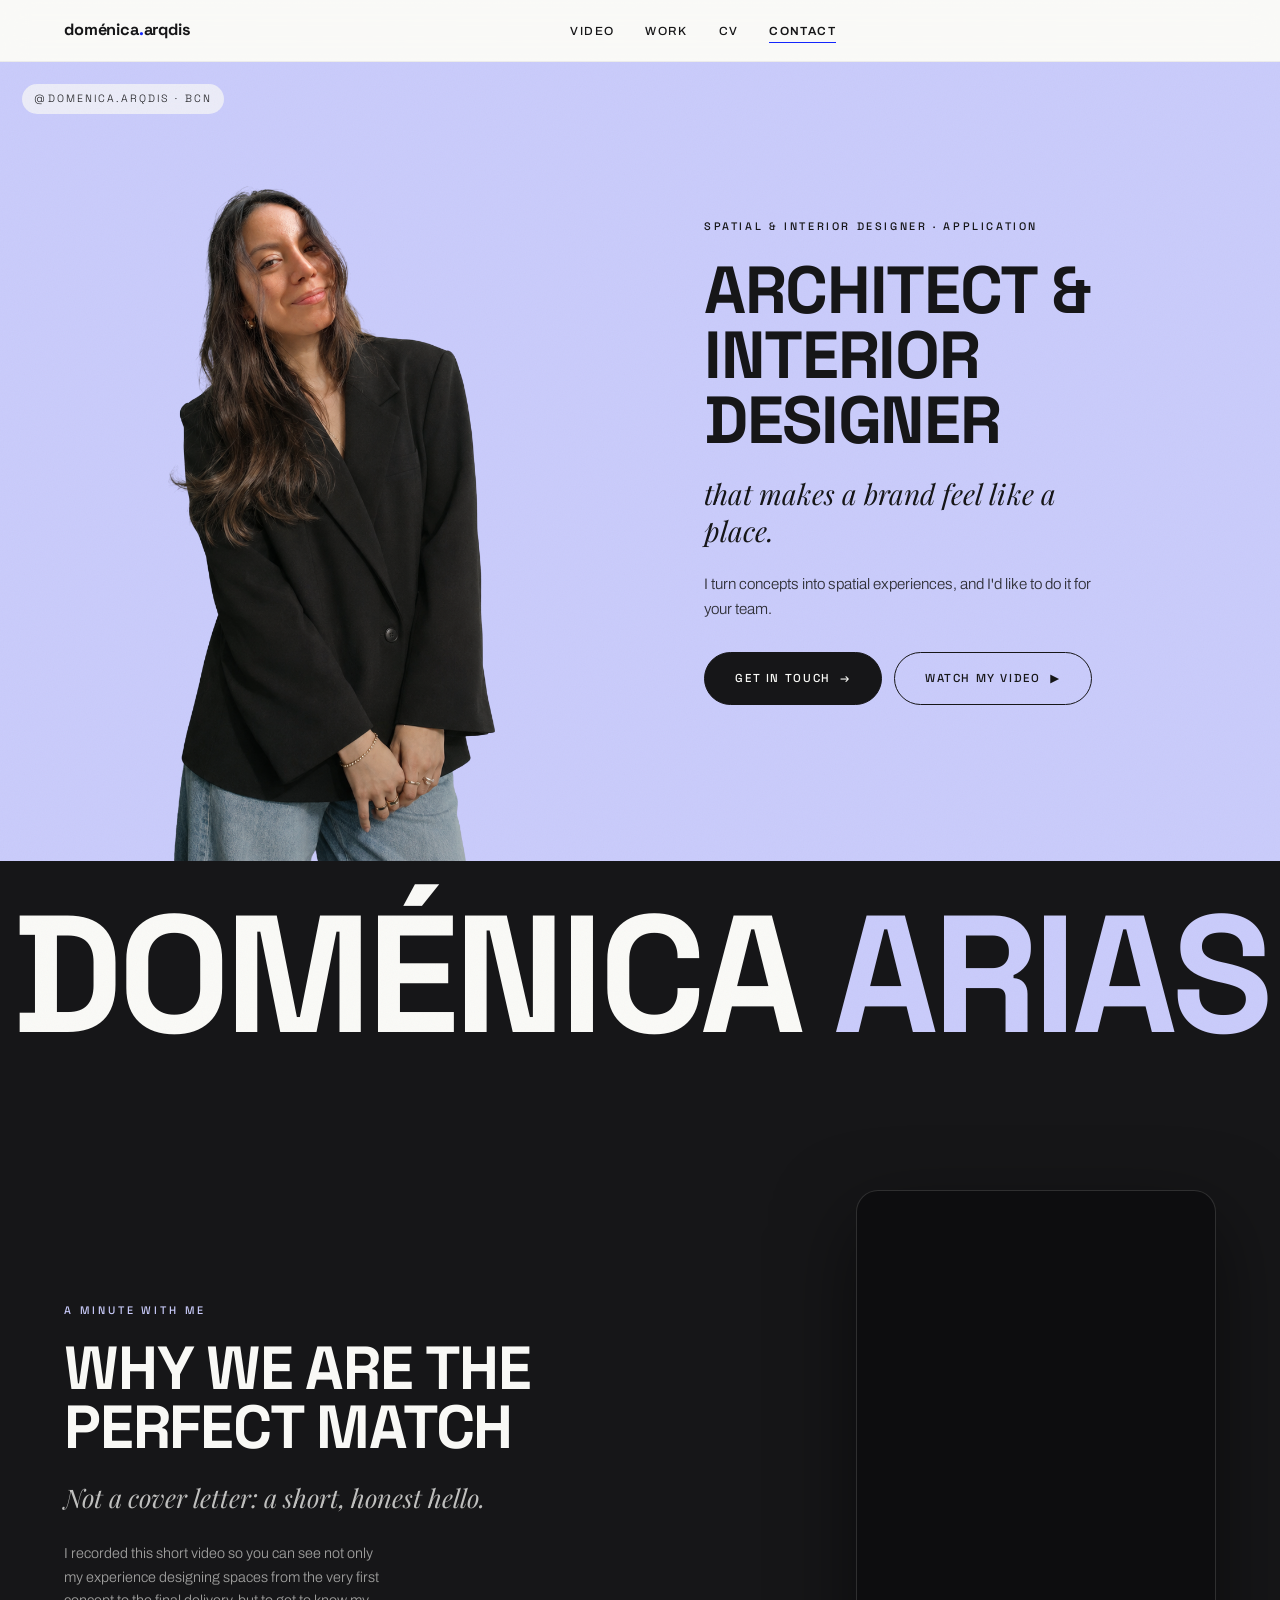
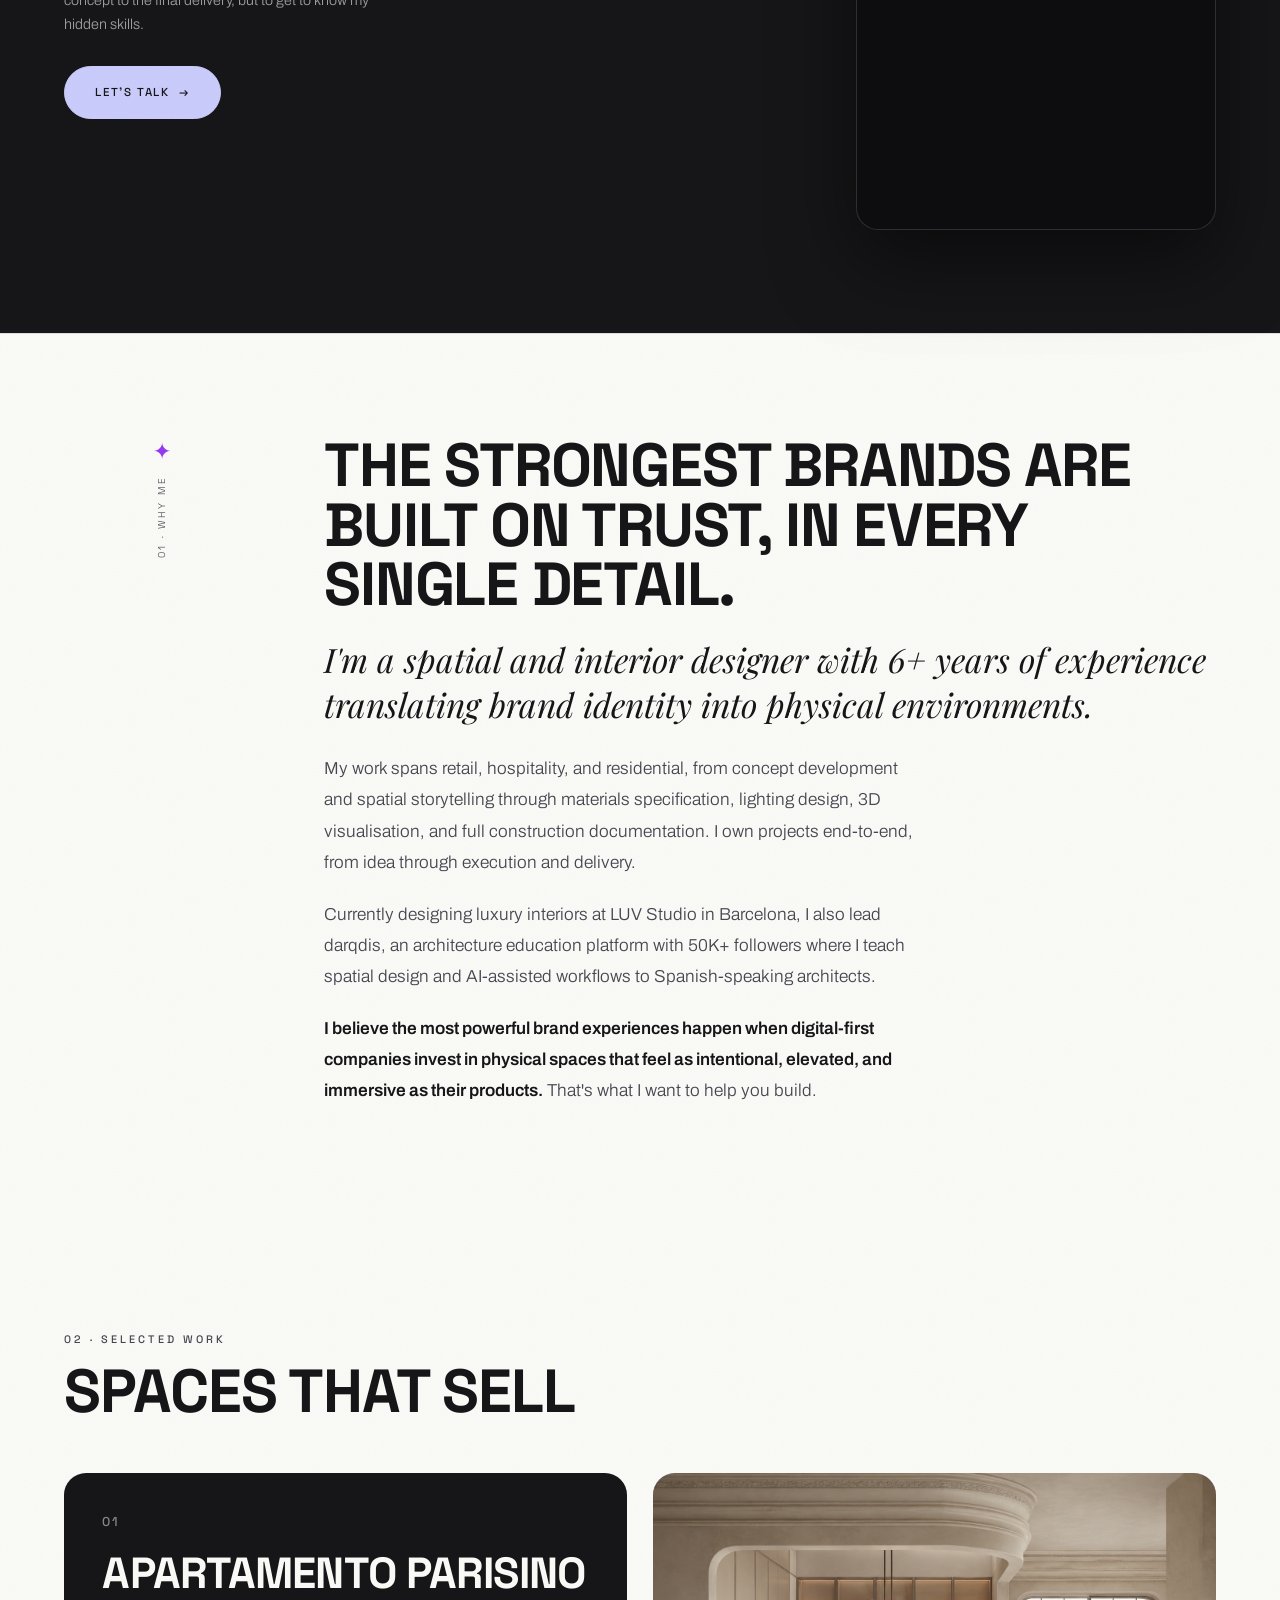
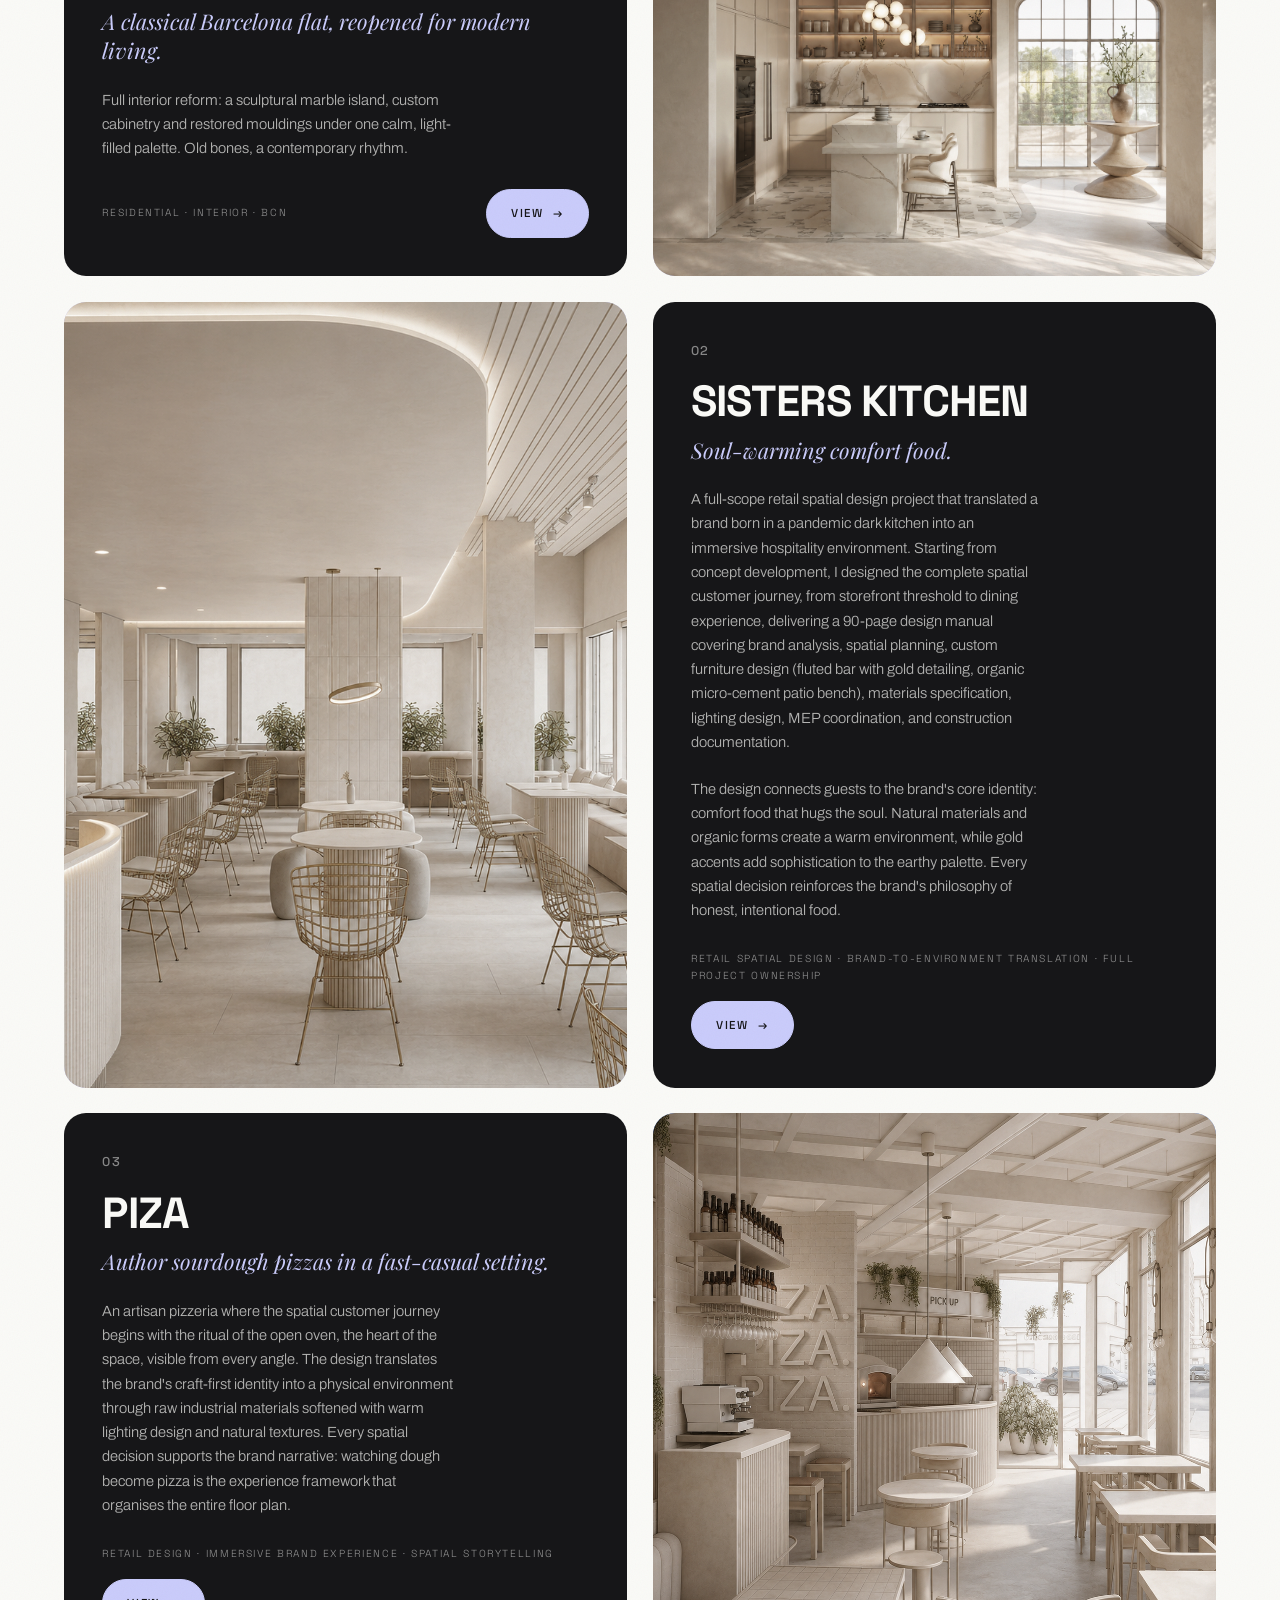
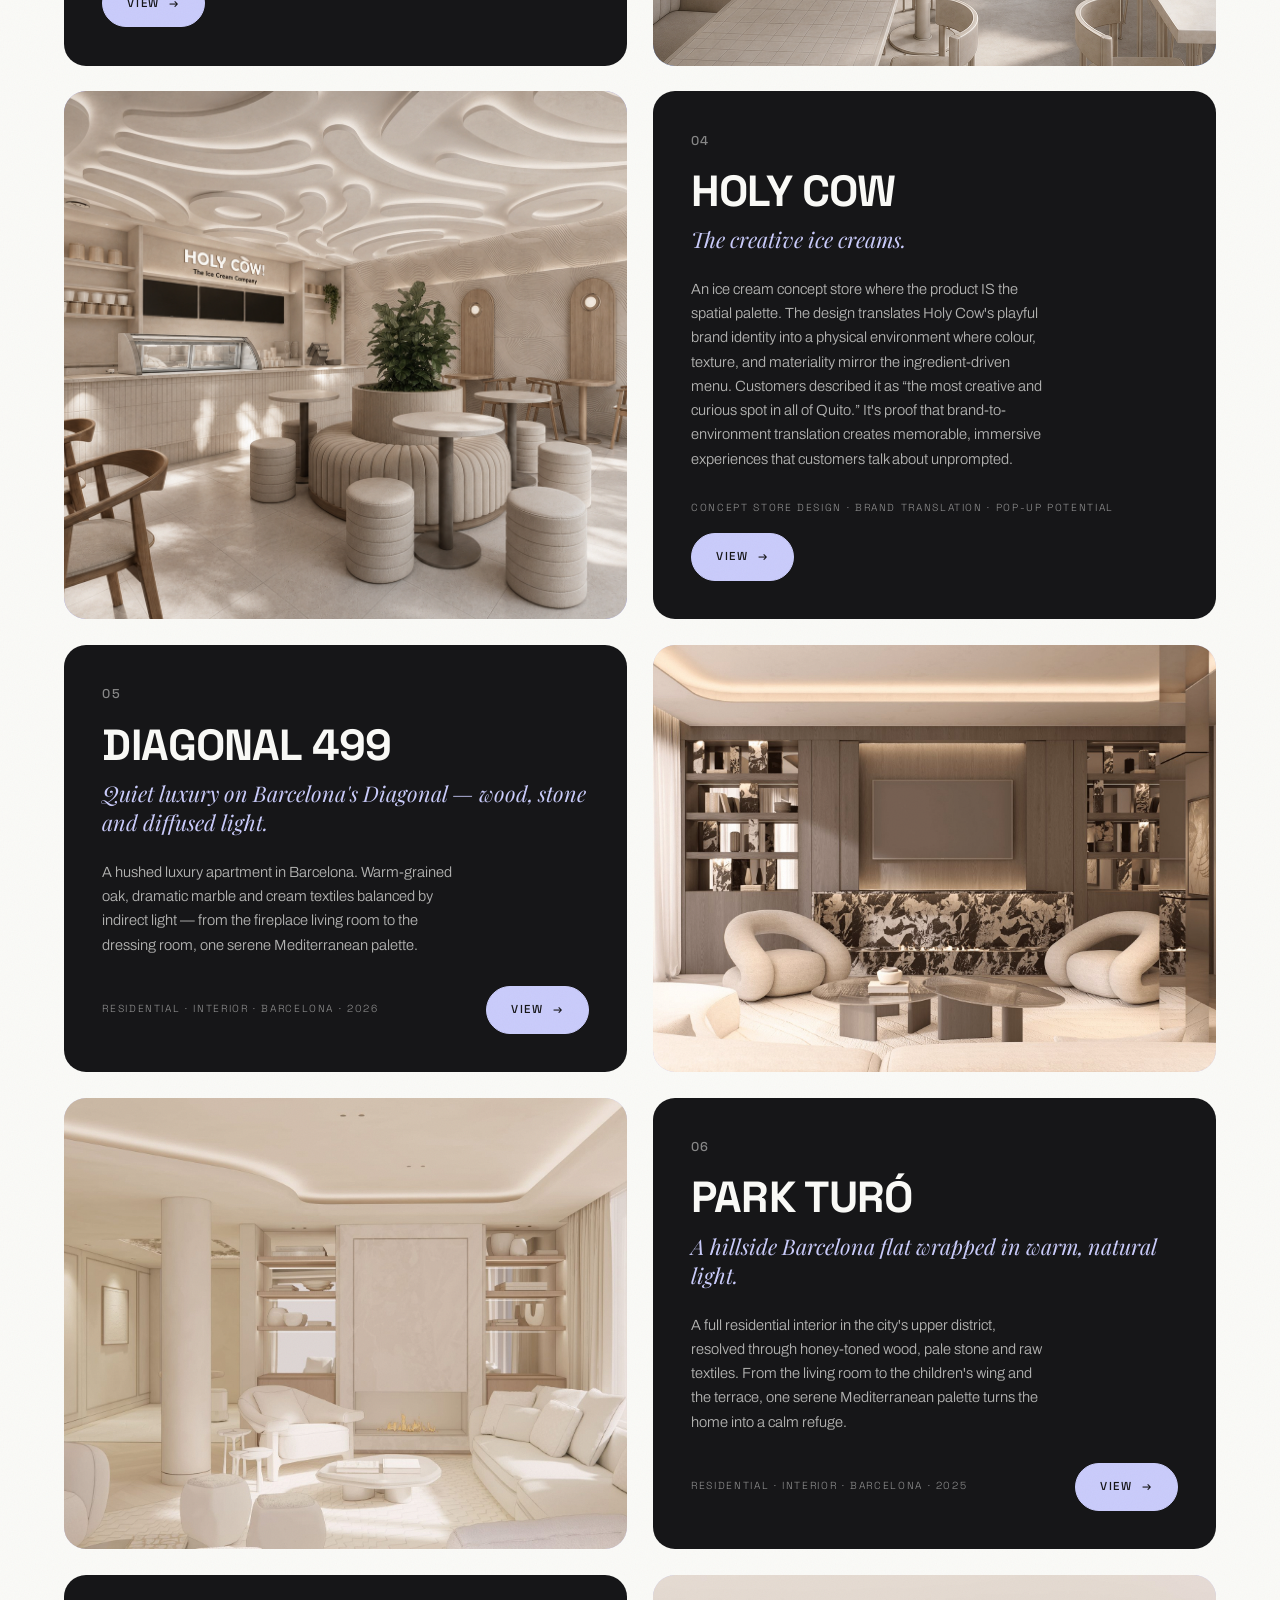
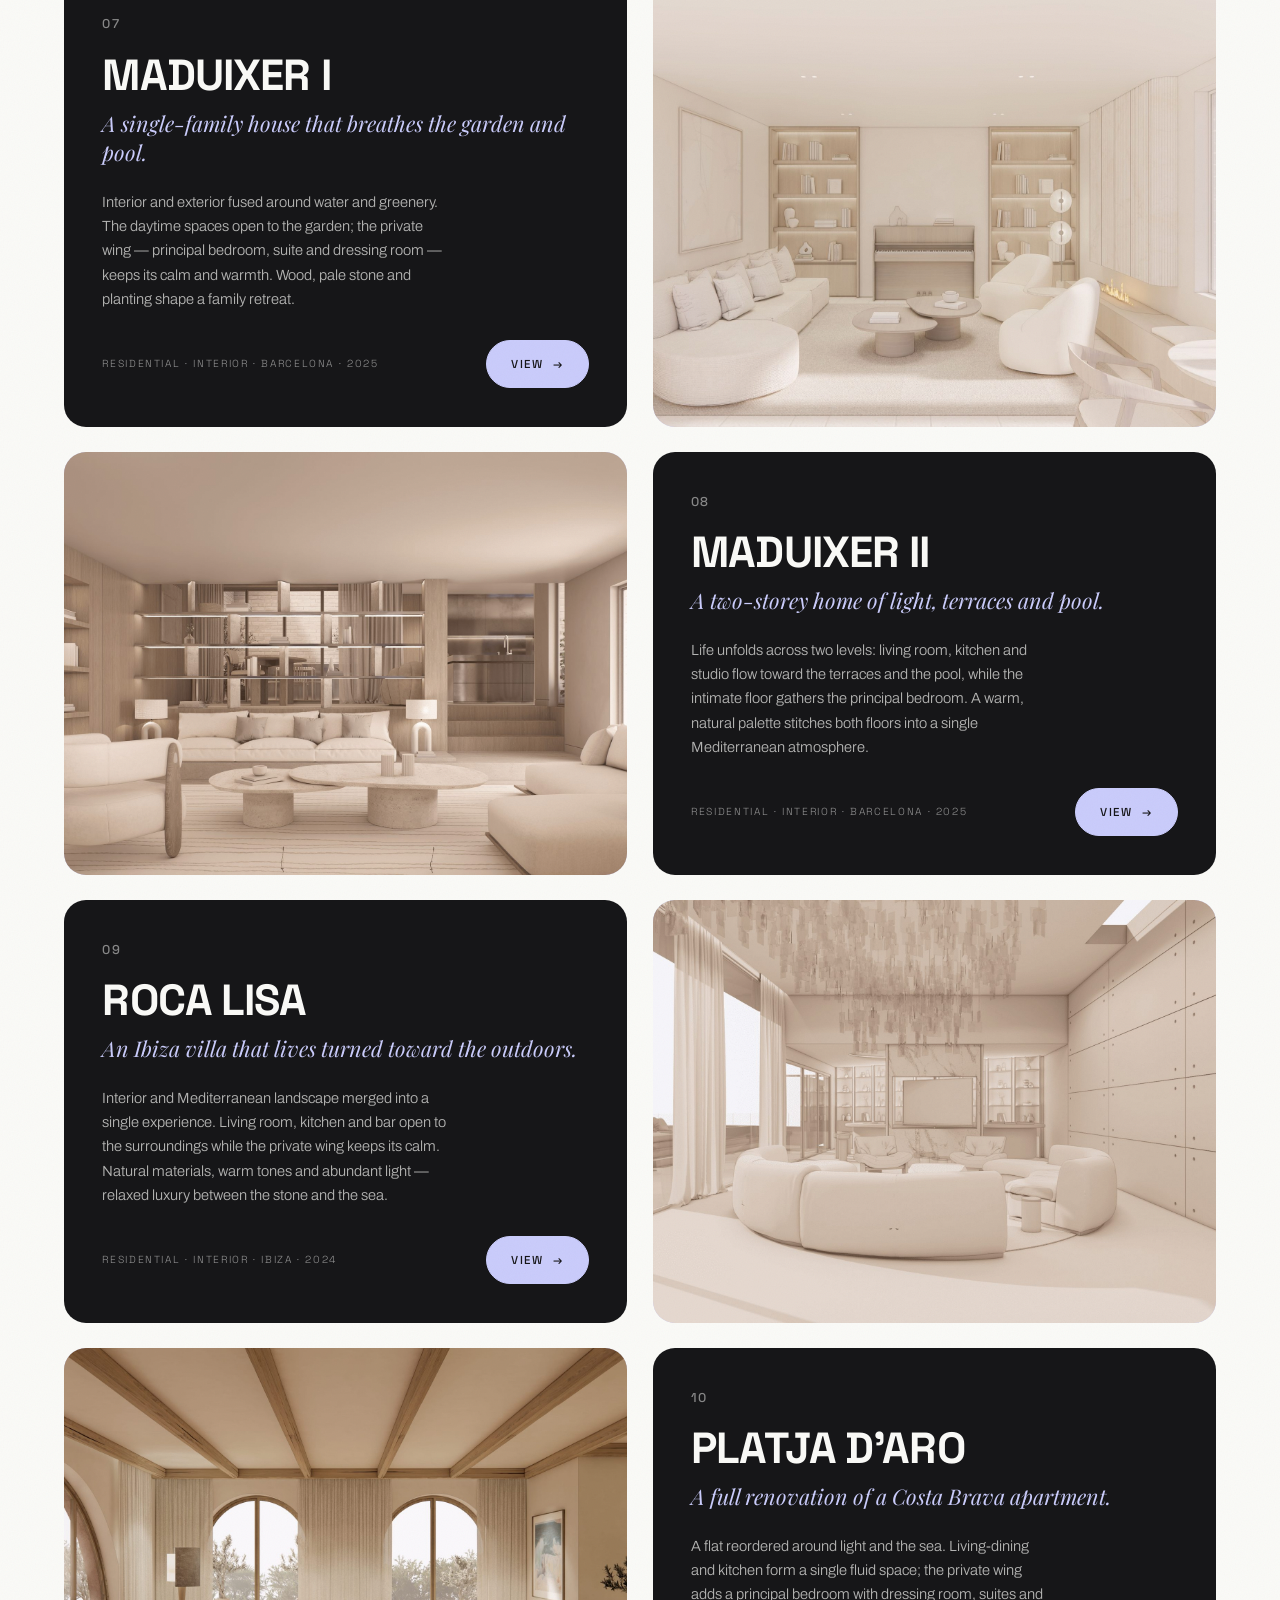
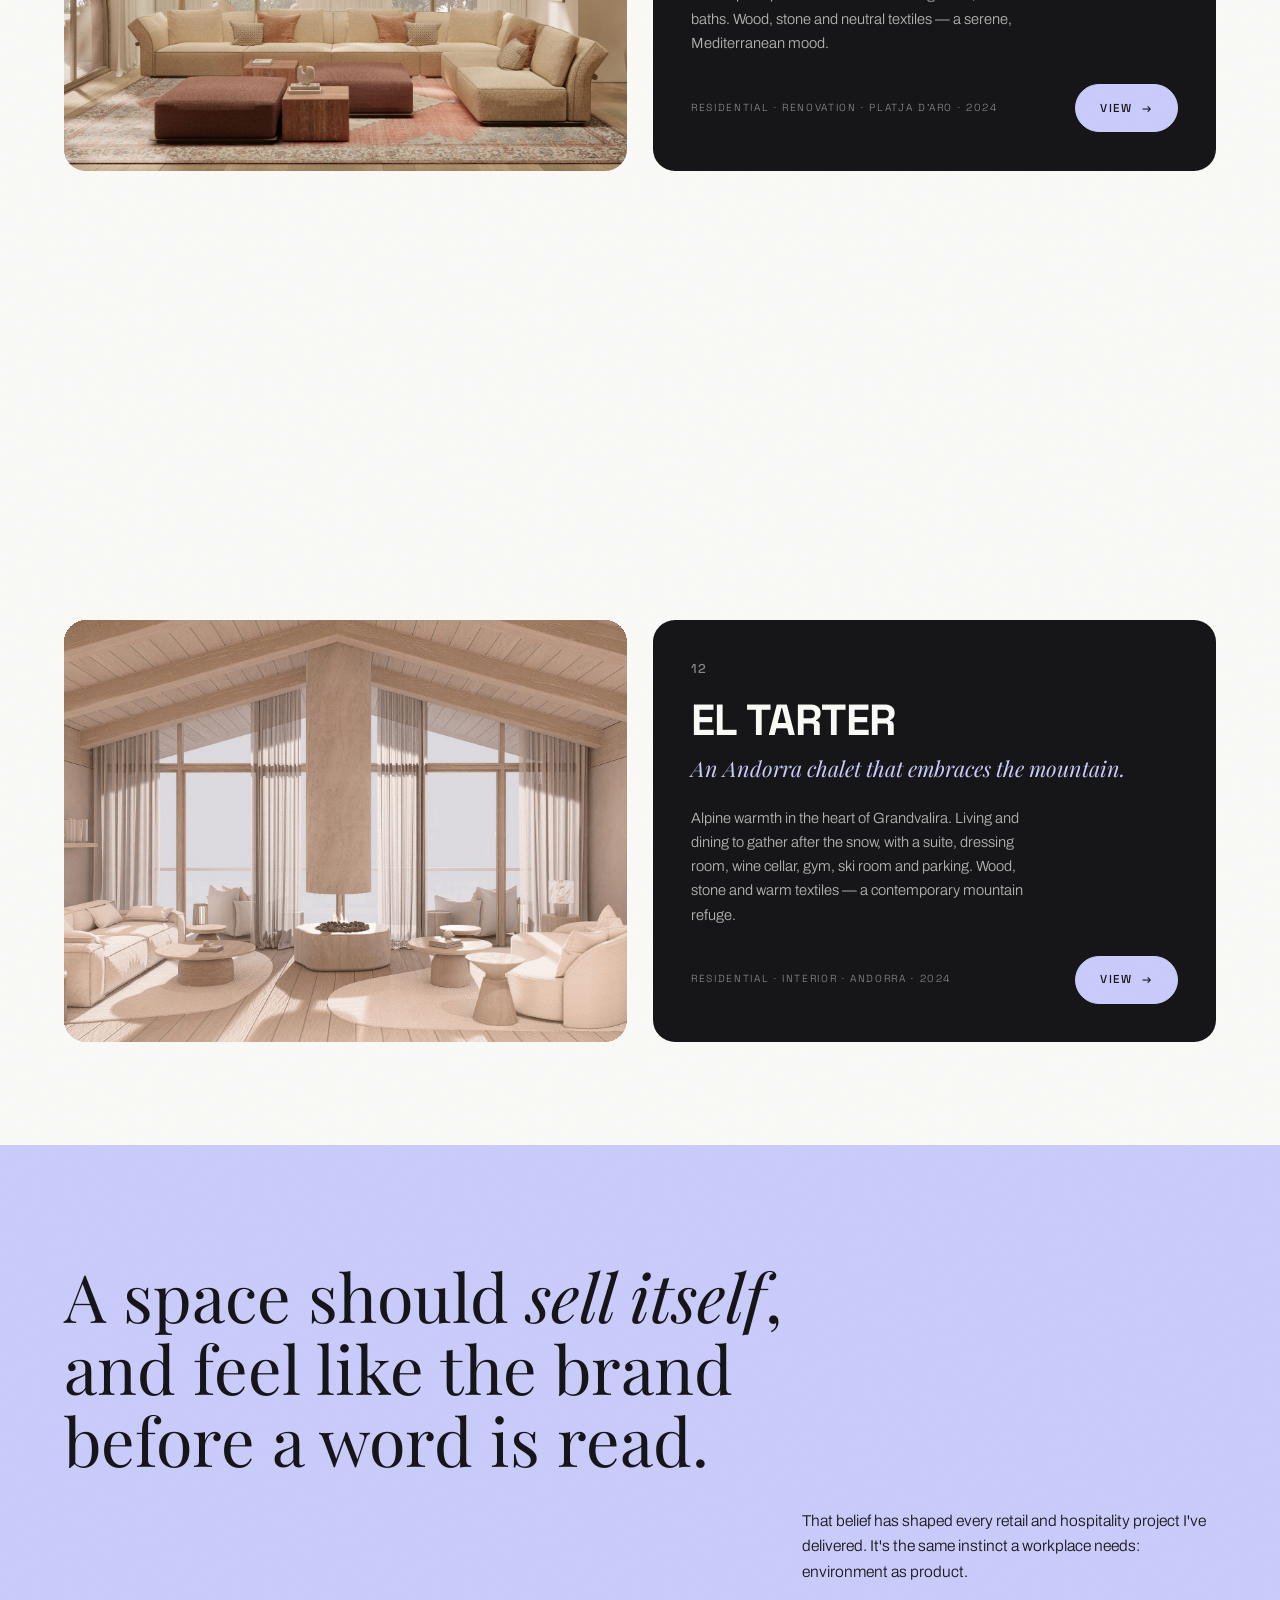
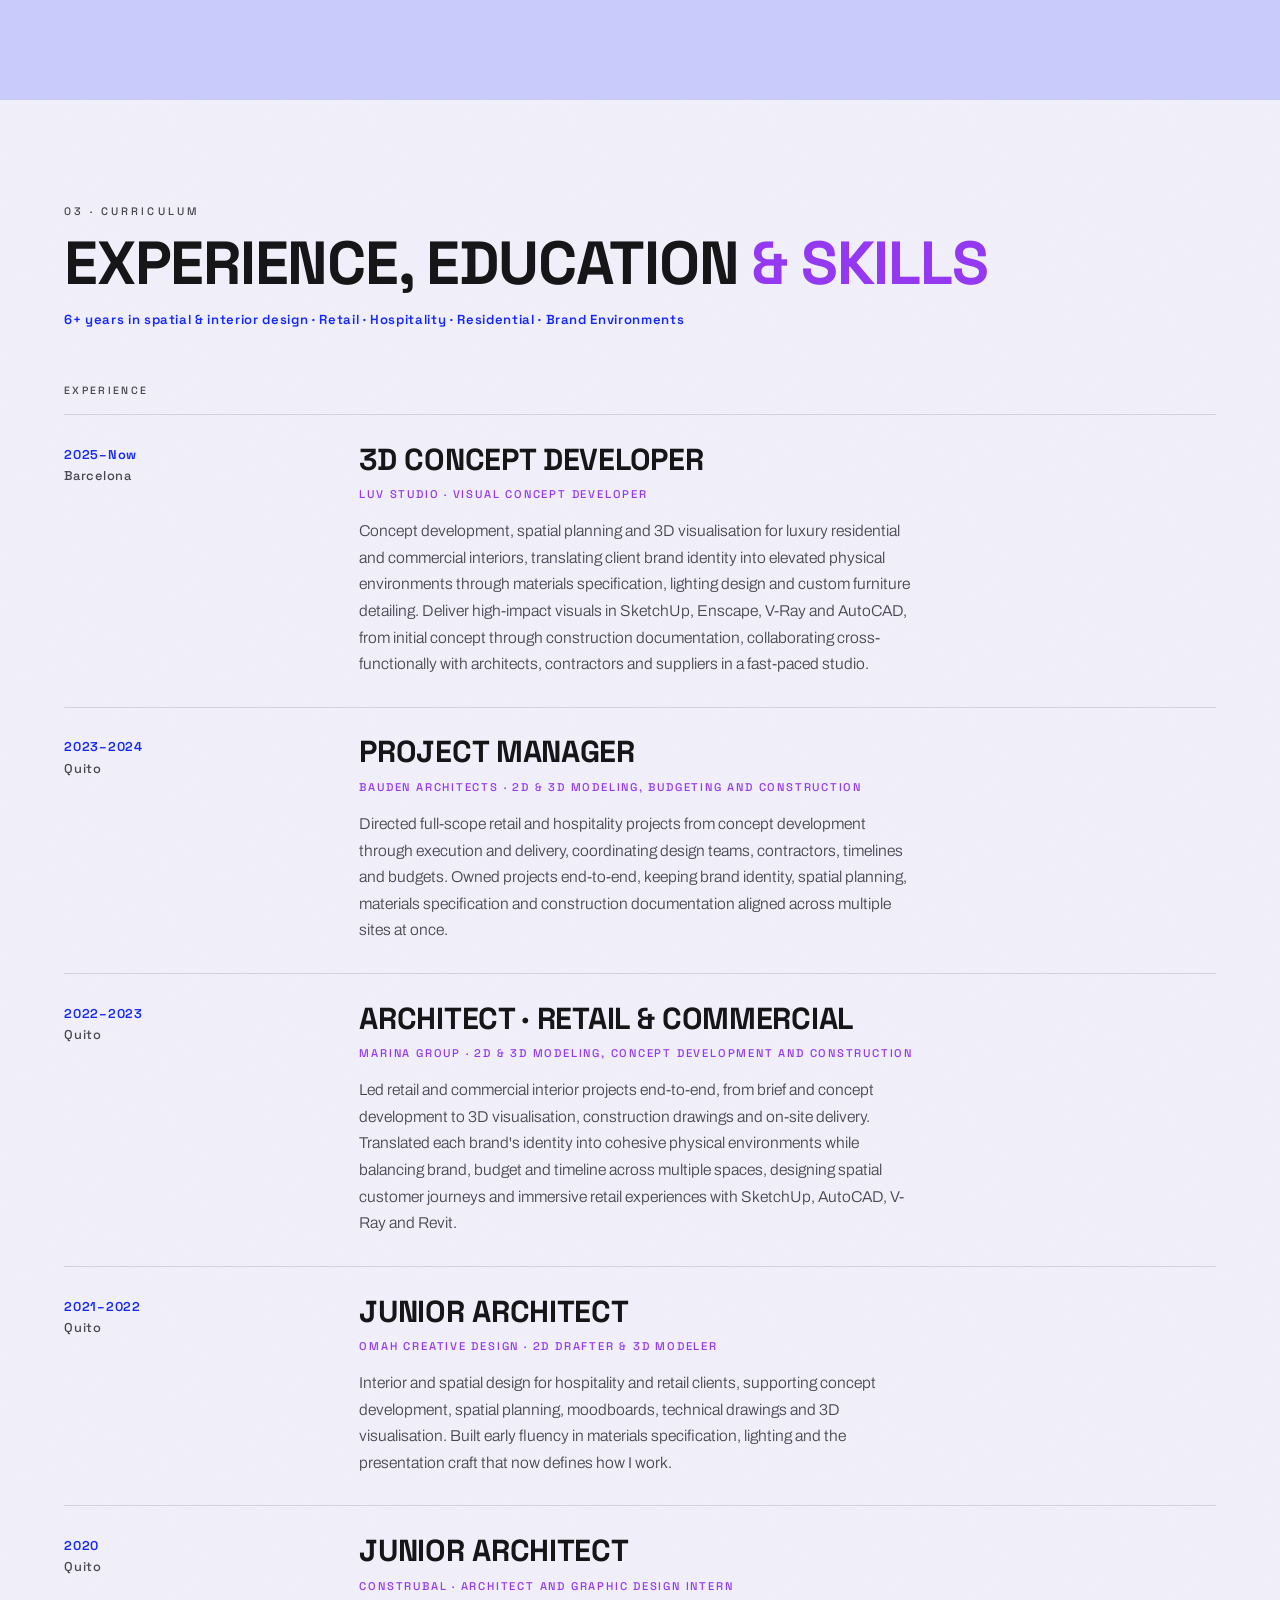
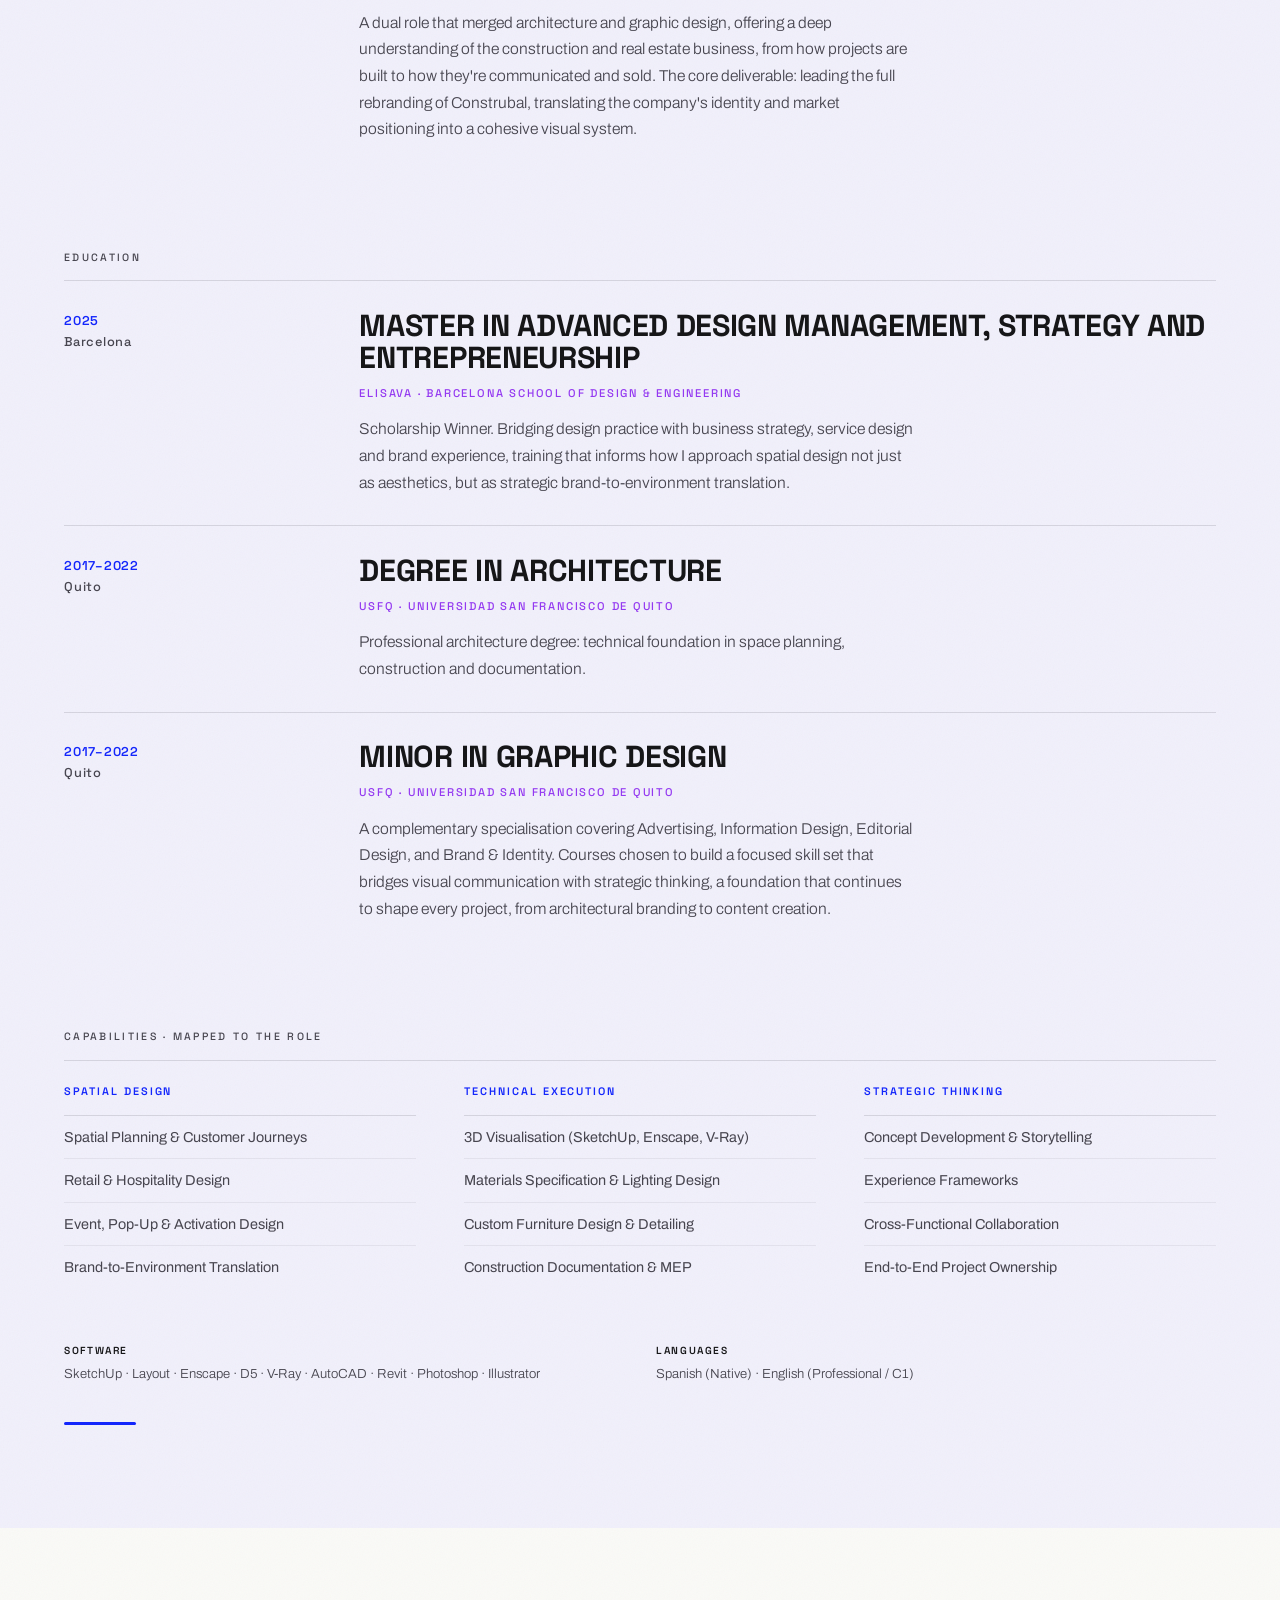
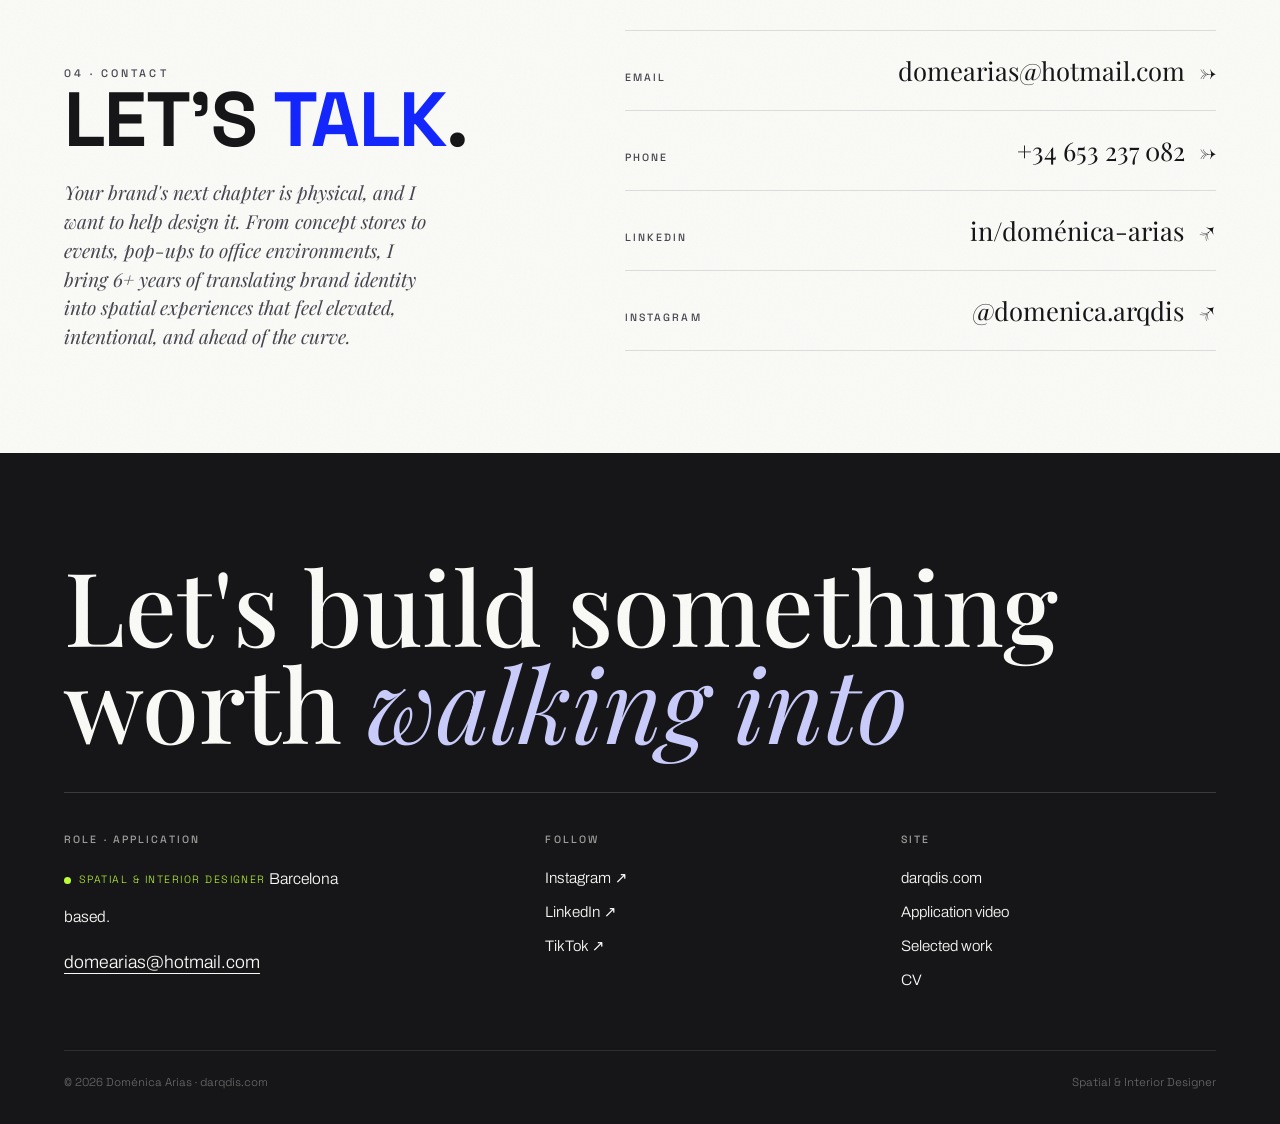
==== application/index.html @ 5d63f856 "application: añade Diagonal 499 al Selected Work Diagonal 499 es un proyecto distinto de Apartamento" ====
<!DOCTYPE html>
<html lang="en">
<head>
<!-- Google tag (gtag.js) -->
<script async src="https://www.googletagmanager.com/gtag/js?id=G-GLL4M44JNR"></script>
<script>
  window.dataLayer = window.dataLayer || [];
  function gtag(){dataLayer.push(arguments);}
  gtag('js', new Date());

  gtag('config', 'G-GLL4M44JNR');
</script>
<meta charset="UTF-8">
<meta name="viewport" content="width=device-width, initial-scale=1.0">
<title>Doménica Arias · Spatial &amp; Interior Designer | Portfolio</title>
<meta name="description" content="Spatial and interior designer with 6+ years translating brand identity into physical environments. Retail, hospitality, event, and immersive experience design.">
<meta property="og:title" content="Doménica Arias · Spatial & Interior Designer | Portfolio">
<meta property="og:description" content="Spatial and interior designer with 6+ years translating brand identity into physical environments. Retail, hospitality, event and immersive experience design.">
<meta property="og:type" content="website">
<meta name="robots" content="noindex">
<link rel="preconnect" href="https://fonts.googleapis.com">
<link rel="preconnect" href="https://fonts.gstatic.com" crossorigin>
<style>
/* ============================================================
   DOMÉNICA ARIAS · APPLICATION EDITION
   darqdis essence  ×  bold brand system
   ------------------------------------------------------------
   · Cream editorial base + Playfair Display  → darqdis
   · Lilac / deep blue / black palette + Space Grotesk
     display type → modern brand-forward layout
   · Pill buttons, rounded black cards, oversized wordmarks
     → inspired by the reference layouts
   A generic application page: swap the copy per company.
   Built on the same tokens & mechanics as index.html
   (grain, reveal, sticky nav, mobile menu).
   ============================================================ */

@import url('https://fonts.googleapis.com/css2?family=Archivo:ital,wght@0,300;0,400;0,500;0,600;0,700;1,400;1,500&family=Playfair+Display:ital,wght@0,400;0,500;0,600;0,700;0,800;0,900;1,400;1,500;1,600;1,700&family=Space+Grotesk:wght@400;500;600;700&display=swap');

:root {
  /* darqdis neutral base (kept) */
  --cream:     #FAFAF7;
  --cream-2:   #F1F0FB;   /* faint lilac-tinted alt band */
  --paper:     #FFFFFF;   /* White */
  --ink:       #161618;   /* Background Black */
  --ink-2:     #000000;   /* Black */
  --ink-soft:  #47454F;   /* cool grey for secondary text */

  /* brand palette */
  --lilac:      #CACCFB;  /* Light Purple: signature block */
  --lilac-soft: #E7E8FD;  /* lighter tint */
  --purple:     #A7AAF8;  /* Mid Purple */
  --purple-deep:#9539F2;  /* Accent Purple */
  --blue:       #1326FD;  /* Deep Blue: primary accent */
  --blue-mid:   #6FA0FF;  /* Mid Blue */
  --lime:       #BFFF37;  /* Lime: tiny pop */

  --line:    rgba(22, 22, 24, 0.12);
  --line-2:  rgba(22, 22, 24, 0.06);

  --serif:   'Playfair Display', Georgia, 'Times New Roman', serif;
  --display: 'Space Grotesk', 'Archivo', system-ui, sans-serif;
  --sans:    'Archivo', system-ui, -apple-system, sans-serif;

  --sheet-w: 1340px;
  --inset: clamp(22px, 5vw, 80px);
  --bandY: clamp(4rem, 8vw, 7.5rem);
  --ease: cubic-bezier(0.22, 1, 0.36, 1);
  --radius: 22px;
}

* { margin: 0; padding: 0; box-sizing: border-box; }
html { scroll-behavior: smooth; -webkit-text-size-adjust: 100%; }

body {
  font-family: var(--sans);
  background: var(--cream);
  color: var(--ink);
  font-weight: 300;
  line-height: 1.65;
  -webkit-font-smoothing: antialiased;
}

.sheet { width: 100%; background: var(--cream); position: relative; }

.grain {
  position: absolute; inset: 0; z-index: 60;
  pointer-events: none; opacity: 0.04; mix-blend-mode: multiply;
  background-image: url("data:image/svg+xml,%3Csvg xmlns='http://www.w3.org/2000/svg' width='200' height='200'%3E%3Cfilter id='n'%3E%3CfeTurbulence type='fractalNoise' baseFrequency='0.82' numOctaves='3' stitchTiles='stitch'/%3E%3C/filter%3E%3Crect width='100%25' height='100%25' filter='url(%23n)'/%3E%3C/svg%3E");
}

/* ============================================================
   TYPE PRIMITIVES
   ============================================================ */
.serif { font-family: var(--serif); font-weight: 500; line-height: 1.02; }
.serif-it { font-family: var(--serif); font-style: italic; font-weight: 400; }
.display { font-family: var(--display); font-weight: 700; letter-spacing: -0.02em; line-height: 0.95; }

.kicker {
  font-family: var(--display); font-weight: 500;
  font-size: 0.68rem; letter-spacing: 0.28em; text-transform: uppercase;
  color: var(--ink-soft);
}
.num { font-family: var(--display); font-weight: 500; font-size: 0.72rem; letter-spacing: 0.12em; color: var(--ink-soft); }
.lang-sub {
  display: block; font-family: var(--sans); font-weight: 300; font-style: normal;
  letter-spacing: 0.02em; color: var(--ink-soft); opacity: 0.75;
}

.inner { padding-inline: var(--inset); }
.band-head {
  display: flex; align-items: baseline; justify-content: space-between;
  gap: 1.5rem; margin-bottom: clamp(2rem, 4vw, 3.2rem);
}
.band-head .num { white-space: nowrap; }

/* ============================================================
   NAV
   ============================================================ */
.nav {
  position: sticky; top: 0; z-index: 70;
  display: flex; align-items: center; justify-content: space-between;
  padding: 1.05rem var(--inset);
  background: rgba(250, 250, 247, 0.86);
  backdrop-filter: blur(12px); -webkit-backdrop-filter: blur(12px);
  border-bottom: 1px solid var(--line-2);
}
.nav__brand {
  font-family: var(--display); font-weight: 700; font-size: 1.02rem;
  letter-spacing: -0.01em; text-decoration: none; color: var(--ink);
}
.nav__brand .dot { color: var(--blue); }
.nav__links { display: flex; gap: clamp(1.1rem, 2.4vw, 2.4rem); list-style: none; align-items: center; }
.nav__links a {
  font-family: var(--sans); font-size: 0.74rem; font-weight: 500;
  letter-spacing: 0.12em; text-transform: uppercase; text-decoration: none;
  color: var(--ink); position: relative; padding: 0.3rem 0;
}
.nav__links a::after {
  content: ''; position: absolute; left: 0; bottom: -1px;
  width: 0; height: 1px; background: var(--blue); transition: width 0.4s var(--ease);
}
.nav__links a:hover::after, .nav__links a.active::after { width: 100%; }
.nav__links a.active { font-weight: 600; }

.nav__toggle { display: none; background: none; border: none; cursor: pointer; padding: 0.5rem; flex-direction: column; gap: 5px; }
.nav__toggle span { display: block; width: 25px; height: 1.5px; background: var(--ink); transition: transform 0.4s var(--ease), opacity 0.3s; }
.nav.open .nav__toggle span:nth-child(1) { transform: translateY(6.5px) rotate(45deg); }
.nav.open .nav__toggle span:nth-child(2) { opacity: 0; }
.nav.open .nav__toggle span:nth-child(3) { transform: translateY(-6.5px) rotate(-45deg); }

.nav__right { display: flex; align-items: center; gap: 0.9rem; }
/* accent chip: deep blue, discreet */
.nav__note {
  font-family: var(--display); font-weight: 500; font-size: 0.58rem;
  letter-spacing: 0.2em; text-transform: uppercase;
  color: var(--blue); border: 1px solid rgba(19,38,253,0.4);
  border-radius: 100px; padding: 0.5rem 0.9rem; white-space: nowrap;
}
@media (max-width: 520px) { .nav__note { display: none; } }

/* ============================================================
   BUTTONS · pills
   ============================================================ */
.btn {
  display: inline-flex; align-items: center; gap: 0.6rem;
  font-family: var(--display); font-weight: 500; font-size: 0.72rem;
  letter-spacing: 0.14em; text-transform: uppercase; text-decoration: none;
  color: var(--ink); background: transparent;
  padding: 1rem 1.9rem; border: 1.5px solid var(--ink); border-radius: 100px;
  cursor: pointer; transition: background 0.4s var(--ease), color 0.4s var(--ease), border-color 0.4s var(--ease);
}
.btn .arrow { transition: transform 0.4s var(--ease); }
.btn:hover .arrow { transform: translateX(4px); }
.btn--solid { background: var(--ink); color: var(--cream); border-color: var(--ink); }
.btn--solid:hover { background: transparent; color: var(--ink); }
.btn--outline:hover { background: var(--ink); color: var(--cream); }
.btn--lilac { background: var(--lilac); color: var(--ink); border-color: var(--lilac); }
.btn--lilac:hover { background: transparent; color: var(--ink); border-color: var(--ink); }
/* on dark backgrounds */
.btn--light { color: var(--cream); border-color: rgba(250,250,247,0.55); }
.btn--light:hover { background: var(--cream); color: var(--ink); border-color: var(--cream); }
.btn--lilac-solid { background: var(--lilac); color: var(--ink); border-color: var(--lilac); }
.btn--lilac-solid:hover { background: transparent; color: var(--cream); border-color: rgba(250,250,247,0.55); }

/* ============================================================
   HERO · split (image left · lilac panel right)
   ============================================================ */
.hero { position: relative; }
.heroGrid { display: grid; grid-template-columns: 1fr 1fr; min-height: clamp(560px, 82vh, 860px); }
.heroGrid__media { position: relative; background: var(--lilac); overflow: hidden; }
.heroGrid__media img { width: 100%; height: 100%; object-fit: cover; object-position: top center; display: block; }
.heroGrid__media .heroGrid__handle {
  position: absolute; top: 1.4rem; left: 1.4rem; z-index: 3;
  font-family: var(--display); font-size: 0.66rem; letter-spacing: 0.2em;
  text-transform: uppercase; color: var(--ink); background: rgba(250,250,247,0.7);
  padding: 0.4rem 0.75rem; border-radius: 100px; backdrop-filter: blur(6px);
}
.heroGrid__panel {
  background: var(--lilac); padding: clamp(2rem, 4vw, 3.6rem) var(--inset);
  display: flex; flex-direction: column; justify-content: center; gap: 1.4rem;
}
.heroGrid__eyebrow { font-family: var(--display); font-weight: 500; font-size: 0.68rem; letter-spacing: 0.24em; text-transform: uppercase; color: var(--ink); }
.heroGrid__title {
  font-family: var(--display); font-weight: 700;
  font-size: clamp(2.4rem, 5.2vw, 4.6rem); line-height: 0.98;
  letter-spacing: -0.02em; text-transform: uppercase; color: var(--ink);
}
.heroGrid__lead {
  font-family: var(--serif); font-style: italic; font-weight: 400;
  font-size: clamp(1.3rem, 2.2vw, 1.9rem); line-height: 1.3; color: var(--ink);
  max-width: 24ch;
}
.heroGrid__body { font-size: 0.95rem; color: var(--ink); max-width: 46ch; line-height: 1.7; opacity: 0.86; }
.heroGrid__cta { display: flex; gap: 0.7rem; flex-wrap: wrap; margin-top: 0.4rem; }

/* ============================================================
   OVERSIZED WORDMARK BAND
   ============================================================ */
.wordband { background: var(--ink); overflow: hidden; padding: clamp(1.4rem, 3vw, 2.4rem) 0; }
.wordband span {
  display: block; font-family: var(--display); font-weight: 700;
  font-size: clamp(3rem, 13vw, 11rem); line-height: 0.9; letter-spacing: -0.03em;
  text-transform: uppercase; color: var(--cream); white-space: nowrap;
  text-align: center;
}
.wordband span em { font-style: normal; color: var(--lilac); }

/* ============================================================
   VIDEO · vertical (9:16) feature
   ============================================================ */
.video { background: var(--ink); color: var(--cream); padding: var(--bandY) var(--inset); }
.video__grid { display: grid; grid-template-columns: 1fr 0.75fr; gap: clamp(2rem, 5vw, 5rem); align-items: center; }
.video__eyebrow { font-family: var(--display); font-weight: 500; font-size: 0.68rem; letter-spacing: 0.26em; text-transform: uppercase; color: var(--lilac); margin-bottom: 1.2rem; }
.video__title { font-family: var(--display); font-weight: 700; font-size: clamp(2.2rem, 5vw, 3.8rem); line-height: 0.98; letter-spacing: -0.02em; text-transform: uppercase; }
.video__lead { font-family: var(--serif); font-style: italic; font-size: clamp(1.15rem, 2vw, 1.6rem); color: rgba(250,250,247,0.75); margin: 1.4rem 0 1.6rem; max-width: 34ch; line-height: 1.4; }
.video__note { font-size: 0.9rem; color: rgba(250,250,247,0.6); max-width: 40ch; margin-bottom: 1.8rem; }
.video__frame {
  position: relative; width: 100%; max-width: 360px; aspect-ratio: 9 / 16;
  margin-left: auto; border-radius: var(--radius); overflow: hidden;
  background: #0d0d0f; border: 1px solid rgba(250,250,247,0.14);
  box-shadow: 0 30px 80px rgba(0,0,0,0.5);
}
.video__frame video, .video__frame iframe { width: 100%; height: 100%; object-fit: cover; display: block; border: 0; }
.video__frame .video__ph {
  position: absolute; inset: 0; display: flex; flex-direction: column;
  align-items: center; justify-content: center; gap: 0.8rem; text-align: center;
  color: rgba(250,250,247,0.5); font-family: var(--display); font-size: 0.7rem;
  letter-spacing: 0.18em; text-transform: uppercase; padding: 1.5rem;
}
.video__frame .video__ph b { color: var(--lilac); font-size: 1rem; }

/* ============================================================
   PITCH · statement band
   ============================================================ */
.pitch { padding: var(--bandY) var(--inset); border-top: 1px solid var(--line); }
.pitch__grid { display: grid; grid-template-columns: 0.22fr 1fr; gap: clamp(2rem, 5vw, 5rem); align-items: start; }
.pitch__note { display: flex; flex-direction: column; gap: 0.8rem; align-items: center; padding-top: 0.3rem; position: sticky; top: 6rem; }
.pitch__marker { font-size: 1.4rem; color: var(--purple-deep); line-height: 1; }
.pitch__label { font-family: var(--display); font-size: 0.62rem; letter-spacing: 0.22em; text-transform: uppercase; color: var(--ink-soft); writing-mode: vertical-rl; transform: rotate(180deg); }
.pitch__headline { font-family: var(--display); font-weight: 700; font-size: clamp(2.2rem, 5vw, 3.8rem); line-height: 0.98; letter-spacing: -0.02em; text-transform: uppercase; color: var(--ink); margin-bottom: 1.4rem; }
.pitch__body .lead { font-family: var(--serif); font-style: italic; font-size: clamp(1.5rem, 3vw, 2.1rem); color: var(--ink); line-height: 1.35; margin-bottom: 1.6rem; }
.pitch__body p { font-size: 1.08rem; max-width: 60ch; margin-bottom: 1.3rem; line-height: 1.8; color: var(--ink-soft); }
.pitch__body p b { color: var(--ink); font-weight: 600; }

/* ============================================================
   SELECTED WORK · alternating cards
   ============================================================ */
.work { padding: 0 var(--inset) var(--bandY); }
.work .band-head { padding-top: var(--bandY); }
.work__intro { color: var(--ink-soft); font-size: 0.9rem; max-width: 30ch; }
.work__list { display: flex; flex-direction: column; gap: clamp(1rem, 2vw, 1.6rem); }
.work-row { display: grid; grid-template-columns: 1fr 1fr; gap: clamp(1rem, 2vw, 1.6rem); }
.work-row:nth-child(even) .work-card { order: 2; }
.work-card {
  background: var(--ink); color: var(--cream); border-radius: var(--radius);
  padding: clamp(1.8rem, 3vw, 2.8rem); display: flex; flex-direction: column;
  min-height: clamp(280px, 28vw, 380px);
}
.work-card__num { font-family: var(--display); font-weight: 500; font-size: 0.8rem; letter-spacing: 0.1em; color: rgba(250,250,247,0.5); }
.work-card__name { font-family: var(--display); font-weight: 700; font-size: clamp(1.7rem, 3.4vw, 2.8rem); line-height: 0.98; letter-spacing: -0.02em; text-transform: uppercase; margin-top: 1.2rem; }
.work-card__lead { font-family: var(--serif); font-style: italic; font-size: clamp(1.05rem, 1.8vw, 1.35rem); color: var(--lilac); margin-top: 0.8rem; line-height: 1.35; }
.work-card__desc { font-size: 0.92rem; color: rgba(250,250,247,0.7); line-height: 1.65; margin-top: 1.4rem; max-width: 44ch; }
.work-card__foot { margin-top: auto; padding-top: 1.8rem; display: flex; align-items: center; justify-content: space-between; gap: 1rem; flex-wrap: wrap; }
.work-card__tags { font-family: var(--display); font-size: 0.64rem; letter-spacing: 0.16em; text-transform: uppercase; color: rgba(250,250,247,0.55); }
.work-card .btn { padding: 0.85rem 1.5rem; }
.work-media { position: relative; border-radius: var(--radius); overflow: hidden; min-height: clamp(280px, 28vw, 380px); }
.work-media .ph { transition: transform 1.1s var(--ease); height: 100%; }
.work-media img { position: absolute; inset: 0; width: 100%; height: 100%; object-fit: cover; z-index: 2; transition: transform 1.1s var(--ease); }
.work-row:hover .work-media .ph,
.work-row:hover .work-media img { transform: scale(1.04); }

/* image placeholders */
.ph {
  position: relative; width: 100%; height: 100%; min-height: 100%;
  background-color: var(--lilac);
  background-image: repeating-linear-gradient(135deg, rgba(22,22,24,0.05) 0, rgba(22,22,24,0.05) 1px, transparent 1px, transparent 12px);
  display: flex; align-items: center; justify-content: center; overflow: hidden;
}
.ph--purple { background-color: var(--purple); }
.ph--blue   { background-color: var(--blue-mid); }
.ph--dark   { background-color: var(--ink); }
.ph--dark .ph__tag { color: rgba(250,250,247,0.7); border-color: rgba(250,250,247,0.28); background: rgba(250,250,247,0.06); }
.ph__tag {
  font-family: ui-monospace, 'SFMono-Regular', 'Menlo', monospace;
  font-size: 0.6rem; letter-spacing: 0.04em; text-transform: uppercase; color: var(--ink);
  border: 1px dashed rgba(22,22,24,0.3); background: rgba(250,250,247,0.4); padding: 0.35rem 0.65rem;
}

/* ============================================================
   MANIFESTO · lilac block
   ============================================================ */
.manifesto { background: var(--lilac); color: var(--ink); padding: clamp(4rem, 9vw, 8rem) var(--inset); }
.manifesto__inner { display: grid; grid-template-columns: 1fr; gap: 2rem; }
.manifesto__quote { font-family: var(--serif); font-weight: 400; font-size: clamp(2rem, 5.2vw, 4.2rem); line-height: 1.08; max-width: 20ch; text-wrap: balance; }
.manifesto__quote em { font-style: italic; }
.manifesto__sub { font-family: var(--sans); font-weight: 300; font-size: 0.98rem; max-width: 46ch; color: var(--ink); opacity: 0.8; justify-self: end; }

/* ============================================================
   CV
   ============================================================ */
.cv { padding: var(--bandY) var(--inset); background: var(--cream-2); }
.cv__title { font-family: var(--display); font-weight: 700; font-size: clamp(2.2rem, 5vw, 3.8rem); line-height: 0.98; letter-spacing: -0.02em; text-transform: uppercase; margin: 0.8rem 0 0; }
.cv__title em { font-style: normal; color: var(--purple-deep); }
.cv__block { margin-bottom: clamp(3rem, 6vw, 5rem); }
.cv__block:last-child { margin-bottom: 0; }
.cv__label { font-family: var(--display); font-weight: 500; font-size: 0.66rem; letter-spacing: 0.22em; text-transform: uppercase; color: var(--ink-soft); margin-bottom: 1.4rem; padding-bottom: 0.9rem; border-bottom: 1px solid var(--line); }
.cv-entry { display: grid; grid-template-columns: 0.3fr 1fr; gap: clamp(1rem, 3vw, 3rem); padding: 1.8rem 0; border-top: 1px solid var(--line); }
.cv-entry:first-of-type { border-top: none; padding-top: 0.4rem; }
.cv-entry__years { font-family: var(--display); font-size: 0.8rem; font-weight: 500; letter-spacing: 0.06em; color: var(--ink-soft); }
.cv-entry__years b { display: block; color: var(--blue); font-weight: 600; }
.cv-entry__role { font-family: var(--display); font-weight: 700; font-size: clamp(1.3rem, 2.6vw, 1.9rem); line-height: 1.05; letter-spacing: -0.01em; text-transform: uppercase; }
.cv-entry__org { font-family: var(--display); font-size: 0.7rem; font-weight: 500; letter-spacing: 0.16em; text-transform: uppercase; color: var(--purple-deep); margin: 0.6rem 0 0.9rem; }
.cv-entry__desc { font-size: 0.98rem; color: var(--ink-soft); max-width: 62ch; line-height: 1.7; }
.cv-skills { display: grid; grid-template-columns: repeat(3, 1fr); gap: clamp(1.6rem, 4vw, 3rem); align-items: start; }
.cv-col__head { font-family: var(--display); font-weight: 600; font-size: 0.68rem; letter-spacing: 0.18em; text-transform: uppercase; color: var(--blue); padding-bottom: 0.85rem; border-bottom: 1px solid var(--line); }
.cv-col ul { list-style: none; }
.cv-col li { font-family: var(--sans); font-weight: 400; font-size: 0.9rem; line-height: 1.4; color: var(--ink-soft); padding: 0.7rem 0; border-top: 1px solid var(--line-2); }
.cv-col li:first-child { border-top: none; }
.cv-meta { grid-column: 1 / -1; margin-top: 0.4rem; display: grid; grid-template-columns: 1fr 1fr; gap: 0.6rem 2rem; }
.cv-meta p { font-family: var(--sans); font-size: 0.82rem; color: var(--ink-soft); line-height: 1.5; }
.cv-meta b { font-family: var(--display); font-weight: 600; font-size: 0.64rem; letter-spacing: 0.16em; text-transform: uppercase; color: var(--ink); display: block; margin-bottom: 0.35rem; }
.cv-years-callout { font-family: var(--display); font-weight: 600; font-size: 0.82rem; letter-spacing: 0.05em; color: var(--blue); margin-top: 1rem; }
.cv__rule { height: 3px; width: 72px; background: var(--blue); margin-top: 2.4rem; border-radius: 100px; }

/* ============================================================
   CONTACT
   ============================================================ */
.contact { padding: var(--bandY) var(--inset); }
.contact__grid { display: grid; grid-template-columns: 0.9fr 1.1fr; gap: clamp(2.5rem, 6vw, 6rem); align-items: end; }
.contact__title { font-family: var(--display); font-weight: 700; font-size: clamp(2.6rem, 6vw, 4.8rem); line-height: 0.95; letter-spacing: -0.02em; text-transform: uppercase; }
.contact__title em { font-style: normal; color: var(--blue); }
.contact__lead { font-family: var(--serif); font-style: italic; font-size: 1.2rem; color: var(--ink-soft); margin-top: 1.4rem; max-width: 34ch; line-height: 1.5; }
.contact__list { display: flex; flex-direction: column; }
.contact__row { display: flex; align-items: baseline; justify-content: space-between; gap: 1.5rem; padding: 1.15rem 0; border-top: 1px solid var(--line); text-decoration: none; color: var(--ink); transition: color 0.35s var(--ease), padding-left 0.35s var(--ease); }
.contact__row:last-child { border-bottom: 1px solid var(--line); }
.contact__row .k { font-family: var(--display); font-size: 0.66rem; font-weight: 500; letter-spacing: 0.2em; text-transform: uppercase; color: var(--ink-soft); }
.contact__row .v { font-family: var(--serif); font-size: clamp(1.15rem, 2.2vw, 1.6rem); text-align: right; }
.contact__row .v .arrow { display: inline-block; margin-left: 0.5rem; transition: transform 0.35s var(--ease); }
a.contact__row:hover { color: var(--blue); padding-left: 0.5rem; }
a.contact__row:hover .v .arrow { transform: translateX(5px); }

/* ============================================================
   FOOTER
   ============================================================ */
.footer { background: var(--ink); color: var(--cream); padding: var(--bandY) var(--inset) 2rem; }
.footer__cta { font-family: var(--serif); font-weight: 500; font-size: clamp(2.6rem, 8vw, 6.5rem); line-height: 0.95; margin-bottom: 2.6rem; }
.footer__cta em { font-style: italic; font-weight: 400; color: var(--lilac); }
.footer__grid { display: grid; grid-template-columns: 1.4fr 1fr 1fr; gap: 2.5rem; padding-top: 2.4rem; border-top: 1px solid rgba(250,250,247,0.16); }
.footer__col h4 { font-family: var(--display); font-weight: 500; font-size: 0.66rem; letter-spacing: 0.2em; text-transform: uppercase; color: rgba(250,250,247,0.6); margin-bottom: 1.1rem; }
.footer__col a { display: block; color: var(--cream); text-decoration: none; font-size: 0.95rem; margin-bottom: 0.55rem; width: fit-content; transition: color 0.3s var(--ease); }
.footer__col a:hover { color: var(--blue-mid); }
.footer__avail { font-size: 0.98rem; line-height: 1.6; max-width: 32ch; }
.footer__avail .en { display: block; font-family: var(--serif); font-style: italic; font-size: 0.9rem; color: rgba(250,250,247,0.55); margin-top: 0.4rem; }
.footer__avail .pulse { display: inline-flex; align-items: center; gap: 0.5rem; margin-bottom: 0.9rem; font-family: var(--display); font-size: 0.66rem; letter-spacing: 0.14em; text-transform: uppercase; color: var(--lime); }
.footer__avail .pulse i { width: 7px; height: 7px; border-radius: 50%; background: var(--lime); box-shadow: 0 0 0 0 rgba(191,255,55,0.6); animation: pulse 2.4s infinite; }
@keyframes pulse { 0% { box-shadow: 0 0 0 0 rgba(191,255,55,0.5); } 70% { box-shadow: 0 0 0 8px rgba(191,255,55,0); } 100% { box-shadow: 0 0 0 0 rgba(191,255,55,0); } }
.footer__base { display: flex; justify-content: space-between; align-items: center; gap: 1rem; flex-wrap: wrap; margin-top: 3rem; padding-top: 1.4rem; border-top: 1px solid rgba(250,250,247,0.1); font-family: var(--display); font-size: 0.72rem; color: rgba(250,250,247,0.4); }

/* ============================================================
   SCROLL REVEAL
   ============================================================ */
.reveal { opacity: 0; transform: translateY(28px); transition: opacity 0.9s var(--ease), transform 0.9s var(--ease); }
.reveal.in { opacity: 1; transform: translateY(0); }
.reveal[data-d="1"] { transition-delay: 0.08s; }
.reveal[data-d="2"] { transition-delay: 0.16s; }
.reveal[data-d="3"] { transition-delay: 0.24s; }
@media (prefers-reduced-motion: reduce) { * { animation: none !important; scroll-behavior: auto !important; } .reveal { opacity: 1; transform: none; } }

/* ============================================================
   RESPONSIVE
   ============================================================ */
@media (max-width: 1024px) {
  /* Hero becomes a single layered block: the cut-out portrait stands at the
     bottom of the lilac section, with the text and buttons floating over it. */
  .heroGrid { grid-template-columns: 1fr; position: relative; }
  .heroGrid__media { position: absolute; inset: 0; min-height: 0; z-index: 0; }
  .heroGrid__media img { object-fit: contain; object-position: bottom center; }
  .heroGrid__media .heroGrid__handle { display: none; }
  /* soft lilac scrims keep the text legible where it overlaps the figure */
  .heroGrid::before, .heroGrid::after {
    content: ''; position: absolute; left: 0; right: 0; z-index: 1; pointer-events: none;
  }
  .heroGrid::before { top: 0; height: 46%; background: linear-gradient(to bottom, var(--lilac) 34%, rgba(202,204,251,0)); }
  .heroGrid::after  { bottom: 0; height: 26%; background: linear-gradient(to top, var(--lilac) 16%, rgba(202,204,251,0)); }
  .heroGrid__panel {
    position: relative; z-index: 2; background: transparent;
    min-height: 92vh; justify-content: flex-start;
    padding-top: clamp(1.6rem, 6vw, 3rem); padding-bottom: clamp(1.6rem, 6vw, 2.6rem);
  }
  .heroGrid__cta { margin-top: auto; }
  .video__grid { grid-template-columns: 1fr; gap: 2.5rem; }
  .video__frame { margin: 0 auto; }
  .pitch__grid { grid-template-columns: 1fr; gap: 1.5rem; }
  .pitch__note { flex-direction: row; position: static; }
  .pitch__label { writing-mode: horizontal-tb; transform: none; }
  .work-row { grid-template-columns: 1fr; }
  .work-row:nth-child(even) .work-card { order: 0; }
  .footer__grid { grid-template-columns: 1fr 1fr; }
  .contact__grid { grid-template-columns: 1fr; gap: 2.5rem; align-items: start; }
}
@media (max-width: 720px) {
  .nav__links {
    position: fixed; top: 0; right: 0; bottom: 0; width: min(80vw, 320px);
    background: var(--cream); flex-direction: column; align-items: flex-start; justify-content: center;
    gap: 1.6rem; padding: 2rem 2.2rem; transform: translateX(100%); transition: transform 0.55s var(--ease);
    box-shadow: -20px 0 60px rgba(0,0,0,0.18); z-index: 75;
  }
  .nav.open .nav__links { transform: translateX(0); }
  .nav__links a { font-size: 1rem; }
  .nav__toggle { display: flex; z-index: 76; }
  .footer__grid { grid-template-columns: 1fr; }
  .cv-entry { grid-template-columns: 1fr; gap: 0.5rem; }
  .cv-skills { grid-template-columns: 1fr; }
  .cv-meta { grid-template-columns: 1fr; }
  .manifesto__sub { justify-self: start; }
}
</style>
</head>
<body>
<div class="sheet">
<div class="grain"></div>

<!-- ============ NAV ============ -->
<nav class="nav" id="nav">
  <a href="#hero" class="nav__brand" aria-label="Doménica Arias, home">doménica<span class="dot">.</span>arqdis</a>
  <ul class="nav__links" id="navLinks">
    <li><a href="#video">Video</a></li>
    <li><a href="#work">Work</a></li>
    <li><a href="#cv">CV</a></li>
    <li><a href="#contact">Contact</a></li>
  </ul>
  <div class="nav__right">
    <button class="nav__toggle" id="navToggle" aria-label="Open menu" aria-expanded="false">
      <span></span><span></span><span></span>
    </button>
  </div>
</nav>

<!-- ============ HERO ============ -->
<header class="hero" id="hero" data-screen-label="Hero">
  <div class="heroGrid">
    <div class="heroGrid__media">
      <span class="heroGrid__handle">@domenica.arqdis · BCN</span>
      <!-- Hero photo for the application page (home keeps portrait.png). -->
      <img src="portrait-2.png" alt="Doménica Arias · Spatial &amp; Interior Designer" onerror="this.onerror=null;this.src='portrait.png'">
    </div>
    <div class="heroGrid__panel">
      <p class="heroGrid__eyebrow">Spatial &amp; Interior Designer · Application</p>
      <h1 class="heroGrid__title">Architect &amp;<br>Interior Designer</h1>
      <p class="heroGrid__lead">that makes a brand feel like a place.</p>
      <p class="heroGrid__body">I turn concepts into spatial experiences, and I'd like to do it for your team.</p>
      <div class="heroGrid__cta">
        <a href="#contact" class="btn btn--solid">Get in touch <span class="arrow">→</span></a>
        <a href="#video" class="btn btn--outline">Watch my video <span class="arrow">▶</span></a>
      </div>
    </div>
  </div>
</header>

<!-- ============ WORDMARK BAND ============ -->
<div class="wordband" aria-hidden="true">
  <span>doménica <em>arias</em></span>
</div>

<!-- ============ VIDEO (vertical) ============ -->
<section class="video" id="video" data-screen-label="Video">
  <div class="video__grid">
    <div class="reveal">
      <p class="video__eyebrow">A minute with me</p>
      <h2 class="video__title">Why we are the<br>perfect match</h2>
      <p class="video__lead">Not a cover letter: a short, honest hello.</p>
      <p class="video__note">I recorded this short video so you can see not only my experience designing spaces from the very first concept to the final delivery, but to get to know my hidden skills.</p>
      <a href="#contact" class="btn btn--lilac-solid">Let's talk <span class="arrow">→</span></a>
    </div>
    <div class="video__frame reveal" data-d="1">
      <iframe src="https://www.youtube.com/embed/Sla5UYZE_q4" title="Doménica Arias · application video" allow="accelerometer; autoplay; clipboard-write; encrypted-media; gyroscope; picture-in-picture; web-share" allowfullscreen loading="lazy"></iframe>
    </div>
  </div>
</section>

<!-- ============ PITCH ============ -->
<section class="pitch" id="pitch" data-screen-label="Pitch">
  <div class="pitch__grid">
    <div class="pitch__note reveal">
      <span class="pitch__marker">✦</span>
      <p class="pitch__label">01 · Why me</p>
    </div>
    <div class="pitch__body reveal" data-d="1">
      <h2 class="pitch__headline">The strongest brands are built on trust, in every single detail.</h2>
      <p class="lead">I'm a spatial and interior designer with 6+ years of experience translating brand identity into physical environments.</p>
      <p>My work spans retail, hospitality, and residential, from concept development and spatial storytelling through materials specification, lighting design, 3D visualisation, and full construction documentation. I own projects end-to-end, from idea through execution and delivery.</p>
      <p>Currently designing luxury interiors at LUV Studio in Barcelona, I also lead darqdis, an architecture education platform with 50K+ followers where I teach spatial design and AI-assisted workflows to Spanish-speaking architects.</p>
      <p><b>I believe the most powerful brand experiences happen when digital-first companies invest in physical spaces that feel as intentional, elevated, and immersive as their products.</b> That's what I want to help you build.</p>
    </div>
  </div>
</section>

<!-- ============ SELECTED WORK ============ -->
<section class="work" id="work" data-screen-label="Work">
  <div class="band-head reveal">
    <div>
      <p class="kicker">02 · Selected Work</p>
      <h2 class="cv__title" style="color:var(--ink);">Spaces that sell</h2>
    </div>
  </div>

  <div class="work__list">

    <!-- 01 -->
    <div class="work-row reveal">
      <div class="work-card">
        <span class="work-card__num">01</span>
        <h3 class="work-card__name">Apartamento Parisino</h3>
        <p class="work-card__lead">A classical Barcelona flat, reopened for modern living.</p>
        <p class="work-card__desc">Full interior reform: a sculptural marble island, custom cabinetry and restored mouldings under one calm, light-filled palette. Old bones, a contemporary rhythm.</p>
        <div class="work-card__foot">
          <span class="work-card__tags">Residential · Interior · BCN</span>
          <a href="https://drive.google.com/file/d/1IRlLsUX2tZT8yBpyywgMrbjCpD4znuz_/view" target="_blank" rel="noopener" class="btn btn--lilac">View <span class="arrow">→</span></a>
        </div>
      </div>
      <a class="work-media" href="https://drive.google.com/file/d/1IRlLsUX2tZT8yBpyywgMrbjCpD4znuz_/view" target="_blank" rel="noopener" aria-label="Apartamento Parisino">
        <img src="reforma-bcn.jpg" alt="Apartamento Parisino, marble kitchen interior" onerror="this.remove()">
        <div class="ph"><span class="ph__tag">reforma bcn · drop image here</span></div>
      </a>
    </div>

    <!-- 02 -->
    <div class="work-row reveal">
      <div class="work-card">
        <span class="work-card__num">02</span>
        <h3 class="work-card__name">Sisters Kitchen</h3>
        <p class="work-card__lead">Soul-warming comfort food.</p>
        <p class="work-card__desc">A full-scope retail spatial design project that translated a brand born in a pandemic dark kitchen into an immersive hospitality environment. Starting from concept development, I designed the complete spatial customer journey, from storefront threshold to dining experience, delivering a 90-page design manual covering brand analysis, spatial planning, custom furniture design (fluted bar with gold detailing, organic micro-cement patio bench), materials specification, lighting design, MEP coordination, and construction documentation.</p>
        <p class="work-card__desc">The design connects guests to the brand's core identity: comfort food that hugs the soul. Natural materials and organic forms create a warm environment, while gold accents add sophistication to the earthy palette. Every spatial decision reinforces the brand's philosophy of honest, intentional food.</p>
        <div class="work-card__foot">
          <span class="work-card__tags">Retail Spatial Design · Brand-to-Environment Translation · Full Project Ownership</span>
          <a href="https://drive.google.com/file/d/1WhFubVh9VZnrOrJvLfrrOtbQeZ3VNBZr/view" target="_blank" rel="noopener" class="btn btn--lilac">View <span class="arrow">→</span></a>
        </div>
      </div>
      <a class="work-media" href="/proyecto?p=sisters-kitchen" aria-label="Sisters Kitchen">
        <img src="sisters-kitchen.jpg" alt="Sisters Kitchen, café interior" onerror="this.remove()">
        <div class="ph"><span class="ph__tag">sisters kitchen · drop image here</span></div>
      </a>
    </div>

    <!-- 03 -->
    <div class="work-row reveal">
      <div class="work-card">
        <span class="work-card__num">03</span>
        <h3 class="work-card__name">Piza</h3>
        <p class="work-card__lead">Author sourdough pizzas in a fast-casual setting.</p>
        <p class="work-card__desc">An artisan pizzeria where the spatial customer journey begins with the ritual of the open oven, the heart of the space, visible from every angle. The design translates the brand's craft-first identity into a physical environment through raw industrial materials softened with warm lighting design and natural textures. Every spatial decision supports the brand narrative: watching dough become pizza is the experience framework that organises the entire floor plan.</p>
        <div class="work-card__foot">
          <span class="work-card__tags">Retail Design · Immersive Brand Experience · Spatial Storytelling</span>
          <a href="https://drive.google.com/file/d/1Z9fVx98A47BAC89VtuxJyFawfIhatEde/view" target="_blank" rel="noopener" class="btn btn--lilac">View <span class="arrow">→</span></a>
        </div>
      </div>
      <a class="work-media" href="/proyecto?p=piza" aria-label="Piza">
        <img src="piza.jpg" alt="Piza, pizzeria interior" onerror="this.remove()">
        <div class="ph ph--blue"><span class="ph__tag">piza · drop image here</span></div>
      </a>
    </div>

    <!-- 04 -->
    <div class="work-row reveal">
      <div class="work-card">
        <span class="work-card__num">04</span>
        <h3 class="work-card__name">Holy Cow</h3>
        <p class="work-card__lead">The creative ice creams.</p>
        <p class="work-card__desc">An ice cream concept store where the product IS the spatial palette. The design translates Holy Cow's playful brand identity into a physical environment where colour, texture, and materiality mirror the ingredient-driven menu. Customers described it as “the most creative and curious spot in all of Quito.” It's proof that brand-to-environment translation creates memorable, immersive experiences that customers talk about unprompted.</p>
        <div class="work-card__foot">
          <span class="work-card__tags">Concept Store Design · Brand Translation · Pop-Up Potential</span>
          <a href="https://drive.google.com/file/d/1Wb9NFElfDPxZhrnMua08ZR2Hry1WjIg6/view" target="_blank" rel="noopener" class="btn btn--lilac">View <span class="arrow">→</span></a>
        </div>
      </div>
      <a class="work-media" href="/proyecto?p=holy-cow" aria-label="Holy Cow">
        <img src="holy-cow.jpg" alt="Holy Cow, retail interior" onerror="this.remove()">
        <div class="ph ph--purple"><span class="ph__tag">holy cow · drop image here</span></div>
      </a>
    </div>

    <!-- 05 -->
    <div class="work-row reveal">
      <div class="work-card">
        <span class="work-card__num">05</span>
        <h3 class="work-card__name">Diagonal 499</h3>
        <p class="work-card__lead">Quiet luxury on Barcelona's Diagonal — wood, stone and diffused light.</p>
        <p class="work-card__desc">A hushed luxury apartment in Barcelona. Warm-grained oak, dramatic marble and cream textiles balanced by indirect light — from the fireplace living room to the dressing room, one serene Mediterranean palette.</p>
        <div class="work-card__foot">
          <span class="work-card__tags">Residential · Interior · Barcelona · 2026</span>
          <a href="/proyecto?p=diagonal-499" class="btn btn--lilac">View <span class="arrow">→</span></a>
        </div>
      </div>
      <a class="work-media" href="/proyecto?p=diagonal-499" aria-label="Diagonal 499">
        <img src="/img/proyectos/diagonal-499/salon.jpg" alt="Diagonal 499, quiet luxury apartment interior, Barcelona" onerror="this.remove()">
        <div class="ph"><span class="ph__tag">diagonal 499</span></div>
      </a>
    </div>

    <!-- 06 -->
    <div class="work-row reveal">
      <div class="work-card">
        <span class="work-card__num">06</span>
        <h3 class="work-card__name">Park Turó</h3>
        <p class="work-card__lead">A hillside Barcelona flat wrapped in warm, natural light.</p>
        <p class="work-card__desc">A full residential interior in the city's upper district, resolved through honey-toned wood, pale stone and raw textiles. From the living room to the children's wing and the terrace, one serene Mediterranean palette turns the home into a calm refuge.</p>
        <div class="work-card__foot">
          <span class="work-card__tags">Residential · Interior · Barcelona · 2025</span>
          <a href="/proyecto?p=park-turo" class="btn btn--lilac">View <span class="arrow">→</span></a>
        </div>
      </div>
      <a class="work-media" href="/proyecto?p=park-turo" aria-label="Park Turó">
        <img src="/img/proyectos/park-turo/salon.jpg" alt="Park Turó, Mediterranean residential interior, Barcelona" onerror="this.remove()">
        <div class="ph"><span class="ph__tag">park turó</span></div>
      </a>
    </div>

    <!-- 07 -->
    <div class="work-row reveal">
      <div class="work-card">
        <span class="work-card__num">07</span>
        <h3 class="work-card__name">Maduixer I</h3>
        <p class="work-card__lead">A single-family house that breathes the garden and pool.</p>
        <p class="work-card__desc">Interior and exterior fused around water and greenery. The daytime spaces open to the garden; the private wing — principal bedroom, suite and dressing room — keeps its calm and warmth. Wood, pale stone and planting shape a family retreat.</p>
        <div class="work-card__foot">
          <span class="work-card__tags">Residential · Interior · Barcelona · 2025</span>
          <a href="/proyecto?p=maduixer-1" class="btn btn--lilac">View <span class="arrow">→</span></a>
        </div>
      </div>
      <a class="work-media" href="/proyecto?p=maduixer-1" aria-label="Maduixer I">
        <img src="/img/proyectos/maduixer-1/salon.jpg" alt="Maduixer I, single-family house with garden and pool, Barcelona" onerror="this.remove()">
        <div class="ph"><span class="ph__tag">maduixer i</span></div>
      </a>
    </div>

    <!-- 08 -->
    <div class="work-row reveal">
      <div class="work-card">
        <span class="work-card__num">08</span>
        <h3 class="work-card__name">Maduixer II</h3>
        <p class="work-card__lead">A two-storey home of light, terraces and pool.</p>
        <p class="work-card__desc">Life unfolds across two levels: living room, kitchen and studio flow toward the terraces and the pool, while the intimate floor gathers the principal bedroom. A warm, natural palette stitches both floors into a single Mediterranean atmosphere.</p>
        <div class="work-card__foot">
          <span class="work-card__tags">Residential · Interior · Barcelona · 2025</span>
          <a href="/proyecto?p=maduixer-2" class="btn btn--lilac">View <span class="arrow">→</span></a>
        </div>
      </div>
      <a class="work-media" href="/proyecto?p=maduixer-2" aria-label="Maduixer II">
        <img src="/img/proyectos/maduixer-2/salon.jpg" alt="Maduixer II, two-storey home with terraces and pool, Barcelona" onerror="this.remove()">
        <div class="ph"><span class="ph__tag">maduixer ii</span></div>
      </a>
    </div>

    <!-- 09 -->
    <div class="work-row reveal">
      <div class="work-card">
        <span class="work-card__num">09</span>
        <h3 class="work-card__name">Roca Lisa</h3>
        <p class="work-card__lead">An Ibiza villa that lives turned toward the outdoors.</p>
        <p class="work-card__desc">Interior and Mediterranean landscape merged into a single experience. Living room, kitchen and bar open to the surroundings while the private wing keeps its calm. Natural materials, warm tones and abundant light — relaxed luxury between the stone and the sea.</p>
        <div class="work-card__foot">
          <span class="work-card__tags">Residential · Interior · Ibiza · 2024</span>
          <a href="/proyecto?p=roca-lisa" class="btn btn--lilac">View <span class="arrow">→</span></a>
        </div>
      </div>
      <a class="work-media" href="/proyecto?p=roca-lisa" aria-label="Roca Lisa">
        <img src="/img/proyectos/roca-lisa/salon.jpg" alt="Roca Lisa, Ibiza villa open to the landscape" onerror="this.remove()">
        <div class="ph"><span class="ph__tag">roca lisa</span></div>
      </a>
    </div>

    <!-- 10 -->
    <div class="work-row reveal">
      <div class="work-card">
        <span class="work-card__num">10</span>
        <h3 class="work-card__name">Platja d'Aro</h3>
        <p class="work-card__lead">A full renovation of a Costa Brava apartment.</p>
        <p class="work-card__desc">A flat reordered around light and the sea. Living-dining and kitchen form a single fluid space; the private wing adds a principal bedroom with dressing room, suites and baths. Wood, stone and neutral textiles — a serene, Mediterranean mood.</p>
        <div class="work-card__foot">
          <span class="work-card__tags">Residential · Renovation · Platja d'Aro · 2024</span>
          <a href="/proyecto?p=platja-daro" class="btn btn--lilac">View <span class="arrow">→</span></a>
        </div>
      </div>
      <a class="work-media" href="/proyecto?p=platja-daro" aria-label="Platja d'Aro">
        <img src="/img/proyectos/platja-daro/salon.jpg" alt="Platja d'Aro, full apartment renovation on the Costa Brava" onerror="this.remove()">
        <div class="ph"><span class="ph__tag">platja d'aro</span></div>
      </a>
    </div>

    <!-- 11 -->
    <div class="work-row reveal">
      <div class="work-card">
        <span class="work-card__num">11</span>
        <h3 class="work-card__name">Bisbe</h3>
        <p class="work-card__lead">A family home in Barcelona, full of light.</p>
        <p class="work-card__desc">Living room, dining and kitchen linked in one continuous route; the private rooms — principal, children's rooms with study, and guest — set in quiet zones. Natural materials and a soft palette, opening onto the terrace.</p>
        <div class="work-card__foot">
          <span class="work-card__tags">Residential · Interior · Barcelona · 2025</span>
          <a href="/proyecto?p=bisbe" class="btn btn--lilac">View <span class="arrow">→</span></a>
        </div>
      </div>
      <a class="work-media" href="/proyecto?p=bisbe" aria-label="Bisbe">
        <img src="/img/proyectos/bisbe/salon.jpg" alt="Bisbe, light-filled family home, Barcelona" onerror="this.remove()">
        <div class="ph"><span class="ph__tag">bisbe</span></div>
      </a>
    </div>

    <!-- 12 -->
    <div class="work-row reveal">
      <div class="work-card">
        <span class="work-card__num">12</span>
        <h3 class="work-card__name">El Tarter</h3>
        <p class="work-card__lead">An Andorra chalet that embraces the mountain.</p>
        <p class="work-card__desc">Alpine warmth in the heart of Grandvalira. Living and dining to gather after the snow, with a suite, dressing room, wine cellar, gym, ski room and parking. Wood, stone and warm textiles — a contemporary mountain refuge.</p>
        <div class="work-card__foot">
          <span class="work-card__tags">Residential · Interior · Andorra · 2024</span>
          <a href="/proyecto?p=el-tarter" class="btn btn--lilac">View <span class="arrow">→</span></a>
        </div>
      </div>
      <a class="work-media" href="/proyecto?p=el-tarter" aria-label="El Tarter">
        <img src="/img/proyectos/el-tarter/salon.jpg" alt="El Tarter, contemporary mountain chalet, Andorra" onerror="this.remove()">
        <div class="ph"><span class="ph__tag">el tarter</span></div>
      </a>
    </div>

  </div>
</section>

<!-- ============ MANIFESTO ============ -->
<section class="manifesto" id="manifesto">
  <div class="manifesto__inner">
    <p class="manifesto__quote">A space should <em>sell itself</em>, and feel like the brand before a word is read.</p>
    <p class="manifesto__sub reveal">That belief has shaped every retail and hospitality project I've delivered. It's the same instinct a workplace needs: environment as product.</p>
  </div>
</section>

<!-- ============ CV ============ -->
<section class="cv" id="cv" data-screen-label="CV">
  <div class="band-head reveal">
    <div>
      <p class="kicker">03 · Curriculum</p>
      <h2 class="cv__title">Experience, education <em>&amp; skills</em></h2>
      <p class="cv-years-callout">6+ years in spatial &amp; interior design · Retail · Hospitality · Residential · Brand Environments</p>
    </div>
  </div>

  <!-- Experience -->
  <div class="cv__block reveal">
    <p class="cv__label">Experience</p>

    <div class="cv-entry">
      <div class="cv-entry__years"><b>2025–Now</b>Barcelona</div>
      <div>
        <h3 class="cv-entry__role">3D Concept Developer</h3>
        <p class="cv-entry__org">LUV Studio · Visual Concept Developer</p>
        <p class="cv-entry__desc">Concept development, spatial planning and 3D visualisation for luxury residential and commercial interiors, translating client brand identity into elevated physical environments through materials specification, lighting design and custom furniture detailing. Deliver high-impact visuals in SketchUp, Enscape, V-Ray and AutoCAD, from initial concept through construction documentation, collaborating cross-functionally with architects, contractors and suppliers in a fast-paced studio.</p>
      </div>
    </div>

    <div class="cv-entry">
      <div class="cv-entry__years"><b>2023–2024</b>Quito</div>
      <div>
        <h3 class="cv-entry__role">Project Manager</h3>
        <p class="cv-entry__org">Bauden Architects · 2D &amp; 3D modeling, budgeting and construction</p>
        <p class="cv-entry__desc">Directed full-scope retail and hospitality projects from concept development through execution and delivery, coordinating design teams, contractors, timelines and budgets. Owned projects end-to-end, keeping brand identity, spatial planning, materials specification and construction documentation aligned across multiple sites at once.</p>
      </div>
    </div>

    <div class="cv-entry">
      <div class="cv-entry__years"><b>2022–2023</b>Quito</div>
      <div>
        <h3 class="cv-entry__role">Architect · Retail &amp; Commercial</h3>
        <p class="cv-entry__org">Marina Group · 2D &amp; 3D modeling, concept development and construction</p>
        <p class="cv-entry__desc">Led retail and commercial interior projects end-to-end, from brief and concept development to 3D visualisation, construction drawings and on-site delivery. Translated each brand's identity into cohesive physical environments while balancing brand, budget and timeline across multiple spaces, designing spatial customer journeys and immersive retail experiences with SketchUp, AutoCAD, V-Ray and Revit.</p>
      </div>
    </div>

    <div class="cv-entry">
      <div class="cv-entry__years"><b>2021–2022</b>Quito</div>
      <div>
        <h3 class="cv-entry__role">Junior Architect</h3>
        <p class="cv-entry__org">OMAH Creative Design · 2D Drafter &amp; 3D modeler</p>
        <p class="cv-entry__desc">Interior and spatial design for hospitality and retail clients, supporting concept development, spatial planning, moodboards, technical drawings and 3D visualisation. Built early fluency in materials specification, lighting and the presentation craft that now defines how I work.</p>
      </div>
    </div>

    <div class="cv-entry">
      <div class="cv-entry__years"><b>2020</b>Quito</div>
      <div>
        <h3 class="cv-entry__role">Junior Architect</h3>
        <p class="cv-entry__org">Construbal · Architect and Graphic Design Intern</p>
        <p class="cv-entry__desc">A dual role that merged architecture and graphic design, offering a deep understanding of the construction and real estate business, from how projects are built to how they're communicated and sold. The core deliverable: leading the full rebranding of Construbal, translating the company's identity and market positioning into a cohesive visual system.</p>
      </div>
    </div>
  </div>

  <!-- Education -->
  <div class="cv__block reveal">
    <p class="cv__label">Education</p>

    <div class="cv-entry">
      <div class="cv-entry__years"><b>2025</b>Barcelona</div>
      <div>
        <h3 class="cv-entry__role">Master in Advanced Design Management, Strategy and Entrepreneurship</h3>
        <p class="cv-entry__org">ELISAVA · Barcelona School of Design &amp; Engineering</p>
        <p class="cv-entry__desc">Scholarship Winner. Bridging design practice with business strategy, service design and brand experience, training that informs how I approach spatial design not just as aesthetics, but as strategic brand-to-environment translation.</p>
      </div>
    </div>

    <div class="cv-entry">
      <div class="cv-entry__years"><b>2017–2022</b>Quito</div>
      <div>
        <h3 class="cv-entry__role">Degree in Architecture</h3>
        <p class="cv-entry__org">USFQ · Universidad San Francisco de Quito</p>
        <p class="cv-entry__desc">Professional architecture degree: technical foundation in space planning, construction and documentation.</p>
      </div>
    </div>

    <div class="cv-entry">
      <div class="cv-entry__years"><b>2017–2022</b>Quito</div>
      <div>
        <h3 class="cv-entry__role">Minor in Graphic Design</h3>
        <p class="cv-entry__org">USFQ · Universidad San Francisco de Quito</p>
        <p class="cv-entry__desc">A complementary specialisation covering Advertising, Information Design, Editorial Design, and Brand &amp; Identity. Courses chosen to build a focused skill set that bridges visual communication with strategic thinking, a foundation that continues to shape every project, from architectural branding to content creation.</p>
      </div>
    </div>
  </div>

  <!-- Skills -->
  <div class="cv__block reveal">
    <p class="cv__label">Capabilities · mapped to the role</p>
    <div class="cv-skills">
      <div class="cv-col">
        <p class="cv-col__head">Spatial Design</p>
        <ul>
          <li>Spatial Planning &amp; Customer Journeys</li>
          <li>Retail &amp; Hospitality Design</li>
          <li>Event, Pop-Up &amp; Activation Design</li>
          <li>Brand-to-Environment Translation</li>
        </ul>
      </div>
      <div class="cv-col">
        <p class="cv-col__head">Technical Execution</p>
        <ul>
          <li>3D Visualisation (SketchUp, Enscape, V-Ray)</li>
          <li>Materials Specification &amp; Lighting Design</li>
          <li>Custom Furniture Design &amp; Detailing</li>
          <li>Construction Documentation &amp; MEP</li>
        </ul>
      </div>
      <div class="cv-col">
        <p class="cv-col__head">Strategic Thinking</p>
        <ul>
          <li>Concept Development &amp; Storytelling</li>
          <li>Experience Frameworks</li>
          <li>Cross-Functional Collaboration</li>
          <li>End-to-End Project Ownership</li>
        </ul>
      </div>
      <div class="cv-meta">
        <p><b>Software</b>SketchUp · Layout · Enscape · D5 · V-Ray · AutoCAD · Revit · Photoshop · Illustrator</p>
        <p><b>Languages</b>Spanish (Native) · English (Professional / C1)</p>
      </div>
    </div>
    <div class="cv__rule" aria-hidden="true"></div>
  </div>
</section>

<!-- ============ CONTACT ============ -->
<section class="contact" id="contact" data-screen-label="Contact">
  <div class="contact__grid">
    <div class="reveal">
      <p class="kicker">04 · Contact</p>
      <h2 class="contact__title">Let's <em>talk</em>.</h2>
      <p class="contact__lead">Your brand's next chapter is physical, and I want to help design it. From concept stores to events, pop-ups to office environments, I bring 6+ years of translating brand identity into spatial experiences that feel elevated, intentional, and ahead of the curve.</p>
    </div>
    <div class="contact__list reveal" data-d="1">
      <a class="contact__row" href="mailto:domearias@hotmail.com">
        <span class="k">Email</span>
        <span class="v">domearias@hotmail.com <span class="arrow">→</span></span>
      </a>
      <a class="contact__row" href="tel:+34653237082">
        <span class="k">Phone</span>
        <span class="v">+34 653 237 082 <span class="arrow">→</span></span>
      </a>
      <a class="contact__row" href="https://www.linkedin.com/in/dom%C3%A9nica-arias-tutillo-3b9b981ab/" target="_blank" rel="noopener">
        <span class="k">LinkedIn</span>
        <span class="v">in/doménica-arias <span class="arrow">↗</span></span>
      </a>
      <a class="contact__row" href="https://instagram.com/domenica.arqdis" target="_blank" rel="noopener">
        <span class="k">Instagram</span>
        <span class="v">@domenica.arqdis <span class="arrow">↗</span></span>
      </a>
    </div>
  </div>
</section>

<!-- ============ FOOTER ============ -->
<footer class="footer" id="footer" data-screen-label="Footer">
  <h2 class="footer__cta reveal">Let's build something worth <em>walking into</em></h2>
  <div class="footer__grid">
    <div class="footer__col">
      <h4>Role · Application</h4>
      <p class="footer__avail">
        <span class="pulse"><i></i>Spatial &amp; Interior Designer</span>
        Barcelona based.
      </p>
      <a href="mailto:domearias@hotmail.com" style="margin-top:1.2rem;font-size:1.1rem;color:var(--cream);text-decoration:underline;text-underline-offset:5px;">domearias@hotmail.com</a>
    </div>
    <div class="footer__col">
      <h4>Follow</h4>
      <a href="https://instagram.com/domenica.arqdis" target="_blank" rel="noopener">Instagram ↗</a>
      <a href="https://www.linkedin.com/in/dom%C3%A9nica-arias-tutillo-3b9b981ab/" target="_blank" rel="noopener">LinkedIn ↗</a>
      <a href="https://www.tiktok.com/@domenica.arqdis" target="_blank" rel="noopener">TikTok ↗</a>
    </div>
    <div class="footer__col">
      <h4>Site</h4>
      <a href="/">darqdis.com</a>
      <a href="#video">Application video</a>
      <a href="#work">Selected work</a>
      <a href="#cv">CV</a>
    </div>
  </div>
  <div class="footer__base">
    <span>© 2026 Doménica Arias · darqdis.com</span>
    <span>Spatial &amp; Interior Designer</span>
  </div>
</footer>

</div><!-- /.sheet -->
<script>
(function () {
  'use strict';

  var nav = document.getElementById('nav');
  function onScroll() {
    if (window.scrollY > 40) nav.classList.add('scrolled');
    else nav.classList.remove('scrolled');
  }
  window.addEventListener('scroll', onScroll, { passive: true });
  onScroll();

  var toggle = document.getElementById('navToggle');
  var navLinks = document.getElementById('navLinks');
  function closeMenu() { nav.classList.remove('open'); toggle.setAttribute('aria-expanded', 'false'); }
  toggle.addEventListener('click', function () {
    var open = nav.classList.toggle('open');
    toggle.setAttribute('aria-expanded', open ? 'true' : 'false');
  });
  navLinks.addEventListener('click', function (e) { if (e.target.tagName === 'A') closeMenu(); });

  var linkMap = {};
  document.querySelectorAll('.nav__links a').forEach(function (a) {
    var id = a.getAttribute('href').replace('#', '');
    linkMap[id] = a;
  });
  var spy = new IntersectionObserver(function (entries) {
    entries.forEach(function (en) {
      if (en.isIntersecting) {
        Object.keys(linkMap).forEach(function (k) { linkMap[k].classList.remove('active'); });
        var link = linkMap[en.target.id];
        if (link) link.classList.add('active');
      }
    });
  }, { rootMargin: '-45% 0px -50% 0px', threshold: 0 });
  ['video', 'work', 'cv', 'contact'].forEach(function (id) {
    var el = document.getElementById(id);
    if (el) spy.observe(el);
  });

  var revealObs = new IntersectionObserver(function (entries) {
    entries.forEach(function (en) {
      if (en.isIntersecting) { en.target.classList.add('in'); revealObs.unobserve(en.target); }
    });
  }, { rootMargin: '0px 0px -8% 0px', threshold: 0.08 });
  document.querySelectorAll('.reveal').forEach(function (el) { revealObs.observe(el); });

})();
</script>
</body>
</html>
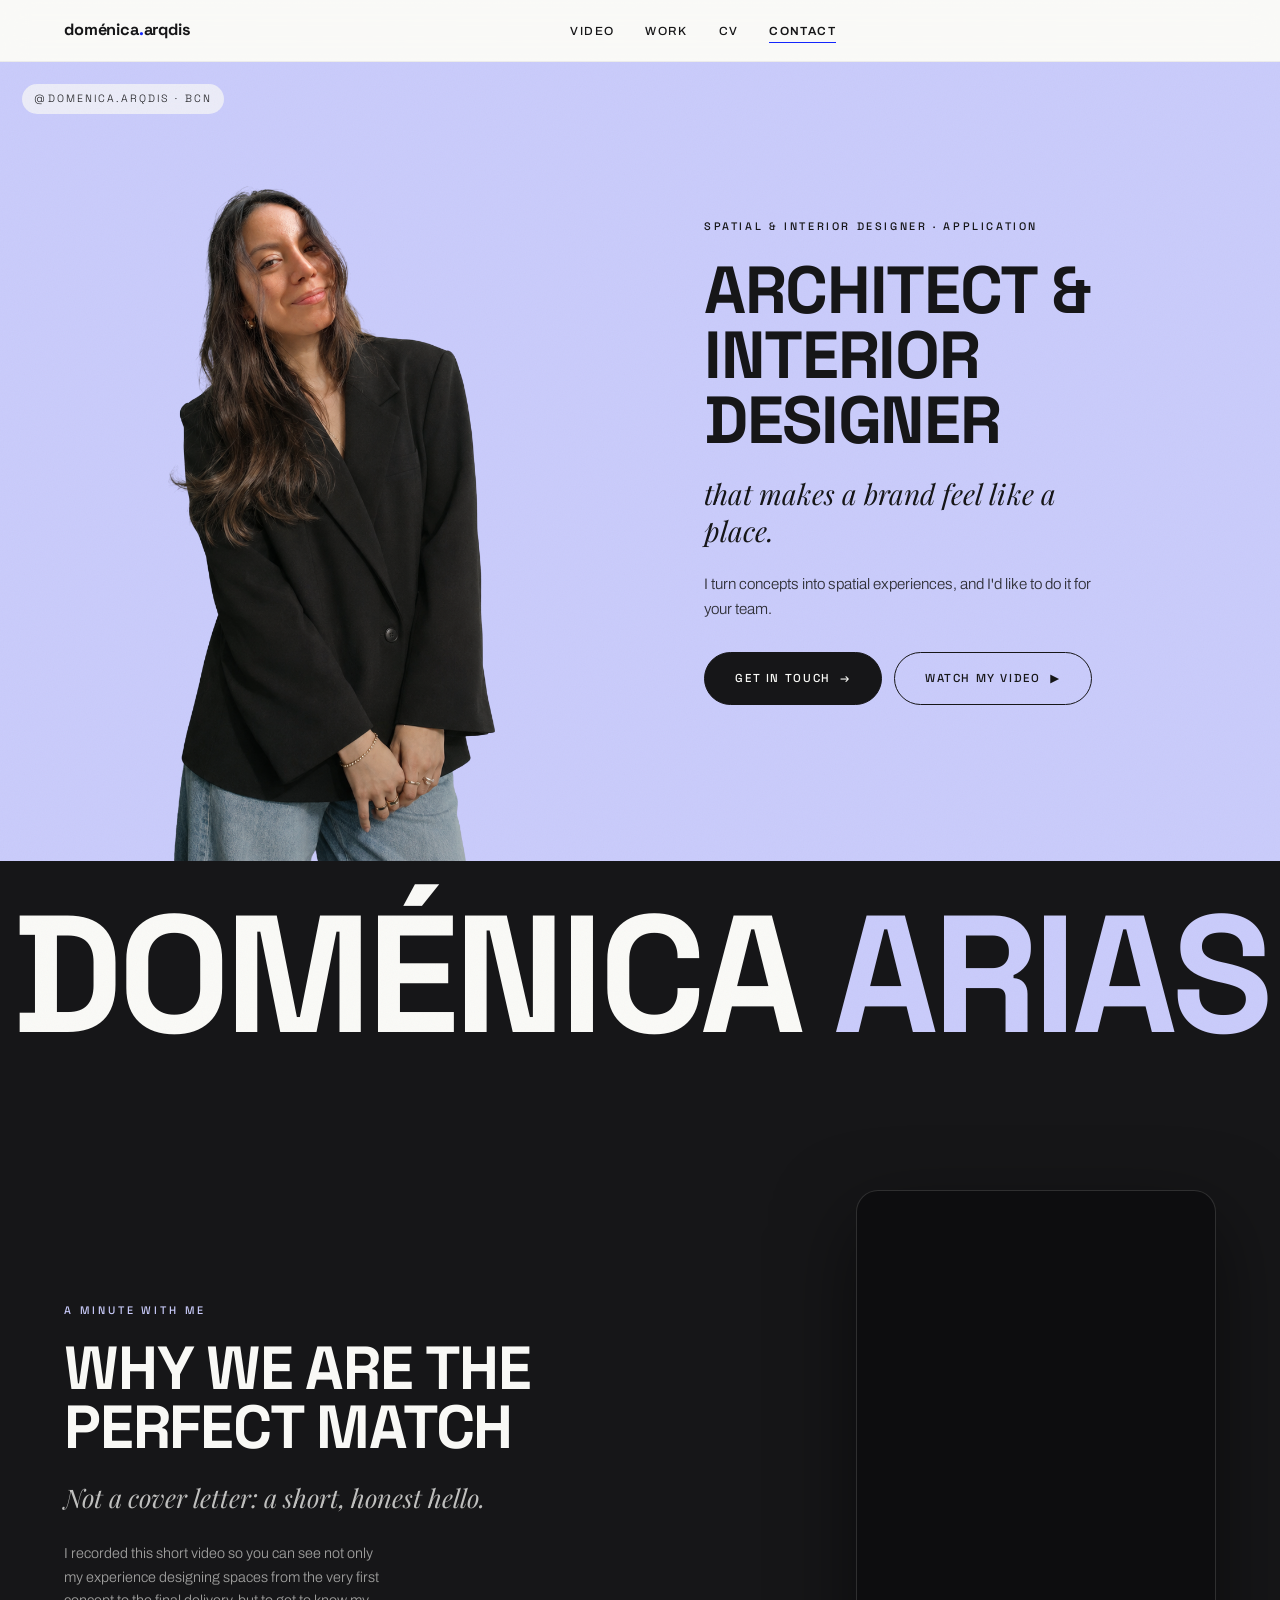
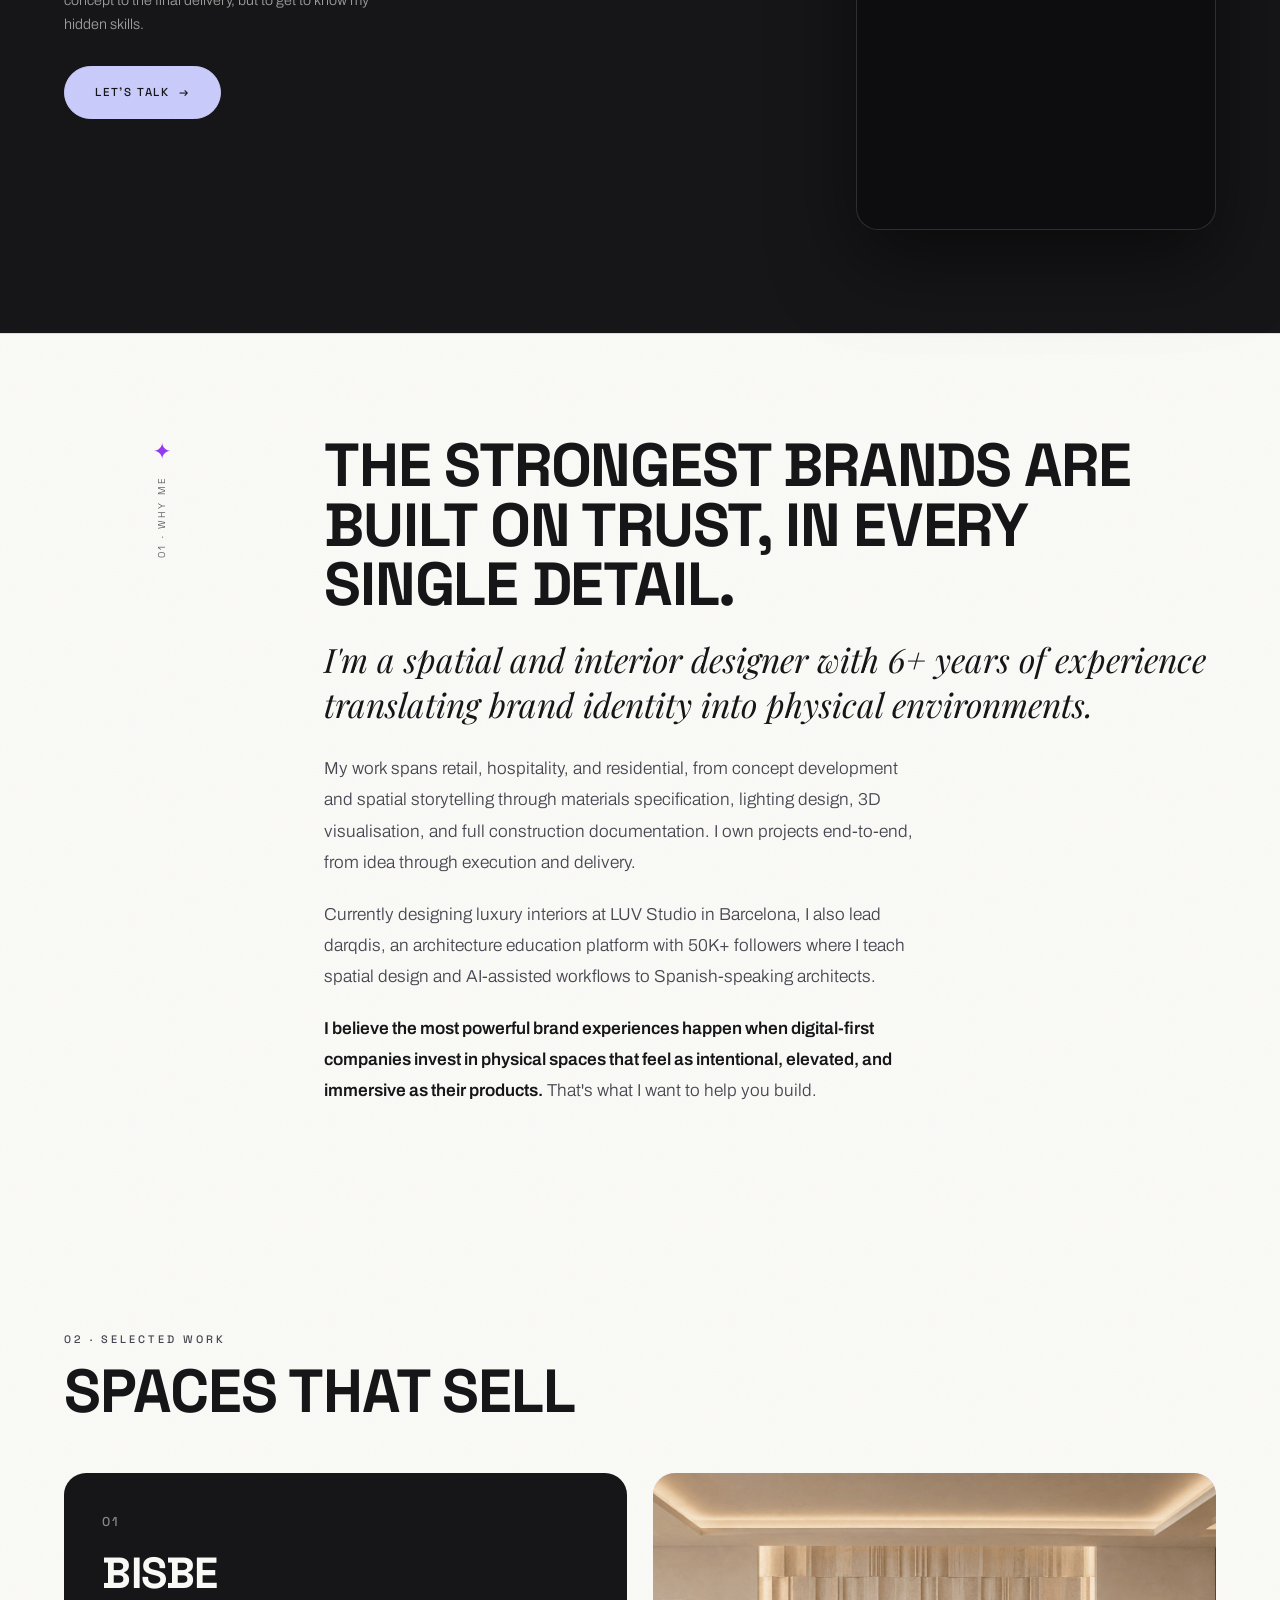
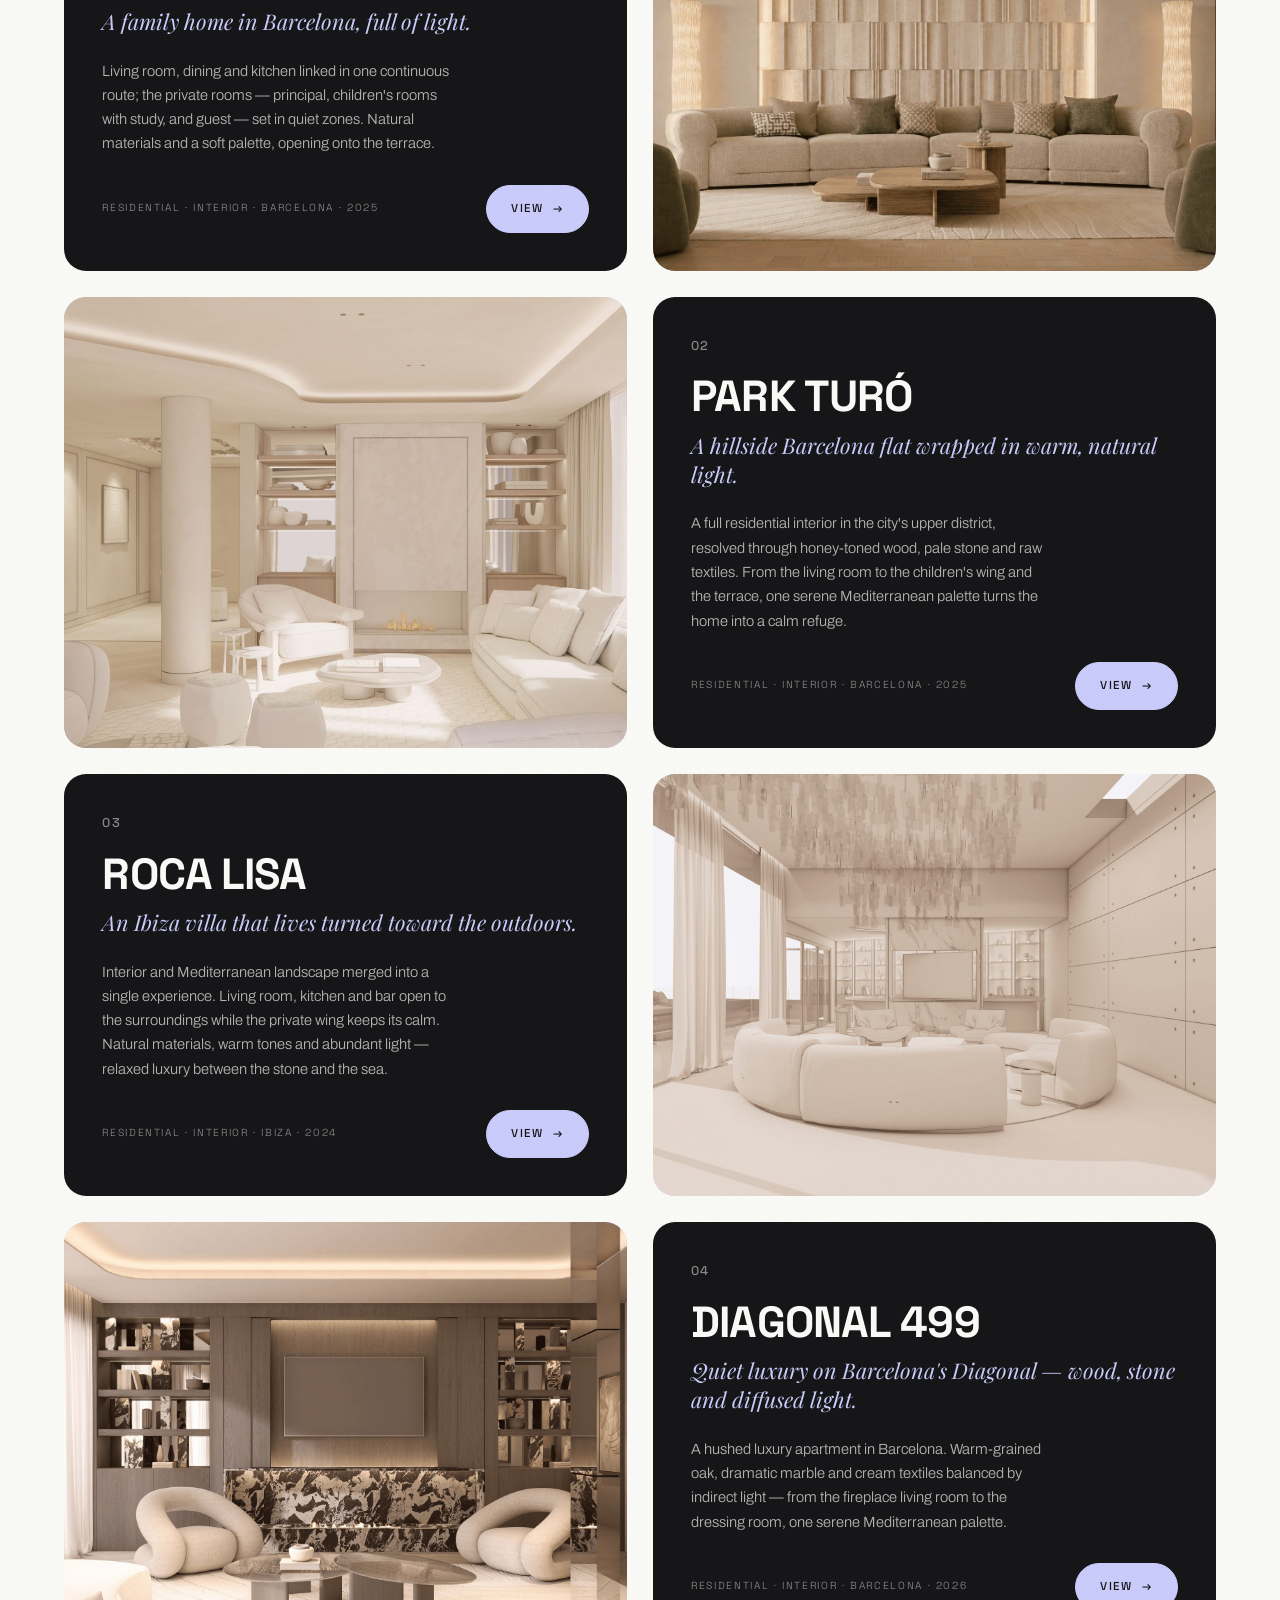
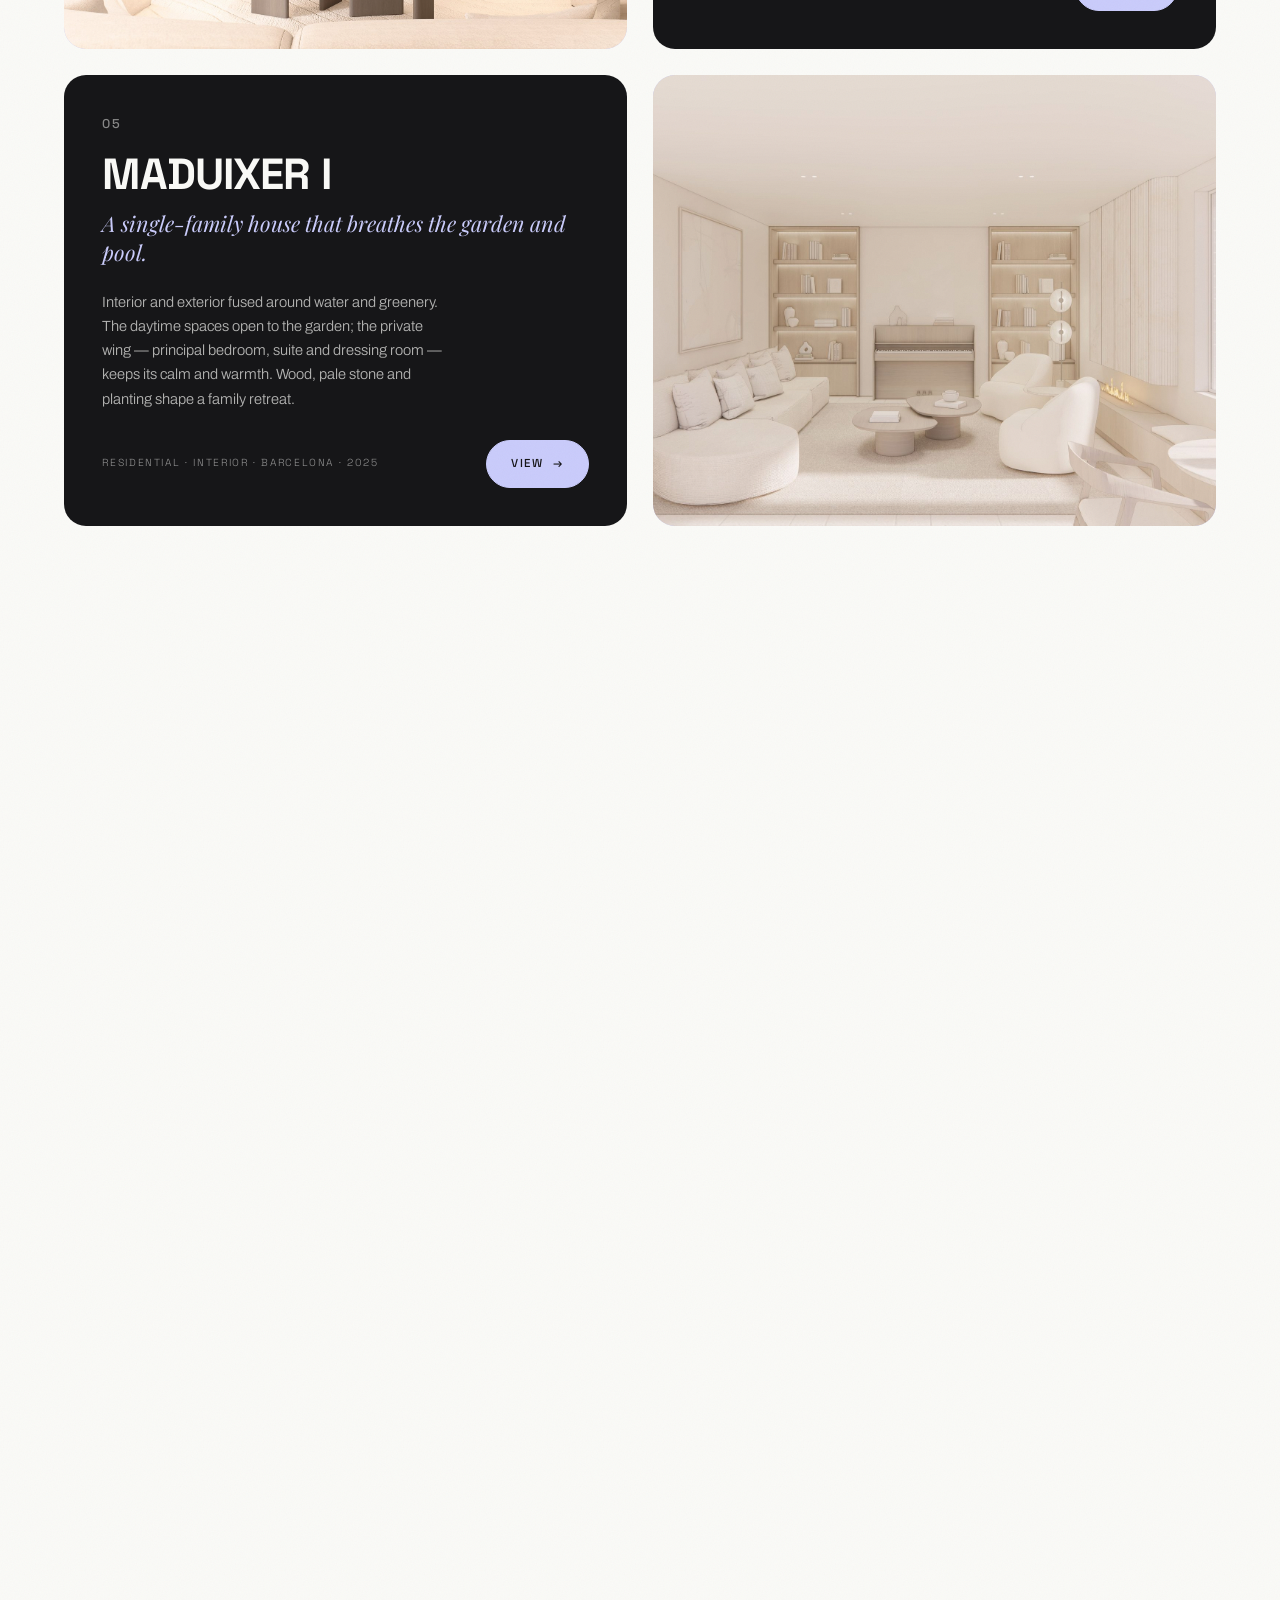
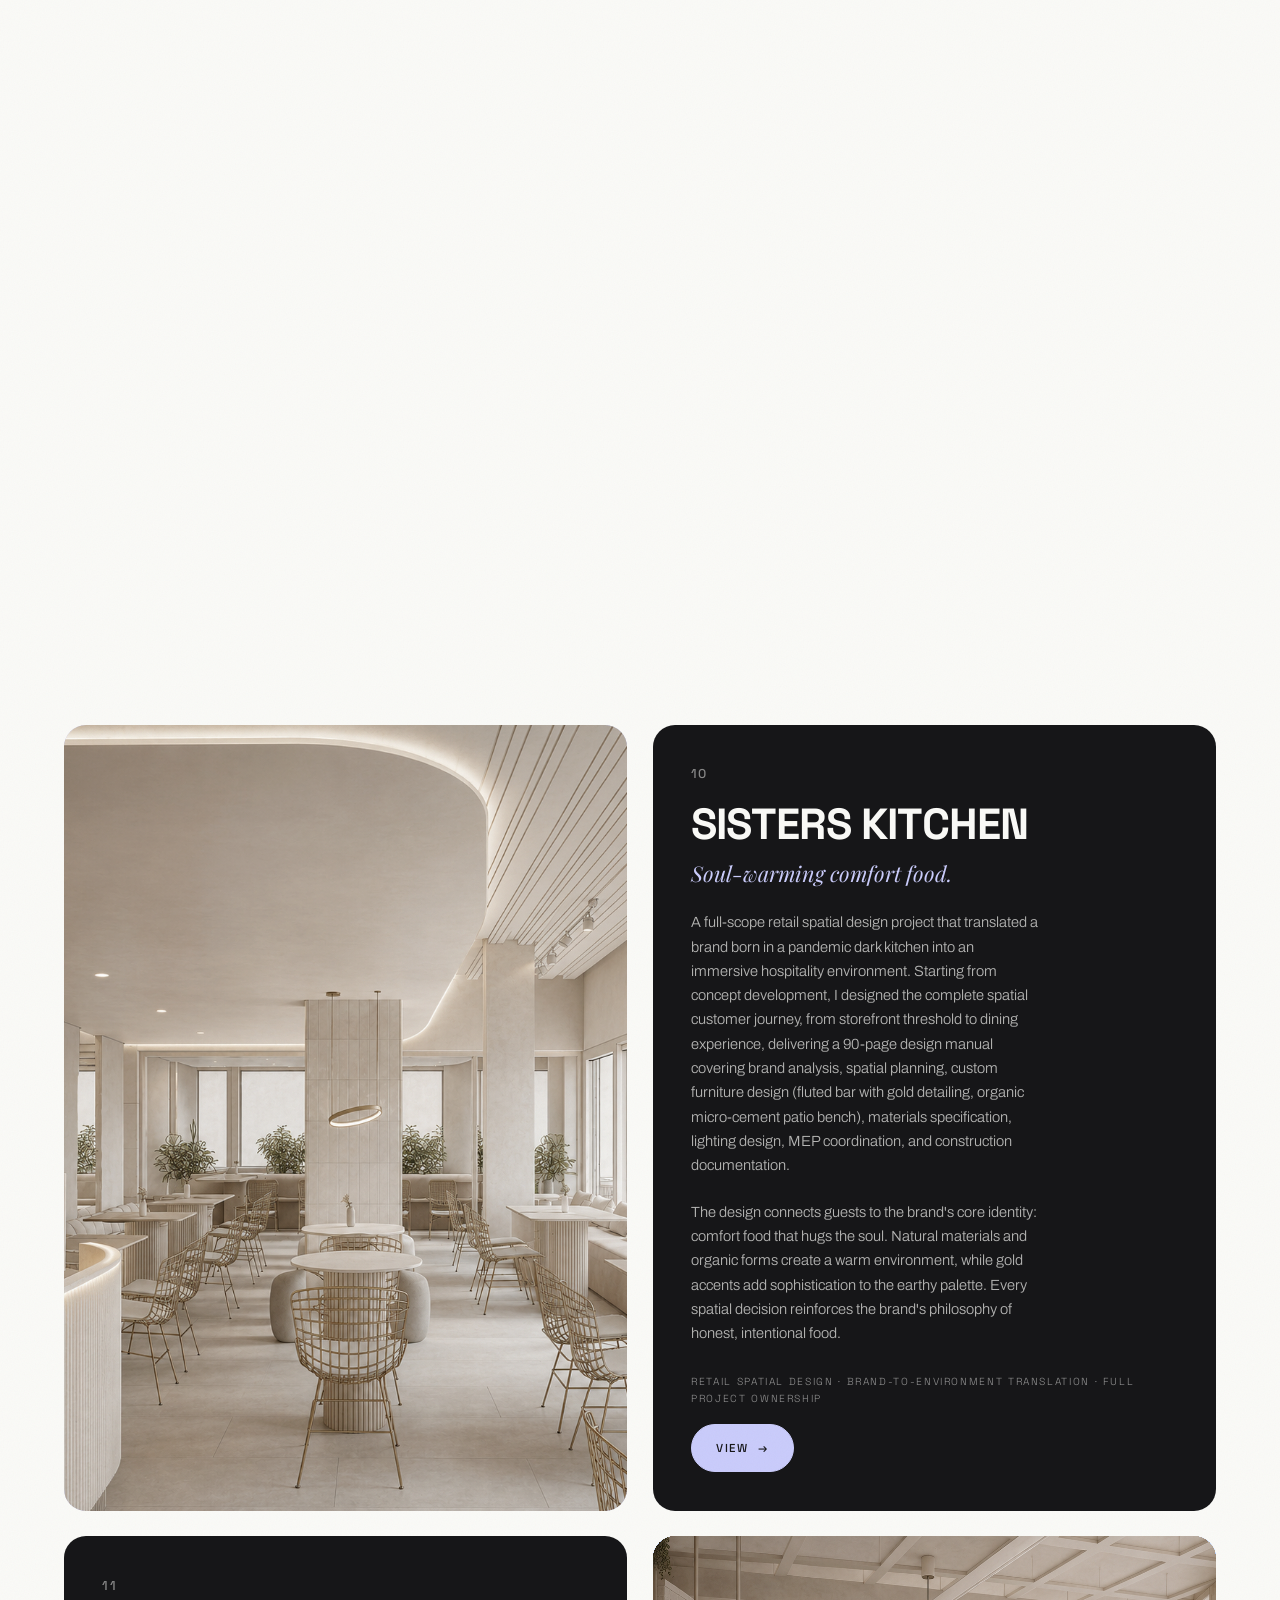
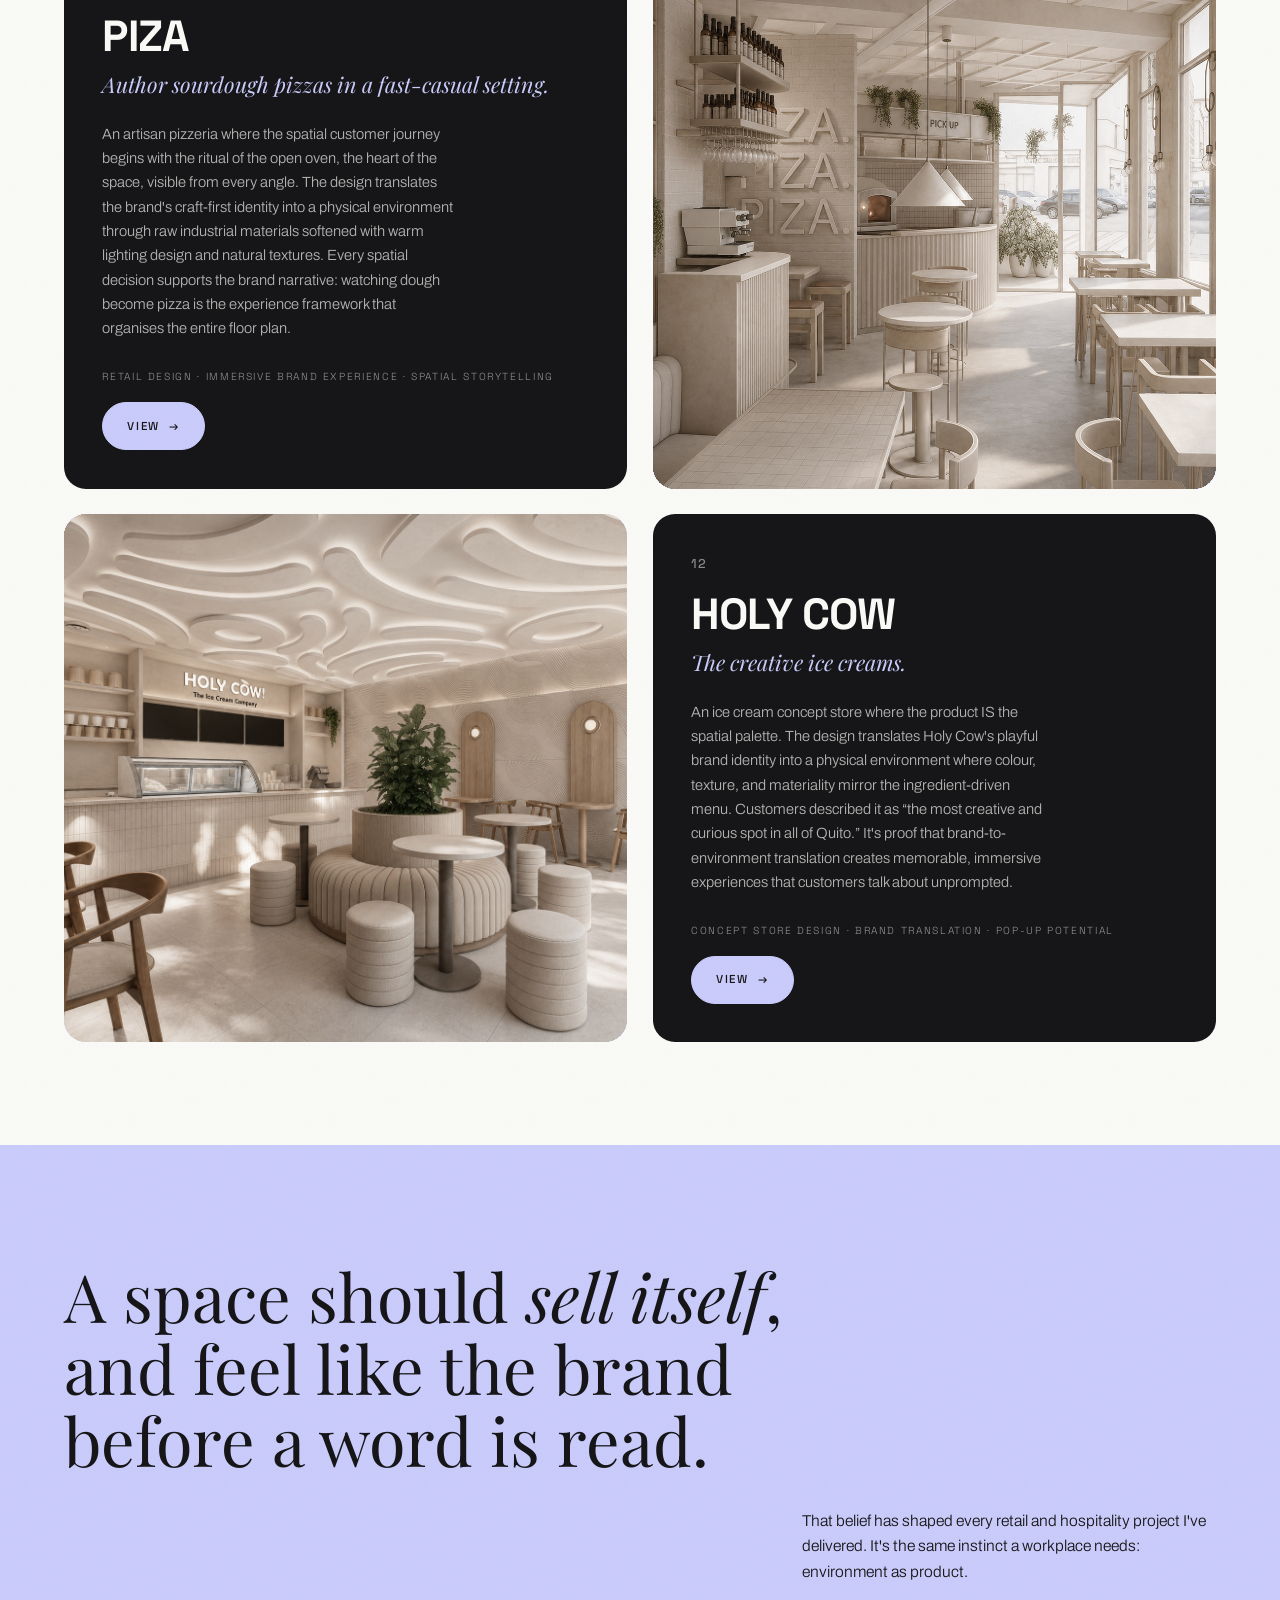
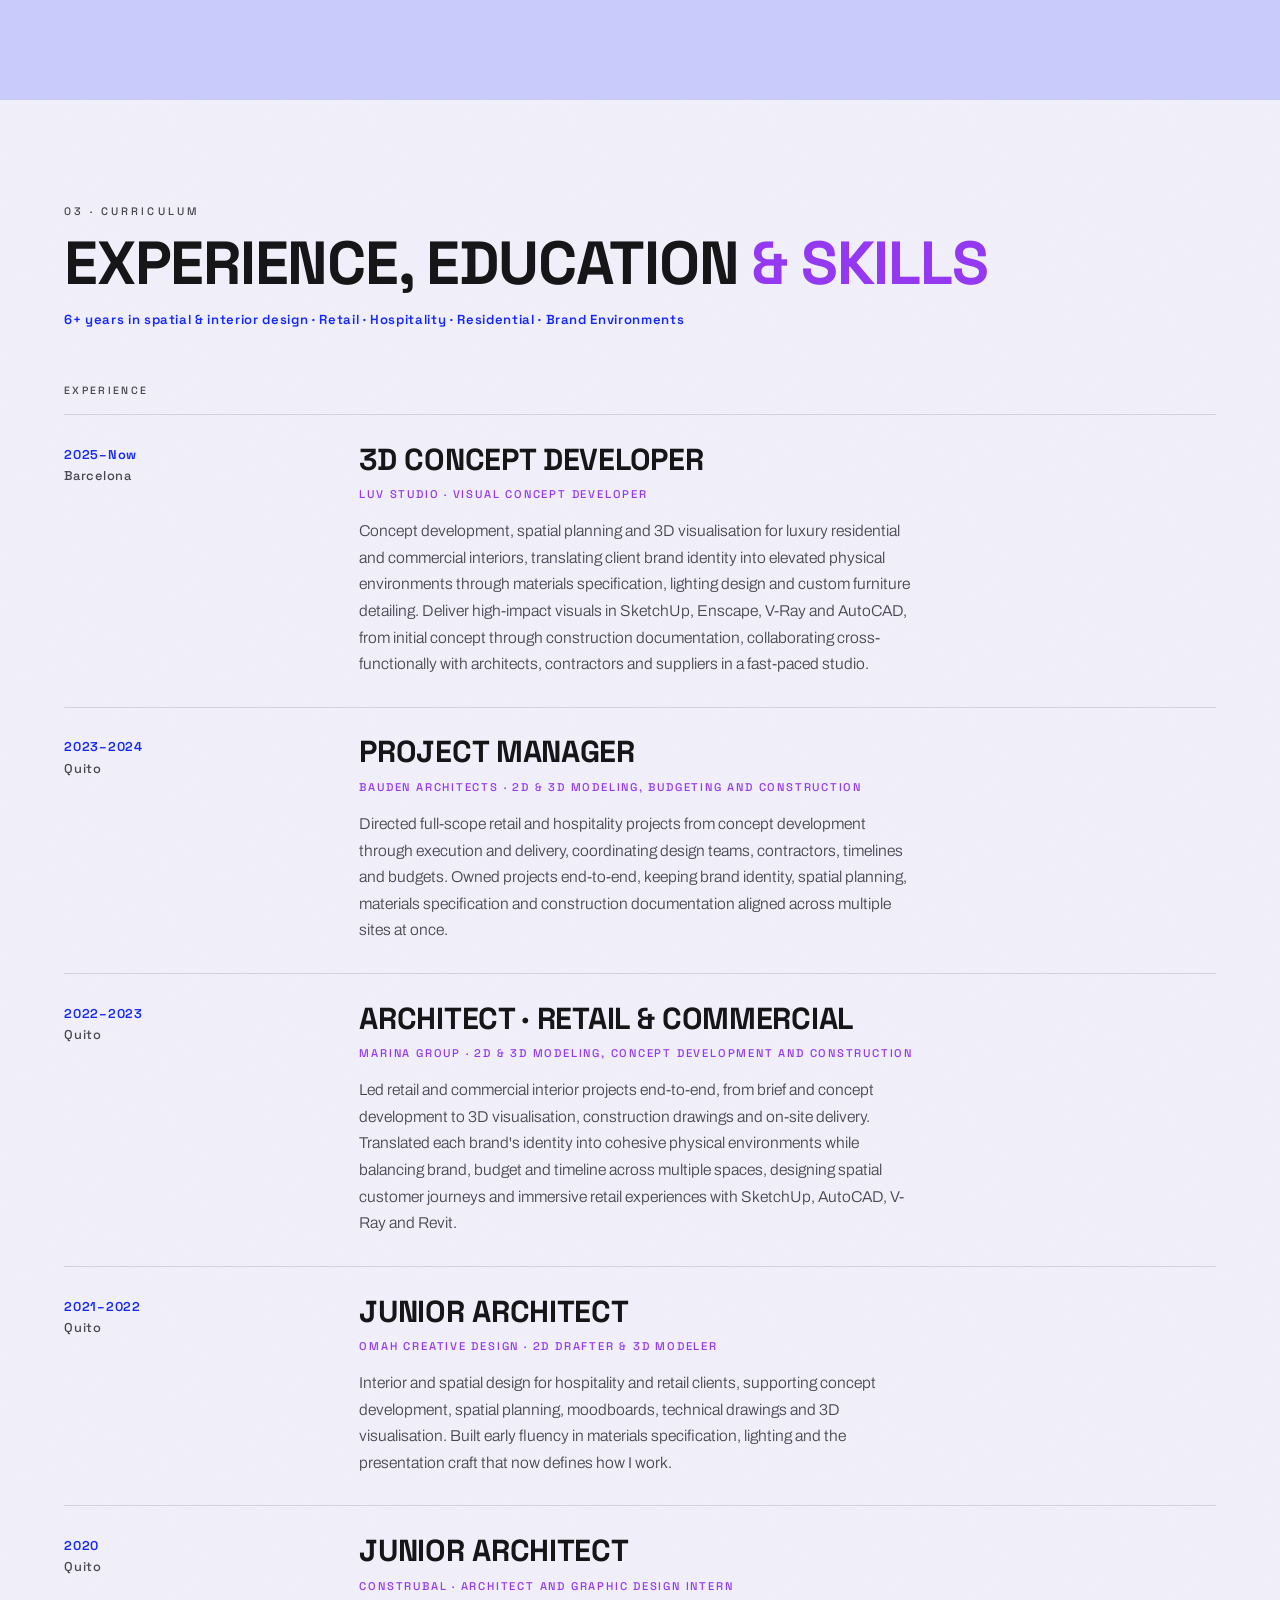
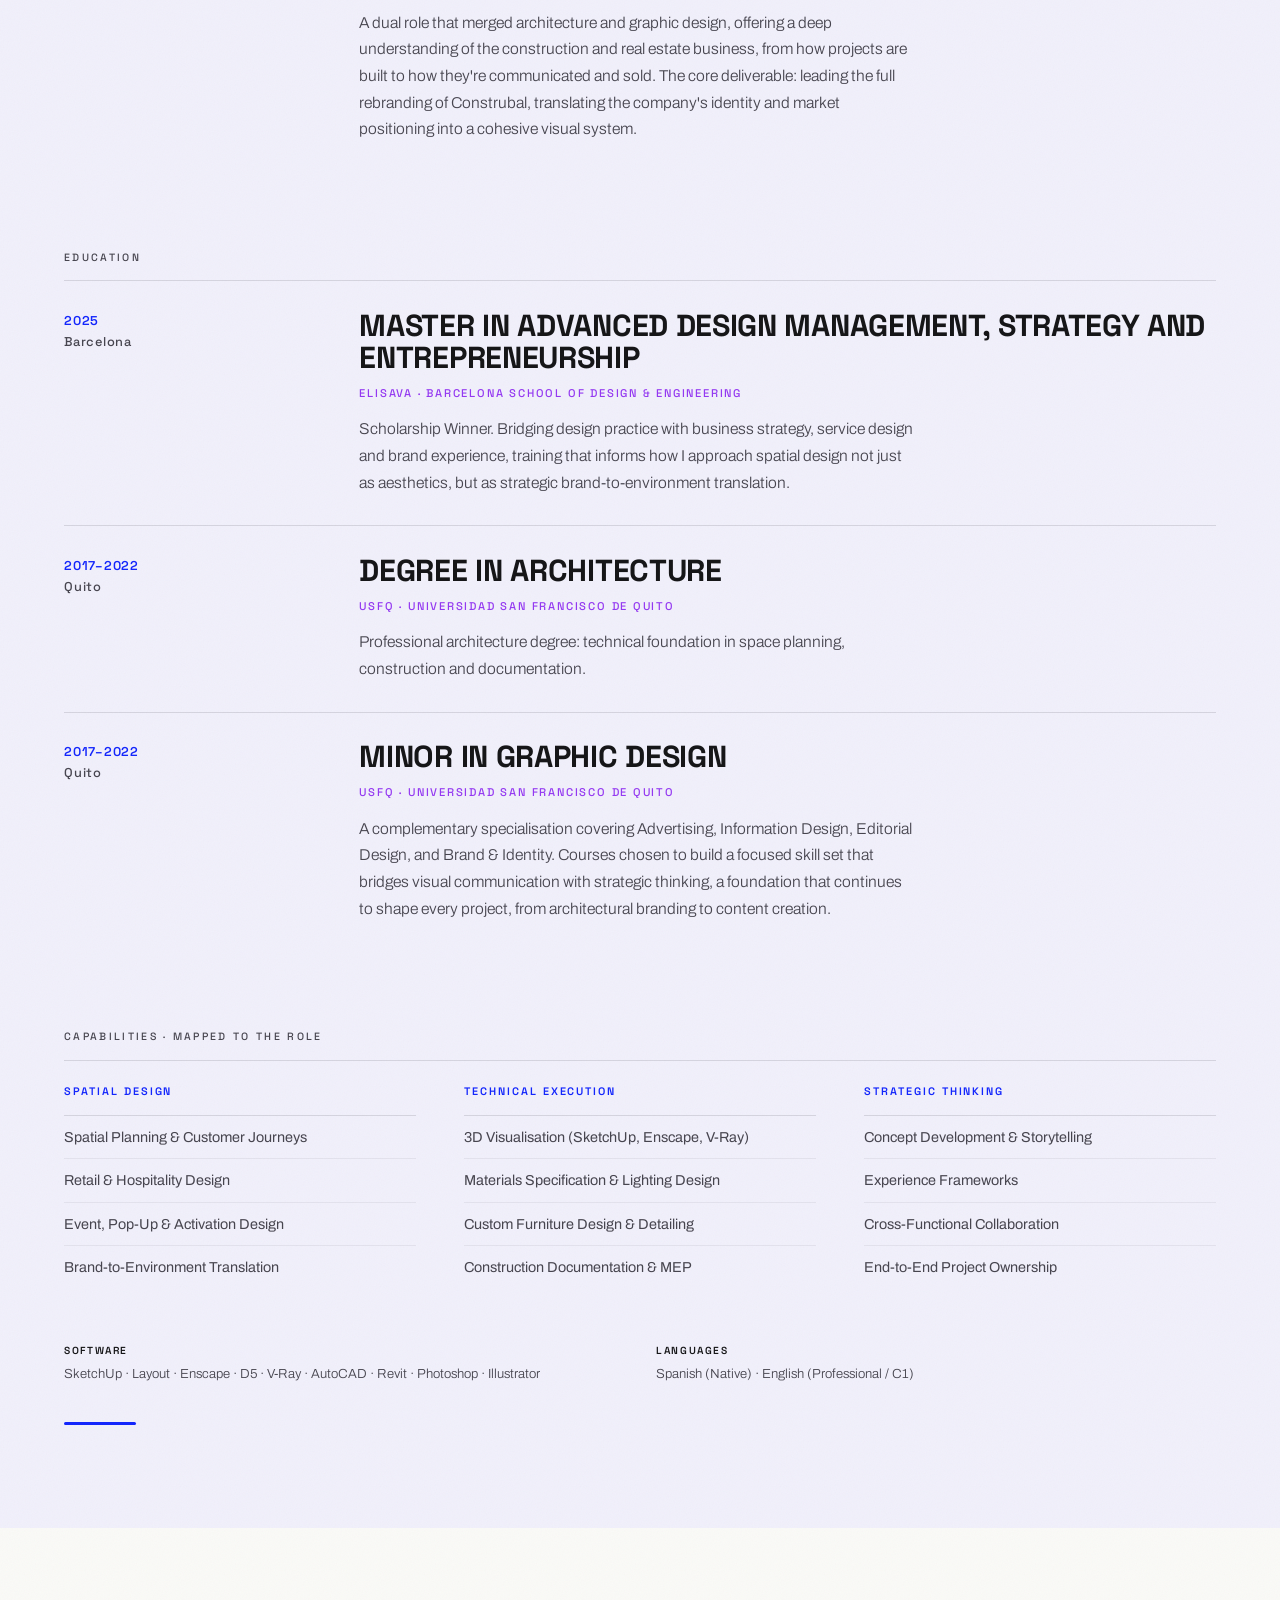
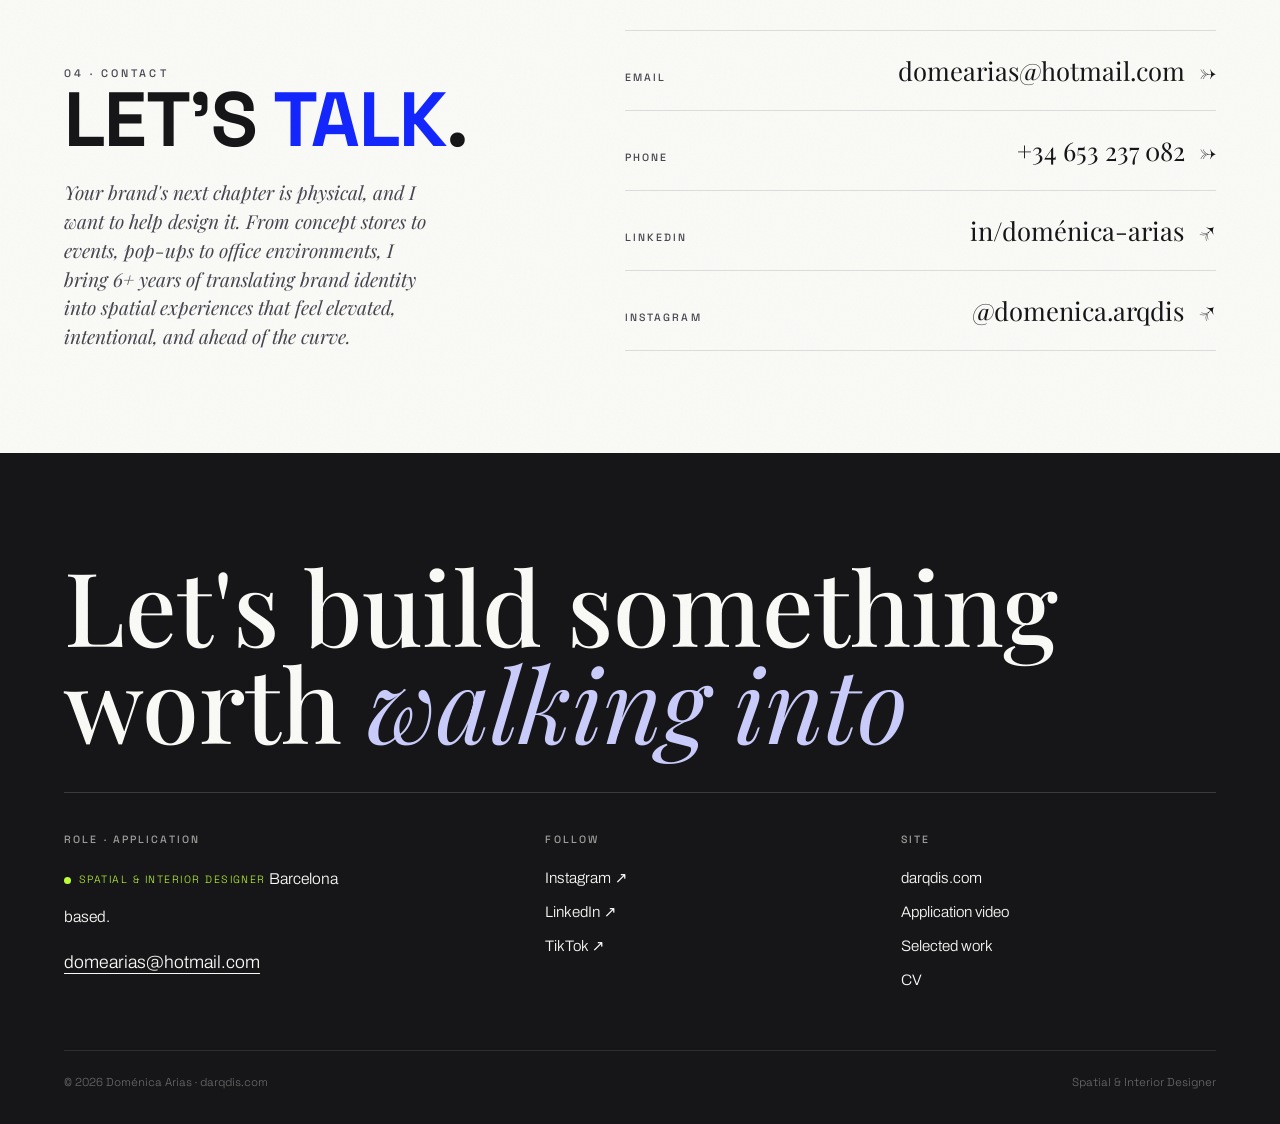
==== commit d9343819: "application: reordena Selected Work según preferencia Nuevo orden 01-12: Bisbe, Park Turó, Roca Lisa" ====
--- a/application/index.html
+++ b/application/index.html
@@ -531,6 +531,150 @@
     <div class="work-row reveal">
       <div class="work-card">
         <span class="work-card__num">01</span>
+        <h3 class="work-card__name">Bisbe</h3>
+        <p class="work-card__lead">A family home in Barcelona, full of light.</p>
+        <p class="work-card__desc">Living room, dining and kitchen linked in one continuous route; the private rooms — principal, children's rooms with study, and guest — set in quiet zones. Natural materials and a soft palette, opening onto the terrace.</p>
+        <div class="work-card__foot">
+          <span class="work-card__tags">Residential · Interior · Barcelona · 2025</span>
+          <a href="/proyecto?p=bisbe" class="btn btn--lilac">View <span class="arrow">→</span></a>
+        </div>
+      </div>
+      <a class="work-media" href="/proyecto?p=bisbe" aria-label="Bisbe">
+        <img src="/img/proyectos/bisbe/salon.jpg" alt="Bisbe, light-filled family home, Barcelona" onerror="this.remove()">
+        <div class="ph"><span class="ph__tag">bisbe</span></div>
+      </a>
+    </div>
+
+    <!-- 02 -->
+    <div class="work-row reveal">
+      <div class="work-card">
+        <span class="work-card__num">02</span>
+        <h3 class="work-card__name">Park Turó</h3>
+        <p class="work-card__lead">A hillside Barcelona flat wrapped in warm, natural light.</p>
+        <p class="work-card__desc">A full residential interior in the city's upper district, resolved through honey-toned wood, pale stone and raw textiles. From the living room to the children's wing and the terrace, one serene Mediterranean palette turns the home into a calm refuge.</p>
+        <div class="work-card__foot">
+          <span class="work-card__tags">Residential · Interior · Barcelona · 2025</span>
+          <a href="/proyecto?p=park-turo" class="btn btn--lilac">View <span class="arrow">→</span></a>
+        </div>
+      </div>
+      <a class="work-media" href="/proyecto?p=park-turo" aria-label="Park Turó">
+        <img src="/img/proyectos/park-turo/salon.jpg" alt="Park Turó, Mediterranean residential interior, Barcelona" onerror="this.remove()">
+        <div class="ph"><span class="ph__tag">park turó</span></div>
+      </a>
+    </div>
+
+    <!-- 03 -->
+    <div class="work-row reveal">
+      <div class="work-card">
+        <span class="work-card__num">03</span>
+        <h3 class="work-card__name">Roca Lisa</h3>
+        <p class="work-card__lead">An Ibiza villa that lives turned toward the outdoors.</p>
+        <p class="work-card__desc">Interior and Mediterranean landscape merged into a single experience. Living room, kitchen and bar open to the surroundings while the private wing keeps its calm. Natural materials, warm tones and abundant light — relaxed luxury between the stone and the sea.</p>
+        <div class="work-card__foot">
+          <span class="work-card__tags">Residential · Interior · Ibiza · 2024</span>
+          <a href="/proyecto?p=roca-lisa" class="btn btn--lilac">View <span class="arrow">→</span></a>
+        </div>
+      </div>
+      <a class="work-media" href="/proyecto?p=roca-lisa" aria-label="Roca Lisa">
+        <img src="/img/proyectos/roca-lisa/salon.jpg" alt="Roca Lisa, Ibiza villa open to the landscape" onerror="this.remove()">
+        <div class="ph"><span class="ph__tag">roca lisa</span></div>
+      </a>
+    </div>
+
+    <!-- 04 -->
+    <div class="work-row reveal">
+      <div class="work-card">
+        <span class="work-card__num">04</span>
+        <h3 class="work-card__name">Diagonal 499</h3>
+        <p class="work-card__lead">Quiet luxury on Barcelona's Diagonal — wood, stone and diffused light.</p>
+        <p class="work-card__desc">A hushed luxury apartment in Barcelona. Warm-grained oak, dramatic marble and cream textiles balanced by indirect light — from the fireplace living room to the dressing room, one serene Mediterranean palette.</p>
+        <div class="work-card__foot">
+          <span class="work-card__tags">Residential · Interior · Barcelona · 2026</span>
+          <a href="/proyecto?p=diagonal-499" class="btn btn--lilac">View <span class="arrow">→</span></a>
+        </div>
+      </div>
+      <a class="work-media" href="/proyecto?p=diagonal-499" aria-label="Diagonal 499">
+        <img src="/img/proyectos/diagonal-499/salon.jpg" alt="Diagonal 499, quiet luxury apartment interior, Barcelona" onerror="this.remove()">
+        <div class="ph"><span class="ph__tag">diagonal 499</span></div>
+      </a>
+    </div>
+
+    <!-- 05 -->
+    <div class="work-row reveal">
+      <div class="work-card">
+        <span class="work-card__num">05</span>
+        <h3 class="work-card__name">Maduixer I</h3>
+        <p class="work-card__lead">A single-family house that breathes the garden and pool.</p>
+        <p class="work-card__desc">Interior and exterior fused around water and greenery. The daytime spaces open to the garden; the private wing — principal bedroom, suite and dressing room — keeps its calm and warmth. Wood, pale stone and planting shape a family retreat.</p>
+        <div class="work-card__foot">
+          <span class="work-card__tags">Residential · Interior · Barcelona · 2025</span>
+          <a href="/proyecto?p=maduixer-1" class="btn btn--lilac">View <span class="arrow">→</span></a>
+        </div>
+      </div>
+      <a class="work-media" href="/proyecto?p=maduixer-1" aria-label="Maduixer I">
+        <img src="/img/proyectos/maduixer-1/salon.jpg" alt="Maduixer I, single-family house with garden and pool, Barcelona" onerror="this.remove()">
+        <div class="ph"><span class="ph__tag">maduixer i</span></div>
+      </a>
+    </div>
+
+    <!-- 06 -->
+    <div class="work-row reveal">
+      <div class="work-card">
+        <span class="work-card__num">06</span>
+        <h3 class="work-card__name">Maduixer II</h3>
+        <p class="work-card__lead">A two-storey home of light, terraces and pool.</p>
+        <p class="work-card__desc">Life unfolds across two levels: living room, kitchen and studio flow toward the terraces and the pool, while the intimate floor gathers the principal bedroom. A warm, natural palette stitches both floors into a single Mediterranean atmosphere.</p>
+        <div class="work-card__foot">
+          <span class="work-card__tags">Residential · Interior · Barcelona · 2025</span>
+          <a href="/proyecto?p=maduixer-2" class="btn btn--lilac">View <span class="arrow">→</span></a>
+        </div>
+      </div>
+      <a class="work-media" href="/proyecto?p=maduixer-2" aria-label="Maduixer II">
+        <img src="/img/proyectos/maduixer-2/salon.jpg" alt="Maduixer II, two-storey home with terraces and pool, Barcelona" onerror="this.remove()">
+        <div class="ph"><span class="ph__tag">maduixer ii</span></div>
+      </a>
+    </div>
+
+    <!-- 07 -->
+    <div class="work-row reveal">
+      <div class="work-card">
+        <span class="work-card__num">07</span>
+        <h3 class="work-card__name">Platja d'Aro</h3>
+        <p class="work-card__lead">A full renovation of a Costa Brava apartment.</p>
+        <p class="work-card__desc">A flat reordered around light and the sea. Living-dining and kitchen form a single fluid space; the private wing adds a principal bedroom with dressing room, suites and baths. Wood, stone and neutral textiles — a serene, Mediterranean mood.</p>
+        <div class="work-card__foot">
+          <span class="work-card__tags">Residential · Renovation · Platja d'Aro · 2024</span>
+          <a href="/proyecto?p=platja-daro" class="btn btn--lilac">View <span class="arrow">→</span></a>
+        </div>
+      </div>
+      <a class="work-media" href="/proyecto?p=platja-daro" aria-label="Platja d'Aro">
+        <img src="/img/proyectos/platja-daro/salon.jpg" alt="Platja d'Aro, full apartment renovation on the Costa Brava" onerror="this.remove()">
+        <div class="ph"><span class="ph__tag">platja d'aro</span></div>
+      </a>
+    </div>
+
+    <!-- 08 -->
+    <div class="work-row reveal">
+      <div class="work-card">
+        <span class="work-card__num">08</span>
+        <h3 class="work-card__name">El Tarter</h3>
+        <p class="work-card__lead">An Andorra chalet that embraces the mountain.</p>
+        <p class="work-card__desc">Alpine warmth in the heart of Grandvalira. Living and dining to gather after the snow, with a suite, dressing room, wine cellar, gym, ski room and parking. Wood, stone and warm textiles — a contemporary mountain refuge.</p>
+        <div class="work-card__foot">
+          <span class="work-card__tags">Residential · Interior · Andorra · 2024</span>
+          <a href="/proyecto?p=el-tarter" class="btn btn--lilac">View <span class="arrow">→</span></a>
+        </div>
+      </div>
+      <a class="work-media" href="/proyecto?p=el-tarter" aria-label="El Tarter">
+        <img src="/img/proyectos/el-tarter/salon.jpg" alt="El Tarter, contemporary mountain chalet, Andorra" onerror="this.remove()">
+        <div class="ph"><span class="ph__tag">el tarter</span></div>
+      </a>
+    </div>
+
+    <!-- 09 -->
+    <div class="work-row reveal">
+      <div class="work-card">
+        <span class="work-card__num">09</span>
         <h3 class="work-card__name">Apartamento Parisino</h3>
         <p class="work-card__lead">A classical Barcelona flat, reopened for modern living.</p>
         <p class="work-card__desc">Full interior reform: a sculptural marble island, custom cabinetry and restored mouldings under one calm, light-filled palette. Old bones, a contemporary rhythm.</p>
@@ -545,10 +689,10 @@
       </a>
     </div>
 
-    <!-- 02 -->
-    <div class="work-row reveal">
-      <div class="work-card">
-        <span class="work-card__num">02</span>
+    <!-- 10 -->
+    <div class="work-row reveal">
+      <div class="work-card">
+        <span class="work-card__num">10</span>
         <h3 class="work-card__name">Sisters Kitchen</h3>
         <p class="work-card__lead">Soul-warming comfort food.</p>
         <p class="work-card__desc">A full-scope retail spatial design project that translated a brand born in a pandemic dark kitchen into an immersive hospitality environment. Starting from concept development, I designed the complete spatial customer journey, from storefront threshold to dining experience, delivering a 90-page design manual covering brand analysis, spatial planning, custom furniture design (fluted bar with gold detailing, organic micro-cement patio bench), materials specification, lighting design, MEP coordination, and construction documentation.</p>
@@ -564,10 +708,10 @@
       </a>
     </div>
 
-    <!-- 03 -->
-    <div class="work-row reveal">
-      <div class="work-card">
-        <span class="work-card__num">03</span>
+    <!-- 11 -->
+    <div class="work-row reveal">
+      <div class="work-card">
+        <span class="work-card__num">11</span>
         <h3 class="work-card__name">Piza</h3>
         <p class="work-card__lead">Author sourdough pizzas in a fast-casual setting.</p>
         <p class="work-card__desc">An artisan pizzeria where the spatial customer journey begins with the ritual of the open oven, the heart of the space, visible from every angle. The design translates the brand's craft-first identity into a physical environment through raw industrial materials softened with warm lighting design and natural textures. Every spatial decision supports the brand narrative: watching dough become pizza is the experience framework that organises the entire floor plan.</p>
@@ -582,10 +726,10 @@
       </a>
     </div>
 
-    <!-- 04 -->
-    <div class="work-row reveal">
-      <div class="work-card">
-        <span class="work-card__num">04</span>
+    <!-- 12 -->
+    <div class="work-row reveal">
+      <div class="work-card">
+        <span class="work-card__num">12</span>
         <h3 class="work-card__name">Holy Cow</h3>
         <p class="work-card__lead">The creative ice creams.</p>
         <p class="work-card__desc">An ice cream concept store where the product IS the spatial palette. The design translates Holy Cow's playful brand identity into a physical environment where colour, texture, and materiality mirror the ingredient-driven menu. Customers described it as “the most creative and curious spot in all of Quito.” It's proof that brand-to-environment translation creates memorable, immersive experiences that customers talk about unprompted.</p>
@@ -597,150 +741,6 @@
       <a class="work-media" href="/proyecto?p=holy-cow" aria-label="Holy Cow">
         <img src="holy-cow.jpg" alt="Holy Cow, retail interior" onerror="this.remove()">
         <div class="ph ph--purple"><span class="ph__tag">holy cow · drop image here</span></div>
-      </a>
-    </div>
-
-    <!-- 05 -->
-    <div class="work-row reveal">
-      <div class="work-card">
-        <span class="work-card__num">05</span>
-        <h3 class="work-card__name">Diagonal 499</h3>
-        <p class="work-card__lead">Quiet luxury on Barcelona's Diagonal — wood, stone and diffused light.</p>
-        <p class="work-card__desc">A hushed luxury apartment in Barcelona. Warm-grained oak, dramatic marble and cream textiles balanced by indirect light — from the fireplace living room to the dressing room, one serene Mediterranean palette.</p>
-        <div class="work-card__foot">
-          <span class="work-card__tags">Residential · Interior · Barcelona · 2026</span>
-          <a href="/proyecto?p=diagonal-499" class="btn btn--lilac">View <span class="arrow">→</span></a>
-        </div>
-      </div>
-      <a class="work-media" href="/proyecto?p=diagonal-499" aria-label="Diagonal 499">
-        <img src="/img/proyectos/diagonal-499/salon.jpg" alt="Diagonal 499, quiet luxury apartment interior, Barcelona" onerror="this.remove()">
-        <div class="ph"><span class="ph__tag">diagonal 499</span></div>
-      </a>
-    </div>
-
-    <!-- 06 -->
-    <div class="work-row reveal">
-      <div class="work-card">
-        <span class="work-card__num">06</span>
-        <h3 class="work-card__name">Park Turó</h3>
-        <p class="work-card__lead">A hillside Barcelona flat wrapped in warm, natural light.</p>
-        <p class="work-card__desc">A full residential interior in the city's upper district, resolved through honey-toned wood, pale stone and raw textiles. From the living room to the children's wing and the terrace, one serene Mediterranean palette turns the home into a calm refuge.</p>
-        <div class="work-card__foot">
-          <span class="work-card__tags">Residential · Interior · Barcelona · 2025</span>
-          <a href="/proyecto?p=park-turo" class="btn btn--lilac">View <span class="arrow">→</span></a>
-        </div>
-      </div>
-      <a class="work-media" href="/proyecto?p=park-turo" aria-label="Park Turó">
-        <img src="/img/proyectos/park-turo/salon.jpg" alt="Park Turó, Mediterranean residential interior, Barcelona" onerror="this.remove()">
-        <div class="ph"><span class="ph__tag">park turó</span></div>
-      </a>
-    </div>
-
-    <!-- 07 -->
-    <div class="work-row reveal">
-      <div class="work-card">
-        <span class="work-card__num">07</span>
-        <h3 class="work-card__name">Maduixer I</h3>
-        <p class="work-card__lead">A single-family house that breathes the garden and pool.</p>
-        <p class="work-card__desc">Interior and exterior fused around water and greenery. The daytime spaces open to the garden; the private wing — principal bedroom, suite and dressing room — keeps its calm and warmth. Wood, pale stone and planting shape a family retreat.</p>
-        <div class="work-card__foot">
-          <span class="work-card__tags">Residential · Interior · Barcelona · 2025</span>
-          <a href="/proyecto?p=maduixer-1" class="btn btn--lilac">View <span class="arrow">→</span></a>
-        </div>
-      </div>
-      <a class="work-media" href="/proyecto?p=maduixer-1" aria-label="Maduixer I">
-        <img src="/img/proyectos/maduixer-1/salon.jpg" alt="Maduixer I, single-family house with garden and pool, Barcelona" onerror="this.remove()">
-        <div class="ph"><span class="ph__tag">maduixer i</span></div>
-      </a>
-    </div>
-
-    <!-- 08 -->
-    <div class="work-row reveal">
-      <div class="work-card">
-        <span class="work-card__num">08</span>
-        <h3 class="work-card__name">Maduixer II</h3>
-        <p class="work-card__lead">A two-storey home of light, terraces and pool.</p>
-        <p class="work-card__desc">Life unfolds across two levels: living room, kitchen and studio flow toward the terraces and the pool, while the intimate floor gathers the principal bedroom. A warm, natural palette stitches both floors into a single Mediterranean atmosphere.</p>
-        <div class="work-card__foot">
-          <span class="work-card__tags">Residential · Interior · Barcelona · 2025</span>
-          <a href="/proyecto?p=maduixer-2" class="btn btn--lilac">View <span class="arrow">→</span></a>
-        </div>
-      </div>
-      <a class="work-media" href="/proyecto?p=maduixer-2" aria-label="Maduixer II">
-        <img src="/img/proyectos/maduixer-2/salon.jpg" alt="Maduixer II, two-storey home with terraces and pool, Barcelona" onerror="this.remove()">
-        <div class="ph"><span class="ph__tag">maduixer ii</span></div>
-      </a>
-    </div>
-
-    <!-- 09 -->
-    <div class="work-row reveal">
-      <div class="work-card">
-        <span class="work-card__num">09</span>
-        <h3 class="work-card__name">Roca Lisa</h3>
-        <p class="work-card__lead">An Ibiza villa that lives turned toward the outdoors.</p>
-        <p class="work-card__desc">Interior and Mediterranean landscape merged into a single experience. Living room, kitchen and bar open to the surroundings while the private wing keeps its calm. Natural materials, warm tones and abundant light — relaxed luxury between the stone and the sea.</p>
-        <div class="work-card__foot">
-          <span class="work-card__tags">Residential · Interior · Ibiza · 2024</span>
-          <a href="/proyecto?p=roca-lisa" class="btn btn--lilac">View <span class="arrow">→</span></a>
-        </div>
-      </div>
-      <a class="work-media" href="/proyecto?p=roca-lisa" aria-label="Roca Lisa">
-        <img src="/img/proyectos/roca-lisa/salon.jpg" alt="Roca Lisa, Ibiza villa open to the landscape" onerror="this.remove()">
-        <div class="ph"><span class="ph__tag">roca lisa</span></div>
-      </a>
-    </div>
-
-    <!-- 10 -->
-    <div class="work-row reveal">
-      <div class="work-card">
-        <span class="work-card__num">10</span>
-        <h3 class="work-card__name">Platja d'Aro</h3>
-        <p class="work-card__lead">A full renovation of a Costa Brava apartment.</p>
-        <p class="work-card__desc">A flat reordered around light and the sea. Living-dining and kitchen form a single fluid space; the private wing adds a principal bedroom with dressing room, suites and baths. Wood, stone and neutral textiles — a serene, Mediterranean mood.</p>
-        <div class="work-card__foot">
-          <span class="work-card__tags">Residential · Renovation · Platja d'Aro · 2024</span>
-          <a href="/proyecto?p=platja-daro" class="btn btn--lilac">View <span class="arrow">→</span></a>
-        </div>
-      </div>
-      <a class="work-media" href="/proyecto?p=platja-daro" aria-label="Platja d'Aro">
-        <img src="/img/proyectos/platja-daro/salon.jpg" alt="Platja d'Aro, full apartment renovation on the Costa Brava" onerror="this.remove()">
-        <div class="ph"><span class="ph__tag">platja d'aro</span></div>
-      </a>
-    </div>
-
-    <!-- 11 -->
-    <div class="work-row reveal">
-      <div class="work-card">
-        <span class="work-card__num">11</span>
-        <h3 class="work-card__name">Bisbe</h3>
-        <p class="work-card__lead">A family home in Barcelona, full of light.</p>
-        <p class="work-card__desc">Living room, dining and kitchen linked in one continuous route; the private rooms — principal, children's rooms with study, and guest — set in quiet zones. Natural materials and a soft palette, opening onto the terrace.</p>
-        <div class="work-card__foot">
-          <span class="work-card__tags">Residential · Interior · Barcelona · 2025</span>
-          <a href="/proyecto?p=bisbe" class="btn btn--lilac">View <span class="arrow">→</span></a>
-        </div>
-      </div>
-      <a class="work-media" href="/proyecto?p=bisbe" aria-label="Bisbe">
-        <img src="/img/proyectos/bisbe/salon.jpg" alt="Bisbe, light-filled family home, Barcelona" onerror="this.remove()">
-        <div class="ph"><span class="ph__tag">bisbe</span></div>
-      </a>
-    </div>
-
-    <!-- 12 -->
-    <div class="work-row reveal">
-      <div class="work-card">
-        <span class="work-card__num">12</span>
-        <h3 class="work-card__name">El Tarter</h3>
-        <p class="work-card__lead">An Andorra chalet that embraces the mountain.</p>
-        <p class="work-card__desc">Alpine warmth in the heart of Grandvalira. Living and dining to gather after the snow, with a suite, dressing room, wine cellar, gym, ski room and parking. Wood, stone and warm textiles — a contemporary mountain refuge.</p>
-        <div class="work-card__foot">
-          <span class="work-card__tags">Residential · Interior · Andorra · 2024</span>
-          <a href="/proyecto?p=el-tarter" class="btn btn--lilac">View <span class="arrow">→</span></a>
-        </div>
-      </div>
-      <a class="work-media" href="/proyecto?p=el-tarter" aria-label="El Tarter">
-        <img src="/img/proyectos/el-tarter/salon.jpg" alt="El Tarter, contemporary mountain chalet, Andorra" onerror="this.remove()">
-        <div class="ph"><span class="ph__tag">el tarter</span></div>
       </a>
     </div>
 
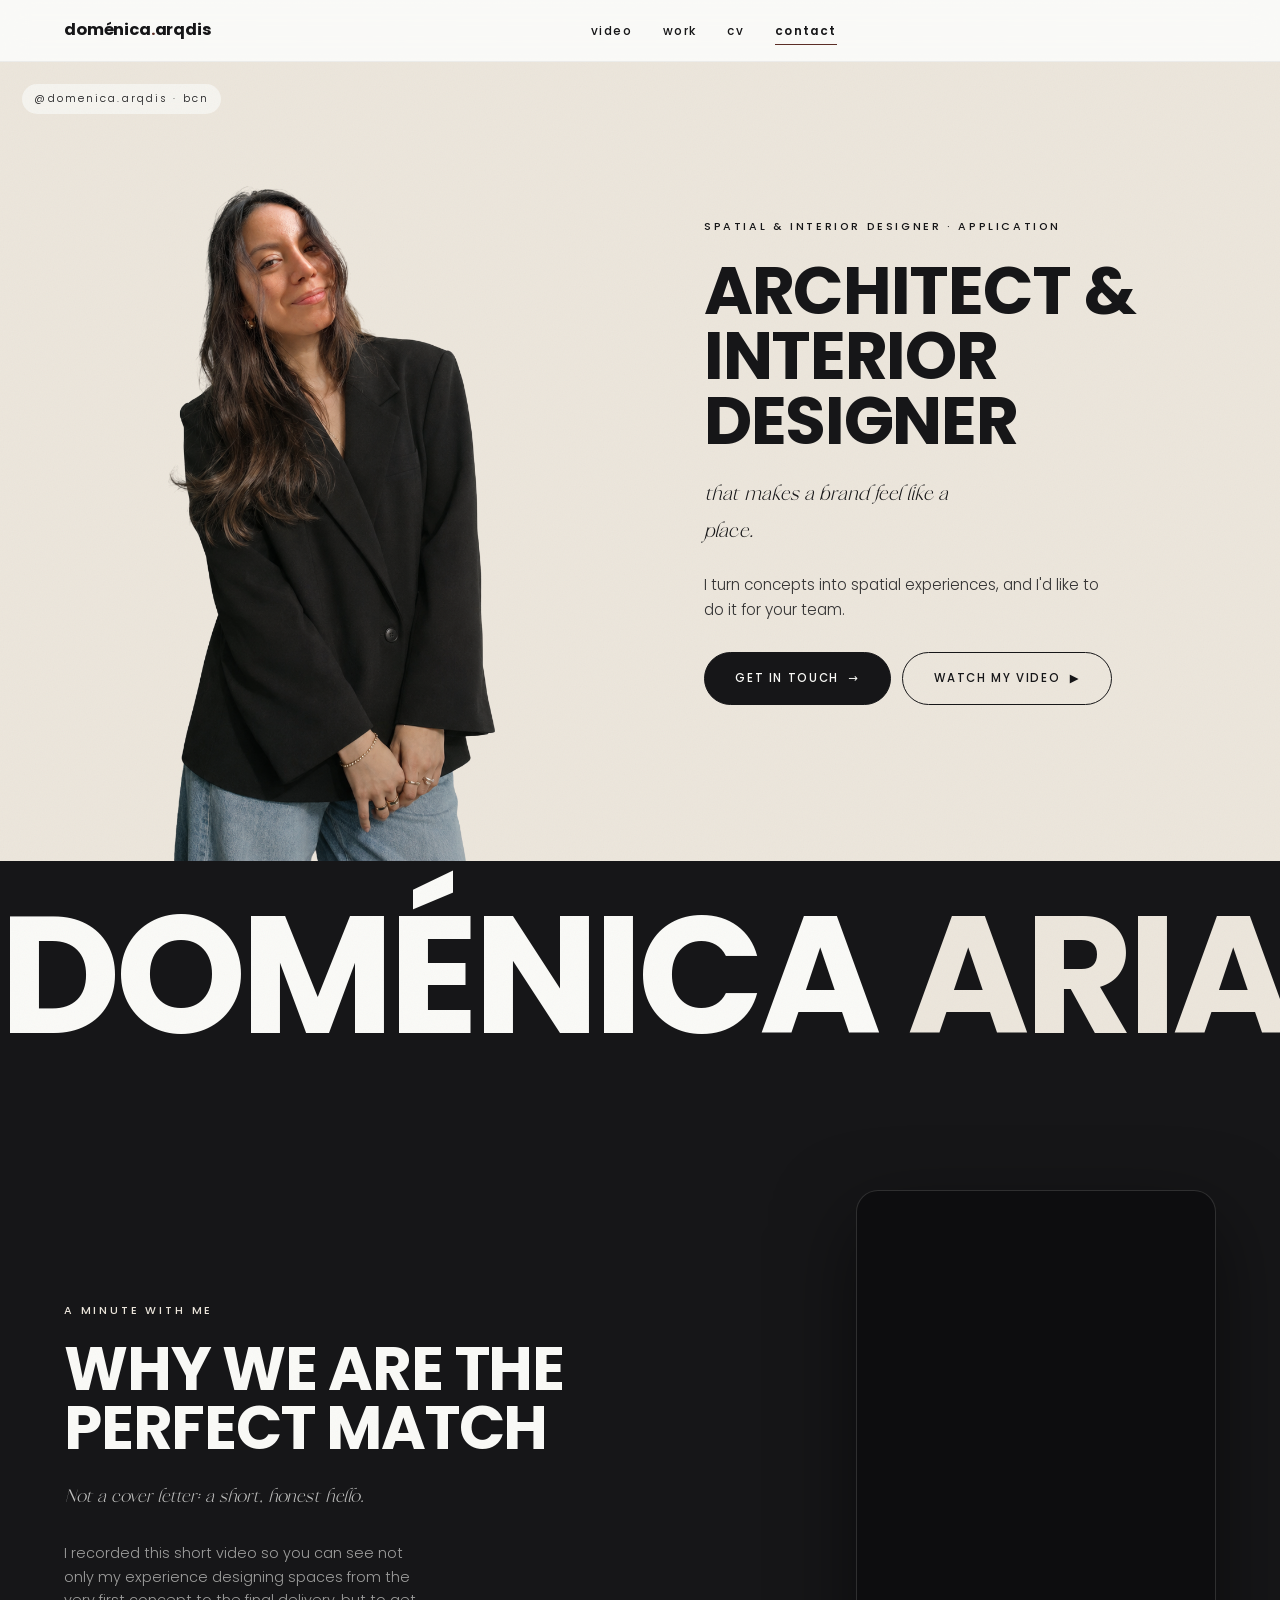
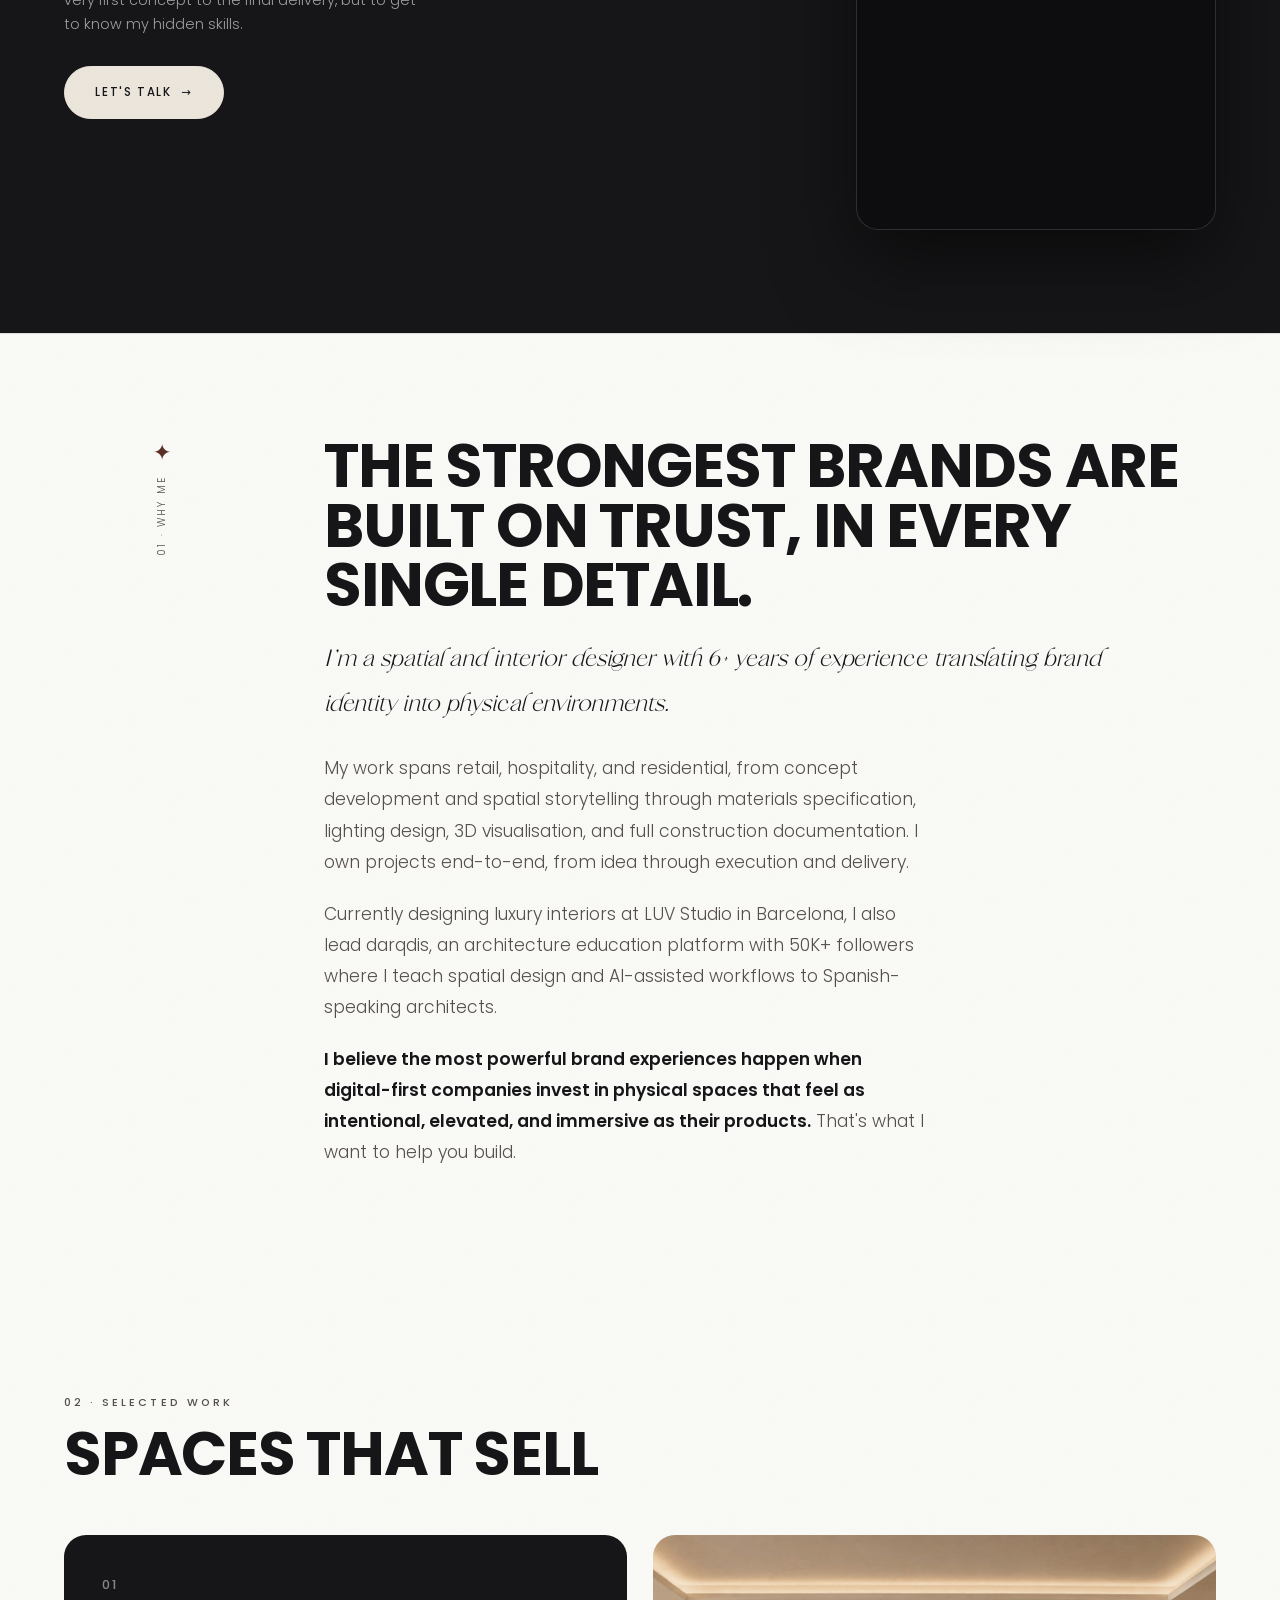
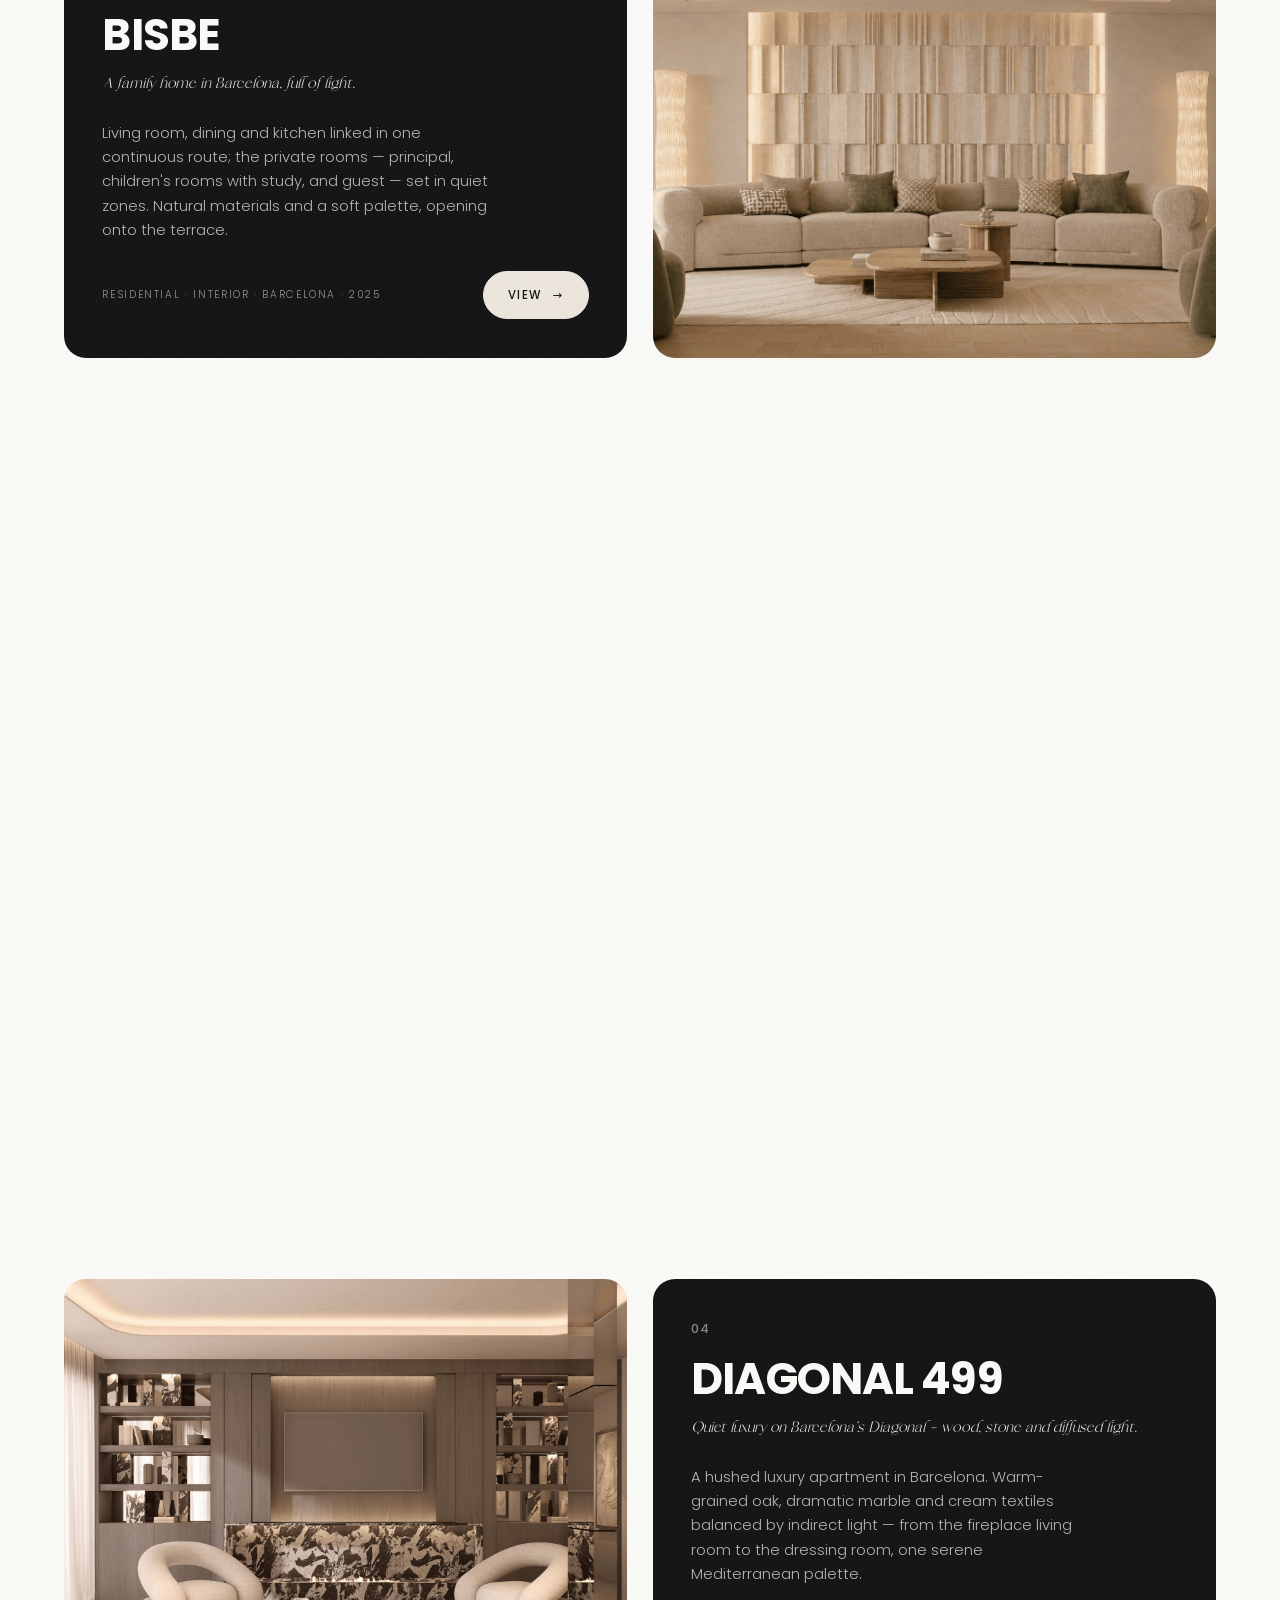
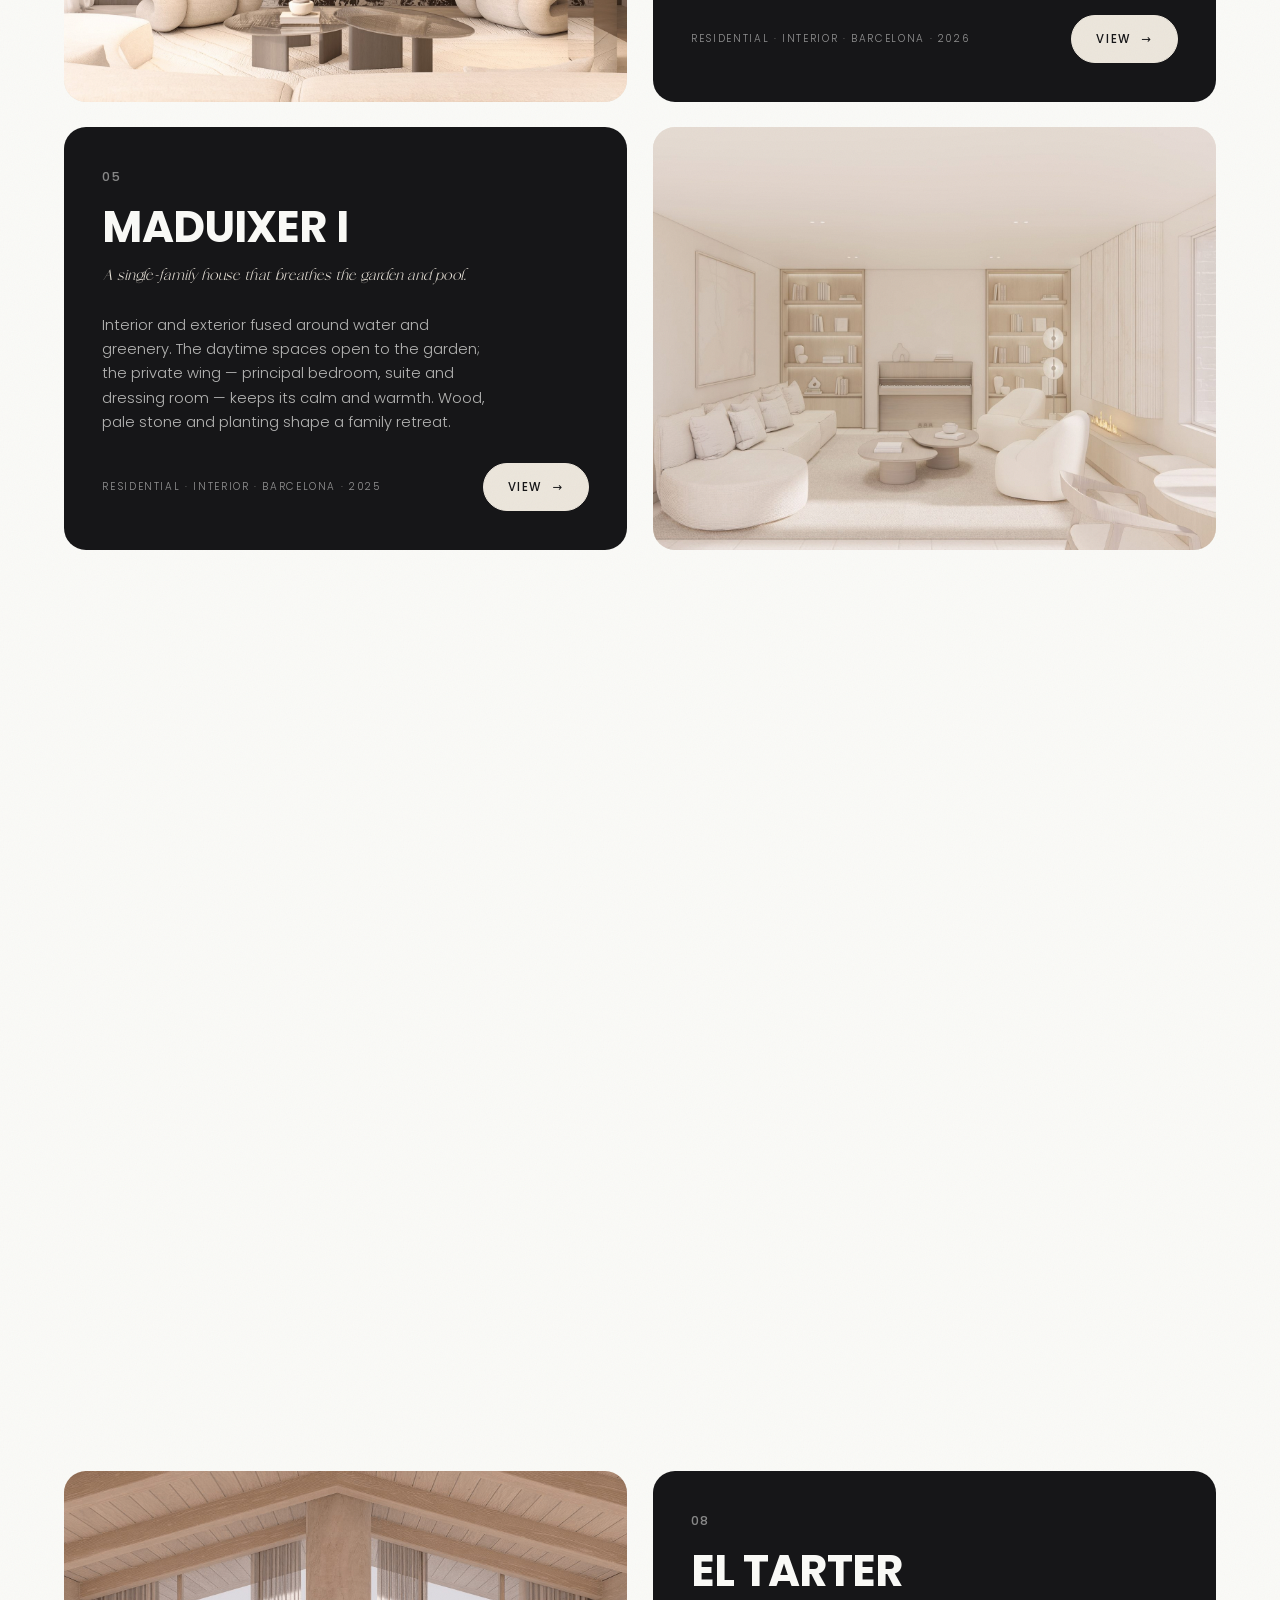
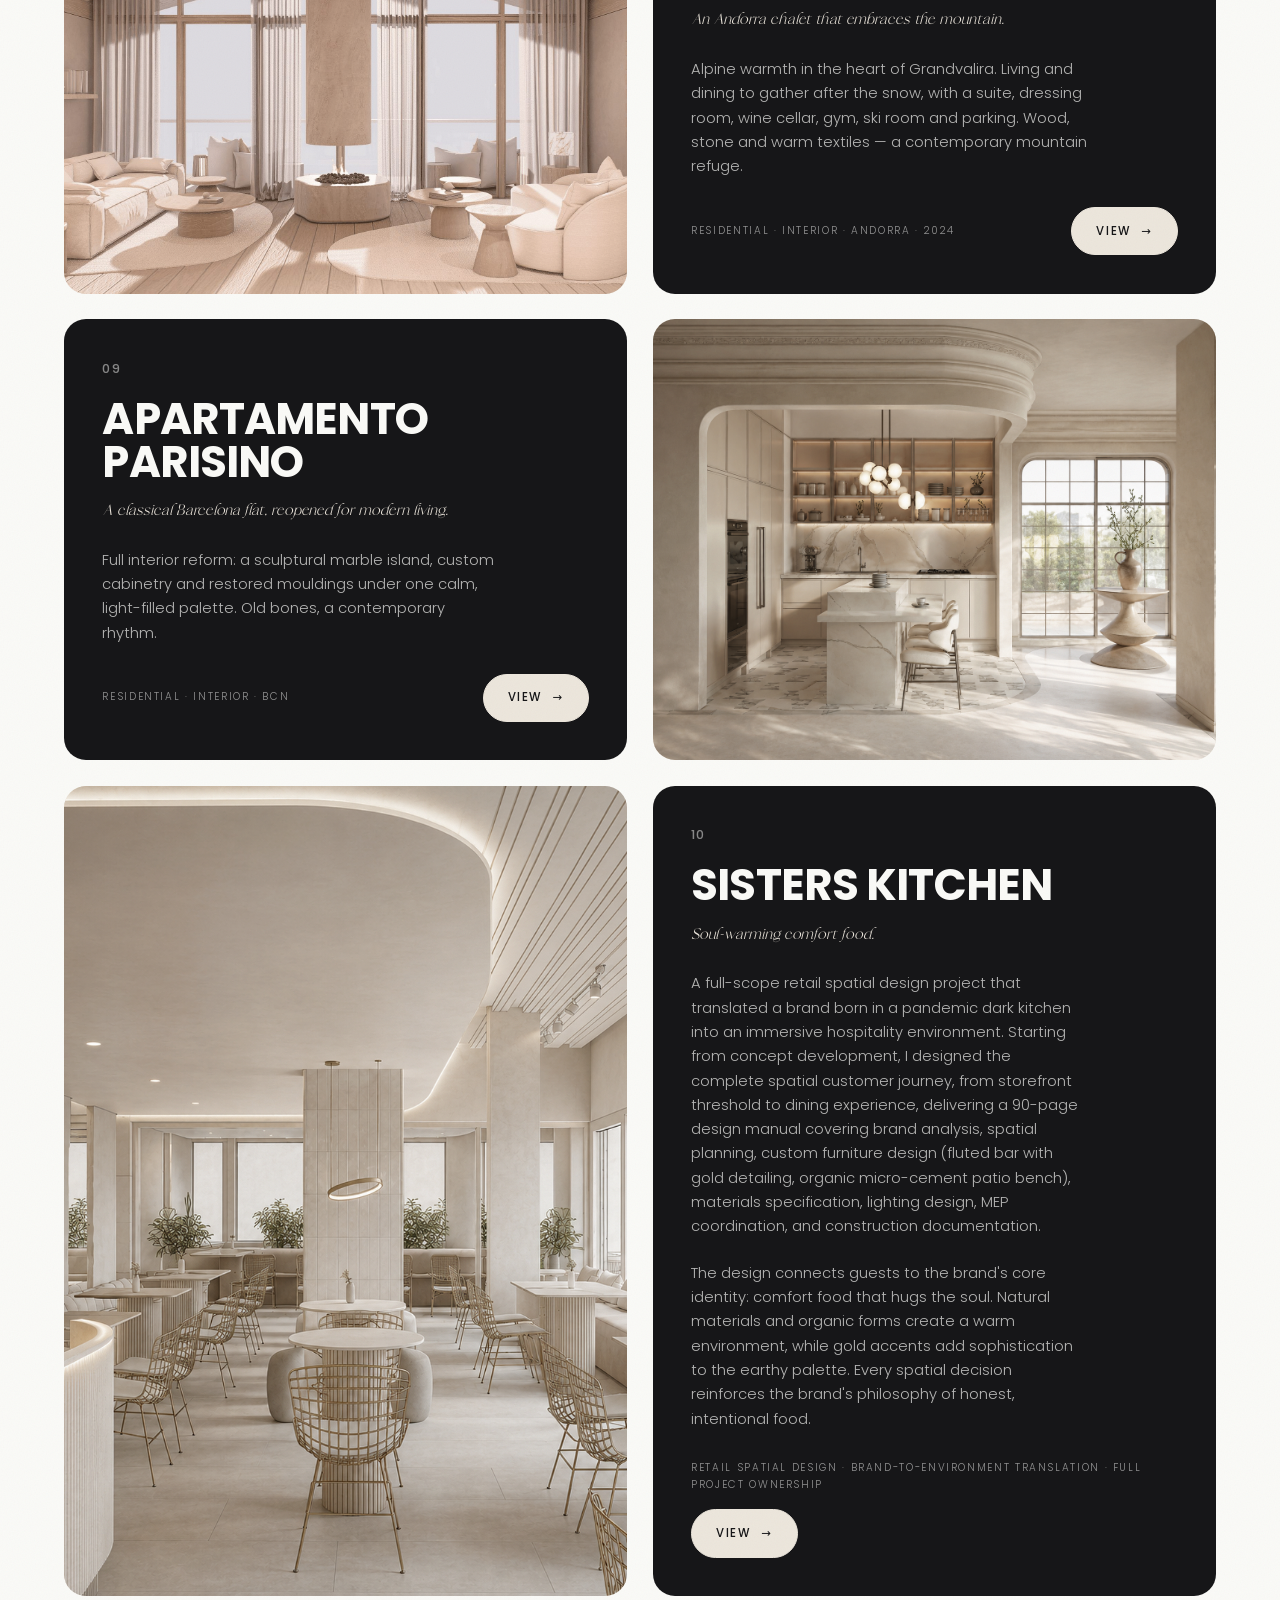
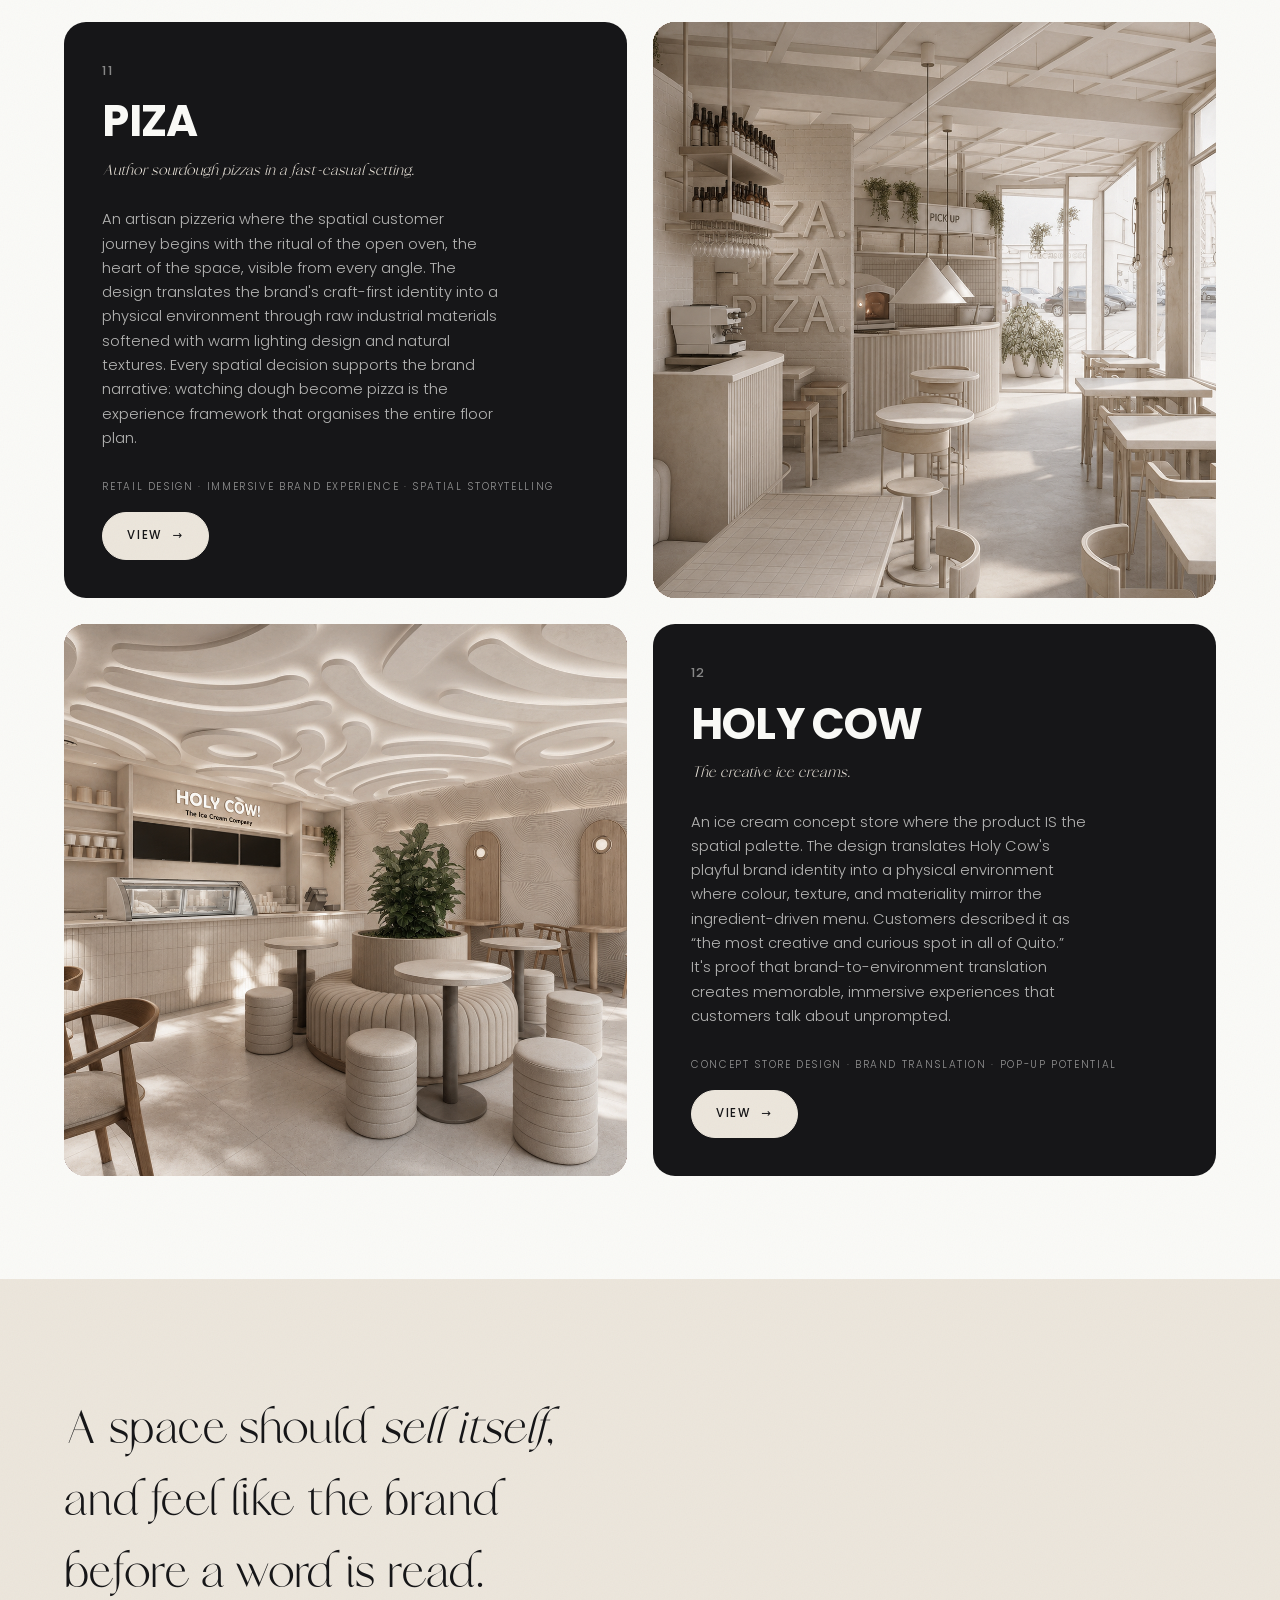
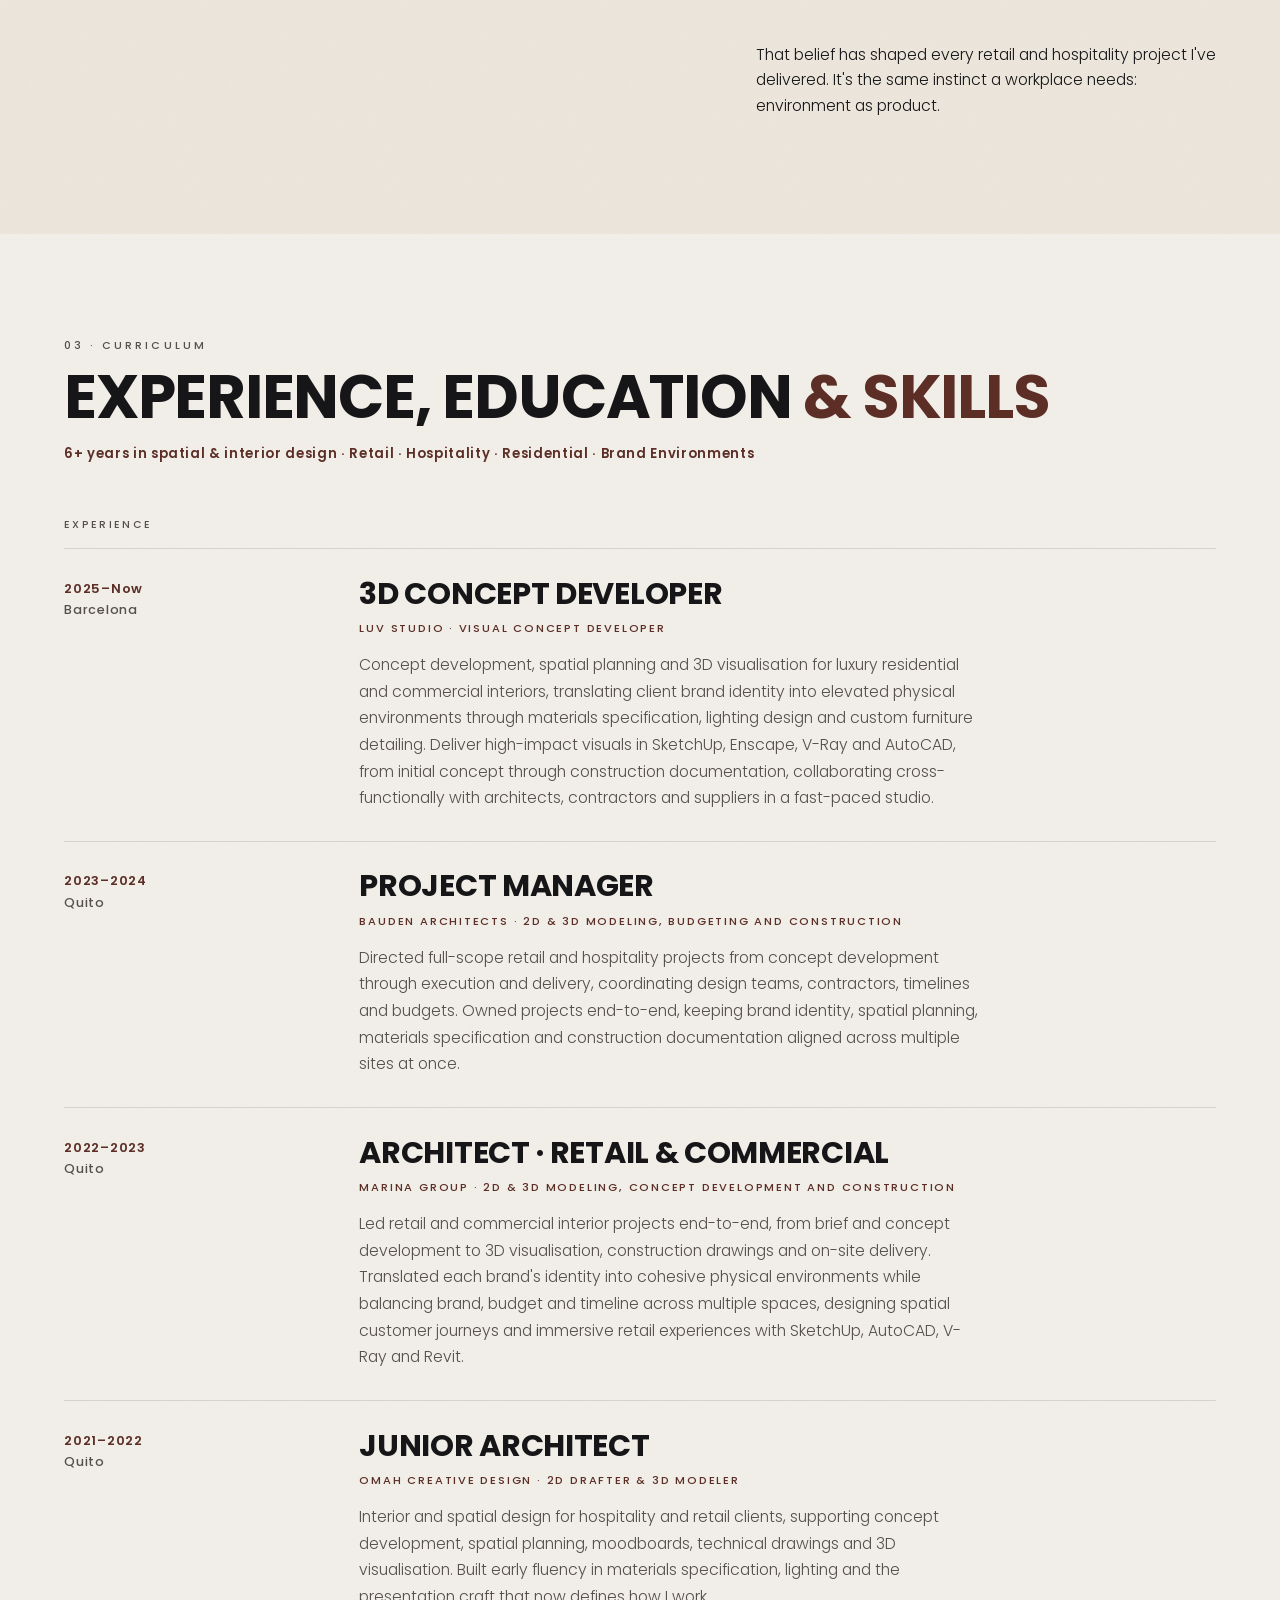
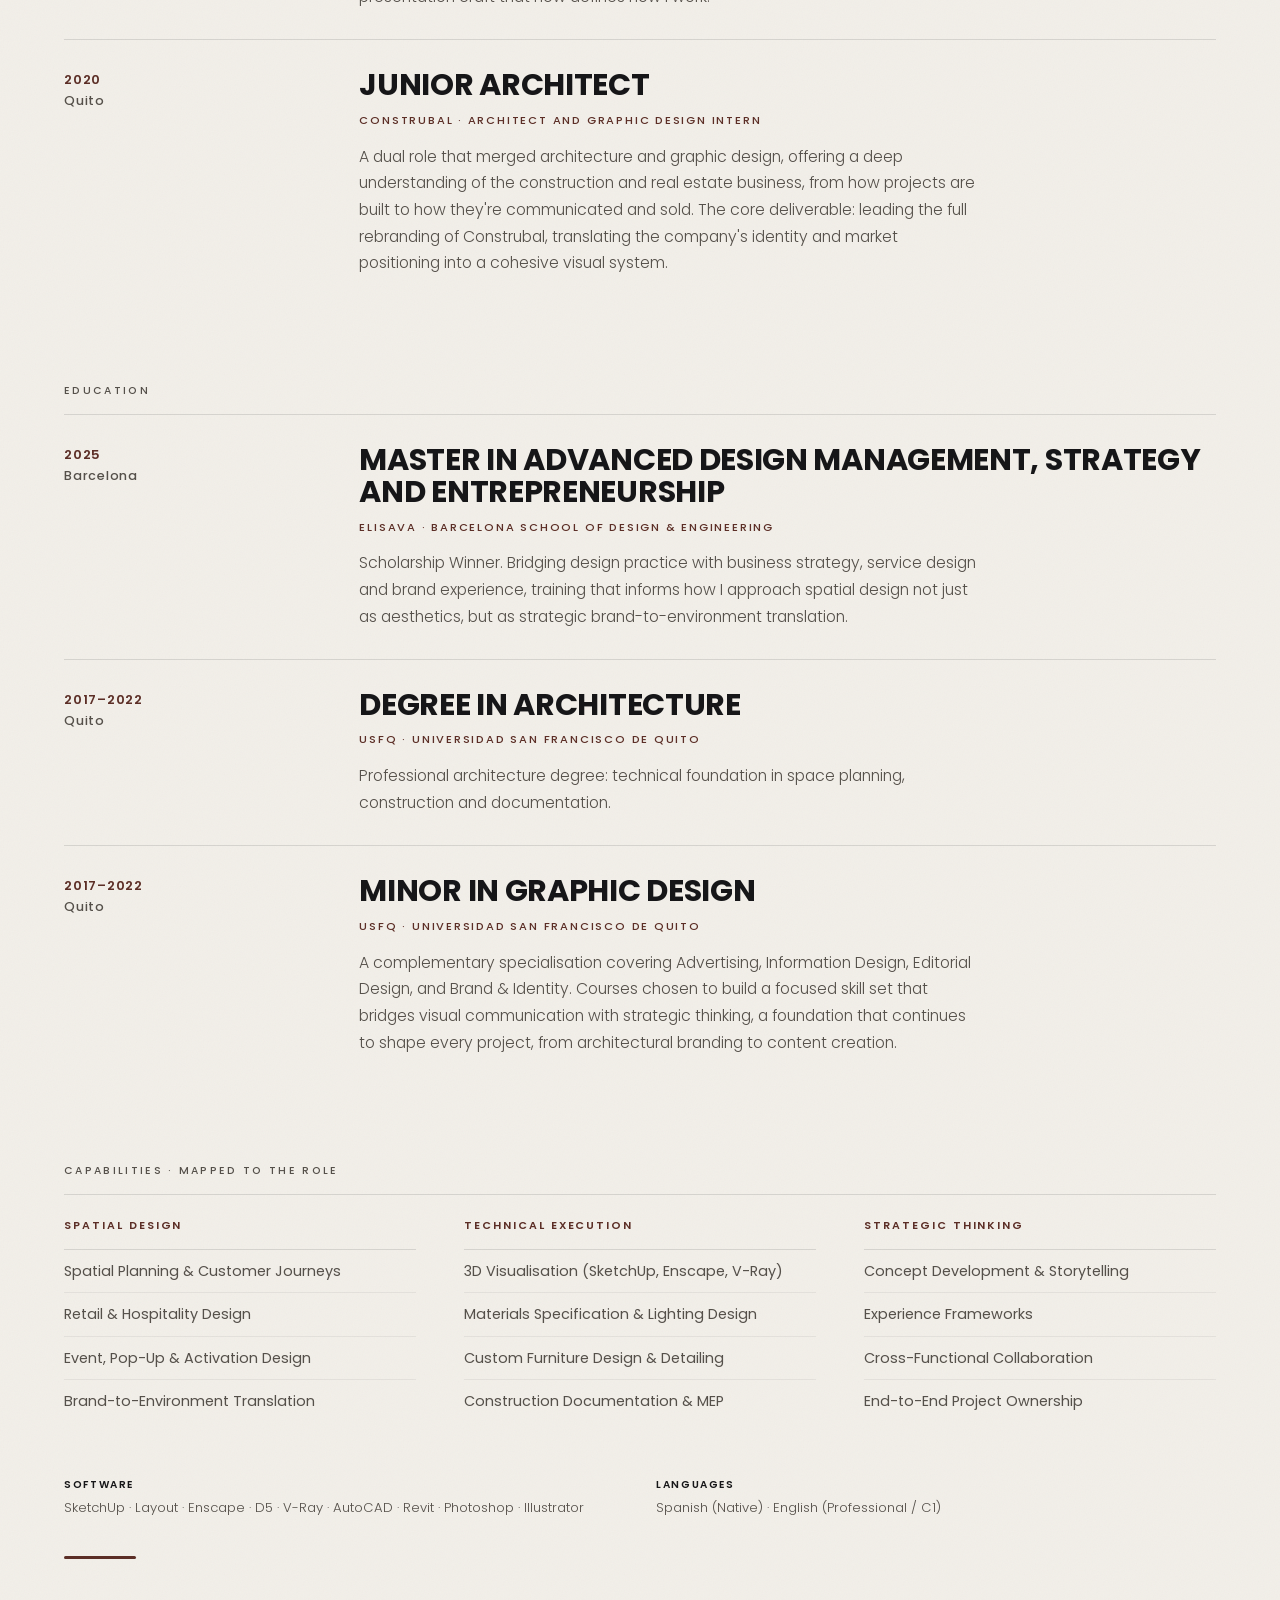
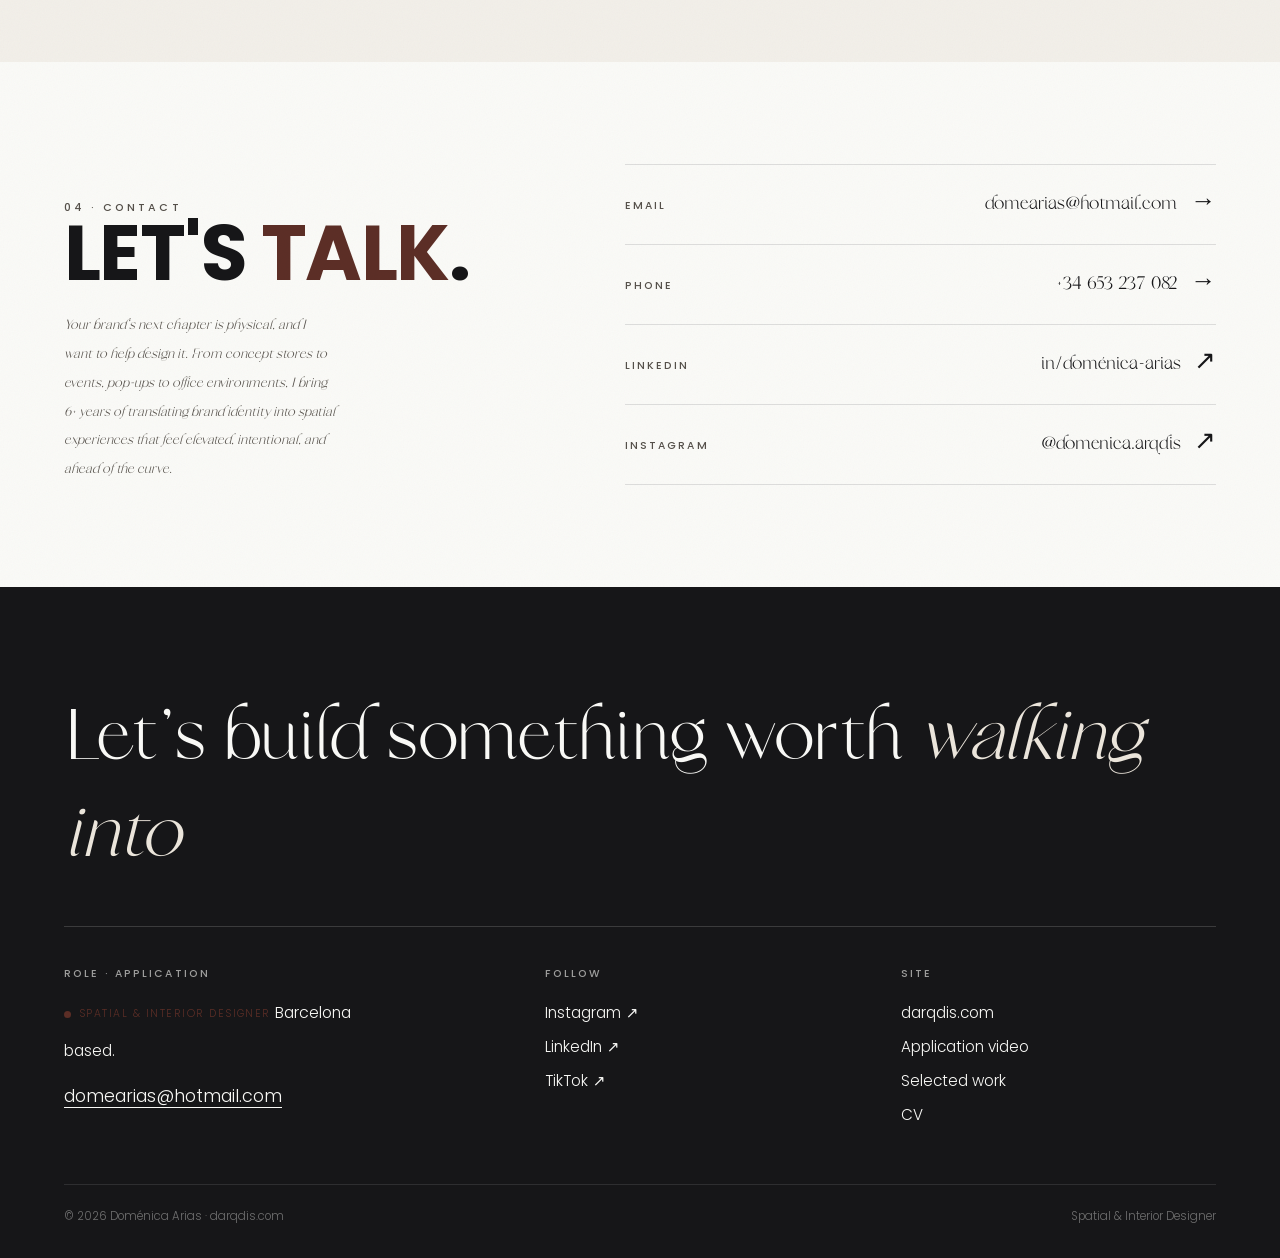
==== commit 898220cb: "application: aplica las guidelines de marca (Frunchy Sage + Poppins, oxblood) Actualiza el portfolio" ====
--- a/application/index.html
+++ b/application/index.html
@@ -35,32 +35,39 @@
    (grain, reveal, sticky nav, mobile menu).
    ============================================================ */
 
-@import url('https://fonts.googleapis.com/css2?family=Archivo:ital,wght@0,300;0,400;0,500;0,600;0,700;1,400;1,500&family=Playfair+Display:ital,wght@0,400;0,500;0,600;0,700;0,800;0,900;1,400;1,500;1,600;1,700&family=Space+Grotesk:wght@400;500;600;700&display=swap');
+@import url('https://fonts.googleapis.com/css2?family=Poppins:ital,wght@0,300;0,400;0,500;0,600;0,700;0,800;0,900;1,400;1,500&display=swap');
+@font-face {
+  font-family: 'Frunchy Sage';
+  src: url('/fonts/frunchysage.ttf') format('truetype');
+  font-weight: 400; font-style: normal; font-display: swap;
+}
 
 :root {
-  /* darqdis neutral base (kept) */
+  /* darqdis neutral base — blanco hueso */
   --cream:     #FAFAF7;
-  --cream-2:   #F1F0FB;   /* faint lilac-tinted alt band */
+  --cream-2:   #F2EFE9;   /* banda alterna, neutro cálido */
   --paper:     #FFFFFF;   /* White */
-  --ink:       #161618;   /* Background Black */
+  --ink:       #161618;   /* casi negro — texto */
   --ink-2:     #000000;   /* Black */
-  --ink-soft:  #47454F;   /* cool grey for secondary text */
-
-  /* brand palette */
-  --lilac:      #CACCFB;  /* Light Purple: signature block */
-  --lilac-soft: #E7E8FD;  /* lighter tint */
-  --purple:     #A7AAF8;  /* Mid Purple */
-  --purple-deep:#9539F2;  /* Accent Purple */
-  --blue:       #1326FD;  /* Deep Blue: primary accent */
-  --blue-mid:   #6FA0FF;  /* Mid Blue */
-  --lime:       #BFFF37;  /* Lime: tiny pop */
+  --ink-soft:  #55504A;   /* gris cálido para texto secundario */
+
+  /* paleta mid-century — oxblood + neutros cálidos
+     (nombres heredados, repuntados al nuevo acento) */
+  --oxblood:    #5C2E26;  /* único acento */
+  --lilac:      #ECE6DC;  /* bloque claro (firma/hero) — texto oscuro encima */
+  --lilac-soft: #F3EFE8;  /* tinte más claro */
+  --purple:     #5C2E26;  /* → oxblood */
+  --purple-deep:#5C2E26;  /* → oxblood */
+  --blue:       #5C2E26;  /* acento primario → oxblood */
+  --blue-mid:   #8A5A44;  /* nogal claro */
+  --lime:       #5C2E26;  /* pop → oxblood */
 
   --line:    rgba(22, 22, 24, 0.12);
   --line-2:  rgba(22, 22, 24, 0.06);
 
-  --serif:   'Playfair Display', Georgia, 'Times New Roman', serif;
-  --display: 'Space Grotesk', 'Archivo', system-ui, sans-serif;
-  --sans:    'Archivo', system-ui, -apple-system, sans-serif;
+  --serif:   'Frunchy Sage', Georgia, 'Times New Roman', serif;   /* display de marca */
+  --display: 'Poppins', system-ui, -apple-system, sans-serif;     /* títulos/labels */
+  --sans:    'Poppins', system-ui, -apple-system, sans-serif;     /* texto */
 
   --sheet-w: 1340px;
   --inset: clamp(22px, 5vw, 80px);
@@ -133,7 +140,7 @@
 .nav__links { display: flex; gap: clamp(1.1rem, 2.4vw, 2.4rem); list-style: none; align-items: center; }
 .nav__links a {
   font-family: var(--sans); font-size: 0.74rem; font-weight: 500;
-  letter-spacing: 0.12em; text-transform: uppercase; text-decoration: none;
+  letter-spacing: 0.12em; text-transform: lowercase; text-decoration: none;
   color: var(--ink); position: relative; padding: 0.3rem 0;
 }
 .nav__links a::after {
@@ -193,7 +200,7 @@
 .heroGrid__media .heroGrid__handle {
   position: absolute; top: 1.4rem; left: 1.4rem; z-index: 3;
   font-family: var(--display); font-size: 0.66rem; letter-spacing: 0.2em;
-  text-transform: uppercase; color: var(--ink); background: rgba(250,250,247,0.7);
+  text-transform: lowercase; color: var(--ink); background: rgba(250,250,247,0.7);
   padding: 0.4rem 0.75rem; border-radius: 100px; backdrop-filter: blur(6px);
 }
 .heroGrid__panel {
@@ -304,6 +311,7 @@
 .ph__tag {
   font-family: ui-monospace, 'SFMono-Regular', 'Menlo', monospace;
   font-size: 0.6rem; letter-spacing: 0.04em; text-transform: uppercase; color: var(--ink);
+  text-decoration: none;
   border: 1px dashed rgba(22,22,24,0.3); background: rgba(250,250,247,0.4); padding: 0.35rem 0.65rem;
 }
 
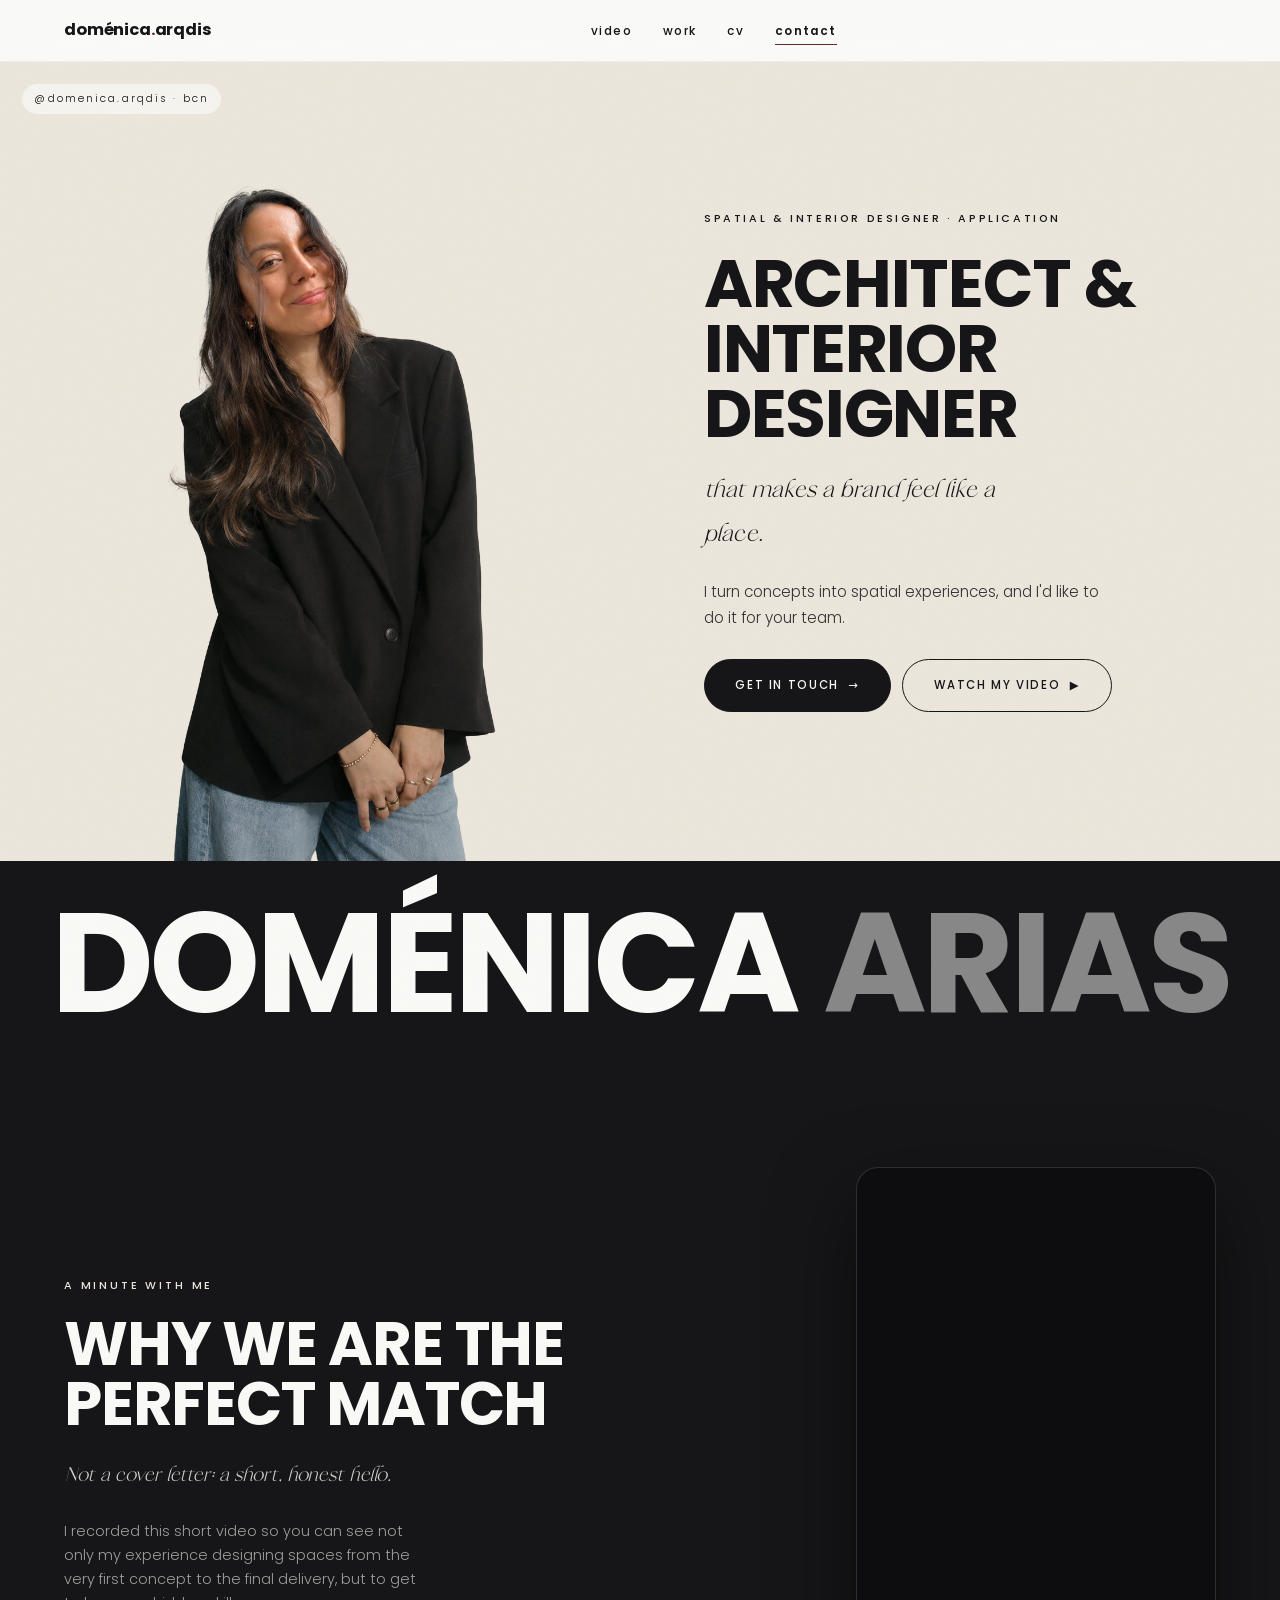
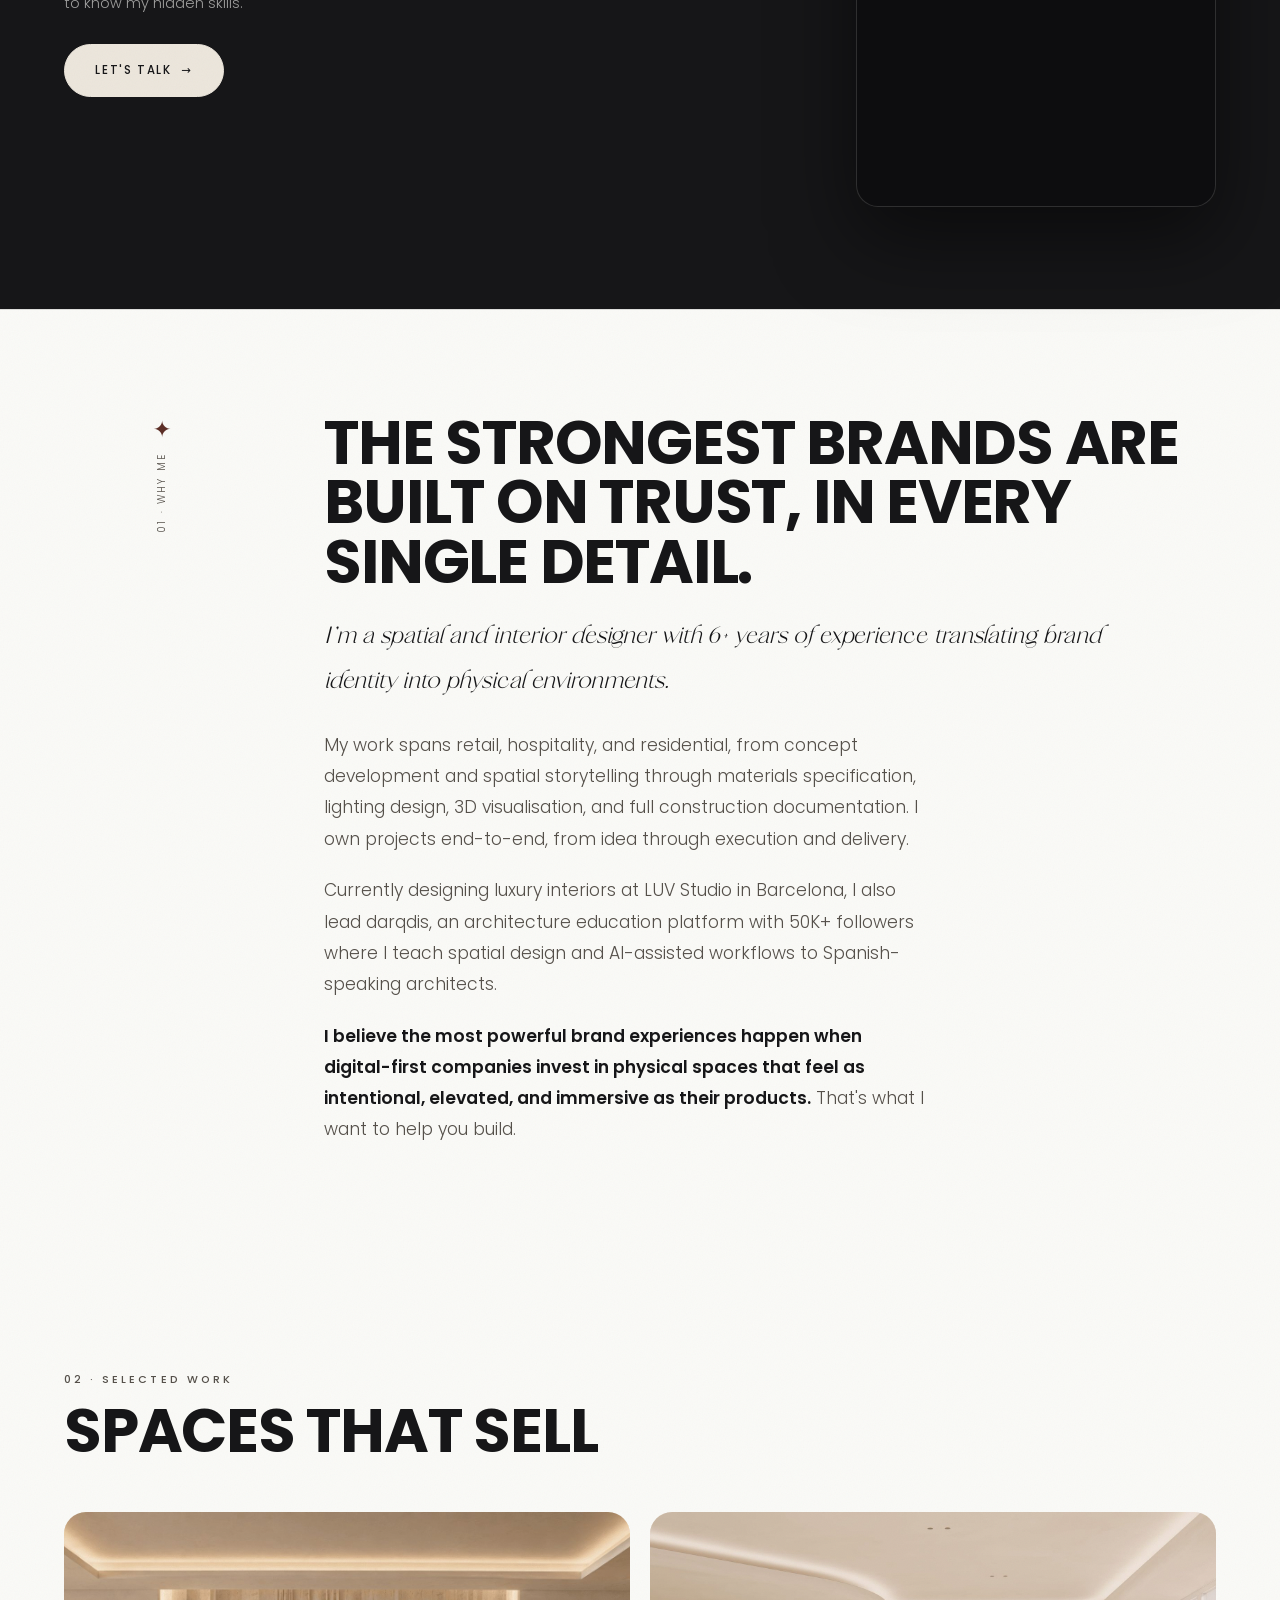
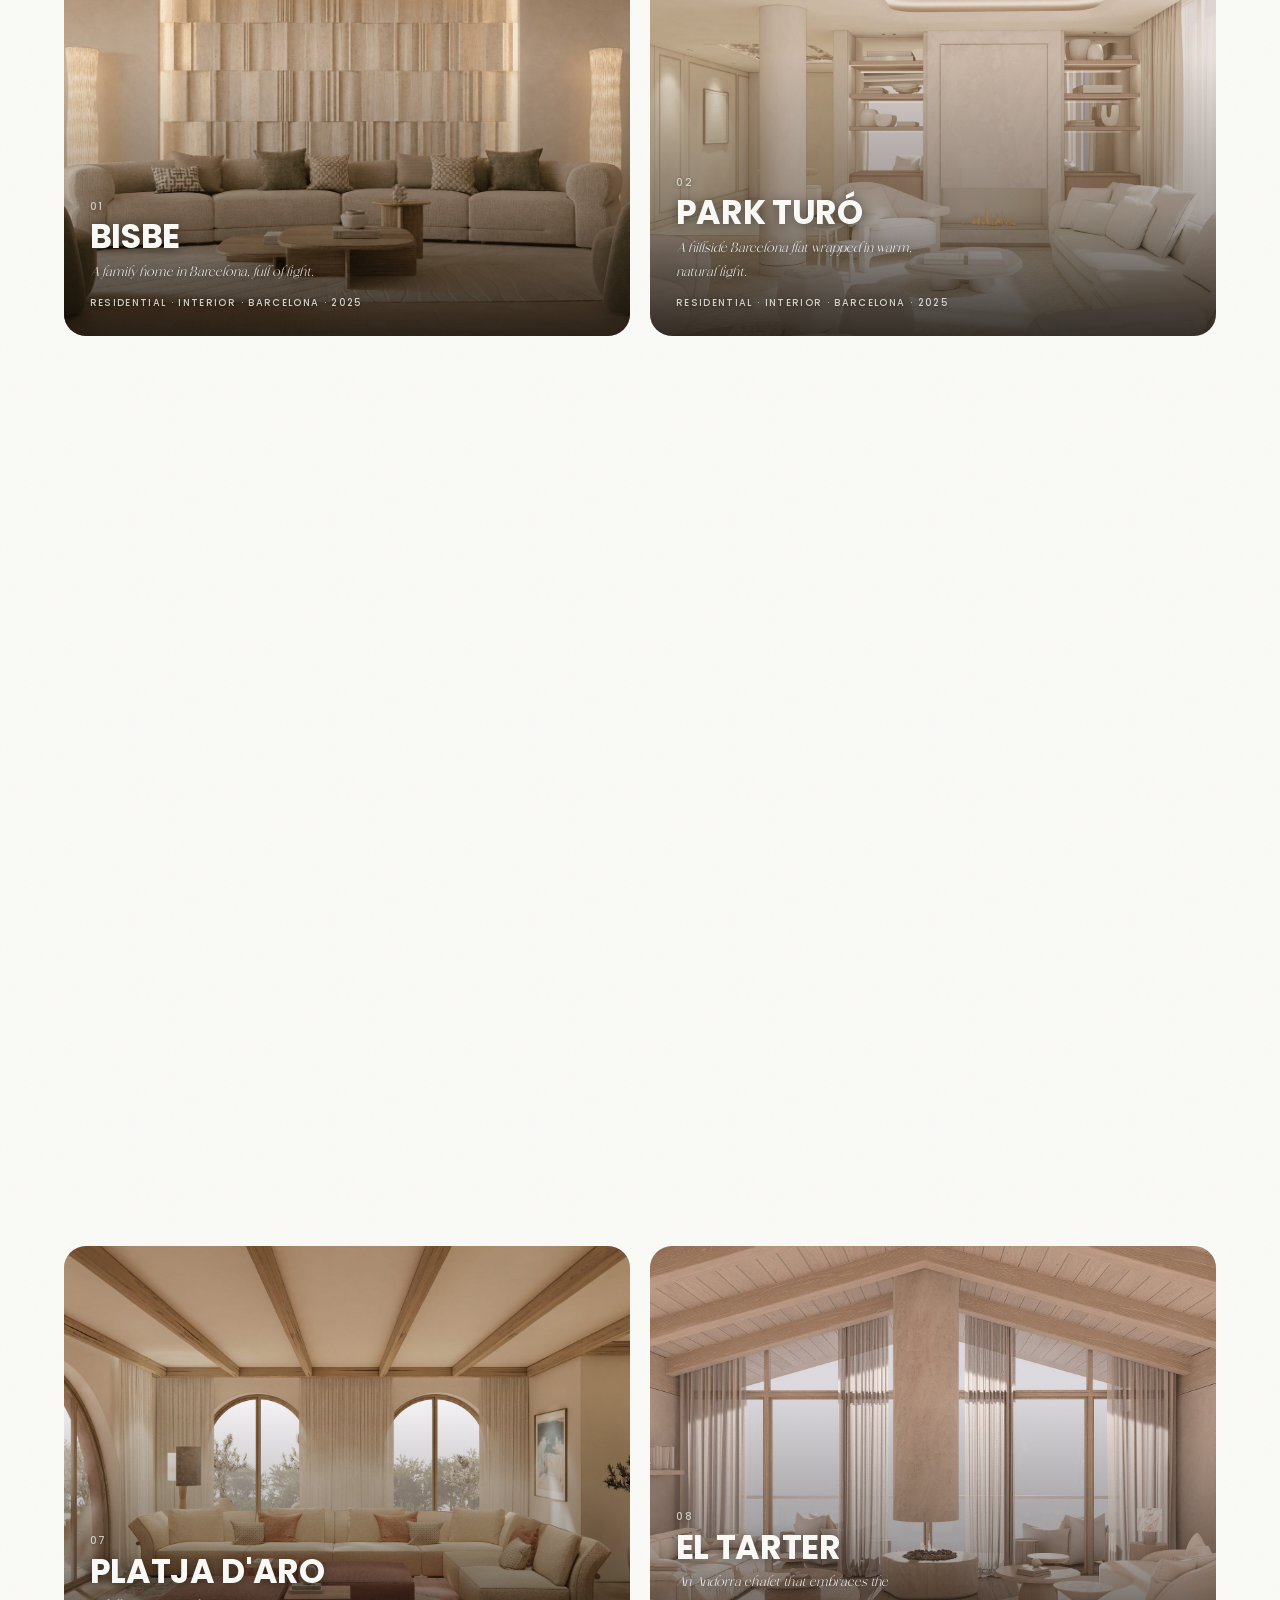
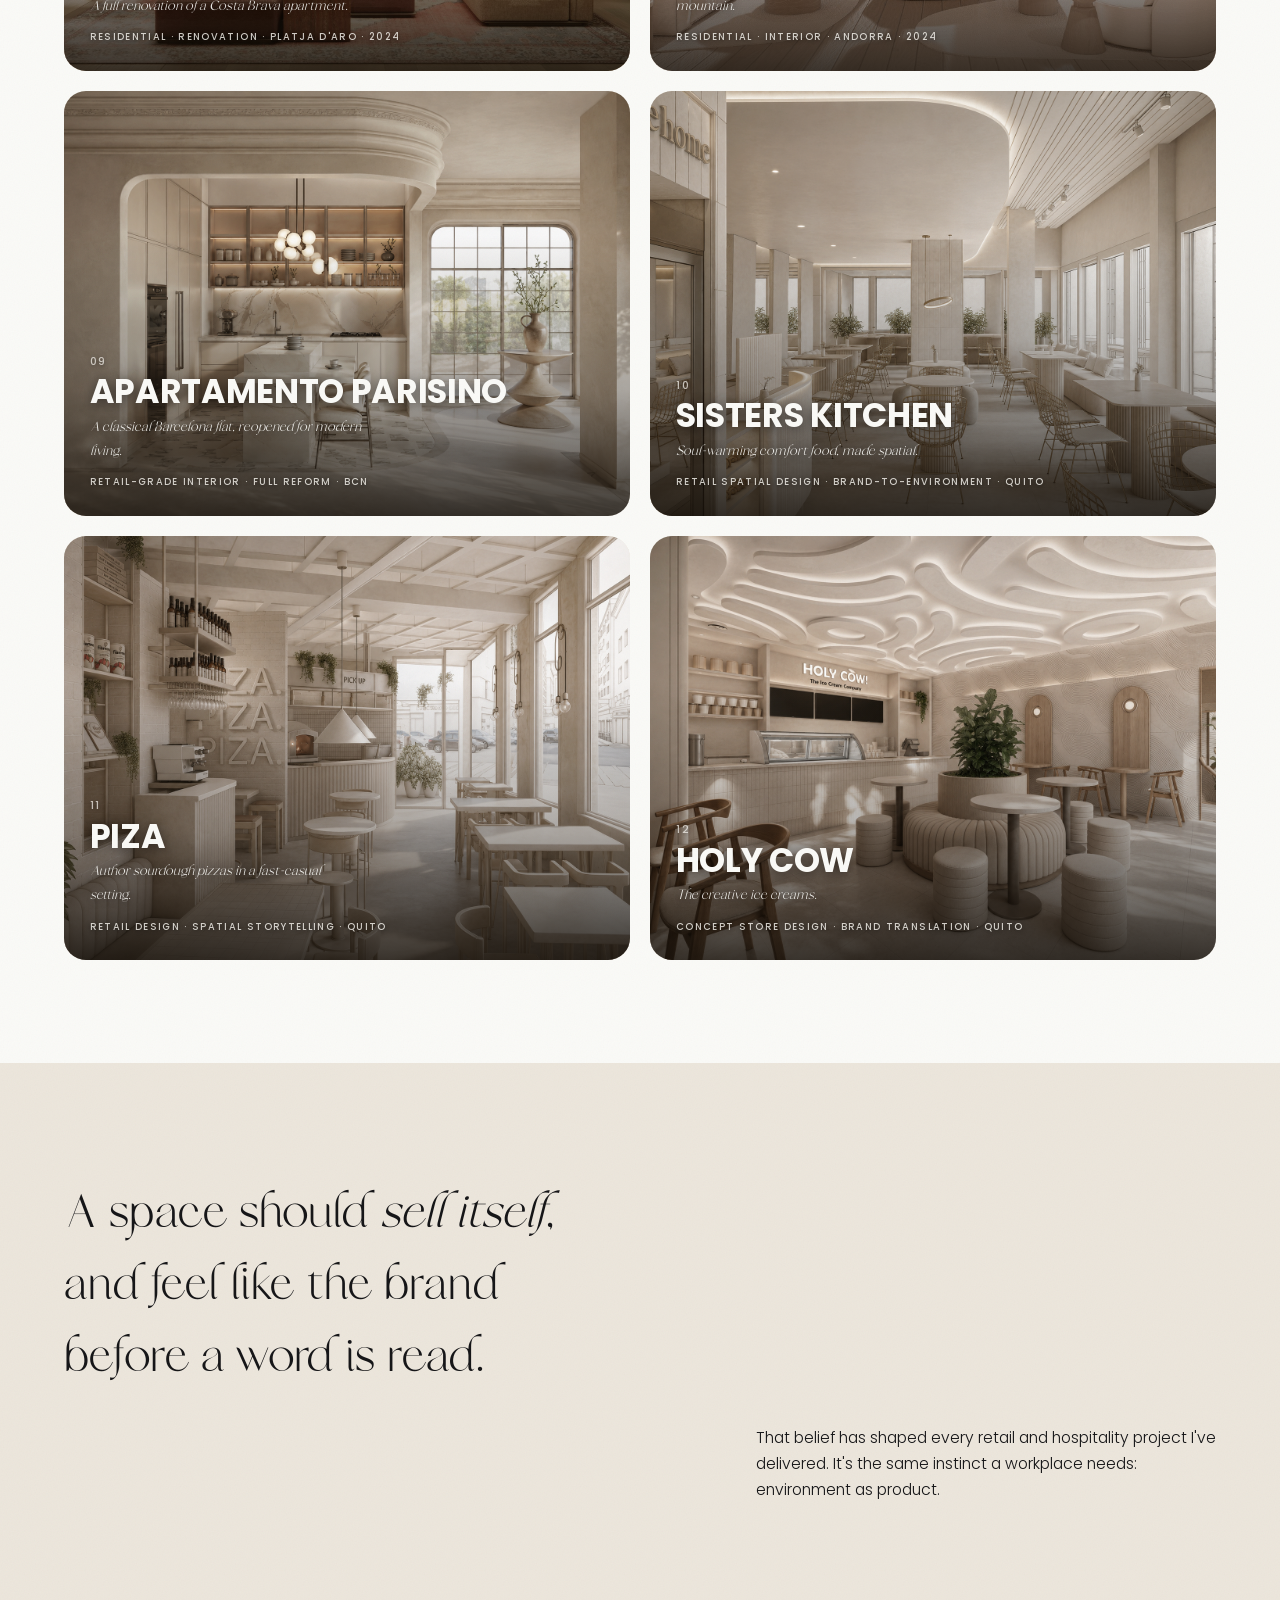
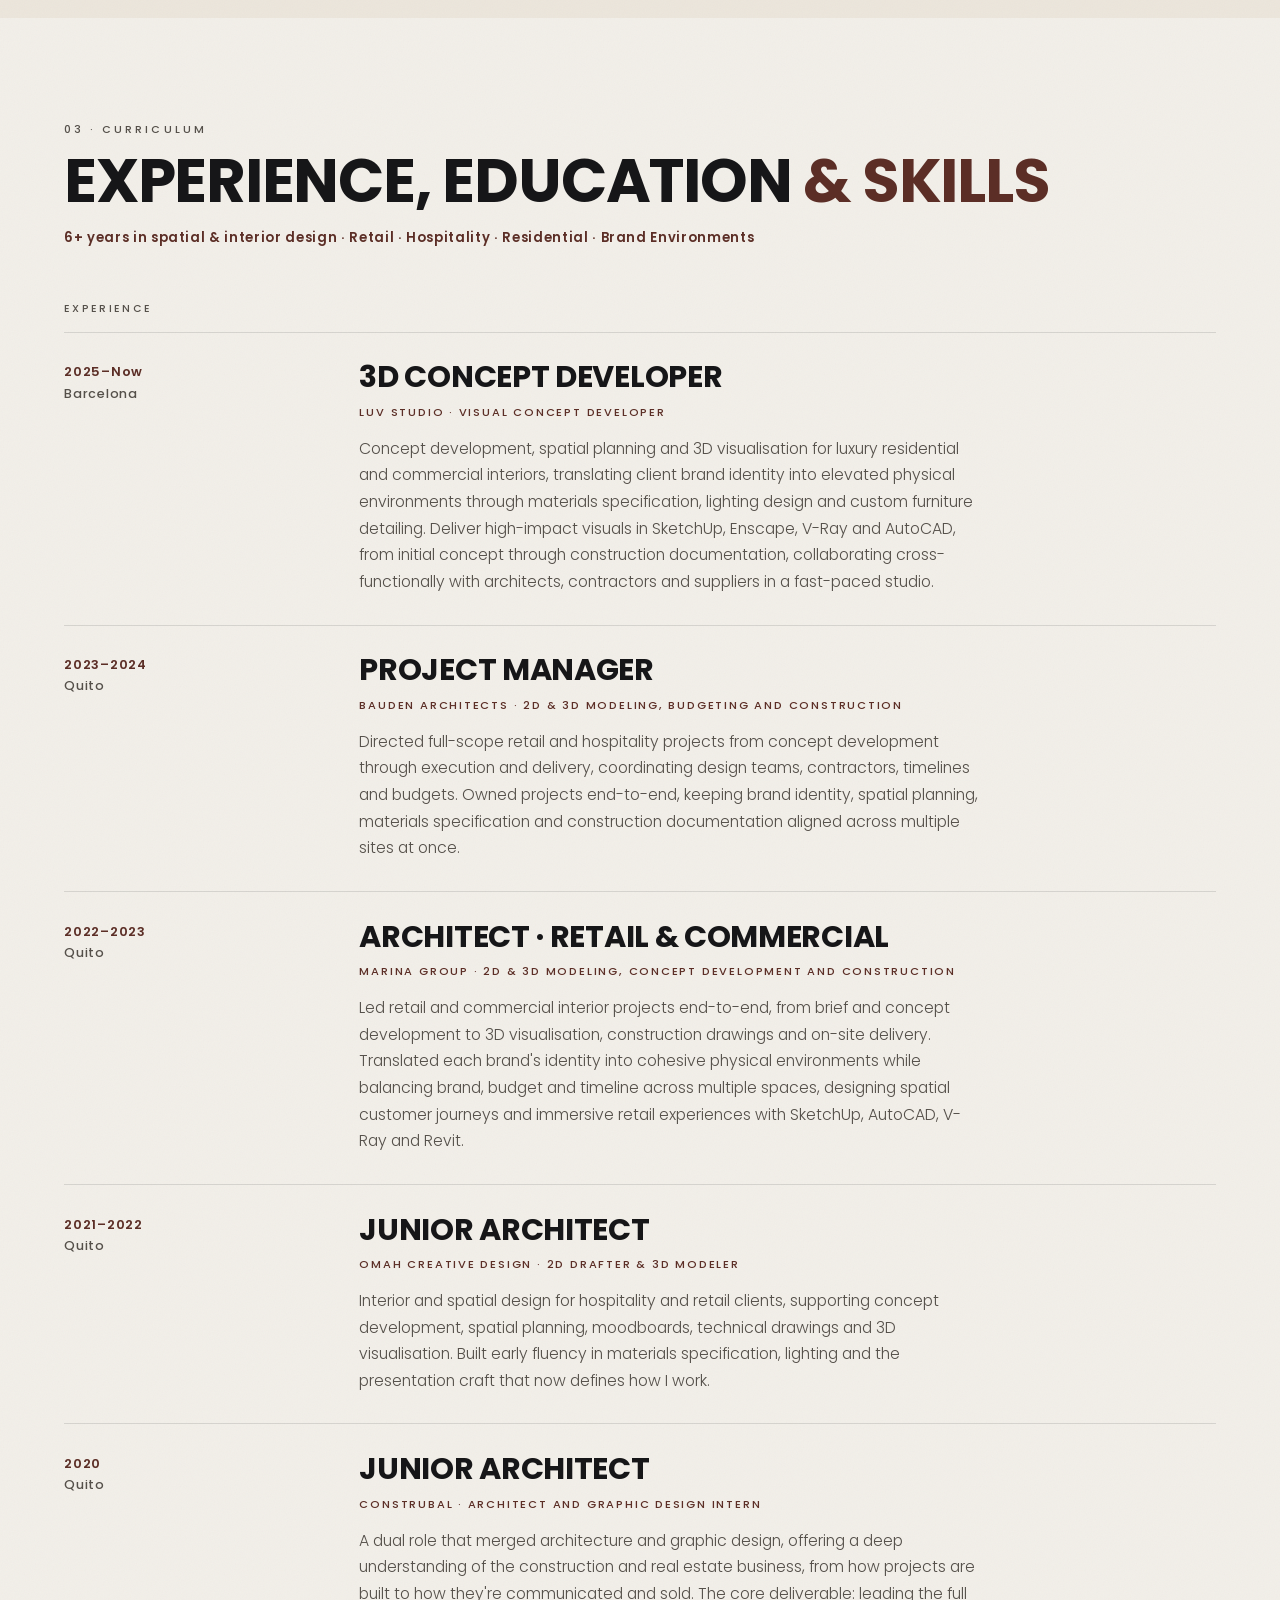
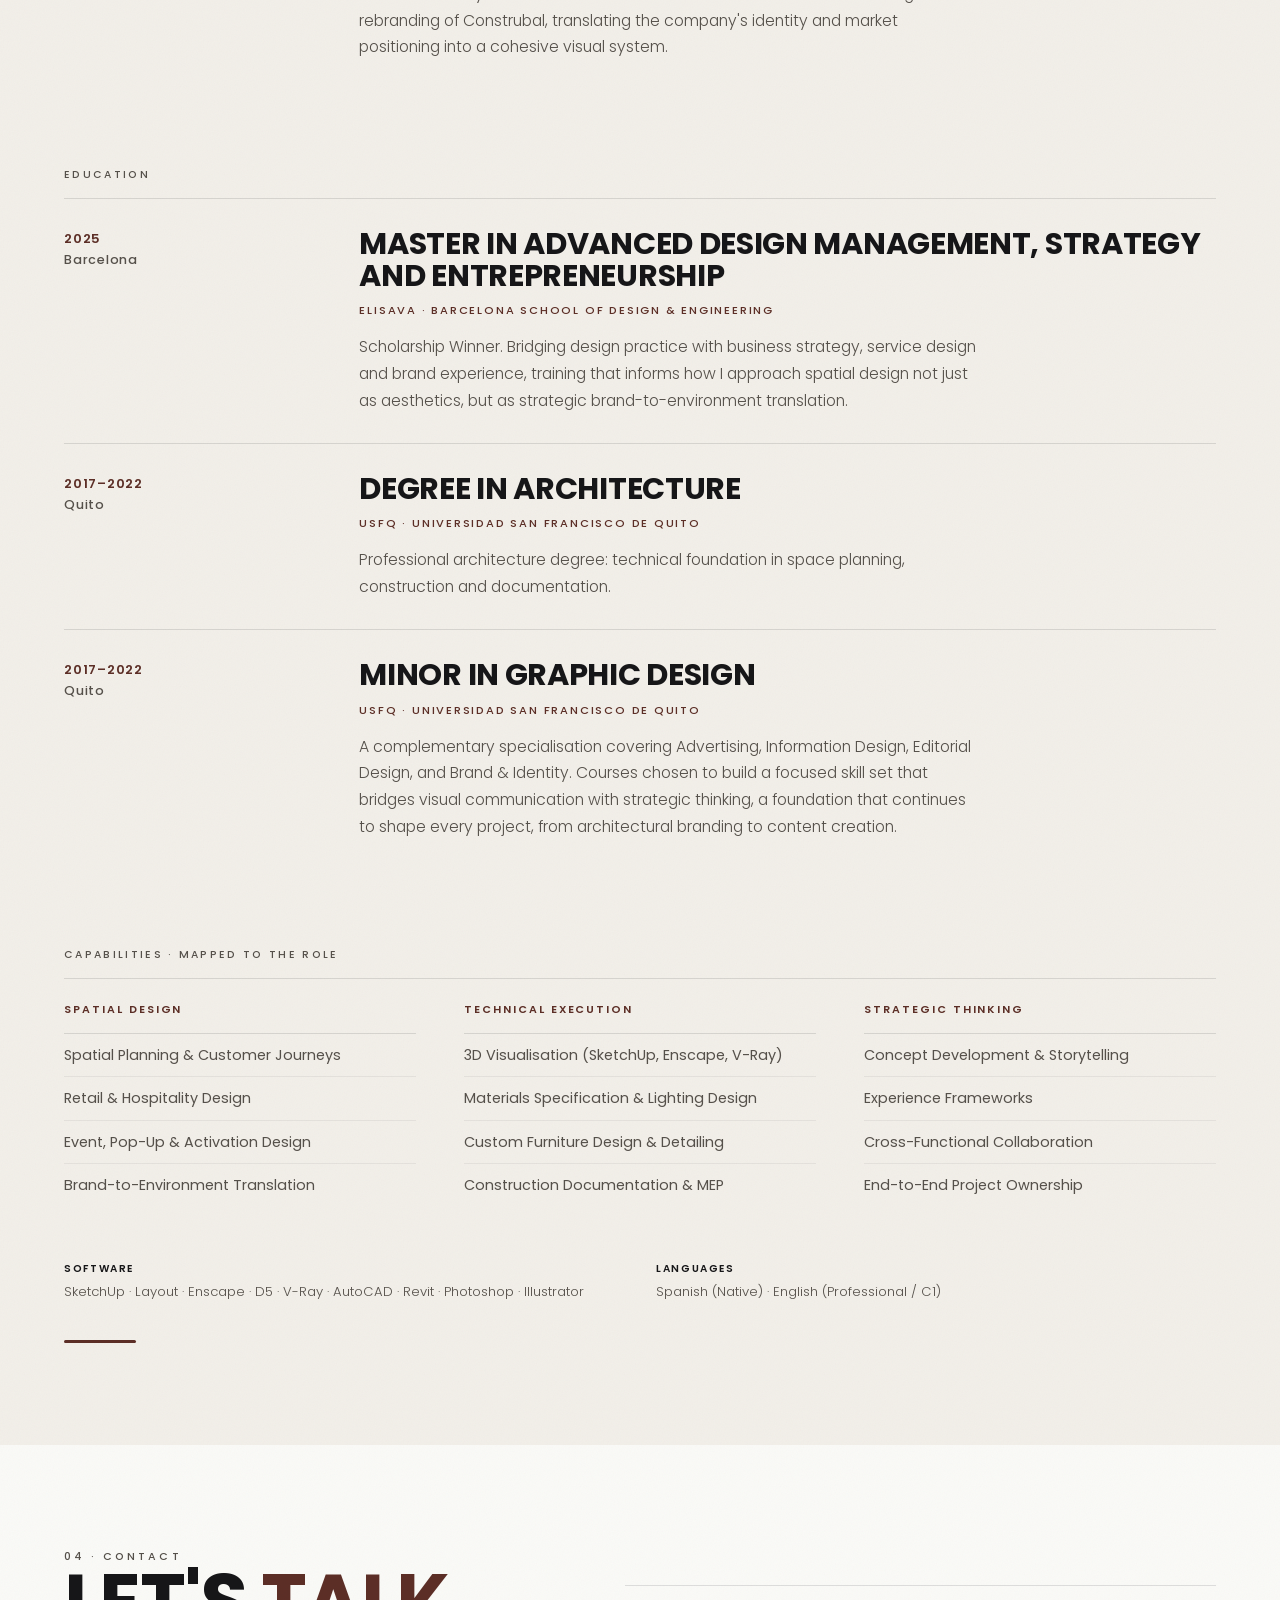
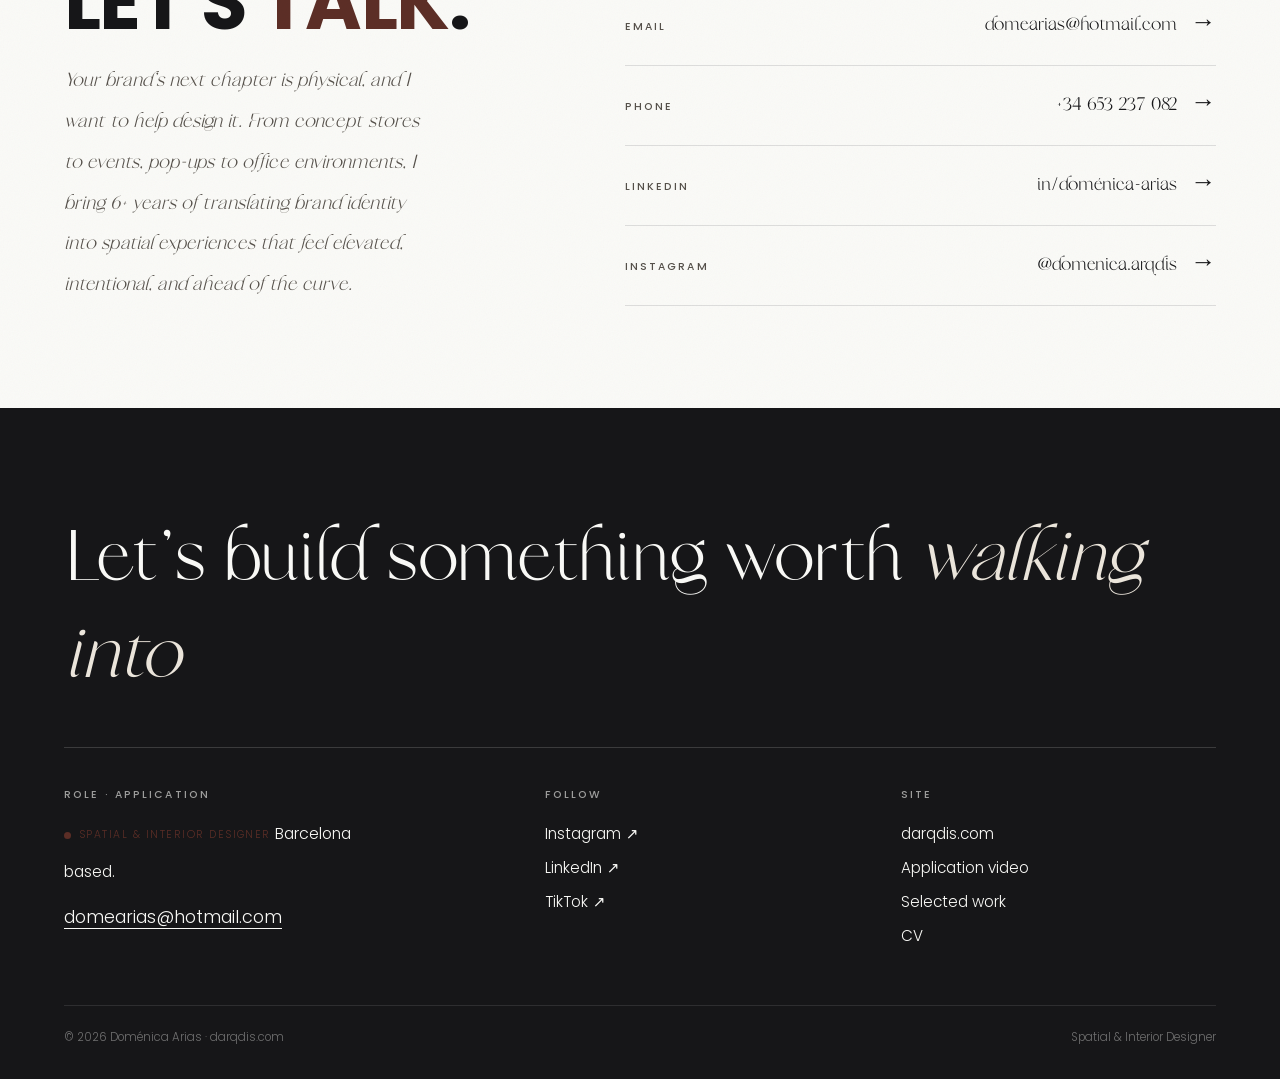
==== commit 28c99433: "application: proyectos estilo portafolio + Frunchy legible + fix título móvil - Sección Work rehecha" ====
--- a/application/index.html
+++ b/application/index.html
@@ -161,7 +161,7 @@
 .nav__note {
   font-family: var(--display); font-weight: 500; font-size: 0.58rem;
   letter-spacing: 0.2em; text-transform: uppercase;
-  color: var(--blue); border: 1px solid rgba(19,38,253,0.4);
+  color: var(--blue); border: 1px solid rgba(92,46,38,0.4);
   border-radius: 100px; padding: 0.5rem 0.9rem; white-space: nowrap;
 }
 @media (max-width: 520px) { .nav__note { display: none; } }
@@ -215,7 +215,7 @@
 }
 .heroGrid__lead {
   font-family: var(--serif); font-style: italic; font-weight: 400;
-  font-size: clamp(1.3rem, 2.2vw, 1.9rem); line-height: 1.3; color: var(--ink);
+  font-size: clamp(1.55rem, 2.6vw, 2.15rem); line-height: 1.32; color: var(--ink);
   max-width: 24ch;
 }
 .heroGrid__body { font-size: 0.95rem; color: var(--ink); max-width: 46ch; line-height: 1.7; opacity: 0.86; }
@@ -227,11 +227,15 @@
 .wordband { background: var(--ink); overflow: hidden; padding: clamp(1.4rem, 3vw, 2.4rem) 0; }
 .wordband span {
   display: block; font-family: var(--display); font-weight: 700;
-  font-size: clamp(3rem, 13vw, 11rem); line-height: 0.9; letter-spacing: -0.03em;
+  font-size: clamp(2.6rem, 11vw, 10rem); line-height: 0.9; letter-spacing: -0.03em;
   text-transform: uppercase; color: var(--cream); white-space: nowrap;
   text-align: center;
 }
-.wordband span em { font-style: normal; color: var(--lilac); }
+.wordband span em { font-style: normal; color: rgba(250,250,247,0.5); }
+@media (max-width: 680px) {
+  .wordband { padding: 2rem 0; }
+  .wordband span { white-space: normal; font-size: 15vw; line-height: 0.96; }
+}
 
 /* ============================================================
    VIDEO · vertical (9:16) feature
@@ -240,7 +244,7 @@
 .video__grid { display: grid; grid-template-columns: 1fr 0.75fr; gap: clamp(2rem, 5vw, 5rem); align-items: center; }
 .video__eyebrow { font-family: var(--display); font-weight: 500; font-size: 0.68rem; letter-spacing: 0.26em; text-transform: uppercase; color: var(--lilac); margin-bottom: 1.2rem; }
 .video__title { font-family: var(--display); font-weight: 700; font-size: clamp(2.2rem, 5vw, 3.8rem); line-height: 0.98; letter-spacing: -0.02em; text-transform: uppercase; }
-.video__lead { font-family: var(--serif); font-style: italic; font-size: clamp(1.15rem, 2vw, 1.6rem); color: rgba(250,250,247,0.75); margin: 1.4rem 0 1.6rem; max-width: 34ch; line-height: 1.4; }
+.video__lead { font-family: var(--serif); font-style: italic; font-size: clamp(1.4rem, 2.2vw, 1.75rem); color: rgba(250,250,247,0.82); margin: 1.4rem 0 1.6rem; max-width: 34ch; line-height: 1.4; }
 .video__note { font-size: 0.9rem; color: rgba(250,250,247,0.6); max-width: 40ch; margin-bottom: 1.8rem; }
 .video__frame {
   position: relative; width: 100%; max-width: 360px; aspect-ratio: 9 / 16;
@@ -276,43 +280,39 @@
 .work { padding: 0 var(--inset) var(--bandY); }
 .work .band-head { padding-top: var(--bandY); }
 .work__intro { color: var(--ink-soft); font-size: 0.9rem; max-width: 30ch; }
-.work__list { display: flex; flex-direction: column; gap: clamp(1rem, 2vw, 1.6rem); }
-.work-row { display: grid; grid-template-columns: 1fr 1fr; gap: clamp(1rem, 2vw, 1.6rem); }
-.work-row:nth-child(even) .work-card { order: 2; }
-.work-card {
-  background: var(--ink); color: var(--cream); border-radius: var(--radius);
-  padding: clamp(1.8rem, 3vw, 2.8rem); display: flex; flex-direction: column;
-  min-height: clamp(280px, 28vw, 380px);
-}
-.work-card__num { font-family: var(--display); font-weight: 500; font-size: 0.8rem; letter-spacing: 0.1em; color: rgba(250,250,247,0.5); }
-.work-card__name { font-family: var(--display); font-weight: 700; font-size: clamp(1.7rem, 3.4vw, 2.8rem); line-height: 0.98; letter-spacing: -0.02em; text-transform: uppercase; margin-top: 1.2rem; }
-.work-card__lead { font-family: var(--serif); font-style: italic; font-size: clamp(1.05rem, 1.8vw, 1.35rem); color: var(--lilac); margin-top: 0.8rem; line-height: 1.35; }
-.work-card__desc { font-size: 0.92rem; color: rgba(250,250,247,0.7); line-height: 1.65; margin-top: 1.4rem; max-width: 44ch; }
-.work-card__foot { margin-top: auto; padding-top: 1.8rem; display: flex; align-items: center; justify-content: space-between; gap: 1rem; flex-wrap: wrap; }
-.work-card__tags { font-family: var(--display); font-size: 0.64rem; letter-spacing: 0.16em; text-transform: uppercase; color: rgba(250,250,247,0.55); }
-.work-card .btn { padding: 0.85rem 1.5rem; }
-.work-media { position: relative; border-radius: var(--radius); overflow: hidden; min-height: clamp(280px, 28vw, 380px); }
-.work-media .ph { transition: transform 1.1s var(--ease); height: 100%; }
-.work-media img { position: absolute; inset: 0; width: 100%; height: 100%; object-fit: cover; z-index: 2; transition: transform 1.1s var(--ease); }
-.work-row:hover .work-media .ph,
-.work-row:hover .work-media img { transform: scale(1.04); }
-
-/* image placeholders */
-.ph {
-  position: relative; width: 100%; height: 100%; min-height: 100%;
-  background-color: var(--lilac);
+/* Portfolio cells — imagen con título sobre gradiente (como Proyectos) */
+.work__list { display: grid; grid-template-columns: repeat(2, 1fr); gap: clamp(0.8rem, 1.6vw, 1.4rem); }
+.wcell {
+  position: relative; display: block; text-decoration: none; color: var(--cream);
+  border-radius: var(--radius); overflow: hidden; background: var(--lilac);
+  aspect-ratio: 4 / 3;
+}
+.wcell__ph {
+  position: absolute; inset: 0; z-index: 0;
   background-image: repeating-linear-gradient(135deg, rgba(22,22,24,0.05) 0, rgba(22,22,24,0.05) 1px, transparent 1px, transparent 12px);
-  display: flex; align-items: center; justify-content: center; overflow: hidden;
-}
-.ph--purple { background-color: var(--purple); }
-.ph--blue   { background-color: var(--blue-mid); }
-.ph--dark   { background-color: var(--ink); }
-.ph--dark .ph__tag { color: rgba(250,250,247,0.7); border-color: rgba(250,250,247,0.28); background: rgba(250,250,247,0.06); }
-.ph__tag {
-  font-family: ui-monospace, 'SFMono-Regular', 'Menlo', monospace;
-  font-size: 0.6rem; letter-spacing: 0.04em; text-transform: uppercase; color: var(--ink);
-  text-decoration: none;
-  border: 1px dashed rgba(22,22,24,0.3); background: rgba(250,250,247,0.4); padding: 0.35rem 0.65rem;
+}
+.wcell img {
+  position: absolute; inset: 0; width: 100%; height: 100%;
+  object-fit: cover; z-index: 1; transition: transform 1.1s var(--ease);
+}
+.wcell:hover img { transform: scale(1.05); }
+.wcell::after {
+  content: ''; position: absolute; left: 0; right: 0; bottom: 0; height: 66%; z-index: 2;
+  background: linear-gradient(to top, rgba(20,15,9,0.82), rgba(20,15,9,0.32) 45%, transparent);
+  pointer-events: none;
+}
+.wcell__body {
+  position: absolute; left: 0; right: 0; bottom: 0; z-index: 3;
+  padding: clamp(1.1rem, 2vw, 1.9rem); display: flex; flex-direction: column; gap: 0.3rem;
+}
+.wcell__num { font-family: var(--display); font-weight: 500; font-size: 0.68rem; letter-spacing: 0.16em; color: rgba(247,244,238,0.72); text-shadow: 0 1px 4px rgba(0,0,0,0.4); }
+.wcell__name { font-family: var(--display); font-weight: 700; font-size: clamp(1.5rem, 2.6vw, 2.3rem); line-height: 1.02; letter-spacing: -0.01em; text-transform: uppercase; color: var(--cream); text-shadow: 0 2px 12px rgba(0,0,0,0.5); }
+.wcell__lead { font-family: var(--serif); font-style: italic; font-size: clamp(1.15rem, 1.5vw, 1.4rem); line-height: 1.25; color: rgba(250,250,247,0.95); text-shadow: 0 1px 10px rgba(0,0,0,0.6); max-width: 34ch; margin-top: 0.1rem; }
+.wcell__meta { font-family: var(--sans); font-size: 0.6rem; font-weight: 500; letter-spacing: 0.14em; text-transform: uppercase; color: rgba(247,244,238,0.82); text-shadow: 0 1px 4px rgba(0,0,0,0.45); margin-top: 0.35rem; }
+@media (max-width: 760px) {
+  .work__list { grid-template-columns: 1fr; }
+  .wcell { aspect-ratio: 4 / 5; }
+  .wcell__lead { font-size: 1.2rem; }
 }
 
 /* ============================================================
@@ -358,7 +358,7 @@
 .contact__grid { display: grid; grid-template-columns: 0.9fr 1.1fr; gap: clamp(2.5rem, 6vw, 6rem); align-items: end; }
 .contact__title { font-family: var(--display); font-weight: 700; font-size: clamp(2.6rem, 6vw, 4.8rem); line-height: 0.95; letter-spacing: -0.02em; text-transform: uppercase; }
 .contact__title em { font-style: normal; color: var(--blue); }
-.contact__lead { font-family: var(--serif); font-style: italic; font-size: 1.2rem; color: var(--ink-soft); margin-top: 1.4rem; max-width: 34ch; line-height: 1.5; }
+.contact__lead { font-family: var(--serif); font-style: italic; font-size: clamp(1.35rem, 2.4vw, 1.7rem); color: var(--ink-soft); margin-top: 1.4rem; max-width: 34ch; line-height: 1.5; }
 .contact__list { display: flex; flex-direction: column; }
 .contact__row { display: flex; align-items: baseline; justify-content: space-between; gap: 1.5rem; padding: 1.15rem 0; border-top: 1px solid var(--line); text-decoration: none; color: var(--ink); transition: color 0.35s var(--ease), padding-left 0.35s var(--ease); }
 .contact__row:last-child { border-bottom: 1px solid var(--line); }
@@ -536,221 +536,148 @@
   <div class="work__list">
 
     <!-- 01 -->
-    <div class="work-row reveal">
-      <div class="work-card">
-        <span class="work-card__num">01</span>
-        <h3 class="work-card__name">Bisbe</h3>
-        <p class="work-card__lead">A family home in Barcelona, full of light.</p>
-        <p class="work-card__desc">Living room, dining and kitchen linked in one continuous route; the private rooms — principal, children's rooms with study, and guest — set in quiet zones. Natural materials and a soft palette, opening onto the terrace.</p>
-        <div class="work-card__foot">
-          <span class="work-card__tags">Residential · Interior · Barcelona · 2025</span>
-          <a href="/proyecto?p=bisbe" class="btn btn--lilac">View <span class="arrow">→</span></a>
-        </div>
-      </div>
-      <a class="work-media" href="/proyecto?p=bisbe" aria-label="Bisbe">
-        <img src="/img/proyectos/bisbe/salon.jpg" alt="Bisbe, light-filled family home, Barcelona" onerror="this.remove()">
-        <div class="ph"><span class="ph__tag">bisbe</span></div>
-      </a>
-    </div>
+    <a class="wcell reveal" href="/proyecto?p=bisbe" aria-label="Bisbe">
+      <div class="wcell__ph"></div>
+      <img src="/img/proyectos/bisbe/salon.jpg" alt="Bisbe, light-filled family home, Barcelona" onerror="this.remove()">
+      <div class="wcell__body">
+        <span class="wcell__num">01</span>
+        <h3 class="wcell__name">Bisbe</h3>
+        <p class="wcell__lead">A family home in Barcelona, full of light.</p>
+        <span class="wcell__meta">Residential · Interior · Barcelona · 2025</span>
+      </div>
+    </a>
 
     <!-- 02 -->
-    <div class="work-row reveal">
-      <div class="work-card">
-        <span class="work-card__num">02</span>
-        <h3 class="work-card__name">Park Turó</h3>
-        <p class="work-card__lead">A hillside Barcelona flat wrapped in warm, natural light.</p>
-        <p class="work-card__desc">A full residential interior in the city's upper district, resolved through honey-toned wood, pale stone and raw textiles. From the living room to the children's wing and the terrace, one serene Mediterranean palette turns the home into a calm refuge.</p>
-        <div class="work-card__foot">
-          <span class="work-card__tags">Residential · Interior · Barcelona · 2025</span>
-          <a href="/proyecto?p=park-turo" class="btn btn--lilac">View <span class="arrow">→</span></a>
-        </div>
-      </div>
-      <a class="work-media" href="/proyecto?p=park-turo" aria-label="Park Turó">
-        <img src="/img/proyectos/park-turo/salon.jpg" alt="Park Turó, Mediterranean residential interior, Barcelona" onerror="this.remove()">
-        <div class="ph"><span class="ph__tag">park turó</span></div>
-      </a>
-    </div>
+    <a class="wcell reveal" href="/proyecto?p=park-turo" aria-label="Park Turó">
+      <div class="wcell__ph"></div>
+      <img src="/img/proyectos/park-turo/salon.jpg" alt="Park Turó, Mediterranean residential interior, Barcelona" onerror="this.remove()">
+      <div class="wcell__body">
+        <span class="wcell__num">02</span>
+        <h3 class="wcell__name">Park Turó</h3>
+        <p class="wcell__lead">A hillside Barcelona flat wrapped in warm, natural light.</p>
+        <span class="wcell__meta">Residential · Interior · Barcelona · 2025</span>
+      </div>
+    </a>
 
     <!-- 03 -->
-    <div class="work-row reveal">
-      <div class="work-card">
-        <span class="work-card__num">03</span>
-        <h3 class="work-card__name">Roca Lisa</h3>
-        <p class="work-card__lead">An Ibiza villa that lives turned toward the outdoors.</p>
-        <p class="work-card__desc">Interior and Mediterranean landscape merged into a single experience. Living room, kitchen and bar open to the surroundings while the private wing keeps its calm. Natural materials, warm tones and abundant light — relaxed luxury between the stone and the sea.</p>
-        <div class="work-card__foot">
-          <span class="work-card__tags">Residential · Interior · Ibiza · 2024</span>
-          <a href="/proyecto?p=roca-lisa" class="btn btn--lilac">View <span class="arrow">→</span></a>
-        </div>
-      </div>
-      <a class="work-media" href="/proyecto?p=roca-lisa" aria-label="Roca Lisa">
-        <img src="/img/proyectos/roca-lisa/salon.jpg" alt="Roca Lisa, Ibiza villa open to the landscape" onerror="this.remove()">
-        <div class="ph"><span class="ph__tag">roca lisa</span></div>
-      </a>
-    </div>
+    <a class="wcell reveal" href="/proyecto?p=roca-lisa" aria-label="Roca Lisa">
+      <div class="wcell__ph"></div>
+      <img src="/img/proyectos/roca-lisa/salon.jpg" alt="Roca Lisa, Ibiza villa open to the landscape" onerror="this.remove()">
+      <div class="wcell__body">
+        <span class="wcell__num">03</span>
+        <h3 class="wcell__name">Roca Lisa</h3>
+        <p class="wcell__lead">An Ibiza villa that lives turned toward the outdoors.</p>
+        <span class="wcell__meta">Residential · Interior · Ibiza · 2024</span>
+      </div>
+    </a>
 
     <!-- 04 -->
-    <div class="work-row reveal">
-      <div class="work-card">
-        <span class="work-card__num">04</span>
-        <h3 class="work-card__name">Diagonal 499</h3>
-        <p class="work-card__lead">Quiet luxury on Barcelona's Diagonal — wood, stone and diffused light.</p>
-        <p class="work-card__desc">A hushed luxury apartment in Barcelona. Warm-grained oak, dramatic marble and cream textiles balanced by indirect light — from the fireplace living room to the dressing room, one serene Mediterranean palette.</p>
-        <div class="work-card__foot">
-          <span class="work-card__tags">Residential · Interior · Barcelona · 2026</span>
-          <a href="/proyecto?p=diagonal-499" class="btn btn--lilac">View <span class="arrow">→</span></a>
-        </div>
-      </div>
-      <a class="work-media" href="/proyecto?p=diagonal-499" aria-label="Diagonal 499">
-        <img src="/img/proyectos/diagonal-499/salon.jpg" alt="Diagonal 499, quiet luxury apartment interior, Barcelona" onerror="this.remove()">
-        <div class="ph"><span class="ph__tag">diagonal 499</span></div>
-      </a>
-    </div>
+    <a class="wcell reveal" href="/proyecto?p=diagonal-499" aria-label="Diagonal 499">
+      <div class="wcell__ph"></div>
+      <img src="/img/proyectos/diagonal-499/salon.jpg" alt="Diagonal 499, quiet luxury apartment interior, Barcelona" onerror="this.remove()">
+      <div class="wcell__body">
+        <span class="wcell__num">04</span>
+        <h3 class="wcell__name">Diagonal 499</h3>
+        <p class="wcell__lead">Quiet luxury on Barcelona's Diagonal.</p>
+        <span class="wcell__meta">Residential · Interior · Barcelona · 2026</span>
+      </div>
+    </a>
 
     <!-- 05 -->
-    <div class="work-row reveal">
-      <div class="work-card">
-        <span class="work-card__num">05</span>
-        <h3 class="work-card__name">Maduixer I</h3>
-        <p class="work-card__lead">A single-family house that breathes the garden and pool.</p>
-        <p class="work-card__desc">Interior and exterior fused around water and greenery. The daytime spaces open to the garden; the private wing — principal bedroom, suite and dressing room — keeps its calm and warmth. Wood, pale stone and planting shape a family retreat.</p>
-        <div class="work-card__foot">
-          <span class="work-card__tags">Residential · Interior · Barcelona · 2025</span>
-          <a href="/proyecto?p=maduixer-1" class="btn btn--lilac">View <span class="arrow">→</span></a>
-        </div>
-      </div>
-      <a class="work-media" href="/proyecto?p=maduixer-1" aria-label="Maduixer I">
-        <img src="/img/proyectos/maduixer-1/salon.jpg" alt="Maduixer I, single-family house with garden and pool, Barcelona" onerror="this.remove()">
-        <div class="ph"><span class="ph__tag">maduixer i</span></div>
-      </a>
-    </div>
+    <a class="wcell reveal" href="/proyecto?p=maduixer-1" aria-label="Maduixer I">
+      <div class="wcell__ph"></div>
+      <img src="/img/proyectos/maduixer-1/salon.jpg" alt="Maduixer I, single-family house with garden and pool, Barcelona" onerror="this.remove()">
+      <div class="wcell__body">
+        <span class="wcell__num">05</span>
+        <h3 class="wcell__name">Maduixer I</h3>
+        <p class="wcell__lead">A single-family house that breathes the garden and pool.</p>
+        <span class="wcell__meta">Residential · Interior · Barcelona · 2025</span>
+      </div>
+    </a>
 
     <!-- 06 -->
-    <div class="work-row reveal">
-      <div class="work-card">
-        <span class="work-card__num">06</span>
-        <h3 class="work-card__name">Maduixer II</h3>
-        <p class="work-card__lead">A two-storey home of light, terraces and pool.</p>
-        <p class="work-card__desc">Life unfolds across two levels: living room, kitchen and studio flow toward the terraces and the pool, while the intimate floor gathers the principal bedroom. A warm, natural palette stitches both floors into a single Mediterranean atmosphere.</p>
-        <div class="work-card__foot">
-          <span class="work-card__tags">Residential · Interior · Barcelona · 2025</span>
-          <a href="/proyecto?p=maduixer-2" class="btn btn--lilac">View <span class="arrow">→</span></a>
-        </div>
-      </div>
-      <a class="work-media" href="/proyecto?p=maduixer-2" aria-label="Maduixer II">
-        <img src="/img/proyectos/maduixer-2/salon.jpg" alt="Maduixer II, two-storey home with terraces and pool, Barcelona" onerror="this.remove()">
-        <div class="ph"><span class="ph__tag">maduixer ii</span></div>
-      </a>
-    </div>
+    <a class="wcell reveal" href="/proyecto?p=maduixer-2" aria-label="Maduixer II">
+      <div class="wcell__ph"></div>
+      <img src="/img/proyectos/maduixer-2/salon.jpg" alt="Maduixer II, two-storey home with terraces and pool, Barcelona" onerror="this.remove()">
+      <div class="wcell__body">
+        <span class="wcell__num">06</span>
+        <h3 class="wcell__name">Maduixer II</h3>
+        <p class="wcell__lead">A two-storey home of light, terraces and pool.</p>
+        <span class="wcell__meta">Residential · Interior · Barcelona · 2025</span>
+      </div>
+    </a>
 
     <!-- 07 -->
-    <div class="work-row reveal">
-      <div class="work-card">
-        <span class="work-card__num">07</span>
-        <h3 class="work-card__name">Platja d'Aro</h3>
-        <p class="work-card__lead">A full renovation of a Costa Brava apartment.</p>
-        <p class="work-card__desc">A flat reordered around light and the sea. Living-dining and kitchen form a single fluid space; the private wing adds a principal bedroom with dressing room, suites and baths. Wood, stone and neutral textiles — a serene, Mediterranean mood.</p>
-        <div class="work-card__foot">
-          <span class="work-card__tags">Residential · Renovation · Platja d'Aro · 2024</span>
-          <a href="/proyecto?p=platja-daro" class="btn btn--lilac">View <span class="arrow">→</span></a>
-        </div>
-      </div>
-      <a class="work-media" href="/proyecto?p=platja-daro" aria-label="Platja d'Aro">
-        <img src="/img/proyectos/platja-daro/salon.jpg" alt="Platja d'Aro, full apartment renovation on the Costa Brava" onerror="this.remove()">
-        <div class="ph"><span class="ph__tag">platja d'aro</span></div>
-      </a>
-    </div>
+    <a class="wcell reveal" href="/proyecto?p=platja-daro" aria-label="Platja d'Aro">
+      <div class="wcell__ph"></div>
+      <img src="/img/proyectos/platja-daro/salon.jpg" alt="Platja d'Aro, full apartment renovation on the Costa Brava" onerror="this.remove()">
+      <div class="wcell__body">
+        <span class="wcell__num">07</span>
+        <h3 class="wcell__name">Platja d'Aro</h3>
+        <p class="wcell__lead">A full renovation of a Costa Brava apartment.</p>
+        <span class="wcell__meta">Residential · Renovation · Platja d'Aro · 2024</span>
+      </div>
+    </a>
 
     <!-- 08 -->
-    <div class="work-row reveal">
-      <div class="work-card">
-        <span class="work-card__num">08</span>
-        <h3 class="work-card__name">El Tarter</h3>
-        <p class="work-card__lead">An Andorra chalet that embraces the mountain.</p>
-        <p class="work-card__desc">Alpine warmth in the heart of Grandvalira. Living and dining to gather after the snow, with a suite, dressing room, wine cellar, gym, ski room and parking. Wood, stone and warm textiles — a contemporary mountain refuge.</p>
-        <div class="work-card__foot">
-          <span class="work-card__tags">Residential · Interior · Andorra · 2024</span>
-          <a href="/proyecto?p=el-tarter" class="btn btn--lilac">View <span class="arrow">→</span></a>
-        </div>
-      </div>
-      <a class="work-media" href="/proyecto?p=el-tarter" aria-label="El Tarter">
-        <img src="/img/proyectos/el-tarter/salon.jpg" alt="El Tarter, contemporary mountain chalet, Andorra" onerror="this.remove()">
-        <div class="ph"><span class="ph__tag">el tarter</span></div>
-      </a>
-    </div>
+    <a class="wcell reveal" href="/proyecto?p=el-tarter" aria-label="El Tarter">
+      <div class="wcell__ph"></div>
+      <img src="/img/proyectos/el-tarter/salon.jpg" alt="El Tarter, contemporary mountain chalet, Andorra" onerror="this.remove()">
+      <div class="wcell__body">
+        <span class="wcell__num">08</span>
+        <h3 class="wcell__name">El Tarter</h3>
+        <p class="wcell__lead">An Andorra chalet that embraces the mountain.</p>
+        <span class="wcell__meta">Residential · Interior · Andorra · 2024</span>
+      </div>
+    </a>
 
     <!-- 09 -->
-    <div class="work-row reveal">
-      <div class="work-card">
-        <span class="work-card__num">09</span>
-        <h3 class="work-card__name">Apartamento Parisino</h3>
-        <p class="work-card__lead">A classical Barcelona flat, reopened for modern living.</p>
-        <p class="work-card__desc">Full interior reform: a sculptural marble island, custom cabinetry and restored mouldings under one calm, light-filled palette. Old bones, a contemporary rhythm.</p>
-        <div class="work-card__foot">
-          <span class="work-card__tags">Residential · Interior · BCN</span>
-          <a href="https://drive.google.com/file/d/1IRlLsUX2tZT8yBpyywgMrbjCpD4znuz_/view" target="_blank" rel="noopener" class="btn btn--lilac">View <span class="arrow">→</span></a>
-        </div>
-      </div>
-      <a class="work-media" href="https://drive.google.com/file/d/1IRlLsUX2tZT8yBpyywgMrbjCpD4znuz_/view" target="_blank" rel="noopener" aria-label="Apartamento Parisino">
-        <img src="reforma-bcn.jpg" alt="Apartamento Parisino, marble kitchen interior" onerror="this.remove()">
-        <div class="ph"><span class="ph__tag">reforma bcn · drop image here</span></div>
-      </a>
-    </div>
+    <a class="wcell reveal" href="https://drive.google.com/file/d/1IRlLsUX2tZT8yBpyywgMrbjCpD4znuz_/view" target="_blank" rel="noopener" aria-label="Apartamento Parisino">
+      <div class="wcell__ph"></div>
+      <img src="reforma-bcn.jpg" alt="Apartamento Parisino, marble kitchen interior" onerror="this.remove()">
+      <div class="wcell__body">
+        <span class="wcell__num">09</span>
+        <h3 class="wcell__name">Apartamento Parisino</h3>
+        <p class="wcell__lead">A classical Barcelona flat, reopened for modern living.</p>
+        <span class="wcell__meta">Retail-grade Interior · Full Reform · BCN</span>
+      </div>
+    </a>
 
     <!-- 10 -->
-    <div class="work-row reveal">
-      <div class="work-card">
-        <span class="work-card__num">10</span>
-        <h3 class="work-card__name">Sisters Kitchen</h3>
-        <p class="work-card__lead">Soul-warming comfort food.</p>
-        <p class="work-card__desc">A full-scope retail spatial design project that translated a brand born in a pandemic dark kitchen into an immersive hospitality environment. Starting from concept development, I designed the complete spatial customer journey, from storefront threshold to dining experience, delivering a 90-page design manual covering brand analysis, spatial planning, custom furniture design (fluted bar with gold detailing, organic micro-cement patio bench), materials specification, lighting design, MEP coordination, and construction documentation.</p>
-        <p class="work-card__desc">The design connects guests to the brand's core identity: comfort food that hugs the soul. Natural materials and organic forms create a warm environment, while gold accents add sophistication to the earthy palette. Every spatial decision reinforces the brand's philosophy of honest, intentional food.</p>
-        <div class="work-card__foot">
-          <span class="work-card__tags">Retail Spatial Design · Brand-to-Environment Translation · Full Project Ownership</span>
-          <a href="https://drive.google.com/file/d/1WhFubVh9VZnrOrJvLfrrOtbQeZ3VNBZr/view" target="_blank" rel="noopener" class="btn btn--lilac">View <span class="arrow">→</span></a>
-        </div>
-      </div>
-      <a class="work-media" href="/proyecto?p=sisters-kitchen" aria-label="Sisters Kitchen">
-        <img src="sisters-kitchen.jpg" alt="Sisters Kitchen, café interior" onerror="this.remove()">
-        <div class="ph"><span class="ph__tag">sisters kitchen · drop image here</span></div>
-      </a>
-    </div>
+    <a class="wcell reveal" href="/proyecto?p=sisters-kitchen" aria-label="Sisters Kitchen">
+      <div class="wcell__ph"></div>
+      <img src="sisters-kitchen.jpg" alt="Sisters Kitchen, café interior" onerror="this.remove()">
+      <div class="wcell__body">
+        <span class="wcell__num">10</span>
+        <h3 class="wcell__name">Sisters Kitchen</h3>
+        <p class="wcell__lead">Soul-warming comfort food, made spatial.</p>
+        <span class="wcell__meta">Retail Spatial Design · Brand-to-Environment · Quito</span>
+      </div>
+    </a>
 
     <!-- 11 -->
-    <div class="work-row reveal">
-      <div class="work-card">
-        <span class="work-card__num">11</span>
-        <h3 class="work-card__name">Piza</h3>
-        <p class="work-card__lead">Author sourdough pizzas in a fast-casual setting.</p>
-        <p class="work-card__desc">An artisan pizzeria where the spatial customer journey begins with the ritual of the open oven, the heart of the space, visible from every angle. The design translates the brand's craft-first identity into a physical environment through raw industrial materials softened with warm lighting design and natural textures. Every spatial decision supports the brand narrative: watching dough become pizza is the experience framework that organises the entire floor plan.</p>
-        <div class="work-card__foot">
-          <span class="work-card__tags">Retail Design · Immersive Brand Experience · Spatial Storytelling</span>
-          <a href="https://drive.google.com/file/d/1Z9fVx98A47BAC89VtuxJyFawfIhatEde/view" target="_blank" rel="noopener" class="btn btn--lilac">View <span class="arrow">→</span></a>
-        </div>
-      </div>
-      <a class="work-media" href="/proyecto?p=piza" aria-label="Piza">
-        <img src="piza.jpg" alt="Piza, pizzeria interior" onerror="this.remove()">
-        <div class="ph ph--blue"><span class="ph__tag">piza · drop image here</span></div>
-      </a>
-    </div>
+    <a class="wcell reveal" href="/proyecto?p=piza" aria-label="Piza">
+      <div class="wcell__ph"></div>
+      <img src="piza.jpg" alt="Piza, pizzeria interior" onerror="this.remove()">
+      <div class="wcell__body">
+        <span class="wcell__num">11</span>
+        <h3 class="wcell__name">Piza</h3>
+        <p class="wcell__lead">Author sourdough pizzas in a fast-casual setting.</p>
+        <span class="wcell__meta">Retail Design · Spatial Storytelling · Quito</span>
+      </div>
+    </a>
 
     <!-- 12 -->
-    <div class="work-row reveal">
-      <div class="work-card">
-        <span class="work-card__num">12</span>
-        <h3 class="work-card__name">Holy Cow</h3>
-        <p class="work-card__lead">The creative ice creams.</p>
-        <p class="work-card__desc">An ice cream concept store where the product IS the spatial palette. The design translates Holy Cow's playful brand identity into a physical environment where colour, texture, and materiality mirror the ingredient-driven menu. Customers described it as “the most creative and curious spot in all of Quito.” It's proof that brand-to-environment translation creates memorable, immersive experiences that customers talk about unprompted.</p>
-        <div class="work-card__foot">
-          <span class="work-card__tags">Concept Store Design · Brand Translation · Pop-Up Potential</span>
-          <a href="https://drive.google.com/file/d/1Wb9NFElfDPxZhrnMua08ZR2Hry1WjIg6/view" target="_blank" rel="noopener" class="btn btn--lilac">View <span class="arrow">→</span></a>
-        </div>
-      </div>
-      <a class="work-media" href="/proyecto?p=holy-cow" aria-label="Holy Cow">
-        <img src="holy-cow.jpg" alt="Holy Cow, retail interior" onerror="this.remove()">
-        <div class="ph ph--purple"><span class="ph__tag">holy cow · drop image here</span></div>
-      </a>
-    </div>
+    <a class="wcell reveal" href="/proyecto?p=holy-cow" aria-label="Holy Cow">
+      <div class="wcell__ph"></div>
+      <img src="holy-cow.jpg" alt="Holy Cow, retail interior" onerror="this.remove()">
+      <div class="wcell__body">
+        <span class="wcell__num">12</span>
+        <h3 class="wcell__name">Holy Cow</h3>
+        <p class="wcell__lead">The creative ice creams.</p>
+        <span class="wcell__meta">Concept Store Design · Brand Translation · Quito</span>
+      </div>
+    </a>
 
   </div>
 </section>
@@ -914,11 +841,11 @@
       </a>
       <a class="contact__row" href="https://www.linkedin.com/in/dom%C3%A9nica-arias-tutillo-3b9b981ab/" target="_blank" rel="noopener">
         <span class="k">LinkedIn</span>
-        <span class="v">in/doménica-arias <span class="arrow">↗</span></span>
+        <span class="v">in/doménica-arias <span class="arrow">→</span></span>
       </a>
       <a class="contact__row" href="https://instagram.com/domenica.arqdis" target="_blank" rel="noopener">
         <span class="k">Instagram</span>
-        <span class="v">@domenica.arqdis <span class="arrow">↗</span></span>
+        <span class="v">@domenica.arqdis <span class="arrow">→</span></span>
       </a>
     </div>
   </div>
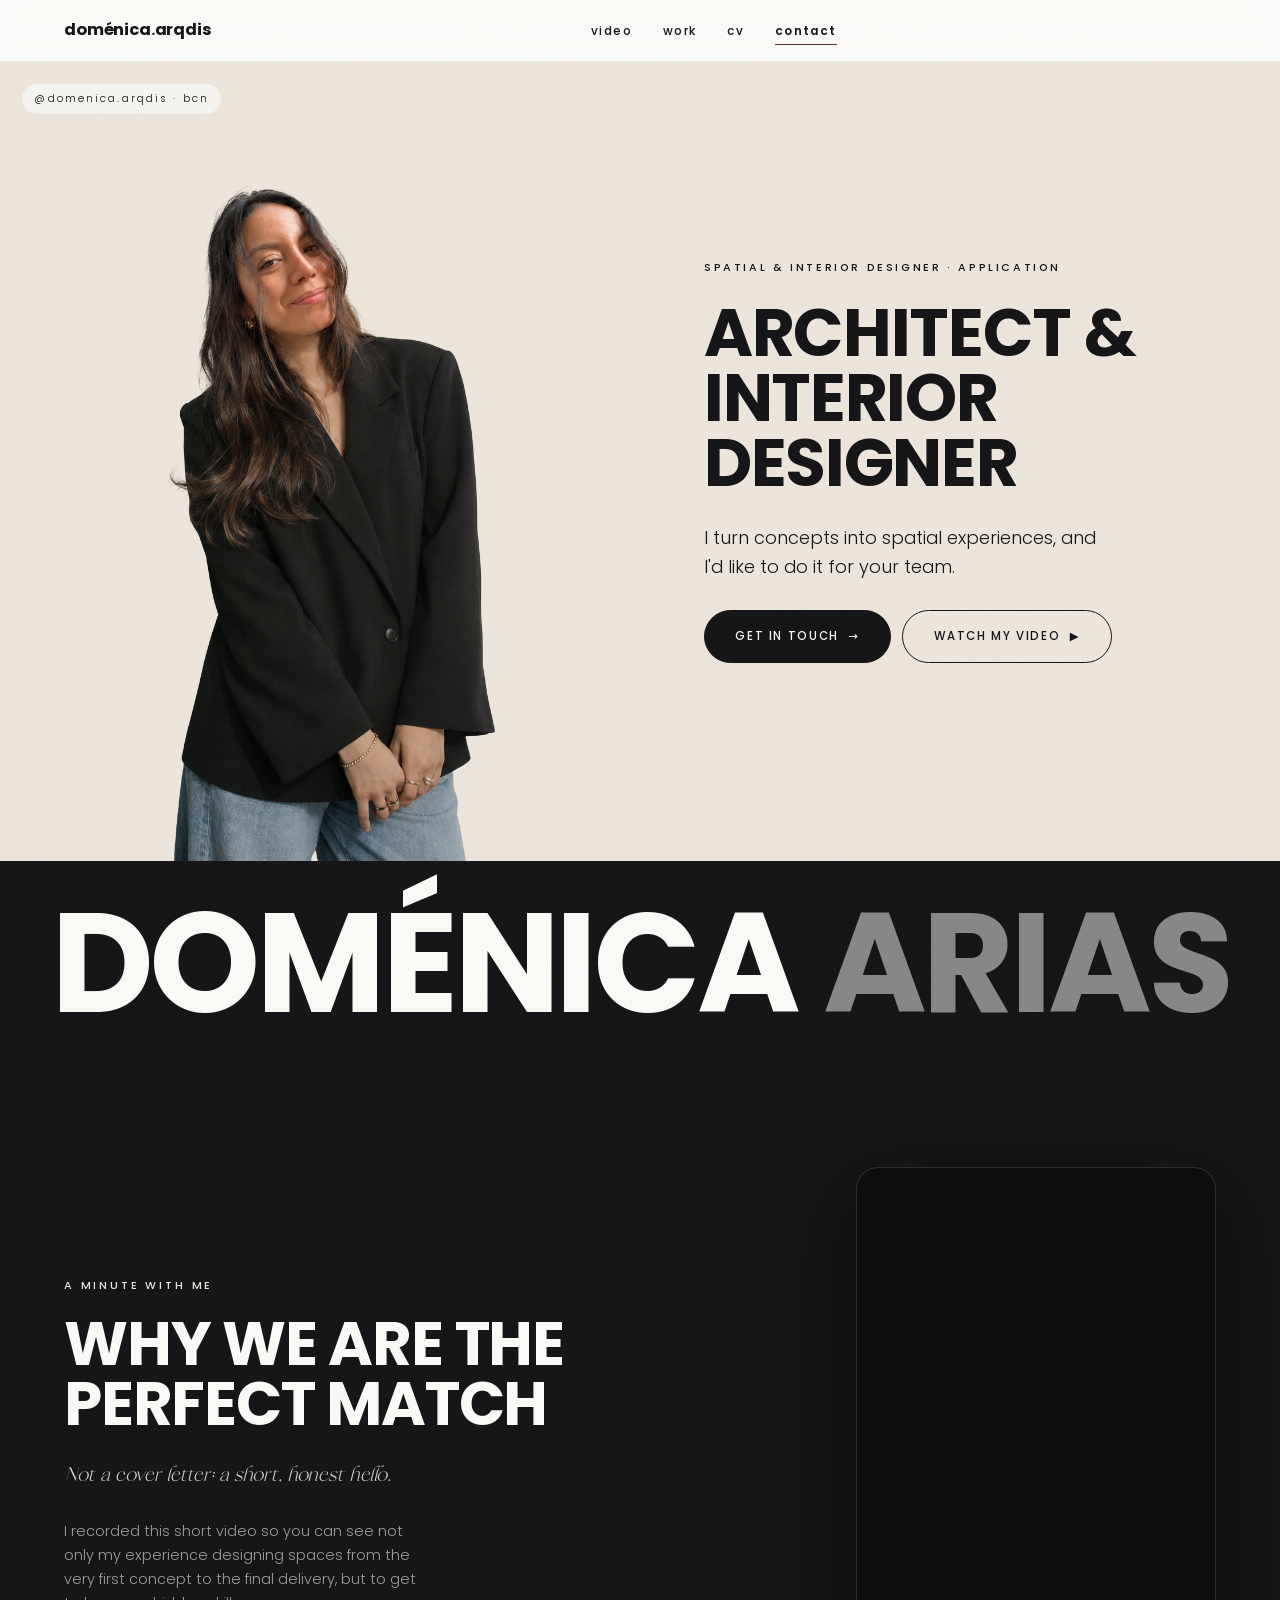
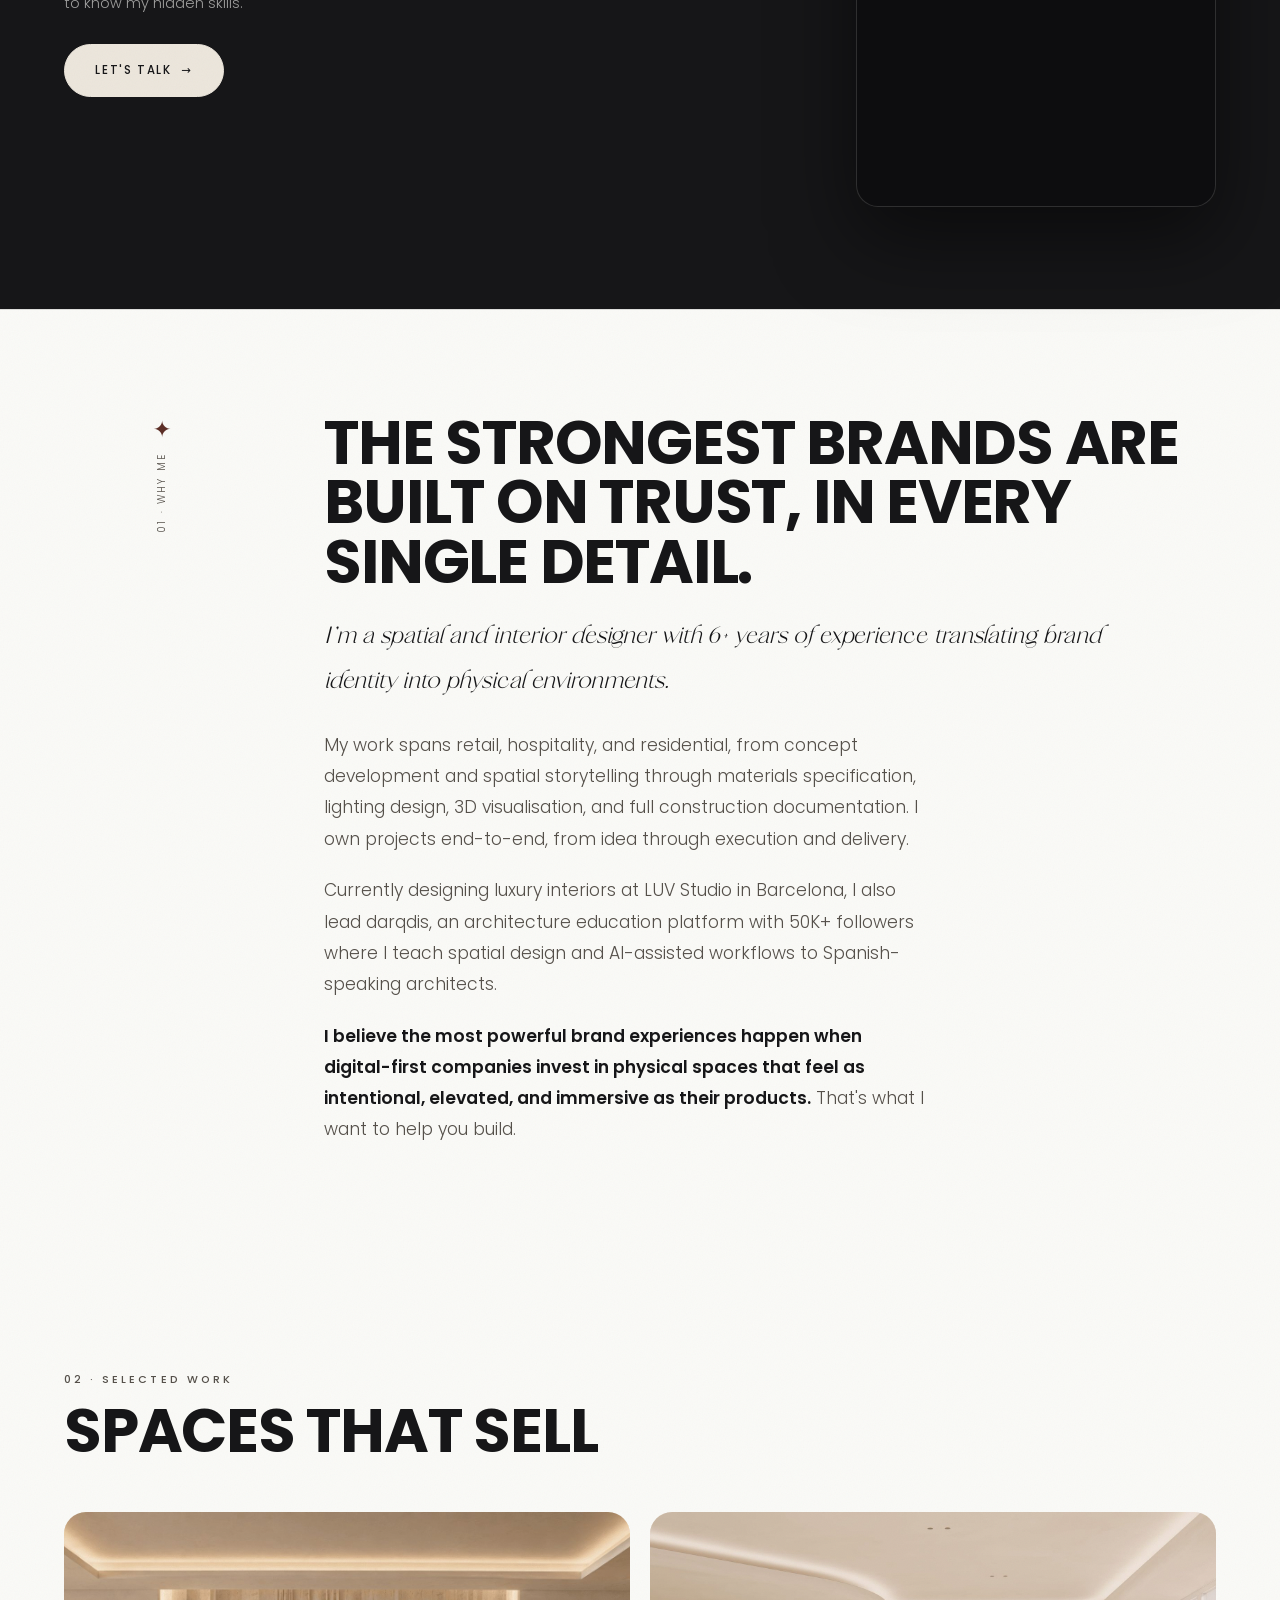
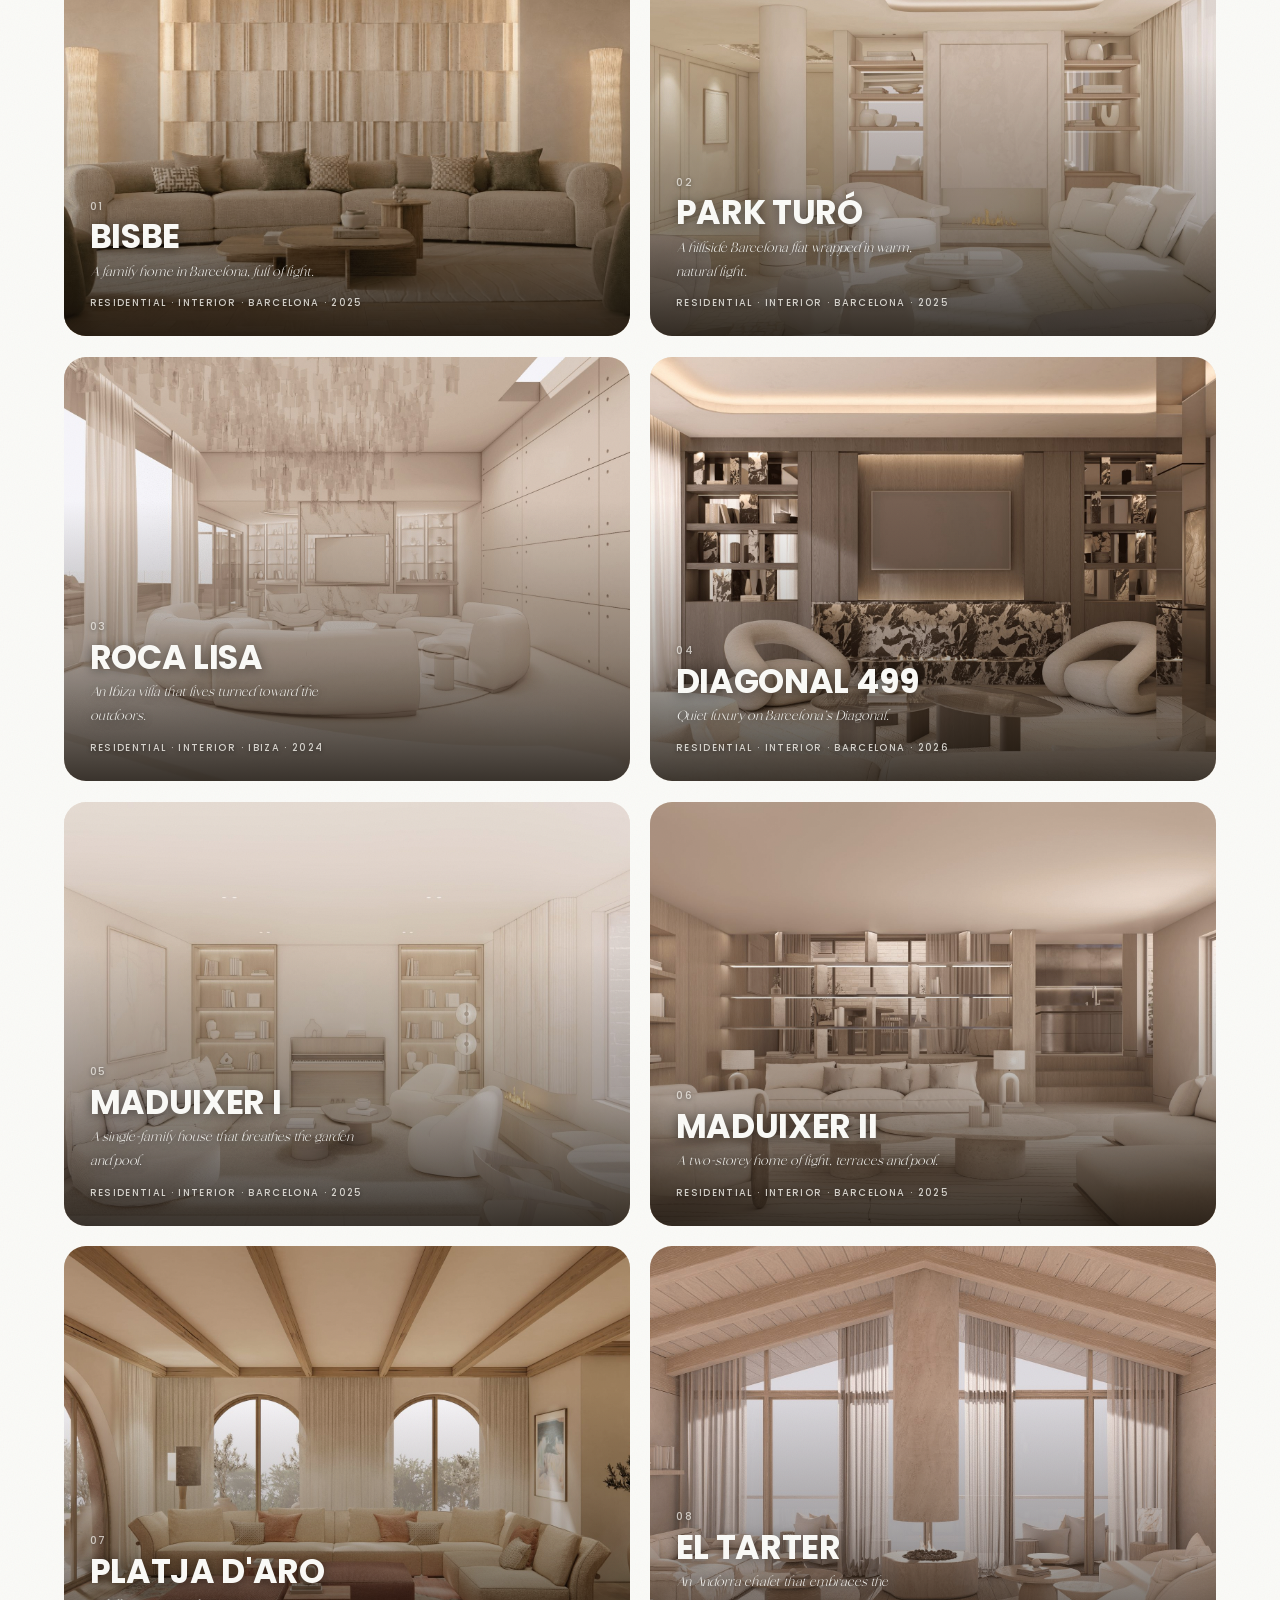
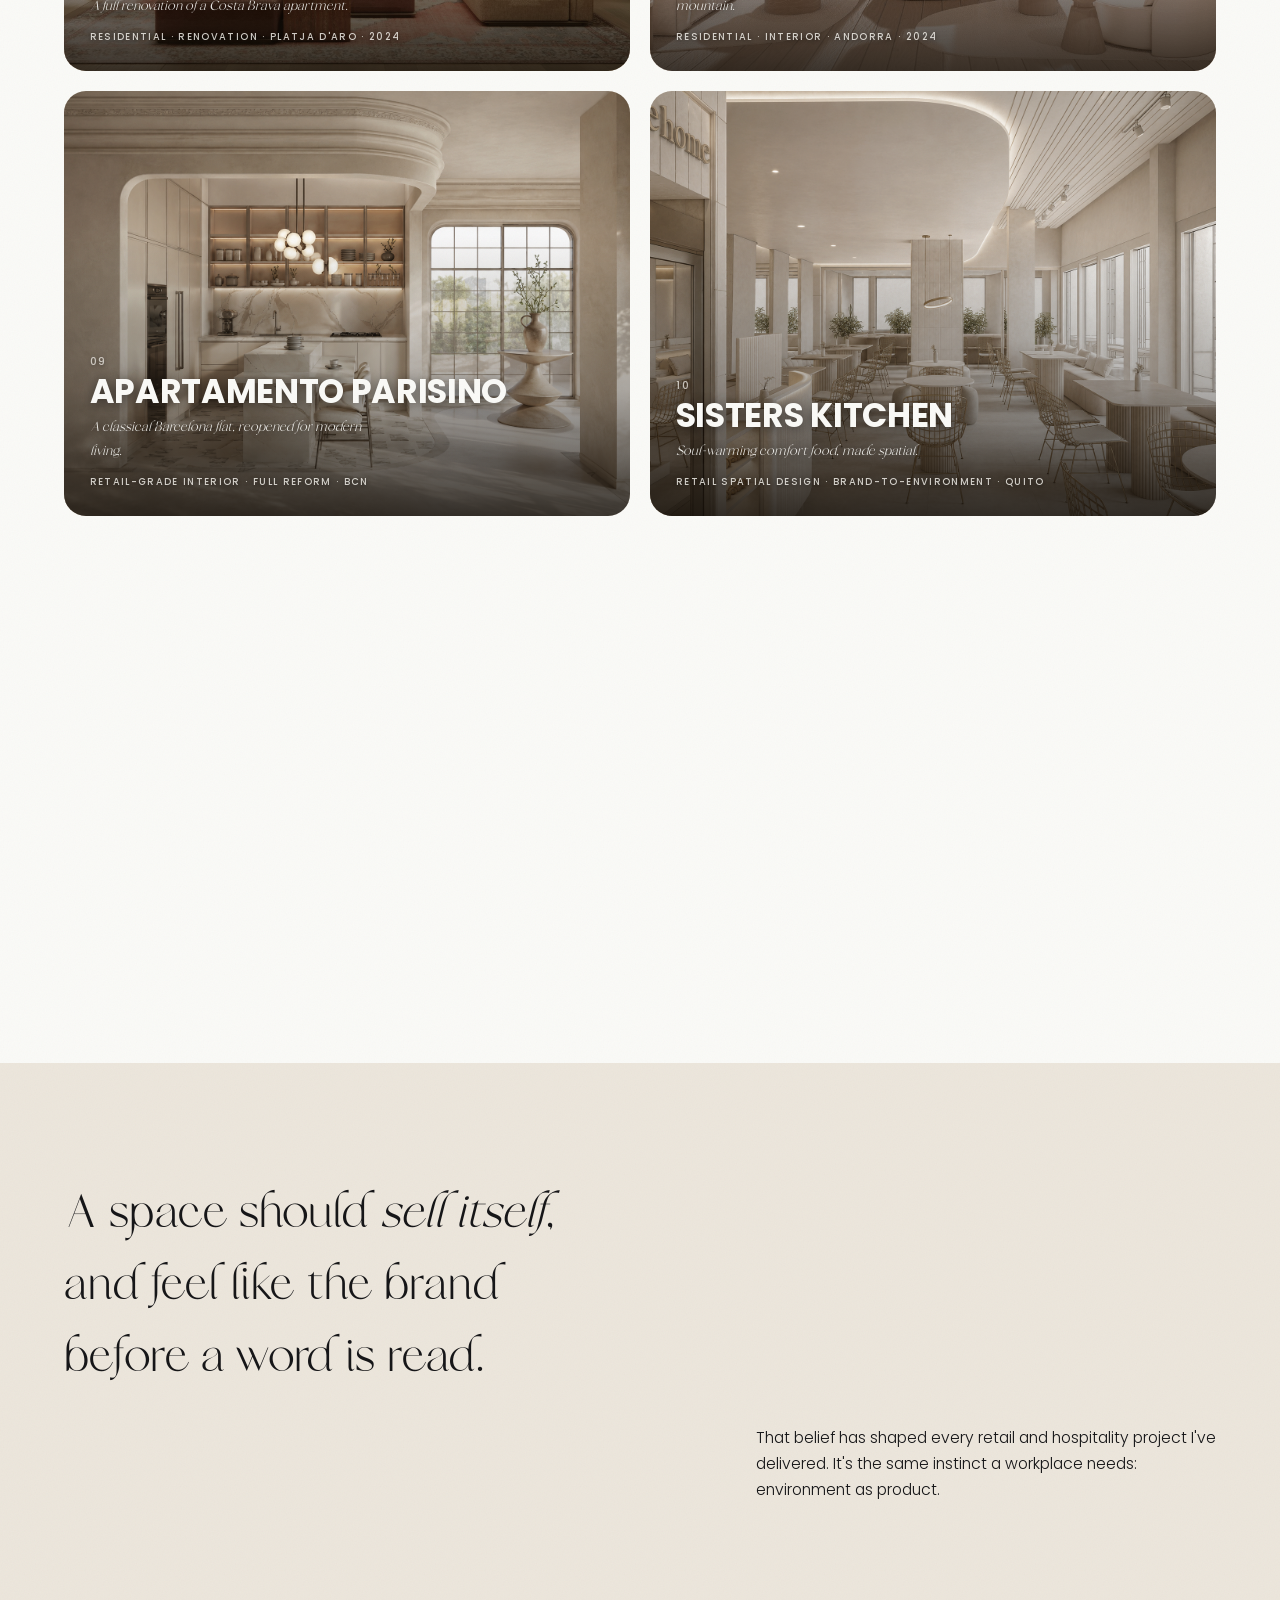
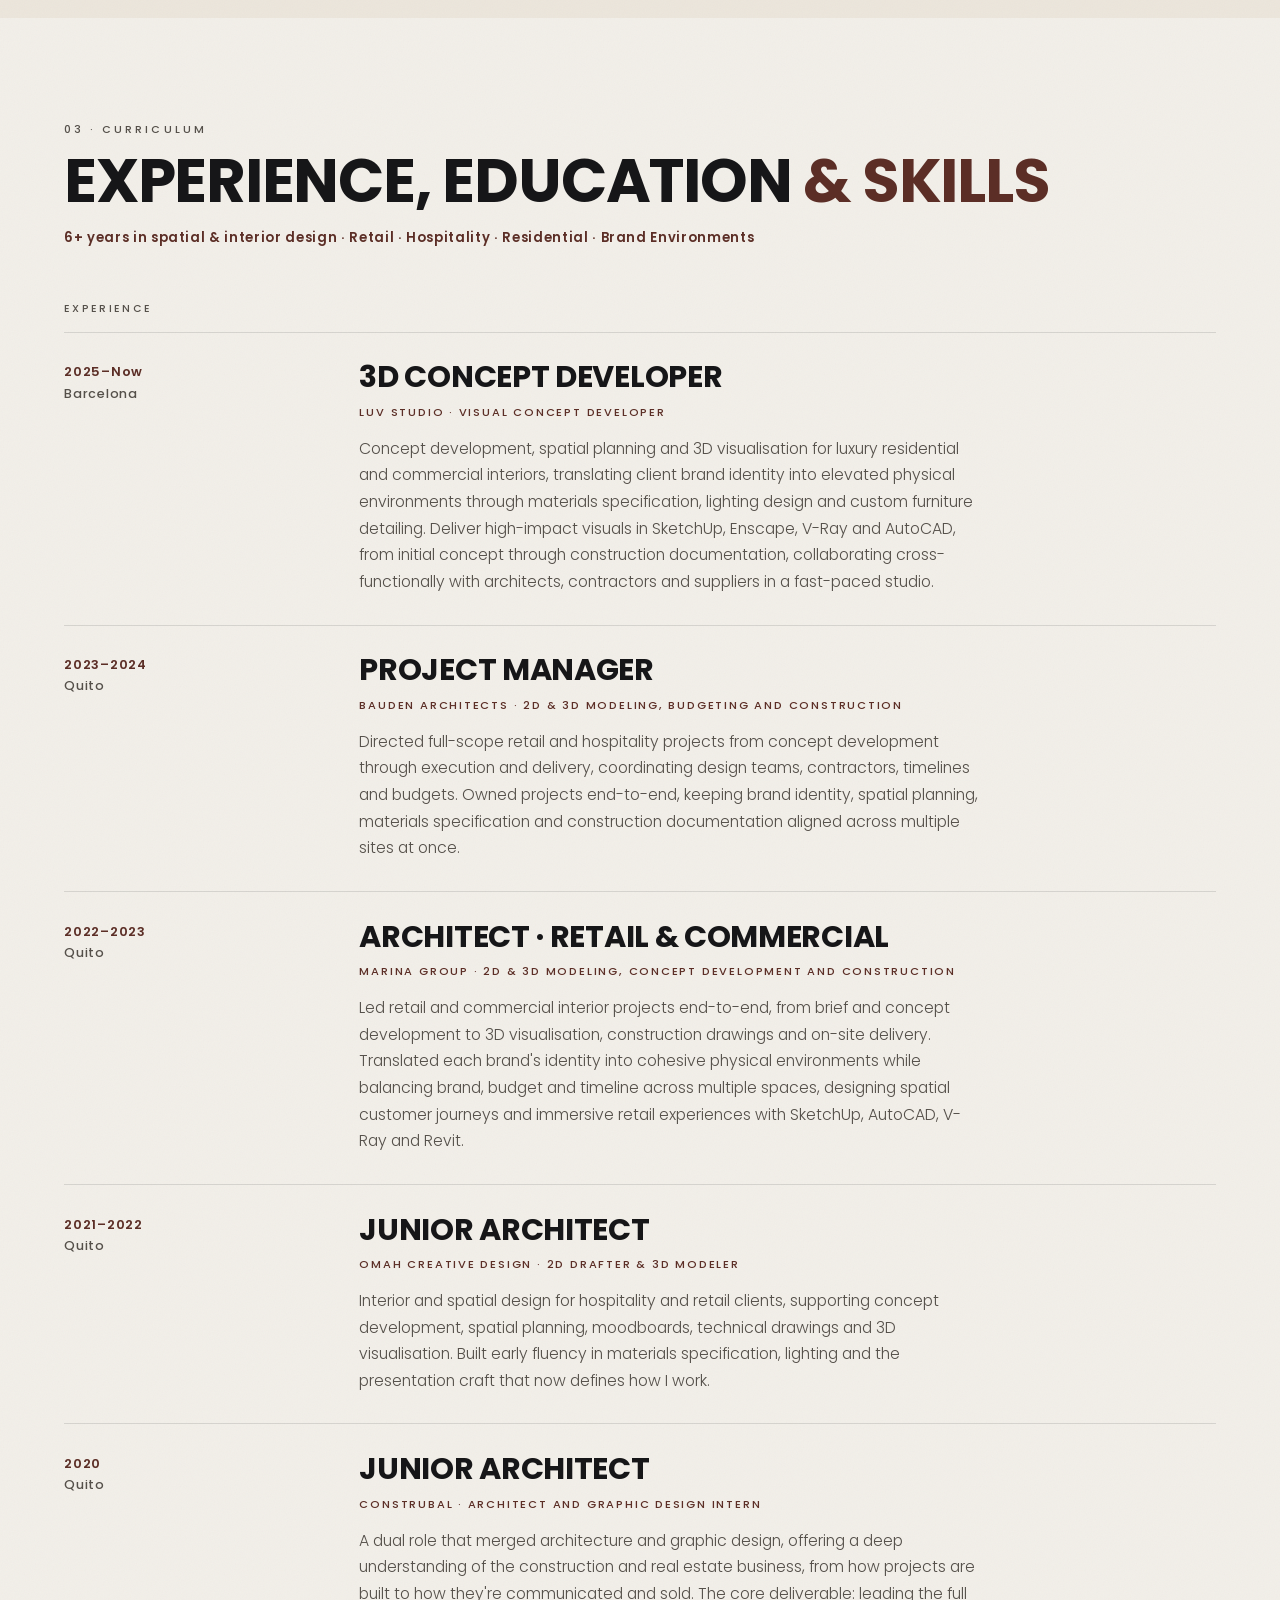
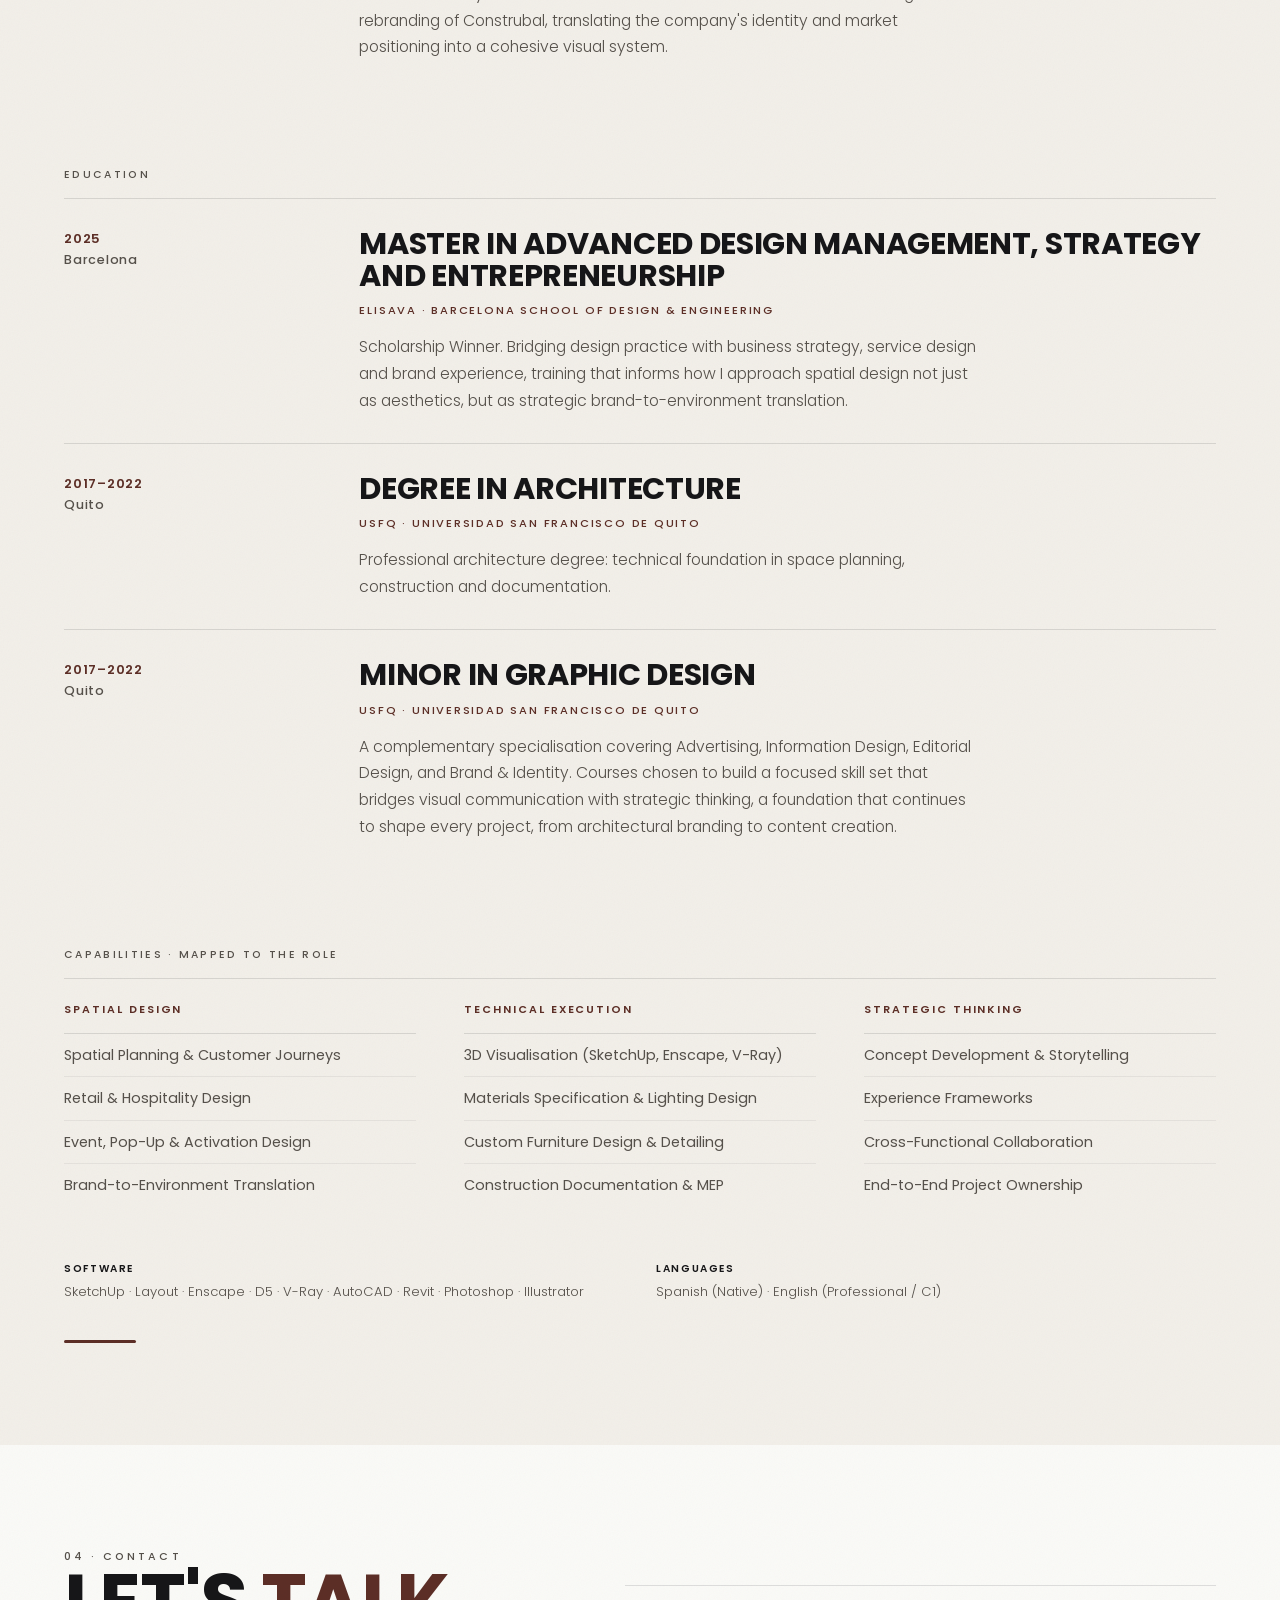
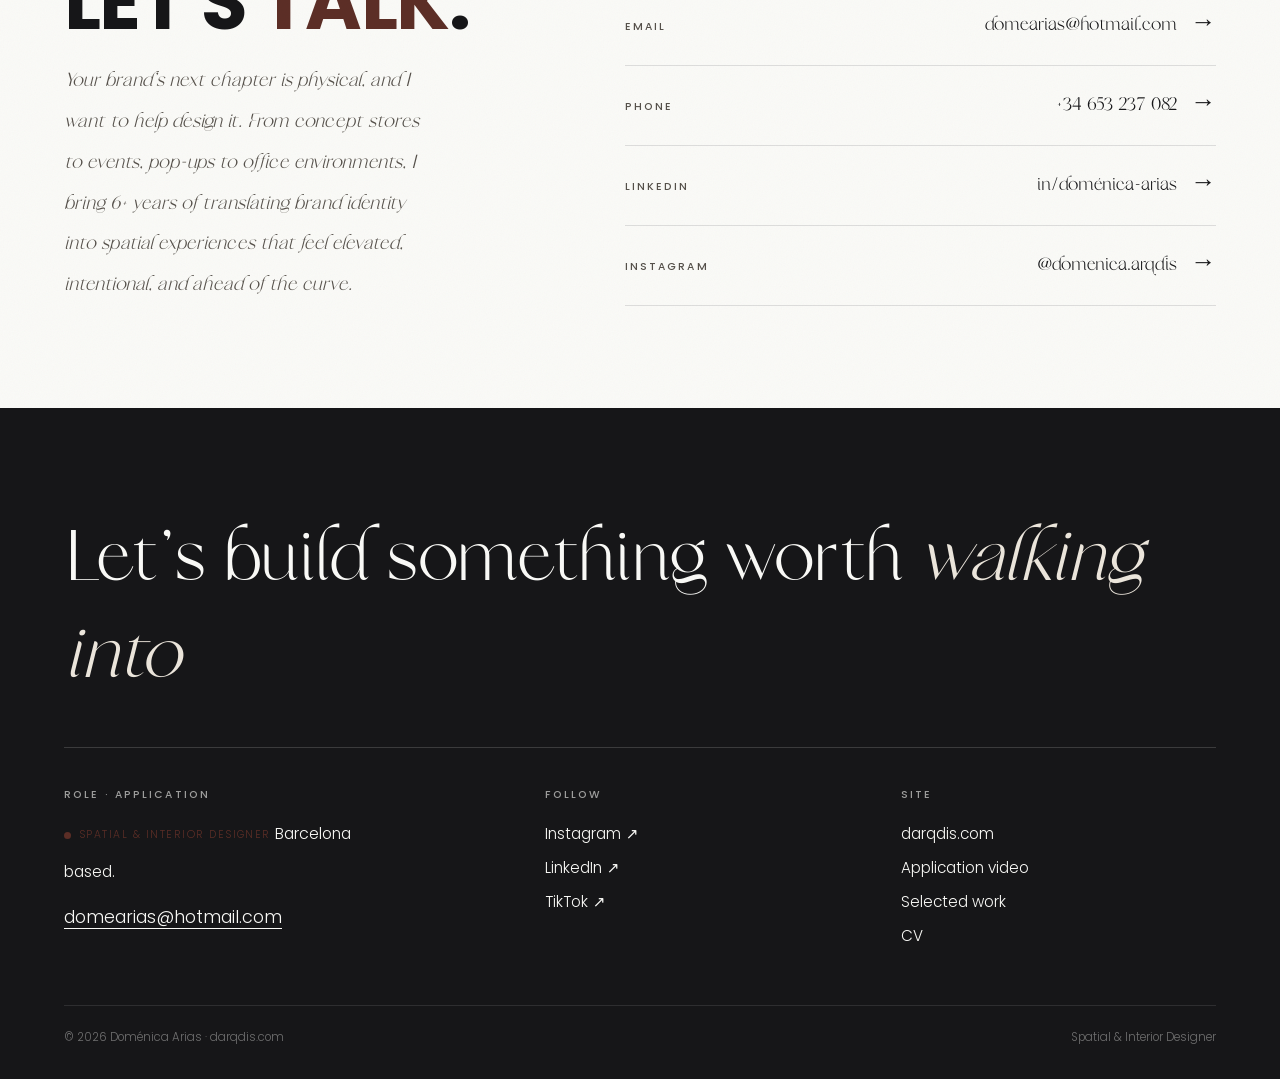
==== commit c5f21cbd: "application: hero móvil en una sola vista - Quita la línea en itálica ("that makes a brand feel like" ====
--- a/application/index.html
+++ b/application/index.html
@@ -218,7 +218,7 @@
   font-size: clamp(1.55rem, 2.6vw, 2.15rem); line-height: 1.32; color: var(--ink);
   max-width: 24ch;
 }
-.heroGrid__body { font-size: 0.95rem; color: var(--ink); max-width: 46ch; line-height: 1.7; opacity: 0.86; }
+.heroGrid__body { font-size: clamp(1.02rem, 1.4vw, 1.15rem); color: var(--ink); max-width: 40ch; line-height: 1.6; margin-top: 0.4rem; }
 .heroGrid__cta { display: flex; gap: 0.7rem; flex-wrap: wrap; margin-top: 0.4rem; }
 
 /* ============================================================
@@ -403,7 +403,7 @@
      bottom of the lilac section, with the text and buttons floating over it. */
   .heroGrid { grid-template-columns: 1fr; position: relative; }
   .heroGrid__media { position: absolute; inset: 0; min-height: 0; z-index: 0; }
-  .heroGrid__media img { object-fit: contain; object-position: bottom center; }
+  .heroGrid__media img { object-fit: contain; object-position: bottom center; transform: translateX(9%); }
   .heroGrid__media .heroGrid__handle { display: none; }
   /* soft lilac scrims keep the text legible where it overlaps the figure */
   .heroGrid::before, .heroGrid::after {
@@ -413,8 +413,8 @@
   .heroGrid::after  { bottom: 0; height: 26%; background: linear-gradient(to top, var(--lilac) 16%, rgba(202,204,251,0)); }
   .heroGrid__panel {
     position: relative; z-index: 2; background: transparent;
-    min-height: 92vh; justify-content: flex-start;
-    padding-top: clamp(1.6rem, 6vw, 3rem); padding-bottom: clamp(1.6rem, 6vw, 2.6rem);
+    min-height: 74vh; justify-content: flex-start;
+    padding-top: clamp(1.4rem, 5vw, 2.6rem); padding-bottom: clamp(1.6rem, 6vw, 2.6rem);
   }
   .heroGrid__cta { margin-top: auto; }
   .video__grid { grid-template-columns: 1fr; gap: 2.5rem; }
@@ -476,7 +476,6 @@
     <div class="heroGrid__panel">
       <p class="heroGrid__eyebrow">Spatial &amp; Interior Designer · Application</p>
       <h1 class="heroGrid__title">Architect &amp;<br>Interior Designer</h1>
-      <p class="heroGrid__lead">that makes a brand feel like a place.</p>
       <p class="heroGrid__body">I turn concepts into spatial experiences, and I'd like to do it for your team.</p>
       <div class="heroGrid__cta">
         <a href="#contact" class="btn btn--solid">Get in touch <span class="arrow">→</span></a>
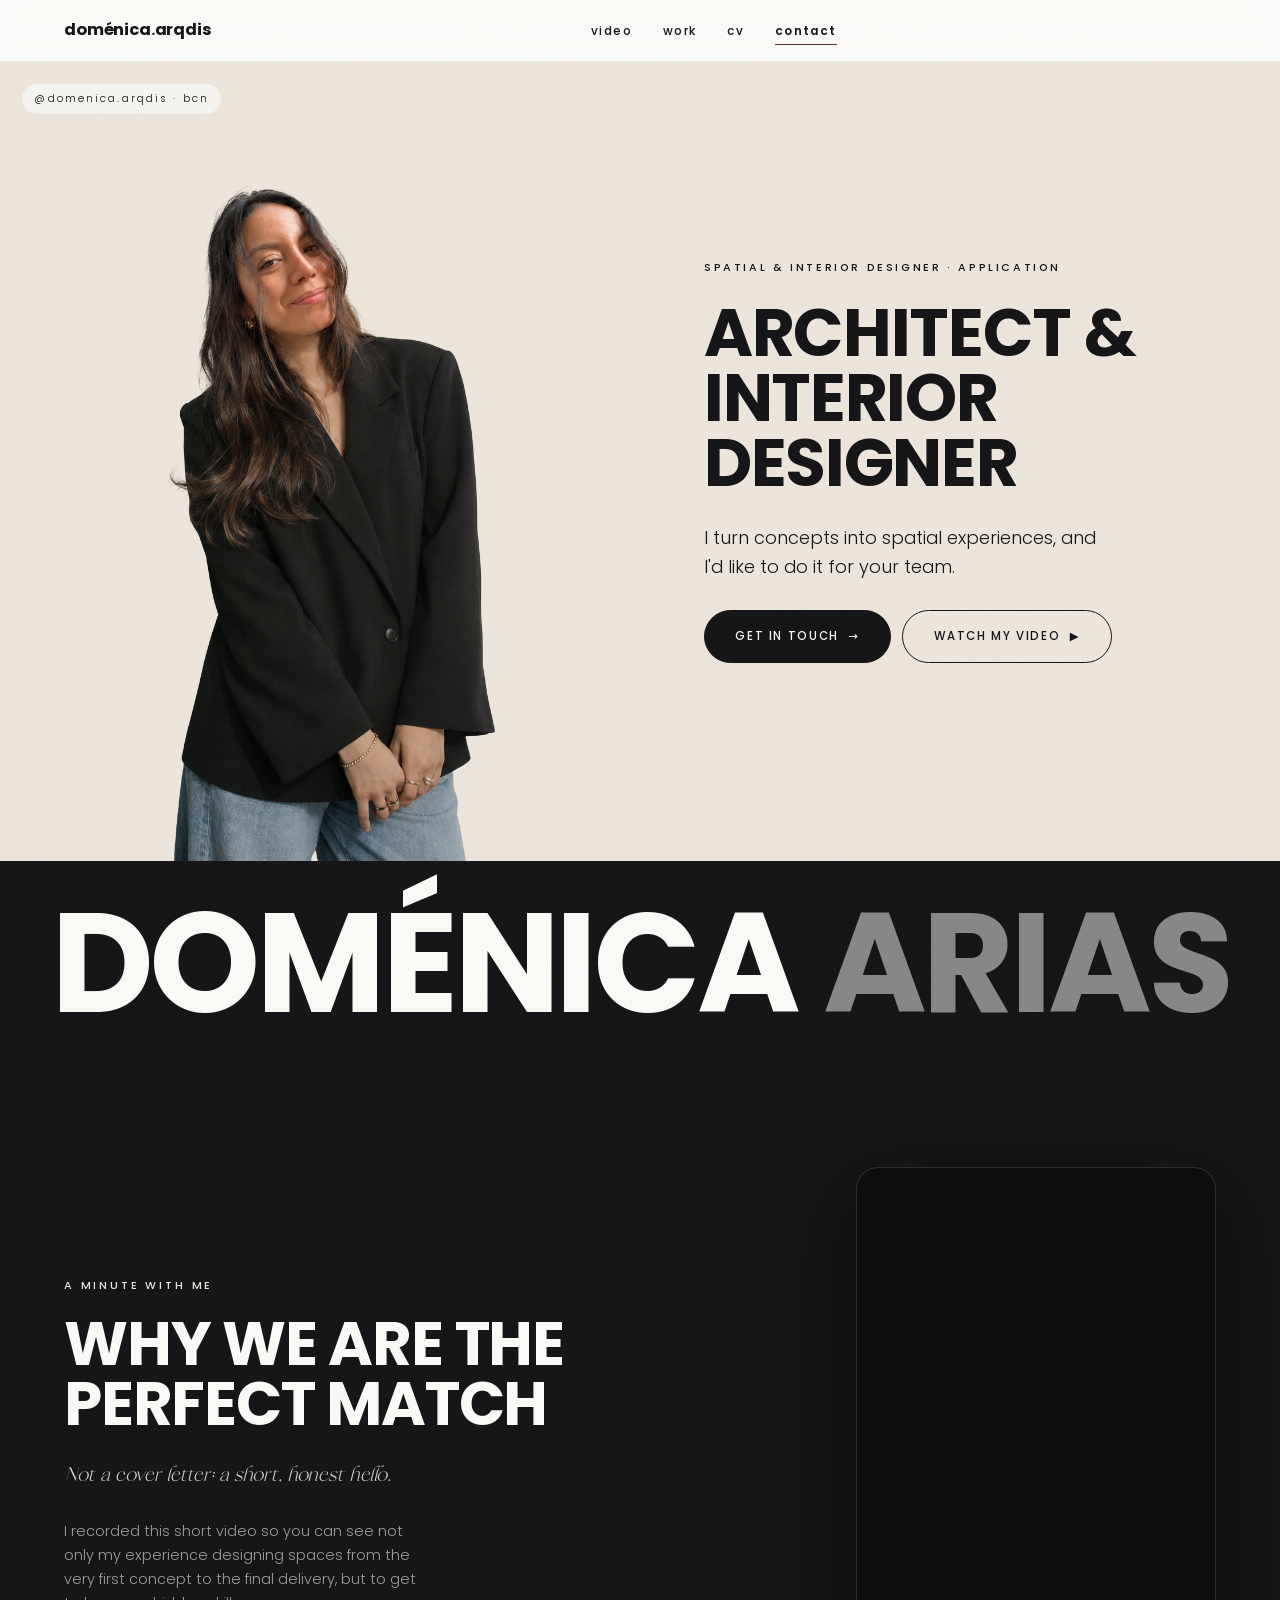
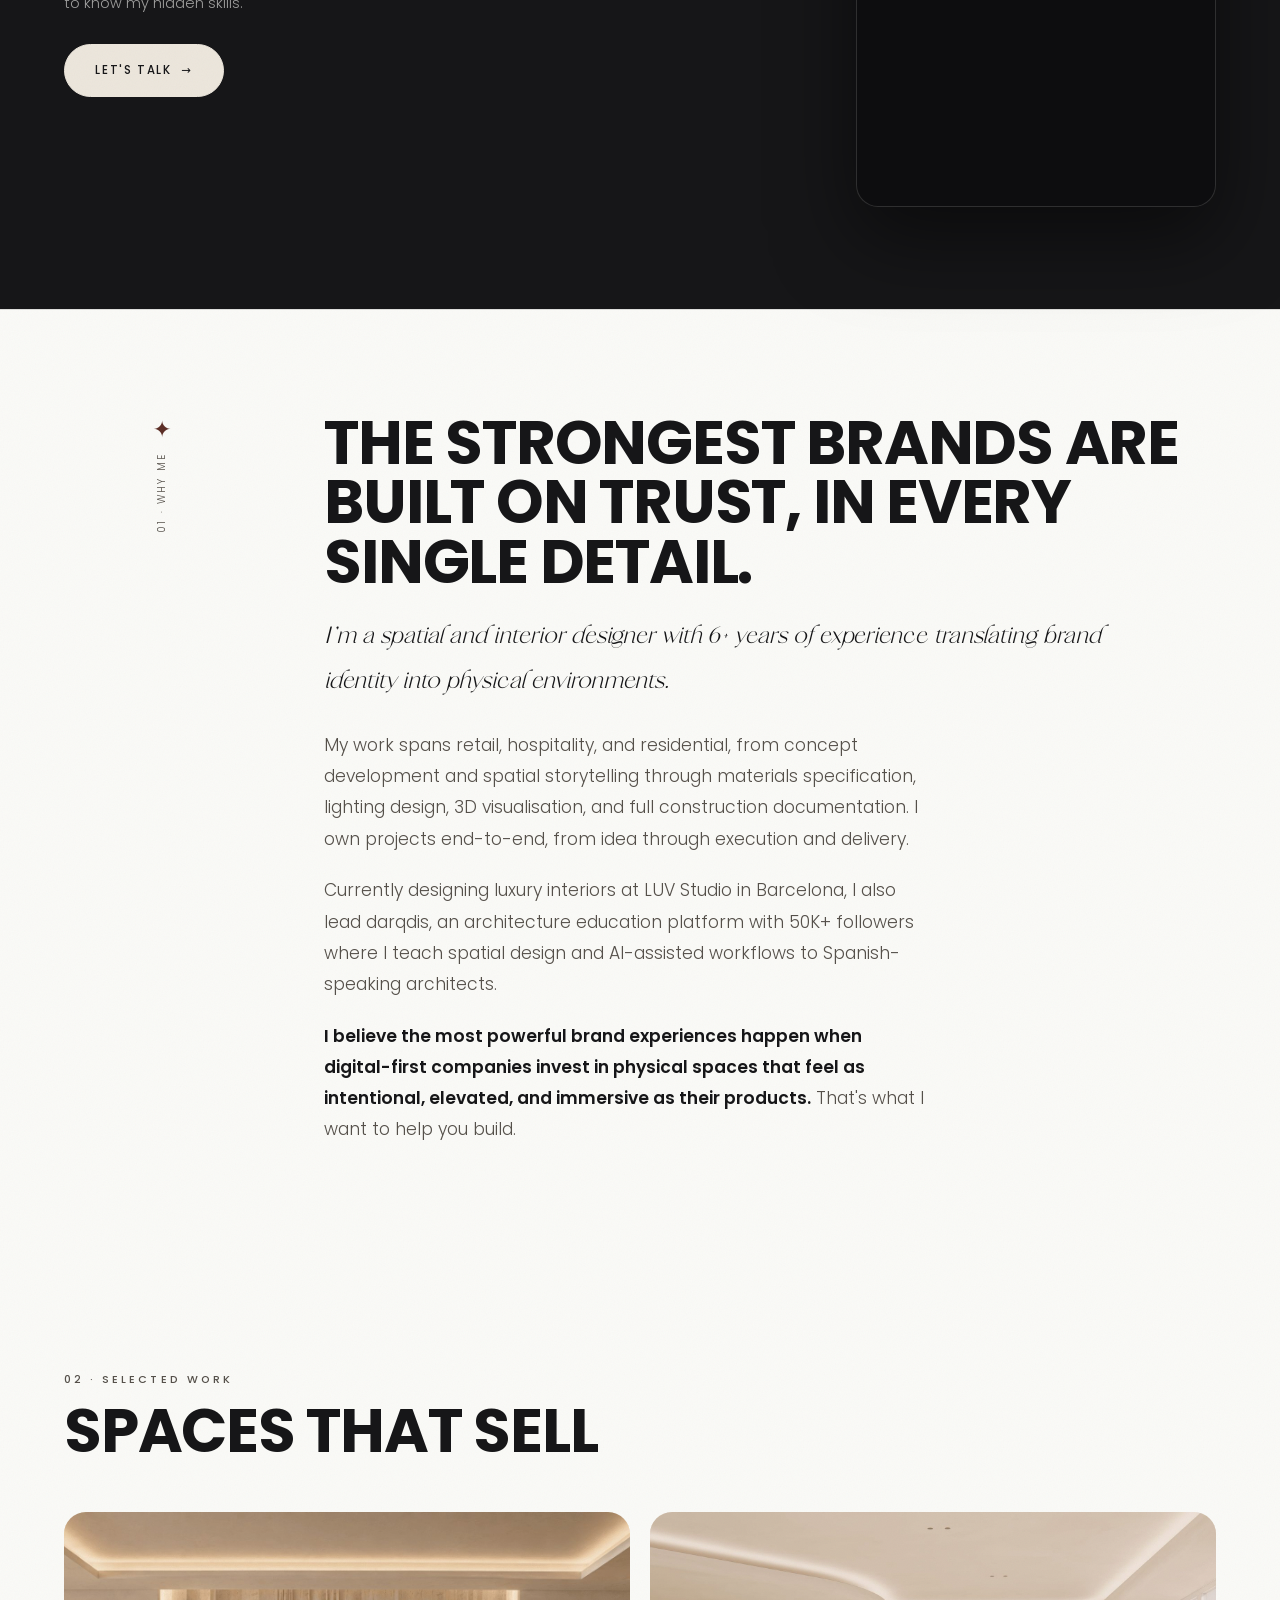
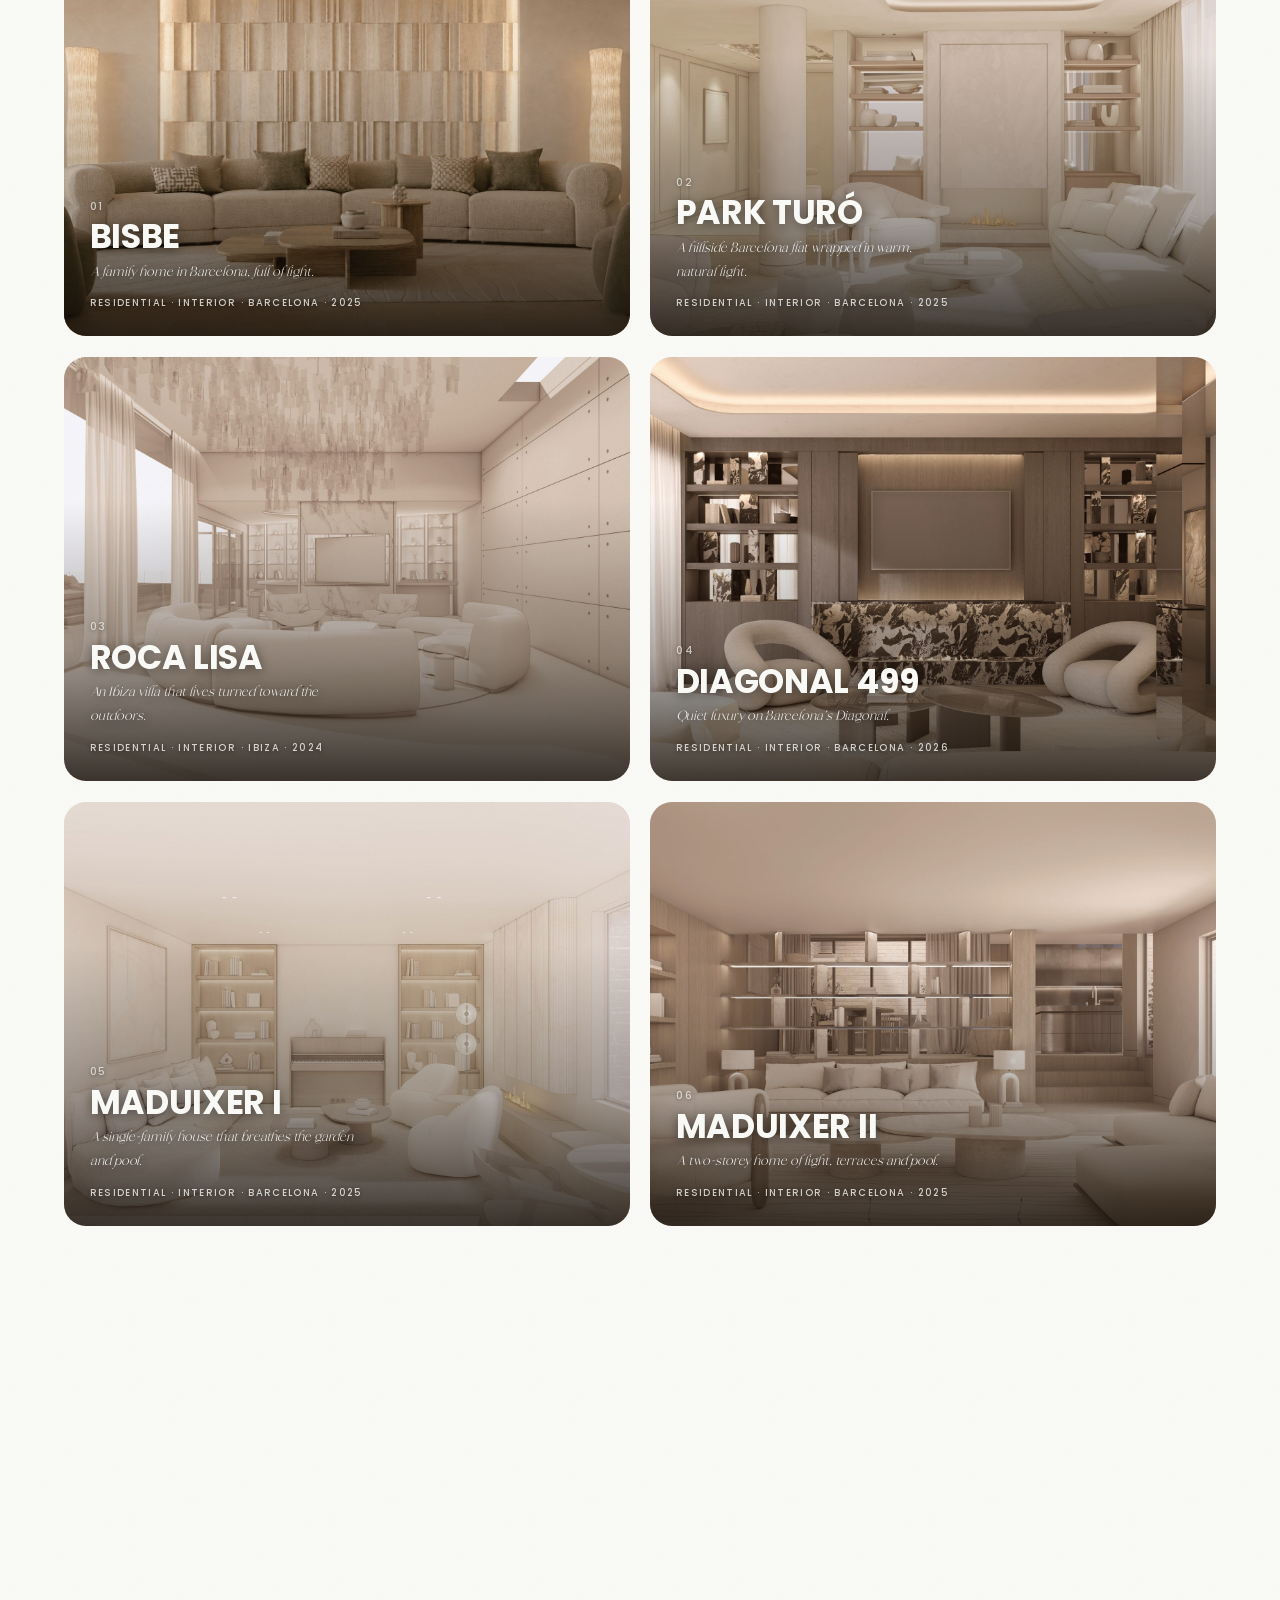
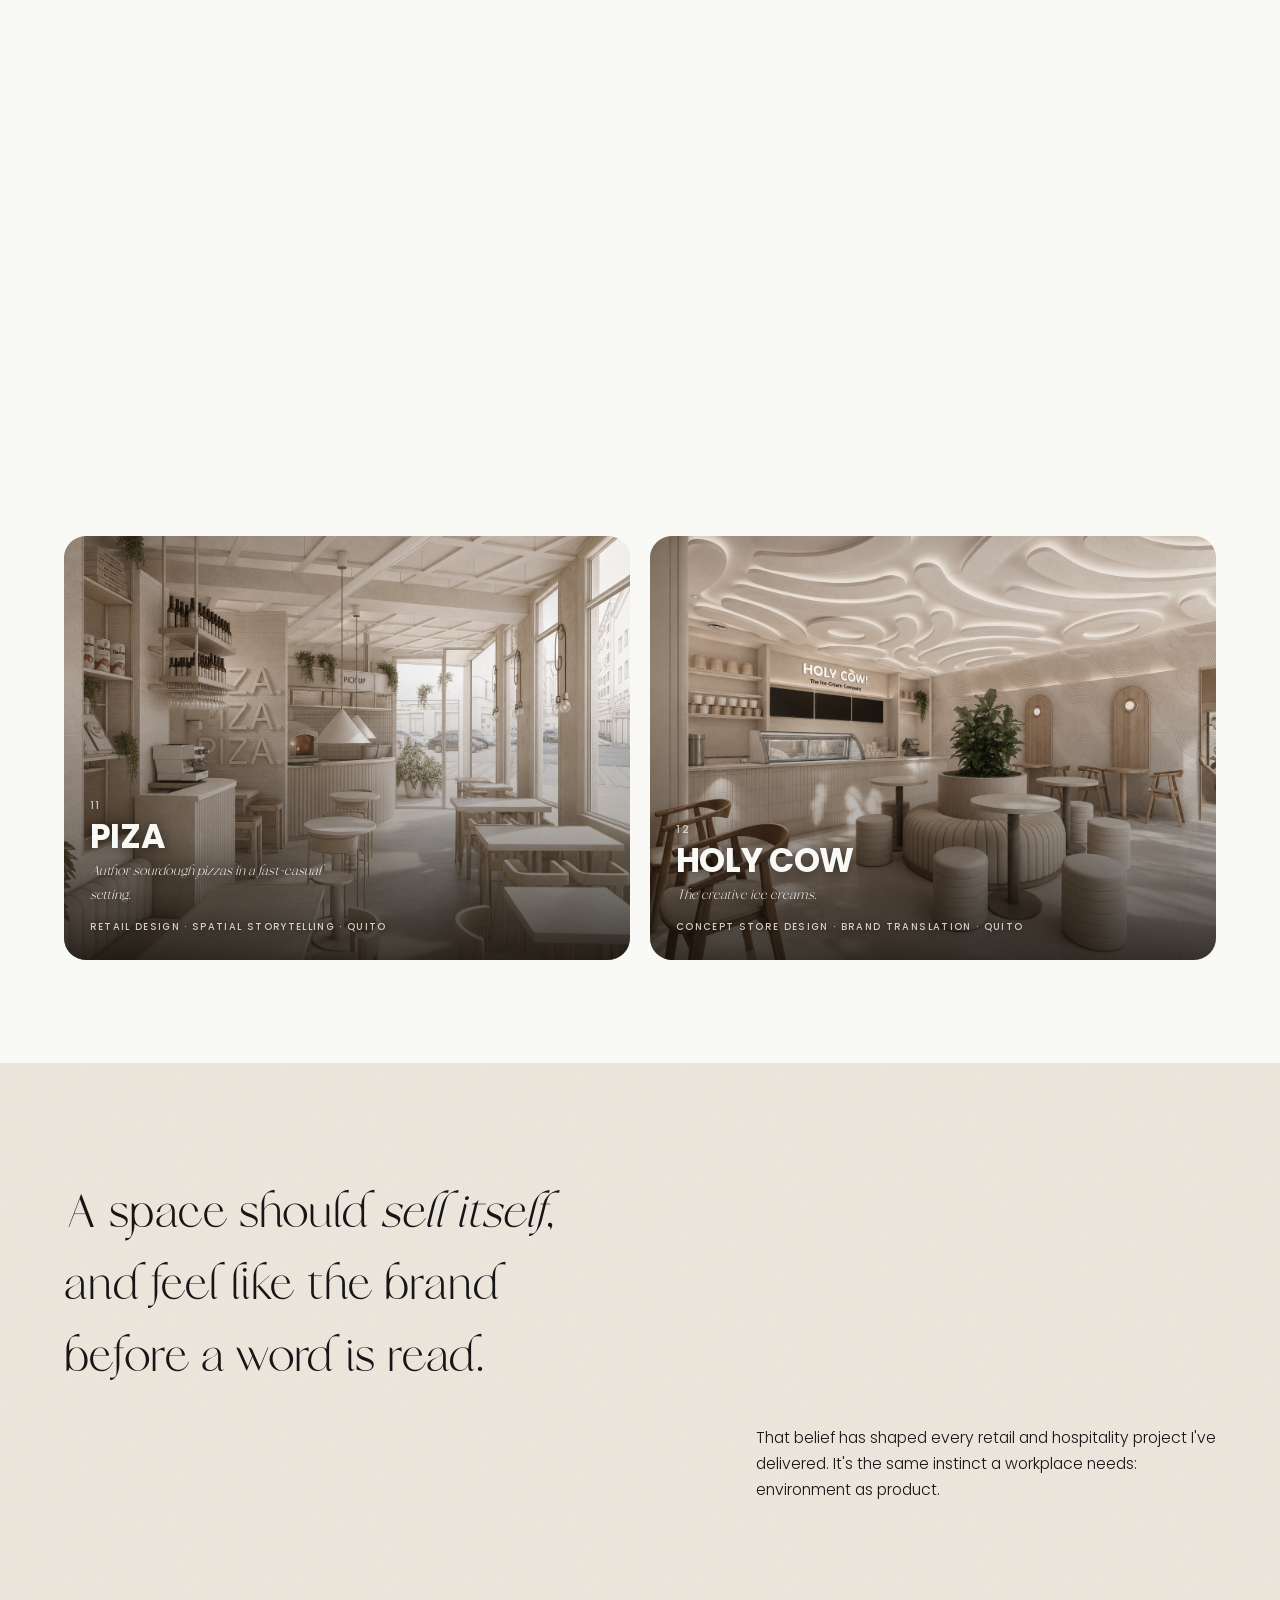
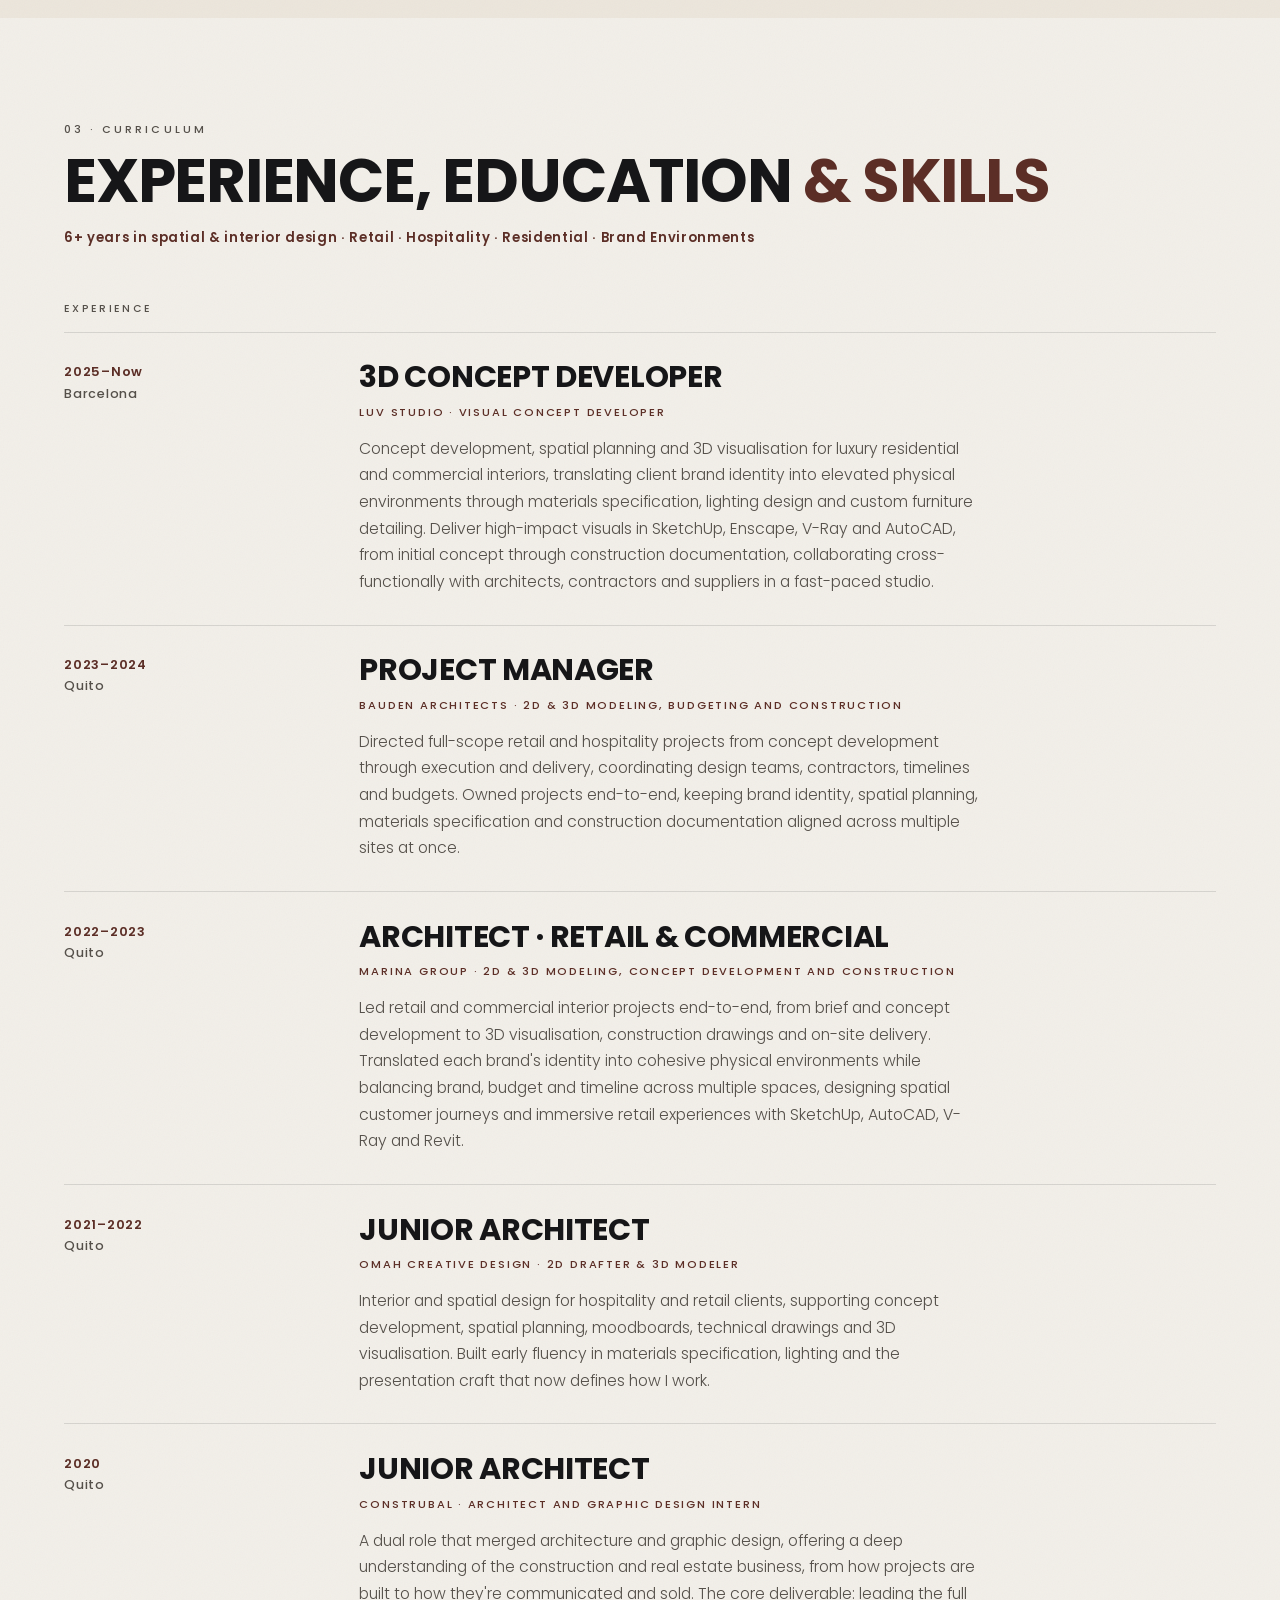
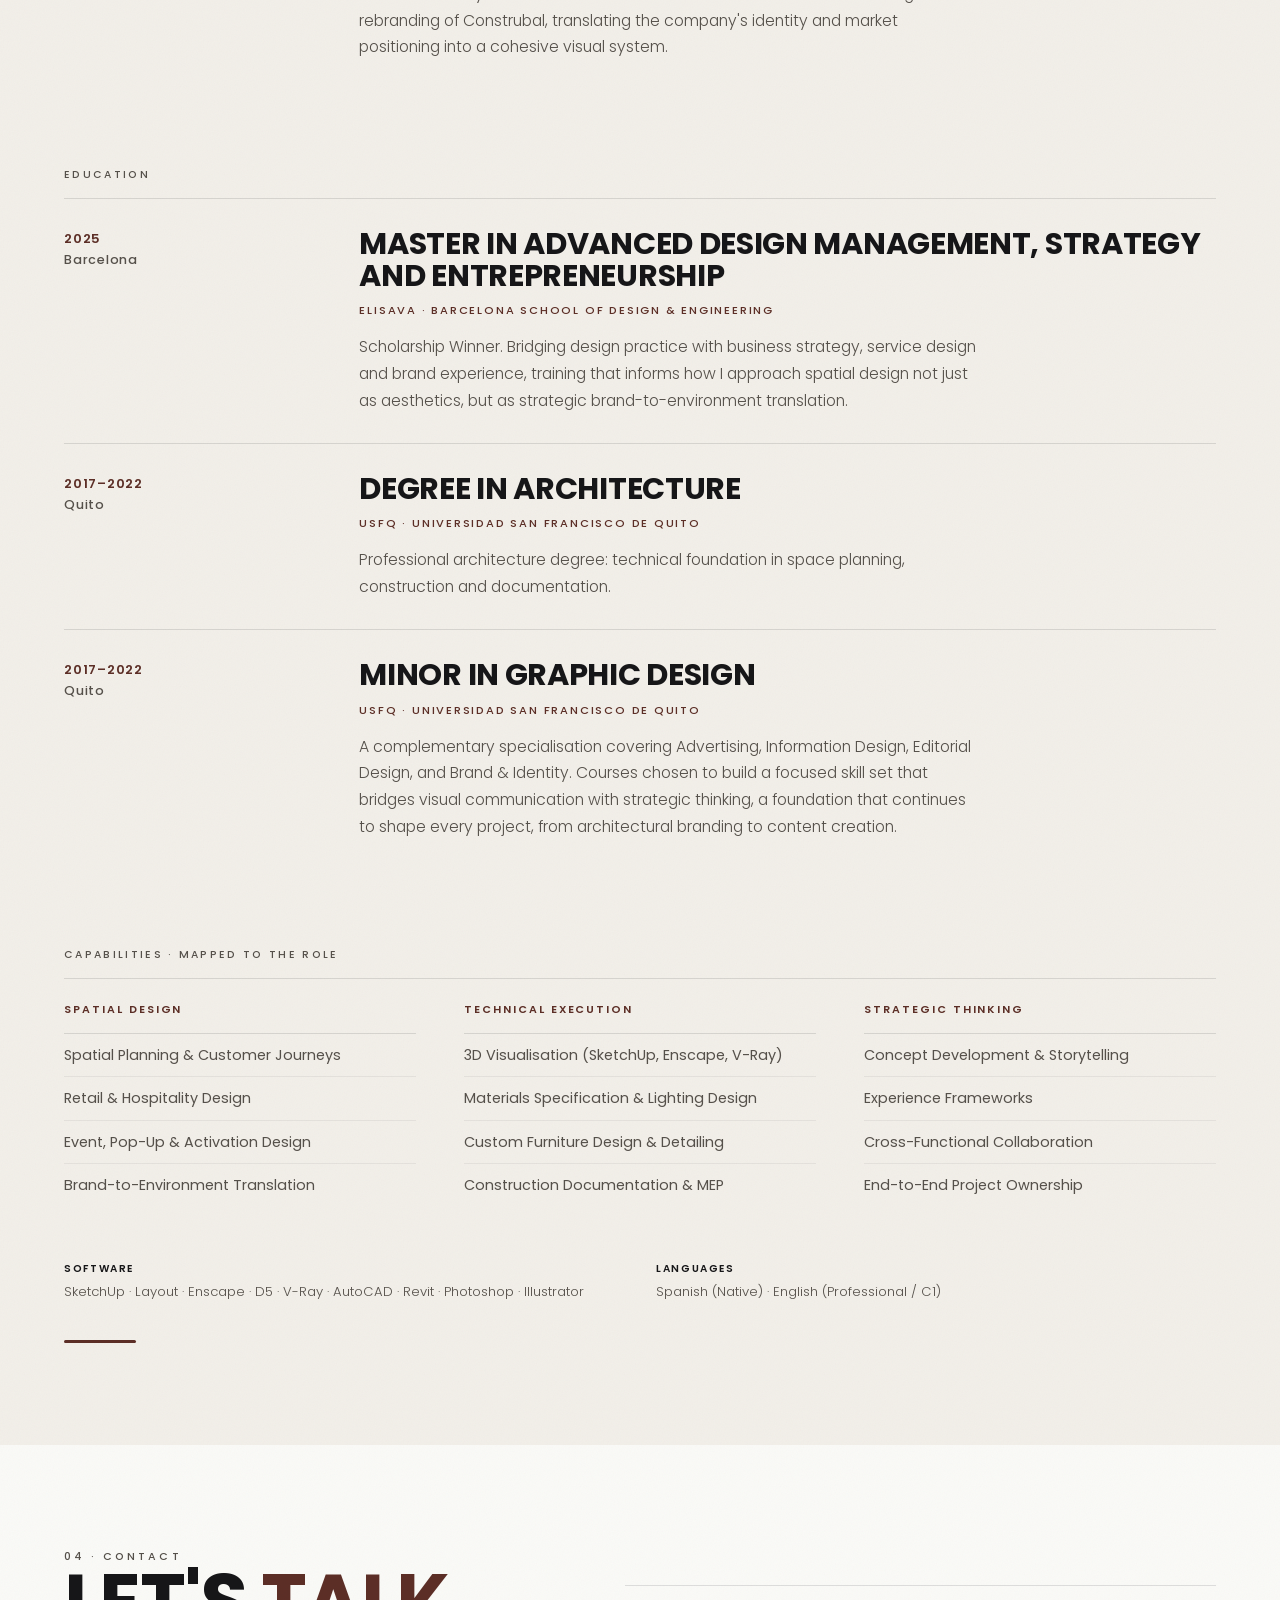
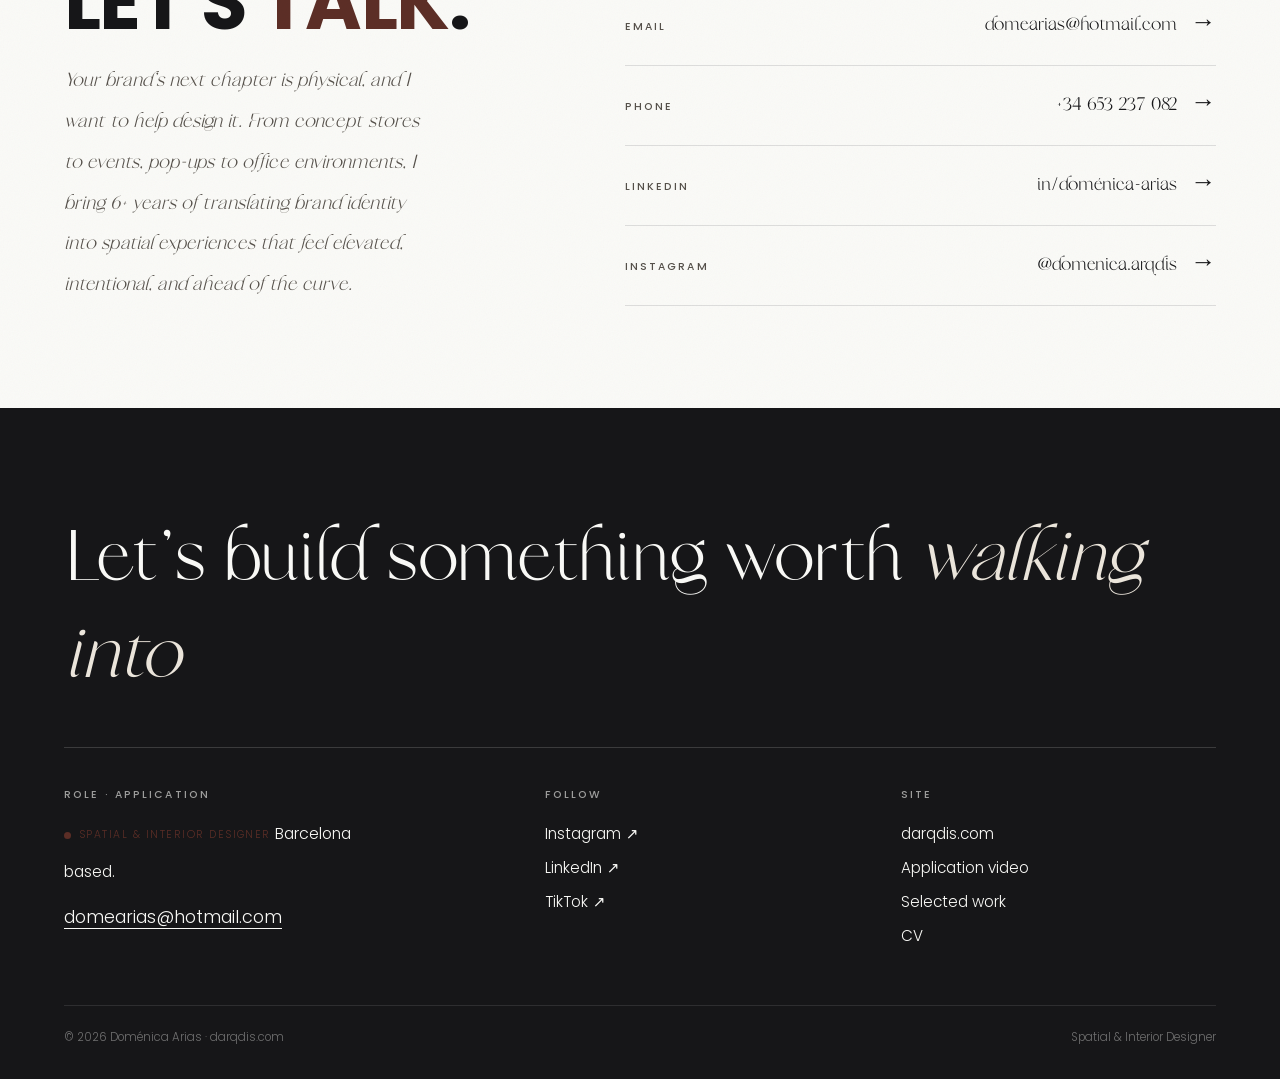
==== commit 779980bf: "application: texto de apoyo del hero a la derecha (móvil) Alinea el texto "I turn concepts…" a la de" ====
--- a/application/index.html
+++ b/application/index.html
@@ -417,6 +417,8 @@
     padding-top: clamp(1.4rem, 5vw, 2.6rem); padding-bottom: clamp(1.6rem, 6vw, 2.6rem);
   }
   .heroGrid__cta { margin-top: auto; }
+  /* Texto de apoyo a la derecha, en columna angosta, para no tapar el rostro */
+  .heroGrid__body { max-width: 16ch; margin-left: auto; text-align: right; }
   .video__grid { grid-template-columns: 1fr; gap: 2.5rem; }
   .video__frame { margin: 0 auto; }
   .pitch__grid { grid-template-columns: 1fr; gap: 1.5rem; }
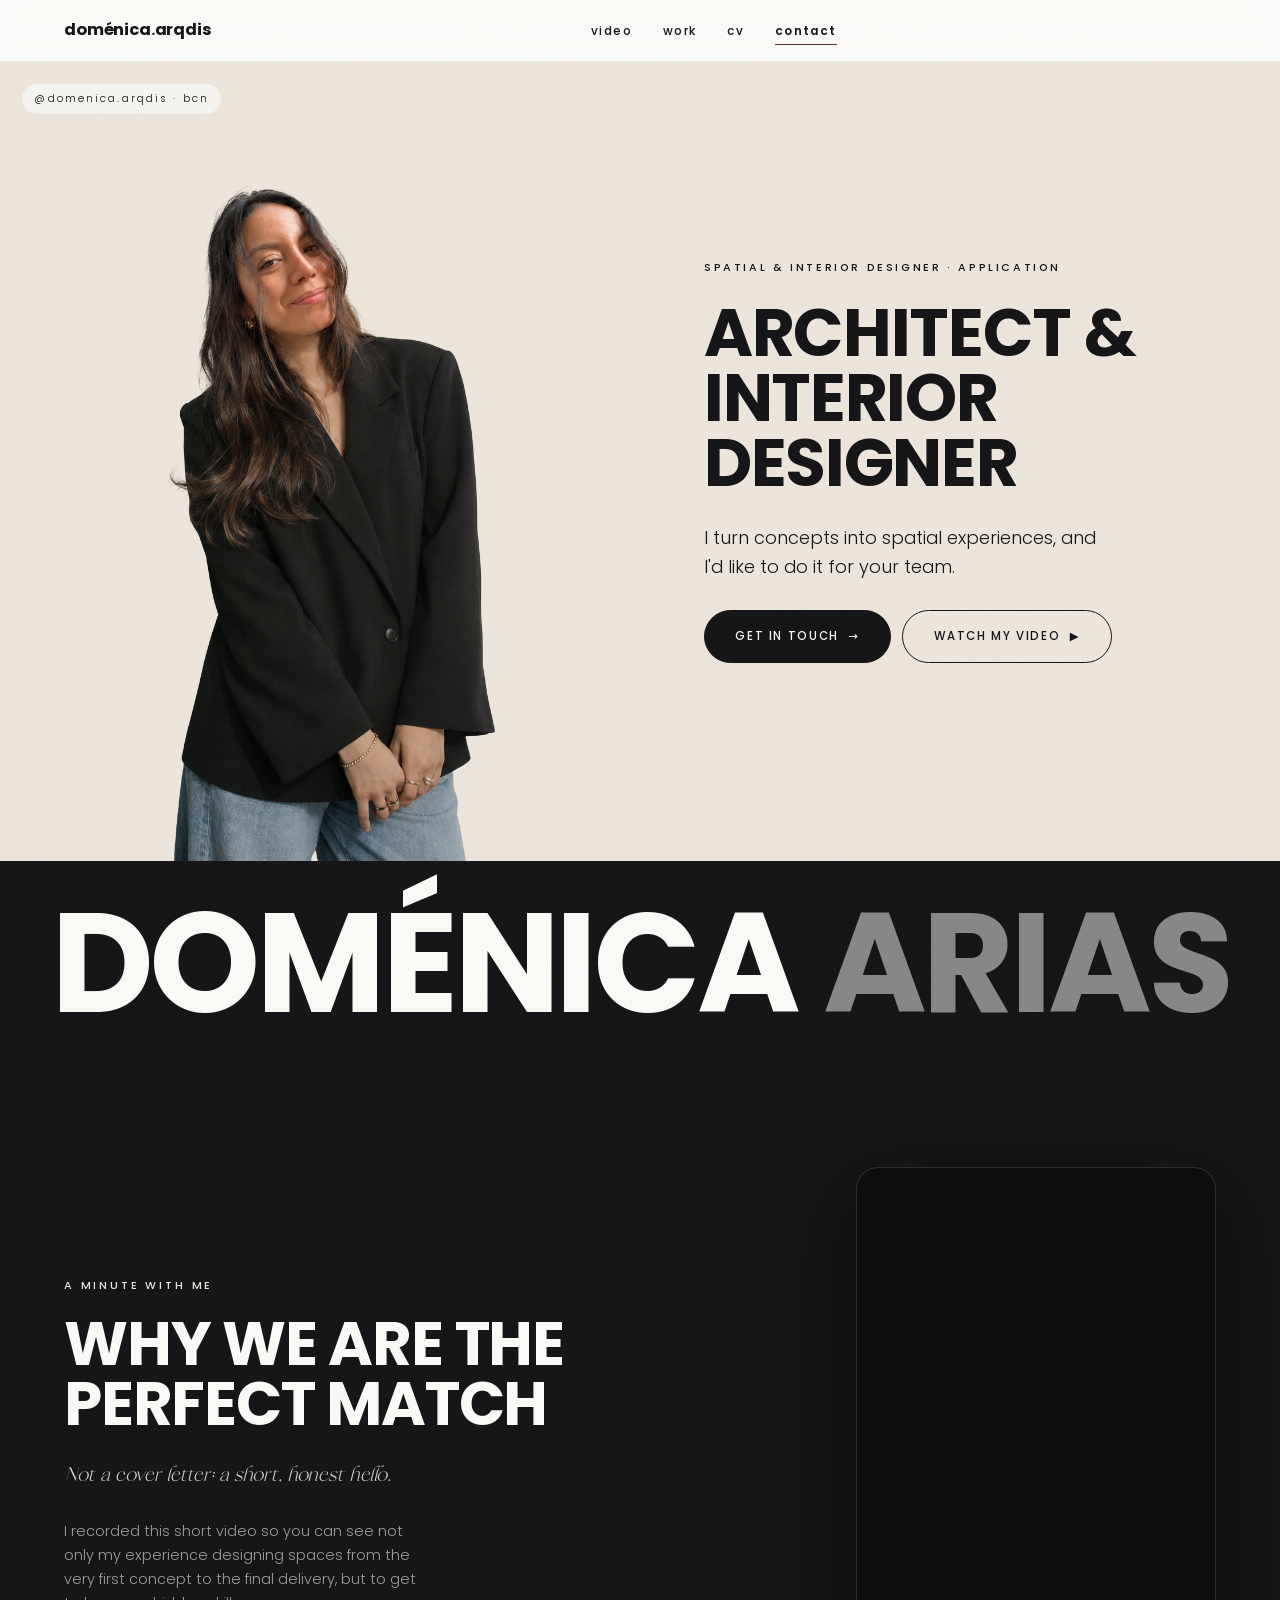
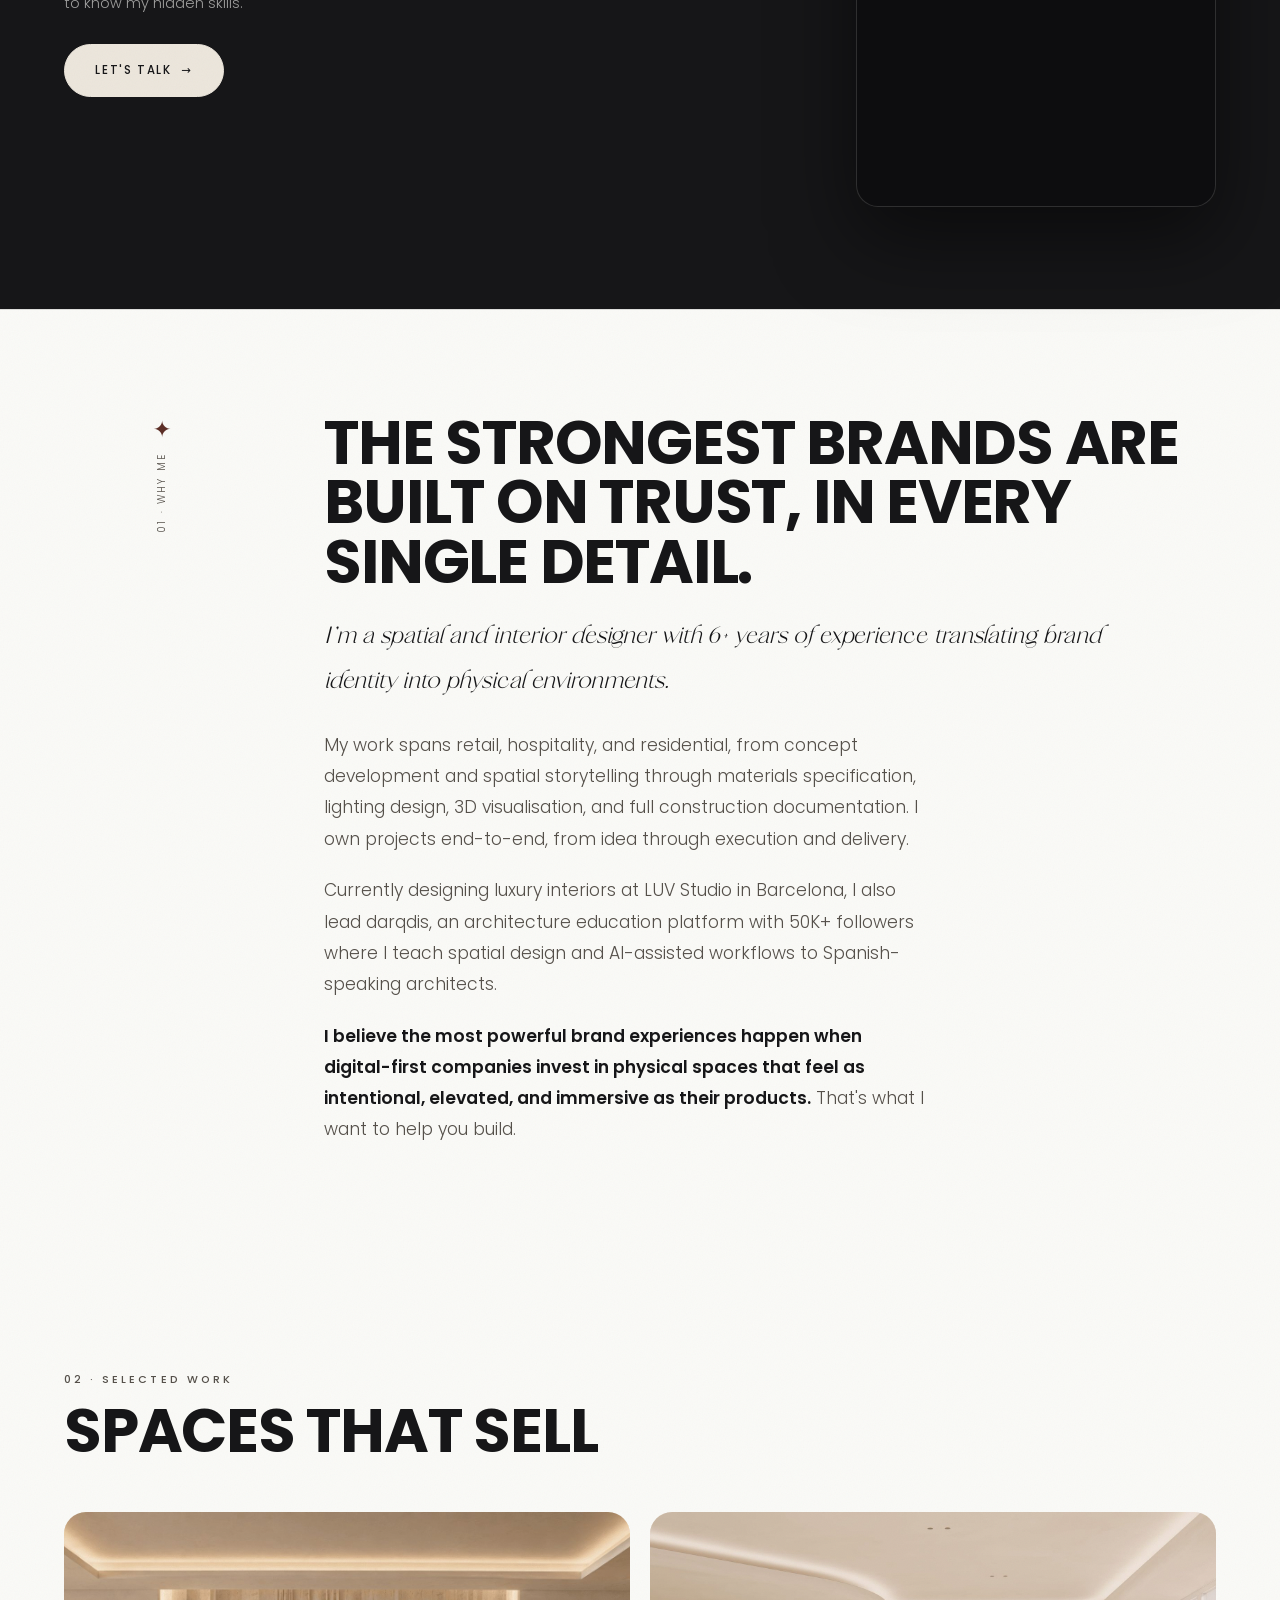
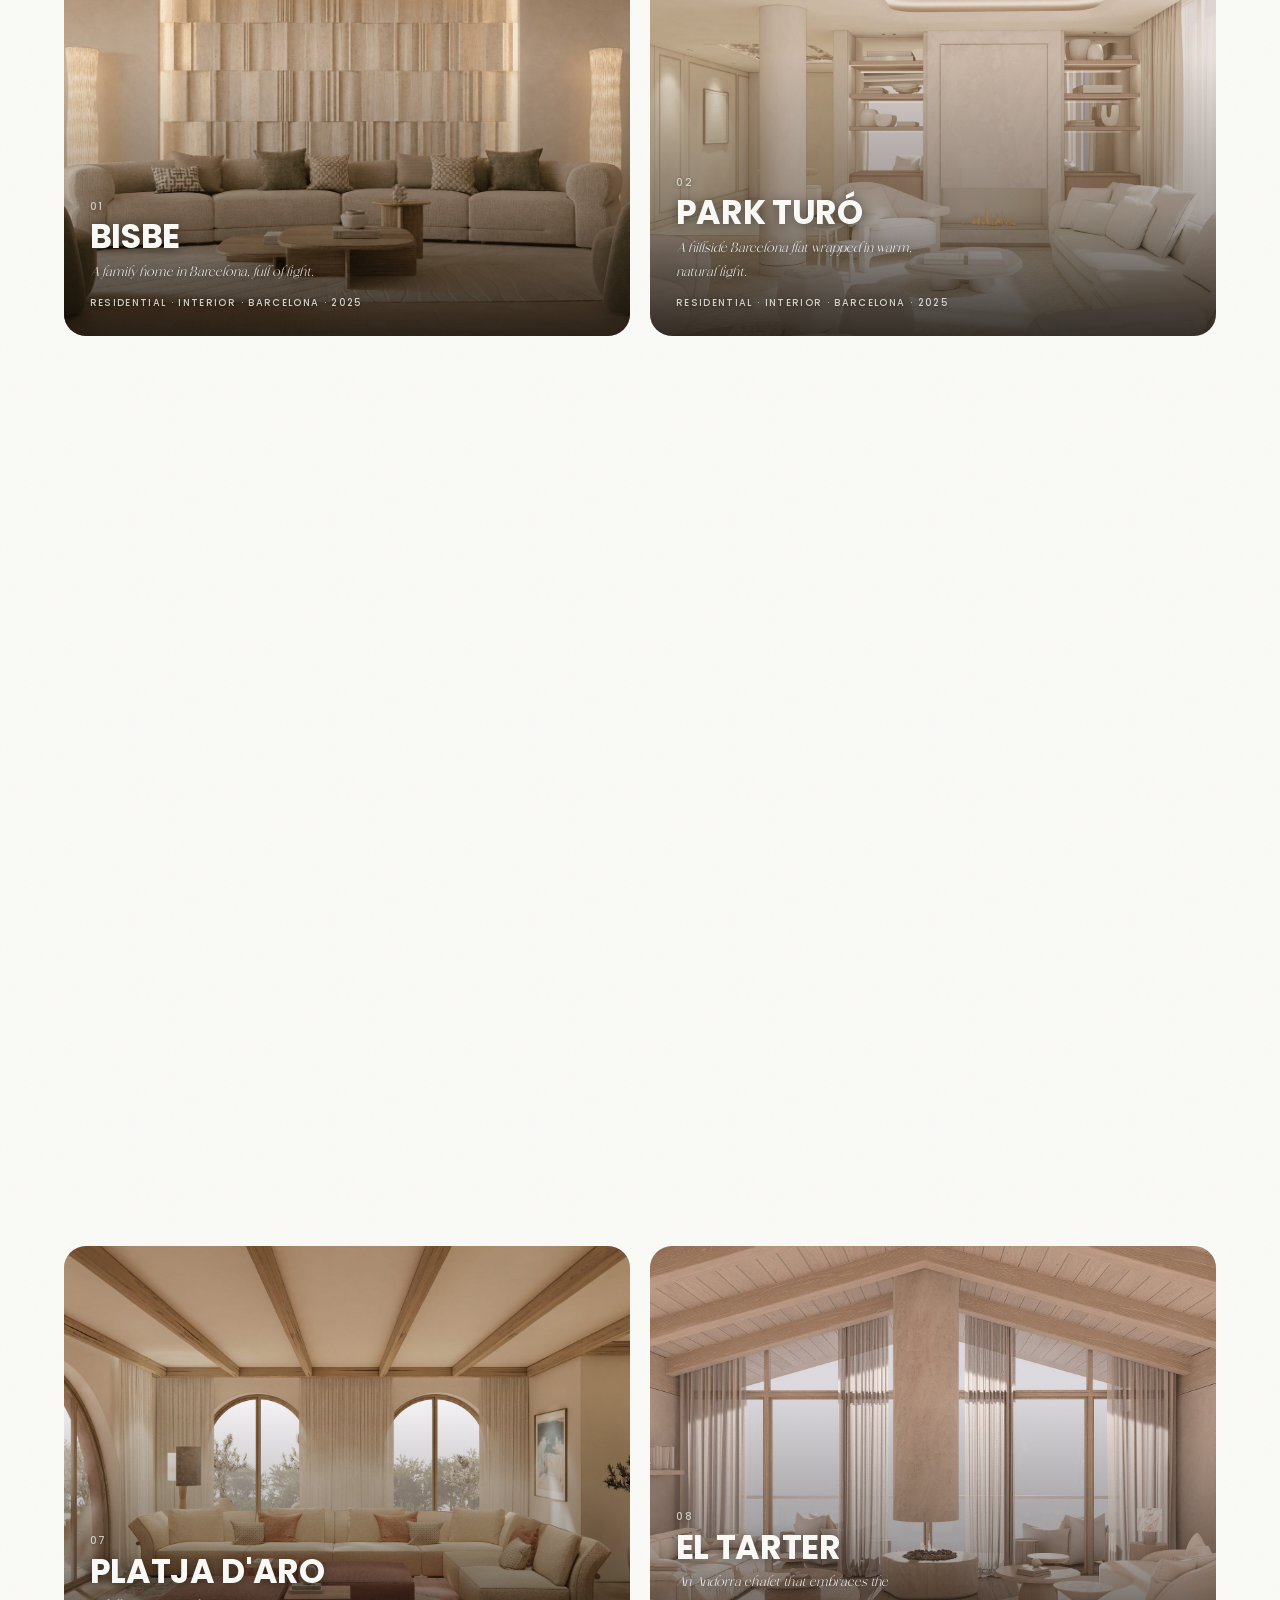
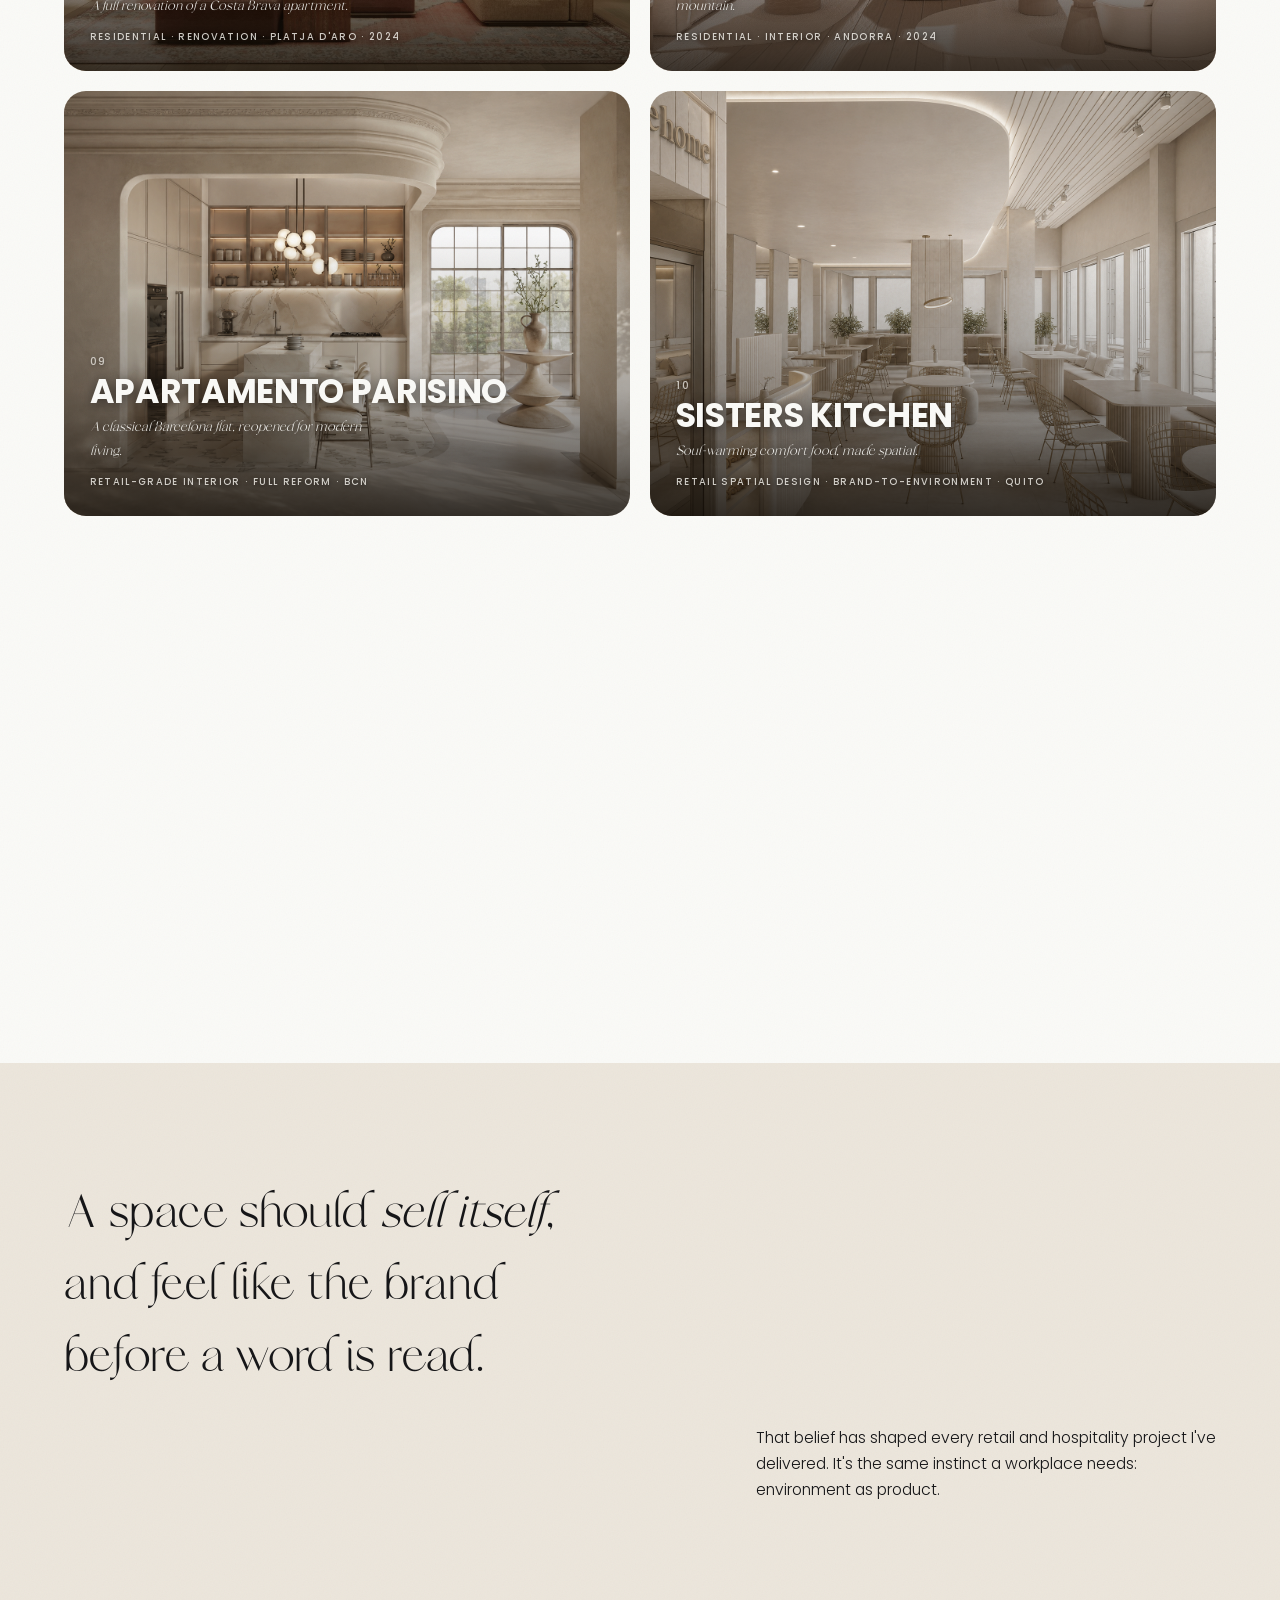
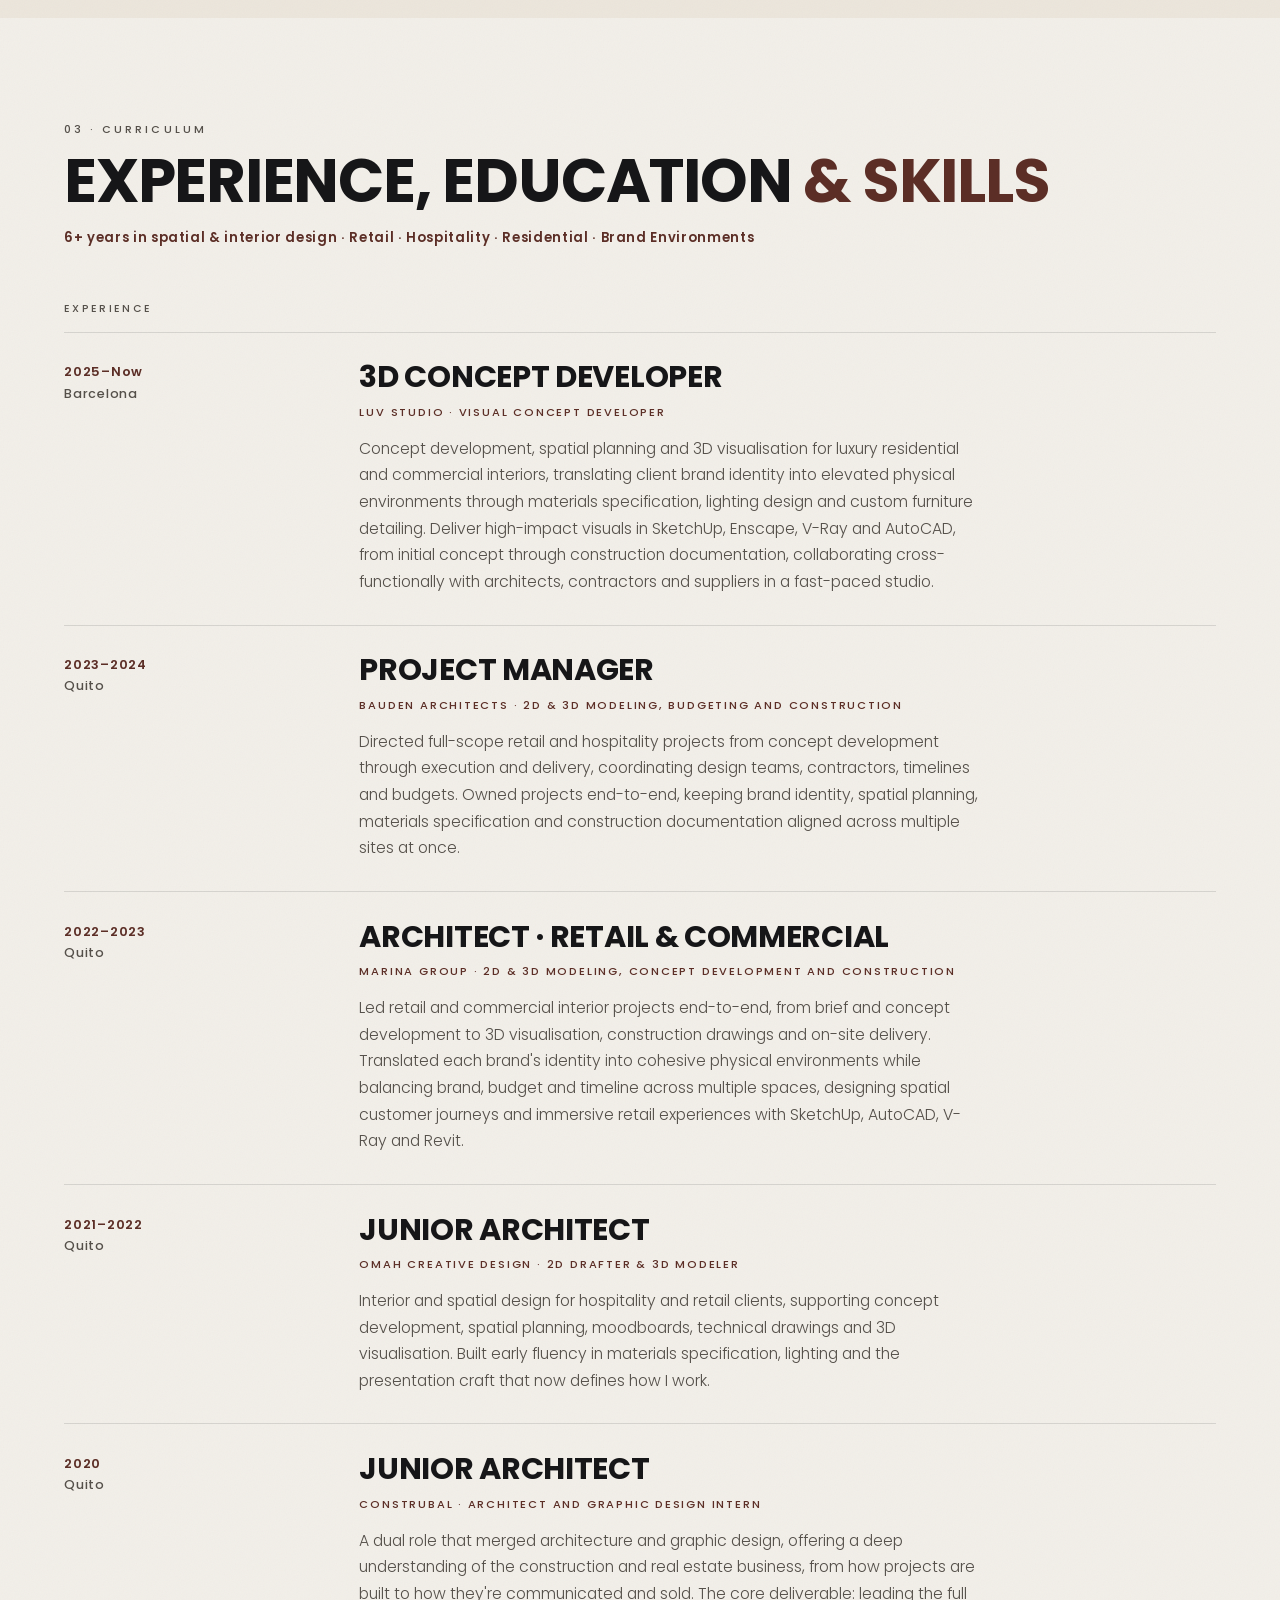
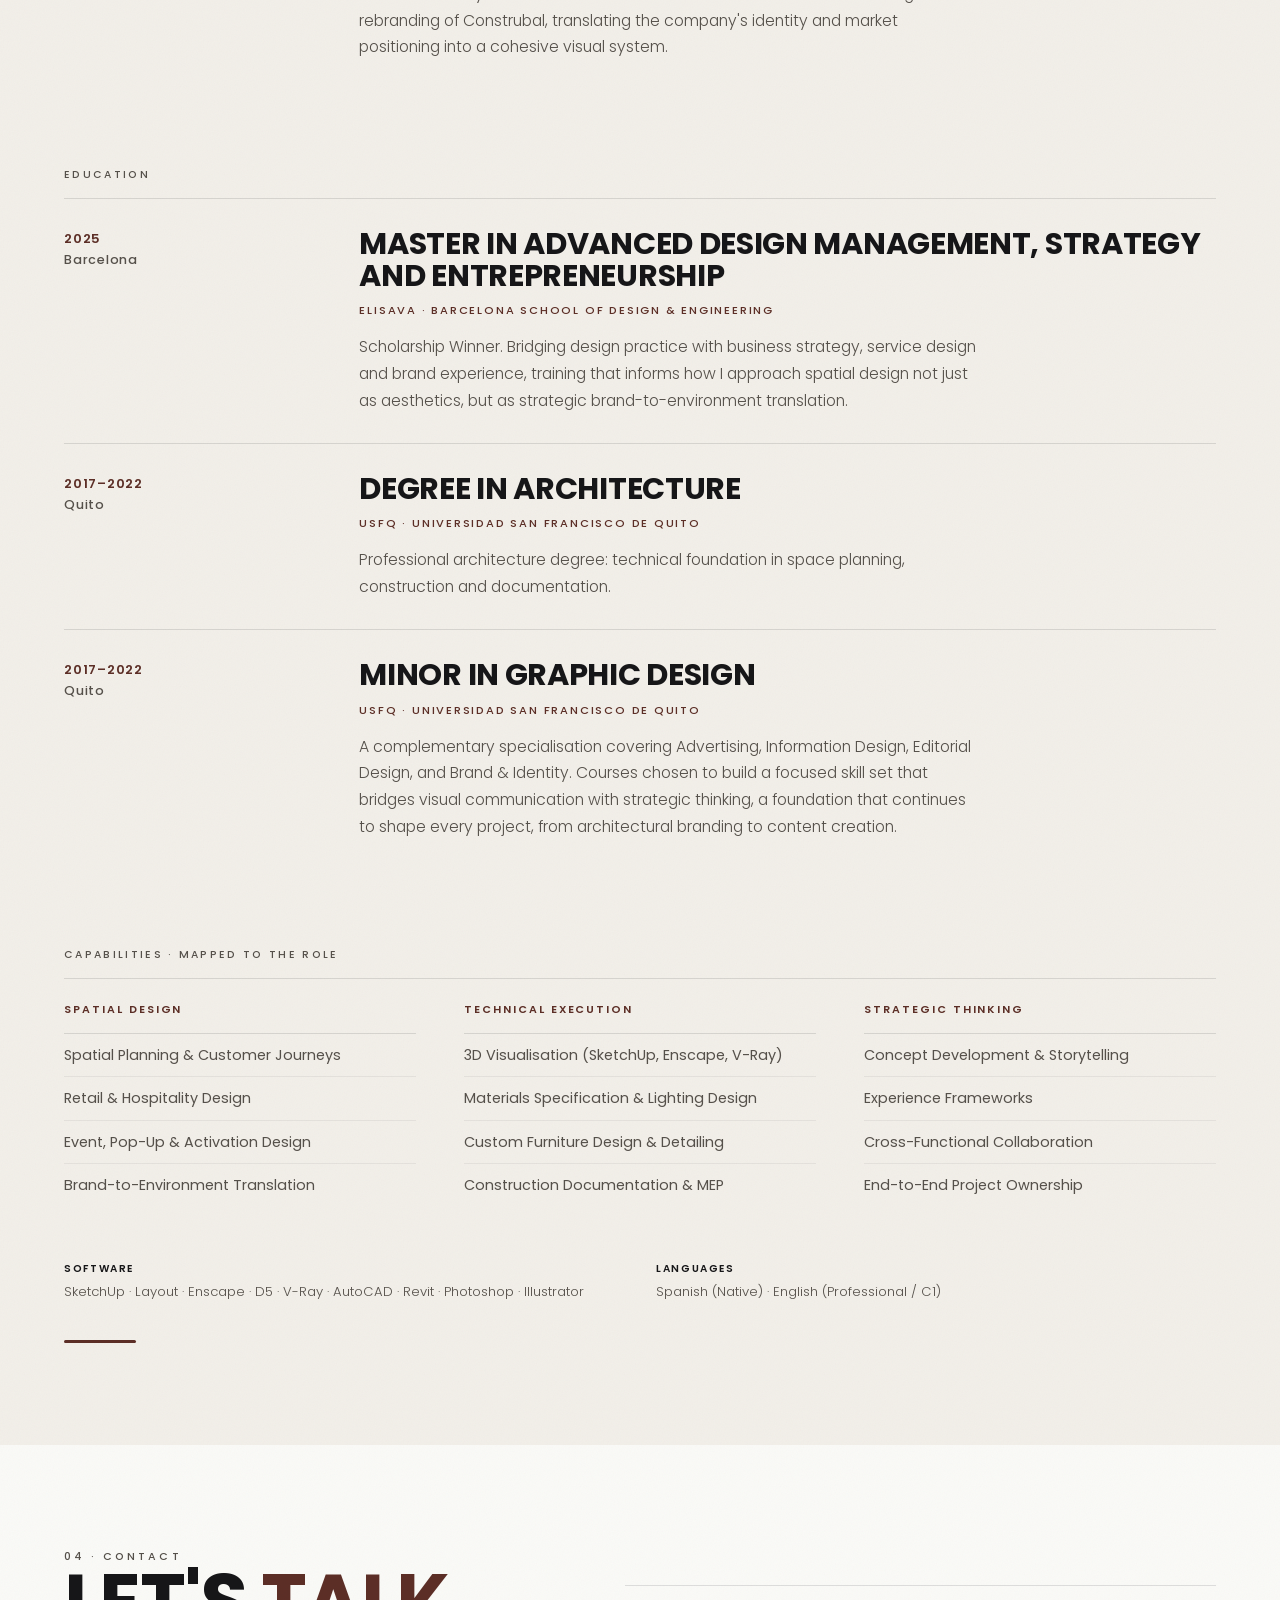
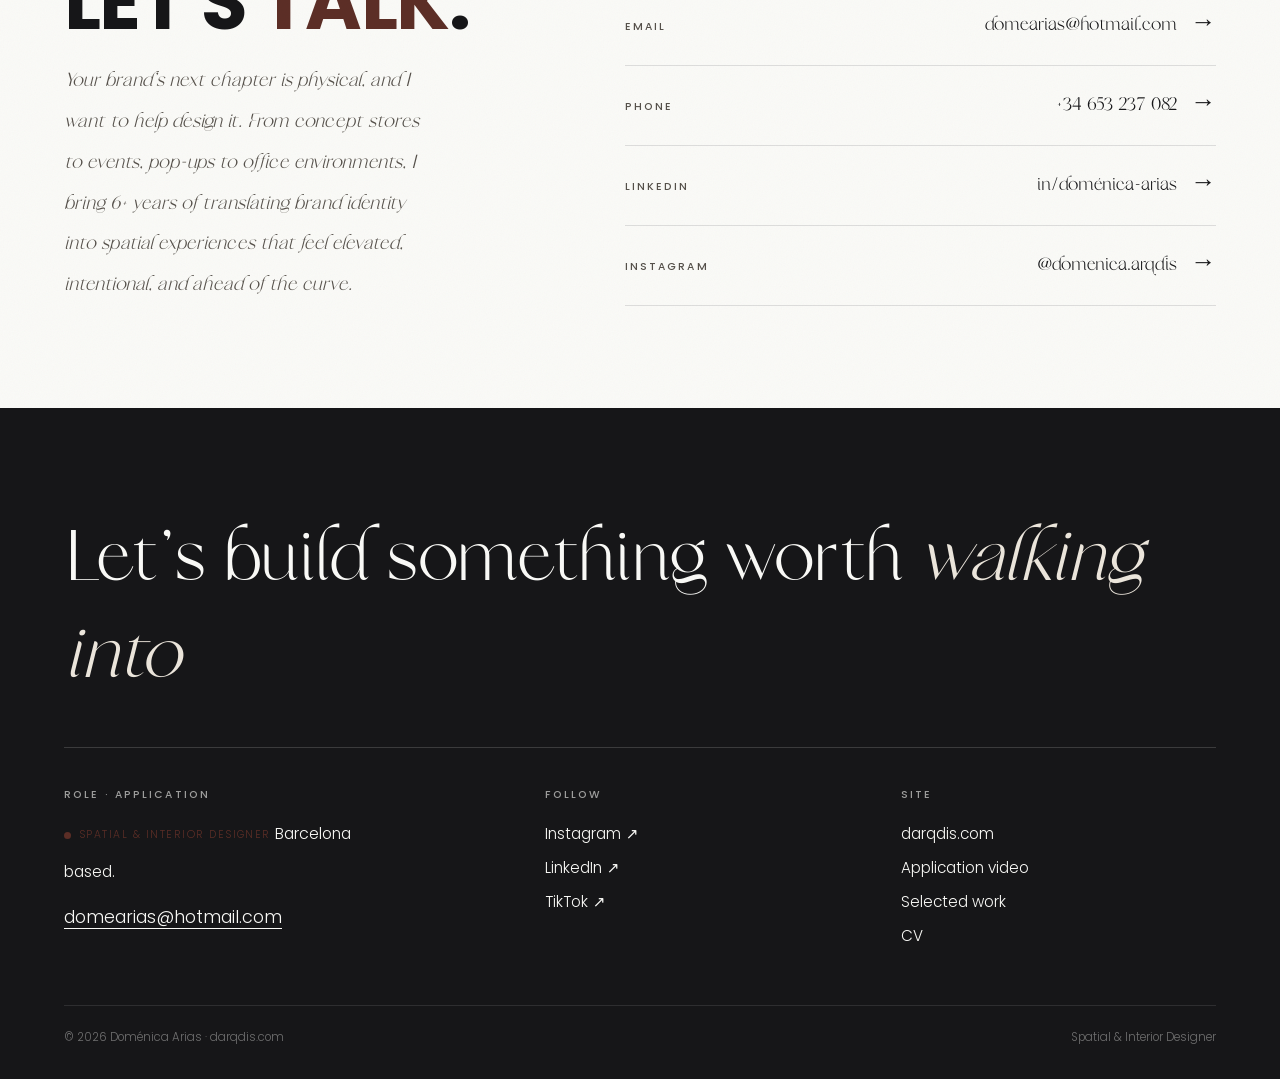
==== commit 06f25c00: "application: texto del hero a la izquierda y cara sin degradado (móvil) - El texto de apoyo vuelve a" ====
--- a/application/index.html
+++ b/application/index.html
@@ -409,16 +409,16 @@
   .heroGrid::before, .heroGrid::after {
     content: ''; position: absolute; left: 0; right: 0; z-index: 1; pointer-events: none;
   }
-  .heroGrid::before { top: 0; height: 46%; background: linear-gradient(to bottom, var(--lilac) 34%, rgba(202,204,251,0)); }
-  .heroGrid::after  { bottom: 0; height: 26%; background: linear-gradient(to top, var(--lilac) 16%, rgba(202,204,251,0)); }
+  .heroGrid::before { top: 0; height: 30%; background: linear-gradient(to bottom, var(--lilac) 40%, rgba(236,230,220,0)); }
+  .heroGrid::after  { bottom: 0; height: 26%; background: linear-gradient(to top, var(--lilac) 16%, rgba(236,230,220,0)); }
   .heroGrid__panel {
     position: relative; z-index: 2; background: transparent;
     min-height: 74vh; justify-content: flex-start;
     padding-top: clamp(1.4rem, 5vw, 2.6rem); padding-bottom: clamp(1.6rem, 6vw, 2.6rem);
   }
   .heroGrid__cta { margin-top: auto; }
-  /* Texto de apoyo a la derecha, en columna angosta, para no tapar el rostro */
-  .heroGrid__body { max-width: 16ch; margin-left: auto; text-align: right; }
+  /* Texto de apoyo a la izquierda, en columna angosta, para no tapar el rostro */
+  .heroGrid__body { max-width: 17ch; text-align: left; }
   .video__grid { grid-template-columns: 1fr; gap: 2.5rem; }
   .video__frame { margin: 0 auto; }
   .pitch__grid { grid-template-columns: 1fr; gap: 1.5rem; }
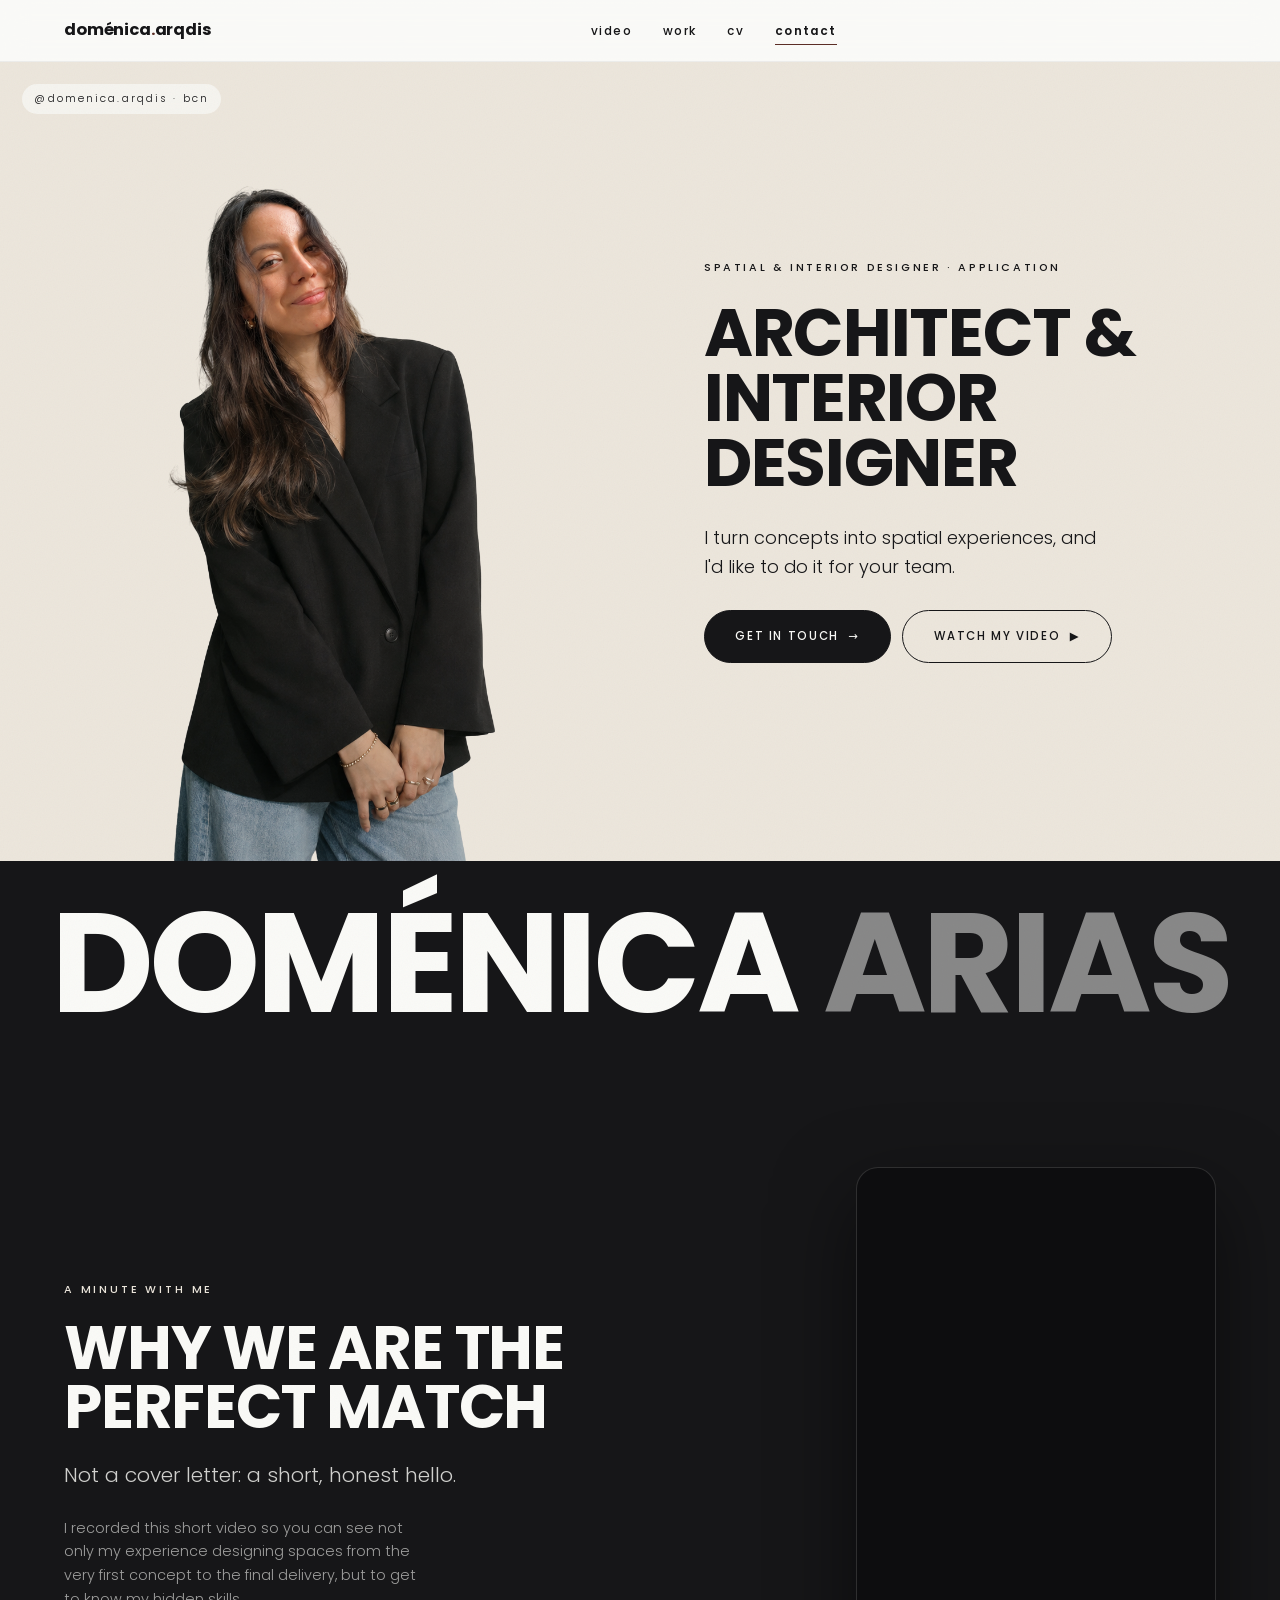
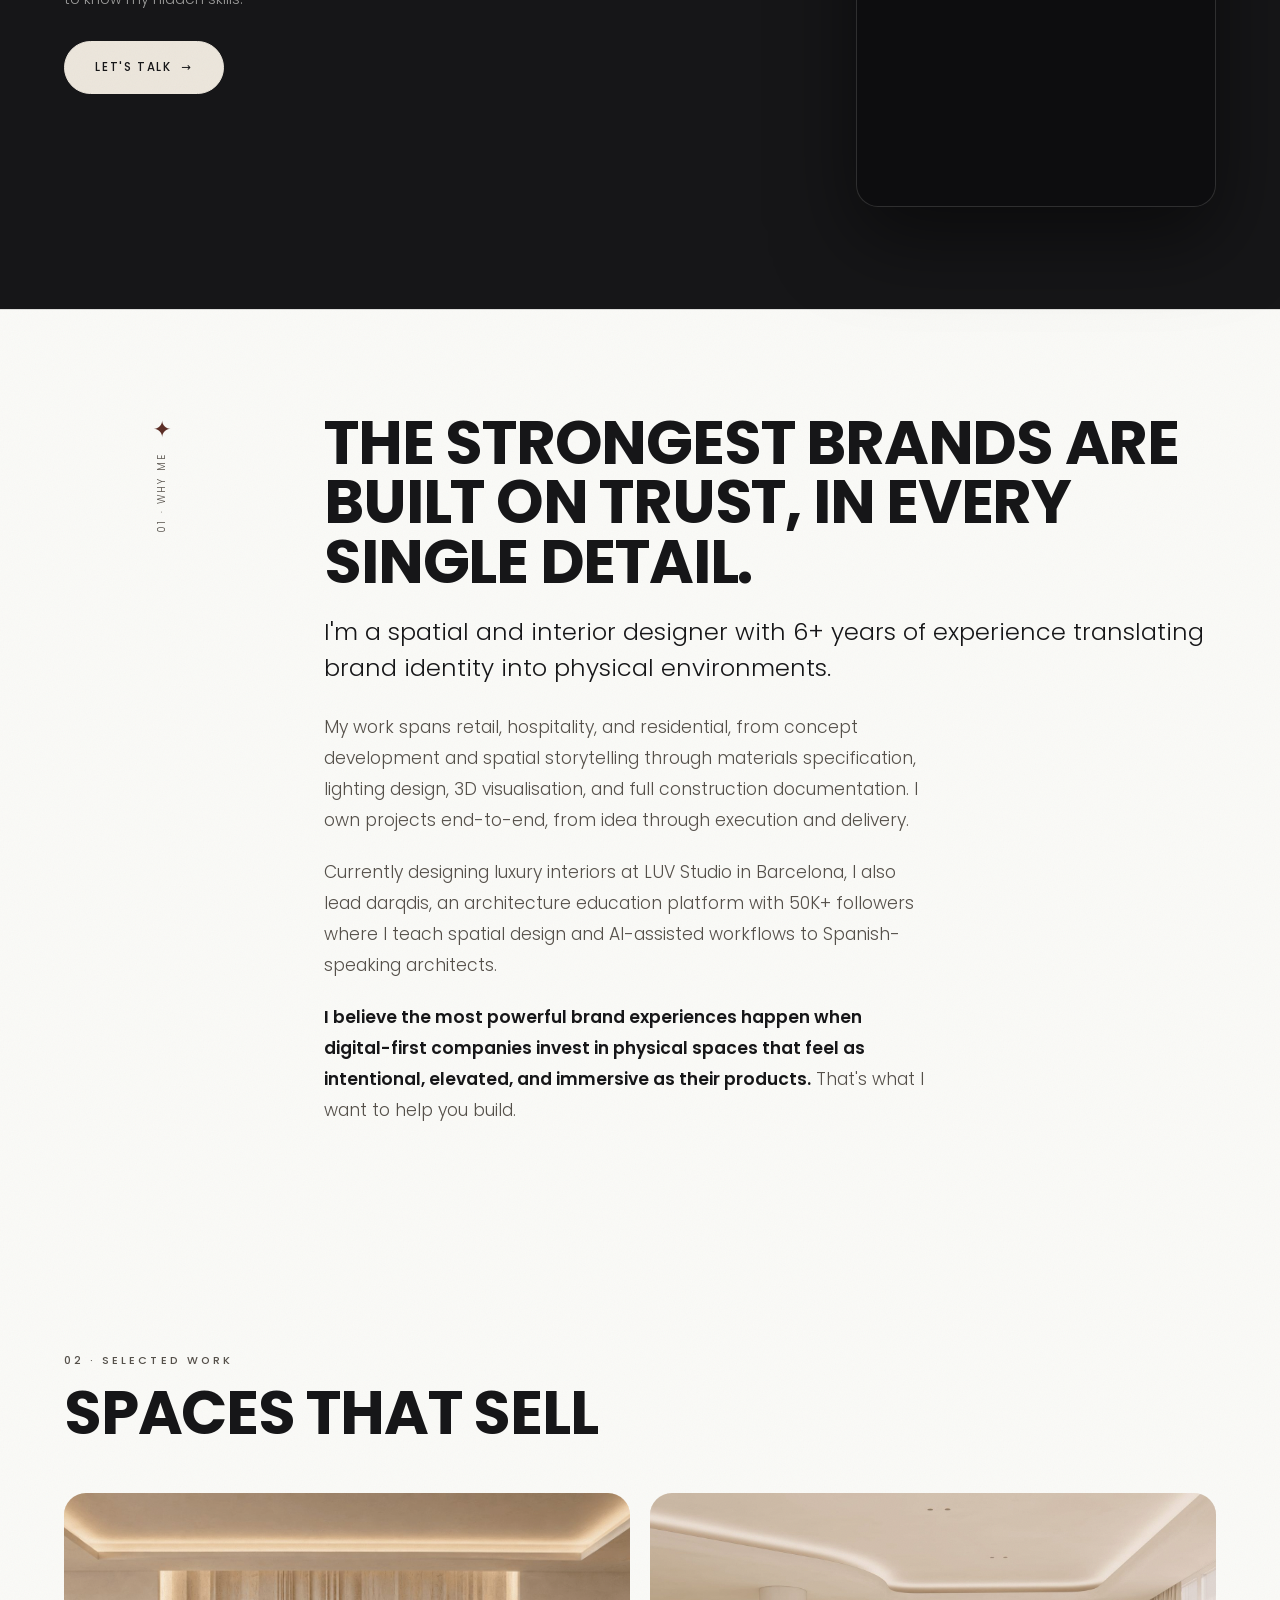
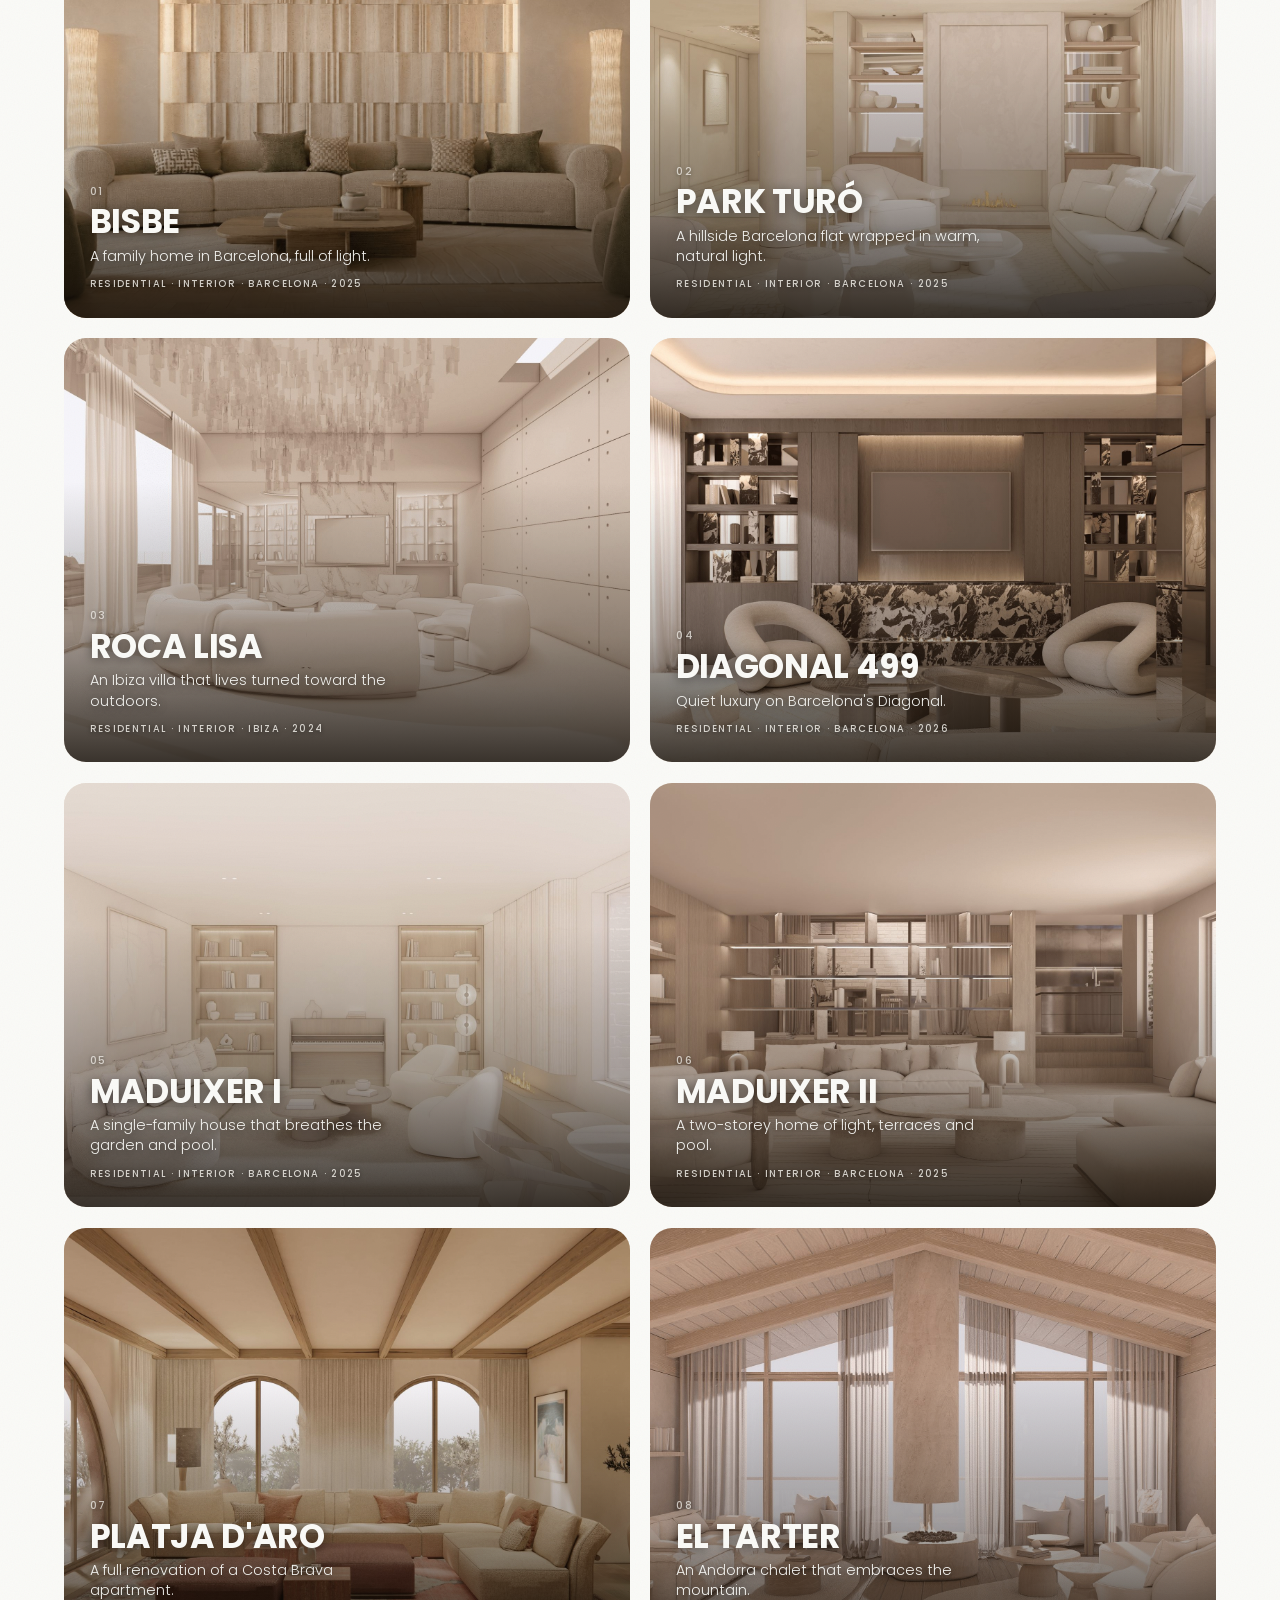
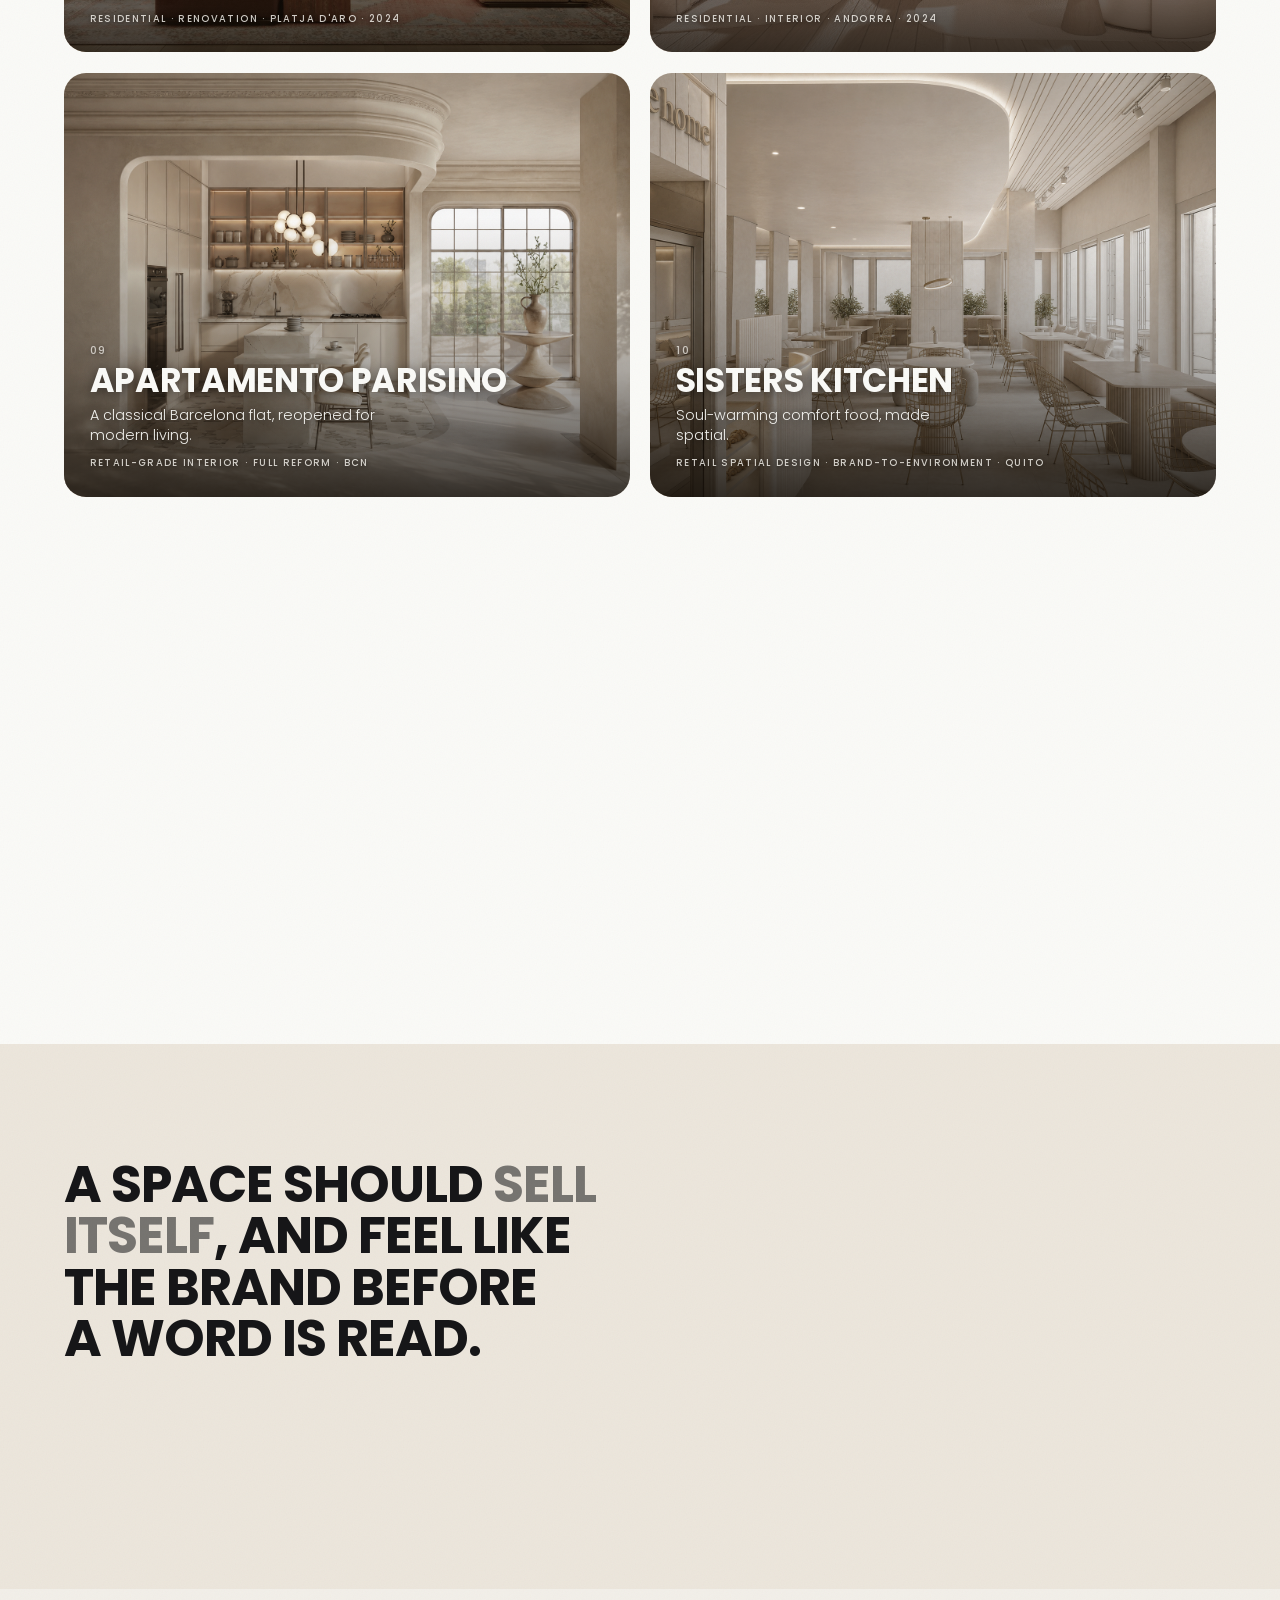
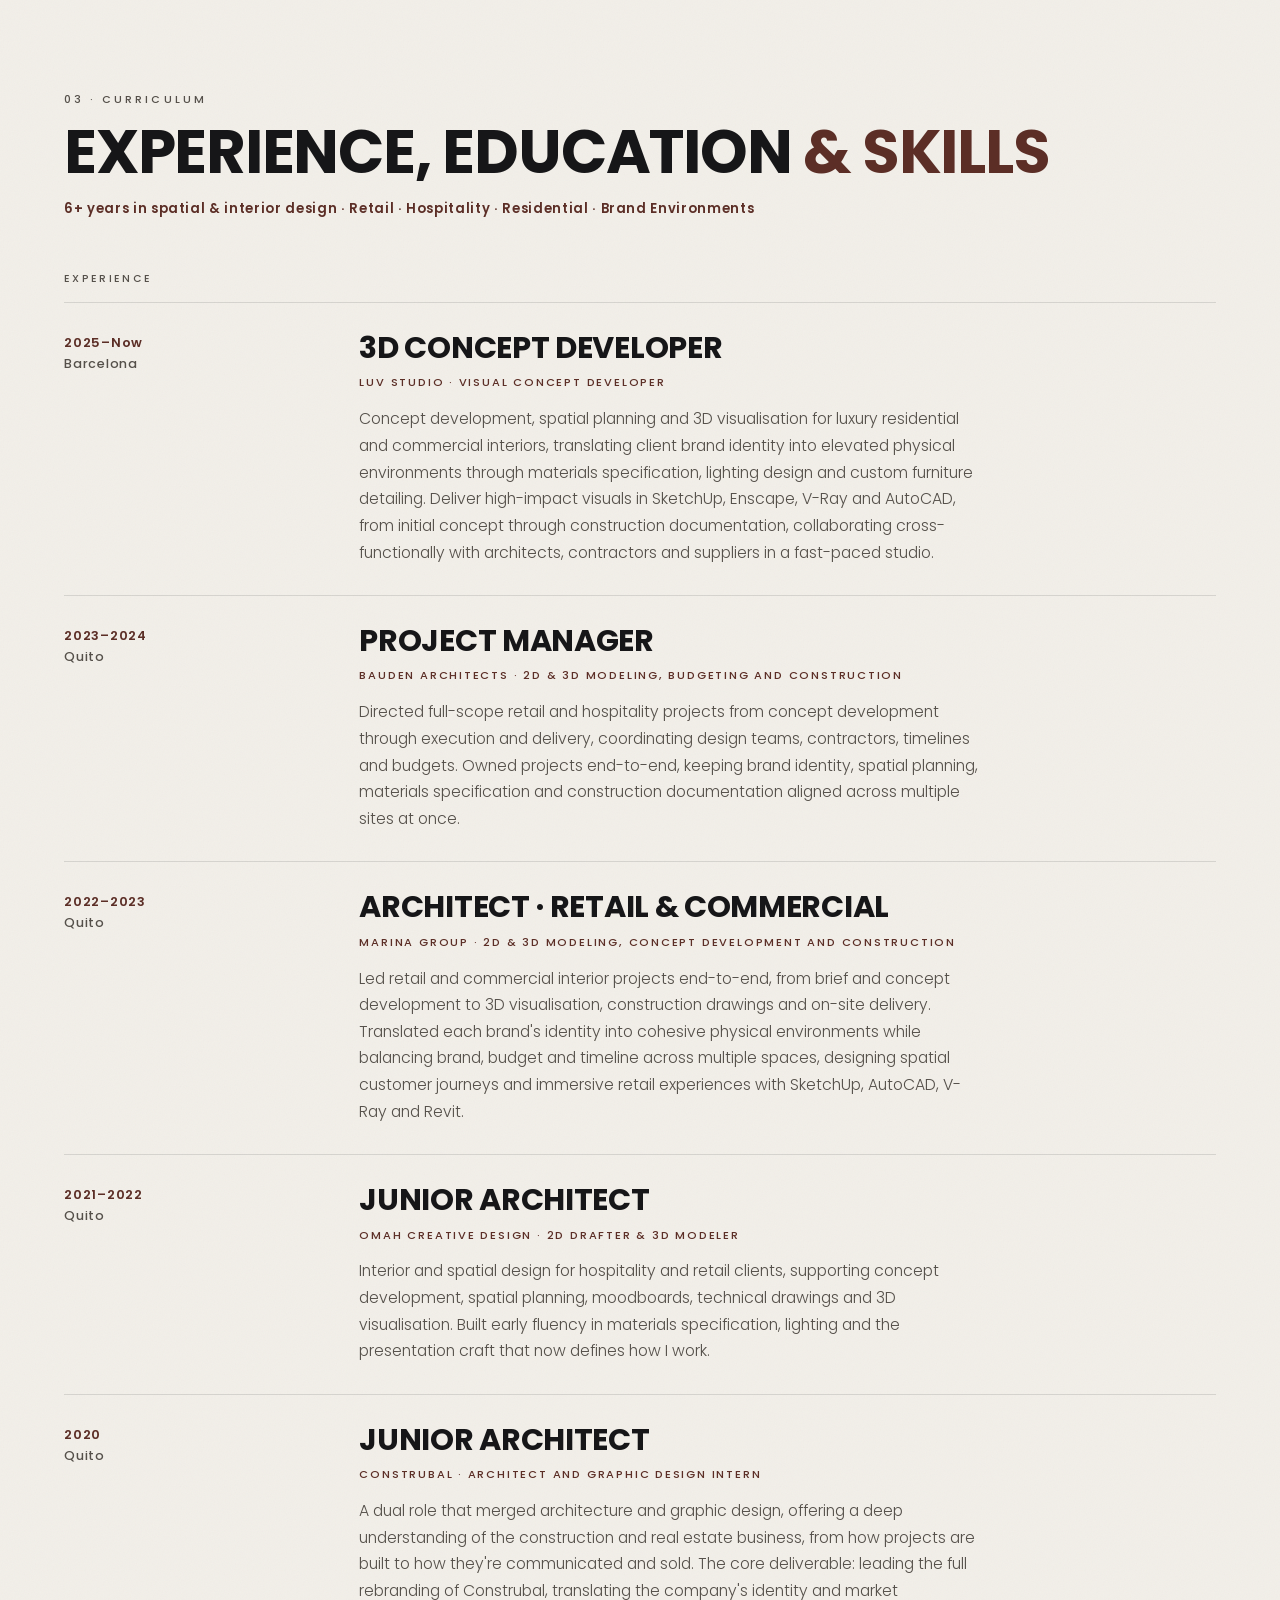
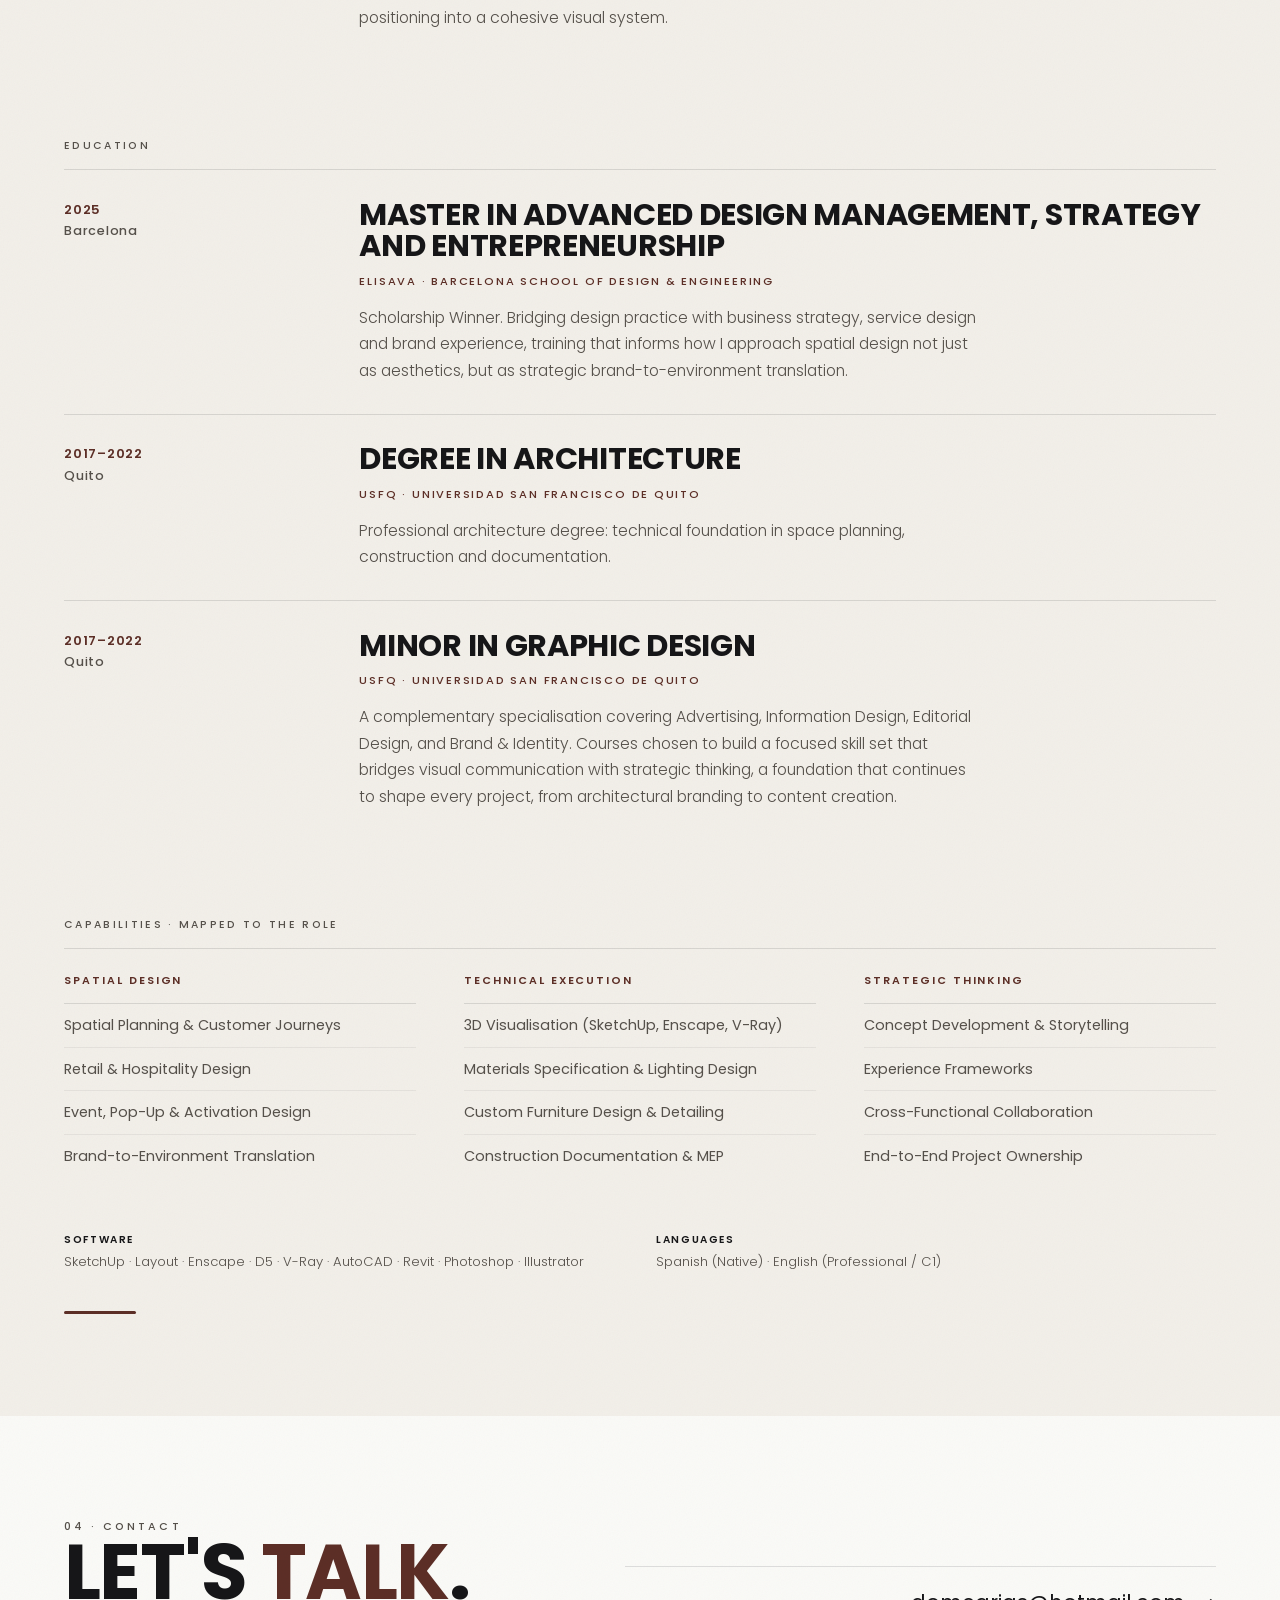
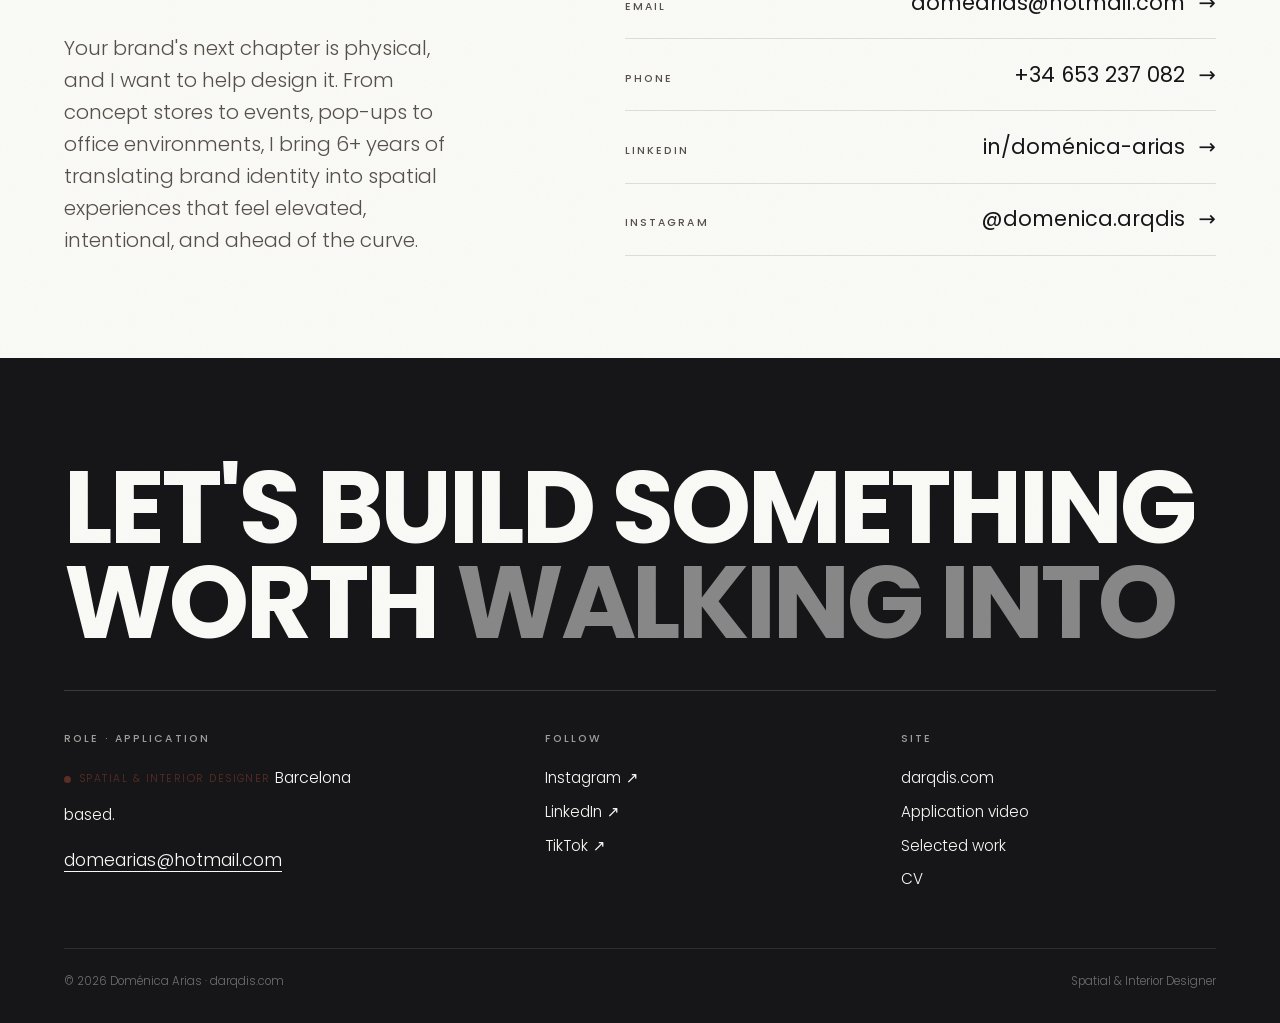
==== commit a2434ebd: "web: retira la Frunchy Sage de todas las páginas Una sola familia tipográfica (Poppins). --serif apu" ====
--- a/application/index.html
+++ b/application/index.html
@@ -36,11 +36,7 @@
    ============================================================ */
 
 @import url('https://fonts.googleapis.com/css2?family=Poppins:ital,wght@0,300;0,400;0,500;0,600;0,700;0,800;0,900;1,400;1,500&display=swap');
-@font-face {
-  font-family: 'Frunchy Sage';
-  src: url('/fonts/frunchysage.ttf') format('truetype');
-  font-weight: 400; font-style: normal; font-display: swap;
-}
+
 
 :root {
   /* darqdis neutral base — blanco hueso */
@@ -65,7 +61,7 @@
   --line:    rgba(22, 22, 24, 0.12);
   --line-2:  rgba(22, 22, 24, 0.06);
 
-  --serif:   'Frunchy Sage', Georgia, 'Times New Roman', serif;   /* display de marca */
+  --serif:   'Poppins', system-ui, -apple-system, sans-serif;   /* display de marca */
   --display: 'Poppins', system-ui, -apple-system, sans-serif;     /* títulos/labels */
   --sans:    'Poppins', system-ui, -apple-system, sans-serif;     /* texto */
 
@@ -100,7 +96,7 @@
    TYPE PRIMITIVES
    ============================================================ */
 .serif { font-family: var(--serif); font-weight: 500; line-height: 1.02; }
-.serif-it { font-family: var(--serif); font-style: italic; font-weight: 400; }
+.serif-it { font-family: var(--serif); font-style: normal; font-weight: 400; }
 .display { font-family: var(--display); font-weight: 700; letter-spacing: -0.02em; line-height: 0.95; }
 
 .kicker {
@@ -214,7 +210,7 @@
   letter-spacing: -0.02em; text-transform: uppercase; color: var(--ink);
 }
 .heroGrid__lead {
-  font-family: var(--serif); font-style: italic; font-weight: 400;
+  font-family: var(--serif); font-style: normal; font-weight: 400;
   font-size: clamp(1.55rem, 2.6vw, 2.15rem); line-height: 1.32; color: var(--ink);
   max-width: 24ch;
 }
@@ -244,7 +240,7 @@
 .video__grid { display: grid; grid-template-columns: 1fr 0.75fr; gap: clamp(2rem, 5vw, 5rem); align-items: center; }
 .video__eyebrow { font-family: var(--display); font-weight: 500; font-size: 0.68rem; letter-spacing: 0.26em; text-transform: uppercase; color: var(--lilac); margin-bottom: 1.2rem; }
 .video__title { font-family: var(--display); font-weight: 700; font-size: clamp(2.2rem, 5vw, 3.8rem); line-height: 0.98; letter-spacing: -0.02em; text-transform: uppercase; }
-.video__lead { font-family: var(--serif); font-style: italic; font-size: clamp(1.4rem, 2.2vw, 1.75rem); color: rgba(250,250,247,0.82); margin: 1.4rem 0 1.6rem; max-width: 34ch; line-height: 1.4; }
+.video__lead { font-family: var(--serif); font-style: normal; font-size: clamp(1.4rem, 2.2vw, 1.75rem); color: rgba(250,250,247,0.82); margin: 1.4rem 0 1.6rem; max-width: 34ch; line-height: 1.4; }
 .video__note { font-size: 0.9rem; color: rgba(250,250,247,0.6); max-width: 40ch; margin-bottom: 1.8rem; }
 .video__frame {
   position: relative; width: 100%; max-width: 360px; aspect-ratio: 9 / 16;
@@ -270,7 +266,7 @@
 .pitch__marker { font-size: 1.4rem; color: var(--purple-deep); line-height: 1; }
 .pitch__label { font-family: var(--display); font-size: 0.62rem; letter-spacing: 0.22em; text-transform: uppercase; color: var(--ink-soft); writing-mode: vertical-rl; transform: rotate(180deg); }
 .pitch__headline { font-family: var(--display); font-weight: 700; font-size: clamp(2.2rem, 5vw, 3.8rem); line-height: 0.98; letter-spacing: -0.02em; text-transform: uppercase; color: var(--ink); margin-bottom: 1.4rem; }
-.pitch__body .lead { font-family: var(--serif); font-style: italic; font-size: clamp(1.5rem, 3vw, 2.1rem); color: var(--ink); line-height: 1.35; margin-bottom: 1.6rem; }
+.pitch__body .lead { font-family: var(--serif); font-style: normal; font-size: clamp(1.5rem, 3vw, 2.1rem); color: var(--ink); line-height: 1.35; margin-bottom: 1.6rem; }
 .pitch__body p { font-size: 1.08rem; max-width: 60ch; margin-bottom: 1.3rem; line-height: 1.8; color: var(--ink-soft); }
 .pitch__body p b { color: var(--ink); font-weight: 600; }
 
@@ -307,7 +303,7 @@
 }
 .wcell__num { font-family: var(--display); font-weight: 500; font-size: 0.68rem; letter-spacing: 0.16em; color: rgba(247,244,238,0.72); text-shadow: 0 1px 4px rgba(0,0,0,0.4); }
 .wcell__name { font-family: var(--display); font-weight: 700; font-size: clamp(1.5rem, 2.6vw, 2.3rem); line-height: 1.02; letter-spacing: -0.01em; text-transform: uppercase; color: var(--cream); text-shadow: 0 2px 12px rgba(0,0,0,0.5); }
-.wcell__lead { font-family: var(--serif); font-style: italic; font-size: clamp(1.15rem, 1.5vw, 1.4rem); line-height: 1.25; color: rgba(250,250,247,0.95); text-shadow: 0 1px 10px rgba(0,0,0,0.6); max-width: 34ch; margin-top: 0.1rem; }
+.wcell__lead { font-family: var(--serif); font-style: normal; font-size: clamp(1.15rem, 1.5vw, 1.4rem); line-height: 1.25; color: rgba(250,250,247,0.95); text-shadow: 0 1px 10px rgba(0,0,0,0.6); max-width: 34ch; margin-top: 0.1rem; }
 .wcell__meta { font-family: var(--sans); font-size: 0.6rem; font-weight: 500; letter-spacing: 0.14em; text-transform: uppercase; color: rgba(247,244,238,0.82); text-shadow: 0 1px 4px rgba(0,0,0,0.45); margin-top: 0.35rem; }
 @media (max-width: 760px) {
   .work__list { grid-template-columns: 1fr; }
@@ -321,7 +317,7 @@
 .manifesto { background: var(--lilac); color: var(--ink); padding: clamp(4rem, 9vw, 8rem) var(--inset); }
 .manifesto__inner { display: grid; grid-template-columns: 1fr; gap: 2rem; }
 .manifesto__quote { font-family: var(--serif); font-weight: 400; font-size: clamp(2rem, 5.2vw, 4.2rem); line-height: 1.08; max-width: 20ch; text-wrap: balance; }
-.manifesto__quote em { font-style: italic; }
+.manifesto__quote em { font-style: normal; }
 .manifesto__sub { font-family: var(--sans); font-weight: 300; font-size: 0.98rem; max-width: 46ch; color: var(--ink); opacity: 0.8; justify-self: end; }
 
 /* ============================================================
@@ -358,7 +354,7 @@
 .contact__grid { display: grid; grid-template-columns: 0.9fr 1.1fr; gap: clamp(2.5rem, 6vw, 6rem); align-items: end; }
 .contact__title { font-family: var(--display); font-weight: 700; font-size: clamp(2.6rem, 6vw, 4.8rem); line-height: 0.95; letter-spacing: -0.02em; text-transform: uppercase; }
 .contact__title em { font-style: normal; color: var(--blue); }
-.contact__lead { font-family: var(--serif); font-style: italic; font-size: clamp(1.35rem, 2.4vw, 1.7rem); color: var(--ink-soft); margin-top: 1.4rem; max-width: 34ch; line-height: 1.5; }
+.contact__lead { font-family: var(--serif); font-style: normal; font-size: clamp(1.35rem, 2.4vw, 1.7rem); color: var(--ink-soft); margin-top: 1.4rem; max-width: 34ch; line-height: 1.5; }
 .contact__list { display: flex; flex-direction: column; }
 .contact__row { display: flex; align-items: baseline; justify-content: space-between; gap: 1.5rem; padding: 1.15rem 0; border-top: 1px solid var(--line); text-decoration: none; color: var(--ink); transition: color 0.35s var(--ease), padding-left 0.35s var(--ease); }
 .contact__row:last-child { border-bottom: 1px solid var(--line); }
@@ -373,13 +369,13 @@
    ============================================================ */
 .footer { background: var(--ink); color: var(--cream); padding: var(--bandY) var(--inset) 2rem; }
 .footer__cta { font-family: var(--serif); font-weight: 500; font-size: clamp(2.6rem, 8vw, 6.5rem); line-height: 0.95; margin-bottom: 2.6rem; }
-.footer__cta em { font-style: italic; font-weight: 400; color: var(--lilac); }
+.footer__cta em { font-style: normal; font-weight: 400; color: var(--lilac); }
 .footer__grid { display: grid; grid-template-columns: 1.4fr 1fr 1fr; gap: 2.5rem; padding-top: 2.4rem; border-top: 1px solid rgba(250,250,247,0.16); }
 .footer__col h4 { font-family: var(--display); font-weight: 500; font-size: 0.66rem; letter-spacing: 0.2em; text-transform: uppercase; color: rgba(250,250,247,0.6); margin-bottom: 1.1rem; }
 .footer__col a { display: block; color: var(--cream); text-decoration: none; font-size: 0.95rem; margin-bottom: 0.55rem; width: fit-content; transition: color 0.3s var(--ease); }
 .footer__col a:hover { color: var(--blue-mid); }
 .footer__avail { font-size: 0.98rem; line-height: 1.6; max-width: 32ch; }
-.footer__avail .en { display: block; font-family: var(--serif); font-style: italic; font-size: 0.9rem; color: rgba(250,250,247,0.55); margin-top: 0.4rem; }
+.footer__avail .en { display: block; font-family: var(--serif); font-style: normal; font-size: 0.9rem; color: rgba(250,250,247,0.55); margin-top: 0.4rem; }
 .footer__avail .pulse { display: inline-flex; align-items: center; gap: 0.5rem; margin-bottom: 0.9rem; font-family: var(--display); font-size: 0.66rem; letter-spacing: 0.14em; text-transform: uppercase; color: var(--lime); }
 .footer__avail .pulse i { width: 7px; height: 7px; border-radius: 50%; background: var(--lime); box-shadow: 0 0 0 0 rgba(191,255,55,0.6); animation: pulse 2.4s infinite; }
 @keyframes pulse { 0% { box-shadow: 0 0 0 0 rgba(191,255,55,0.5); } 70% { box-shadow: 0 0 0 8px rgba(191,255,55,0); } 100% { box-shadow: 0 0 0 0 rgba(191,255,55,0); } }
@@ -445,6 +441,20 @@
   .cv-meta { grid-template-columns: 1fr; }
   .manifesto__sub { justify-self: start; }
 }
+
+/* ---- Sin Frunchy (2026-11-22): frases de apoyo en Poppins, tamaños recalibrados ---- */
+.heroGrid__lead { font-weight: 400; font-size: clamp(1.25rem, 2vw, 1.6rem); line-height: 1.35; }
+.video__lead { font-weight: 300; font-size: clamp(1.05rem, 1.6vw, 1.3rem); line-height: 1.55; }
+.pitch__body .lead { font-weight: 300; font-size: clamp(1.15rem, 2vw, 1.5rem); line-height: 1.5; }
+.wcell__lead { font-weight: 300; font-size: clamp(0.9rem, 1.1vw, 1.05rem); line-height: 1.4; }
+.manifesto__quote { font-weight: 700; text-transform: uppercase; letter-spacing: -0.02em; font-size: clamp(1.8rem, 4vw, 3.2rem); line-height: 1; }
+.manifesto__quote em { opacity: 0.55; }
+.contact__lead { font-weight: 300; font-size: clamp(1.05rem, 1.6vw, 1.25rem); line-height: 1.6; }
+.contact__row .v { font-weight: 400; font-size: clamp(1rem, 1.8vw, 1.3rem); }
+.footer__cta { font-weight: 700; text-transform: uppercase; letter-spacing: -0.03em; line-height: 0.92; }
+.footer__cta em { font-weight: 700; color: inherit; opacity: 0.5; }
+.footer__avail .en { font-size: 0.85rem; font-weight: 300; }
+.serif, .serif-it { font-weight: 400; }
 </style>
 </head>
 <body>
